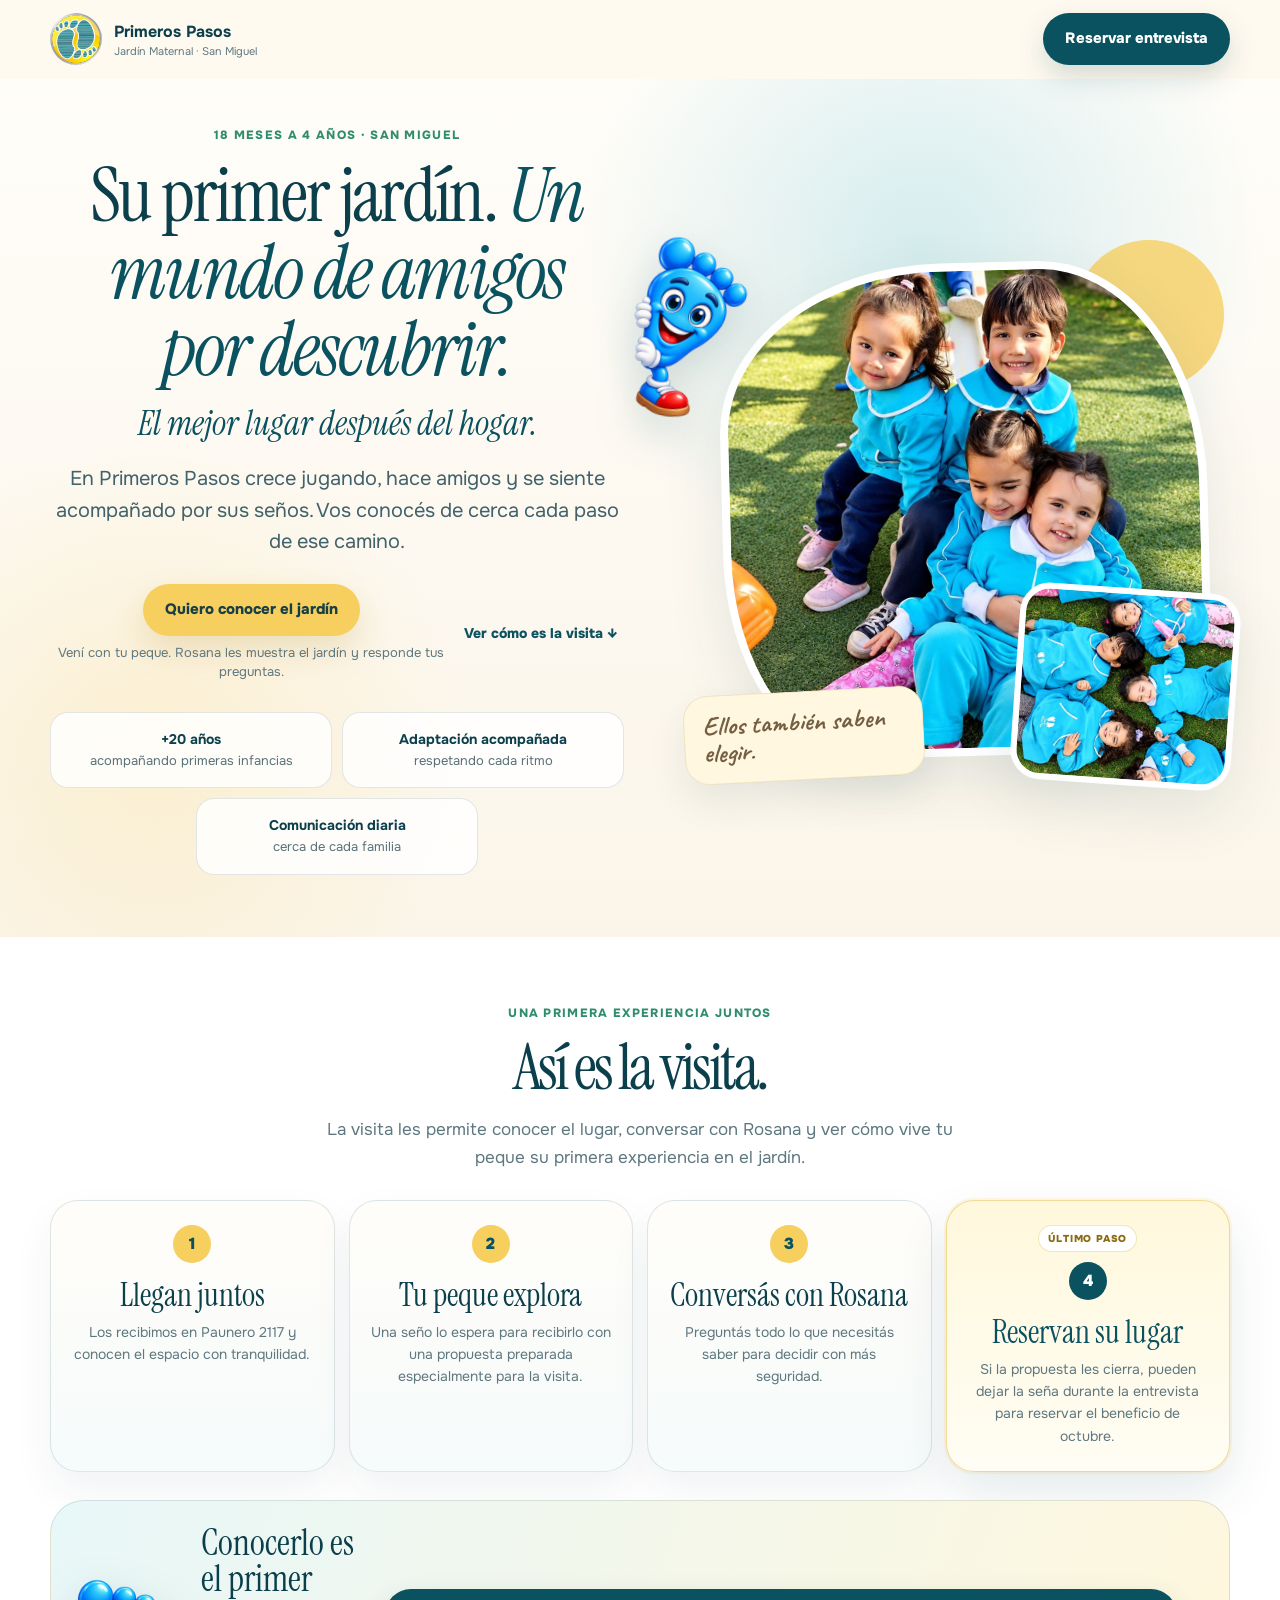
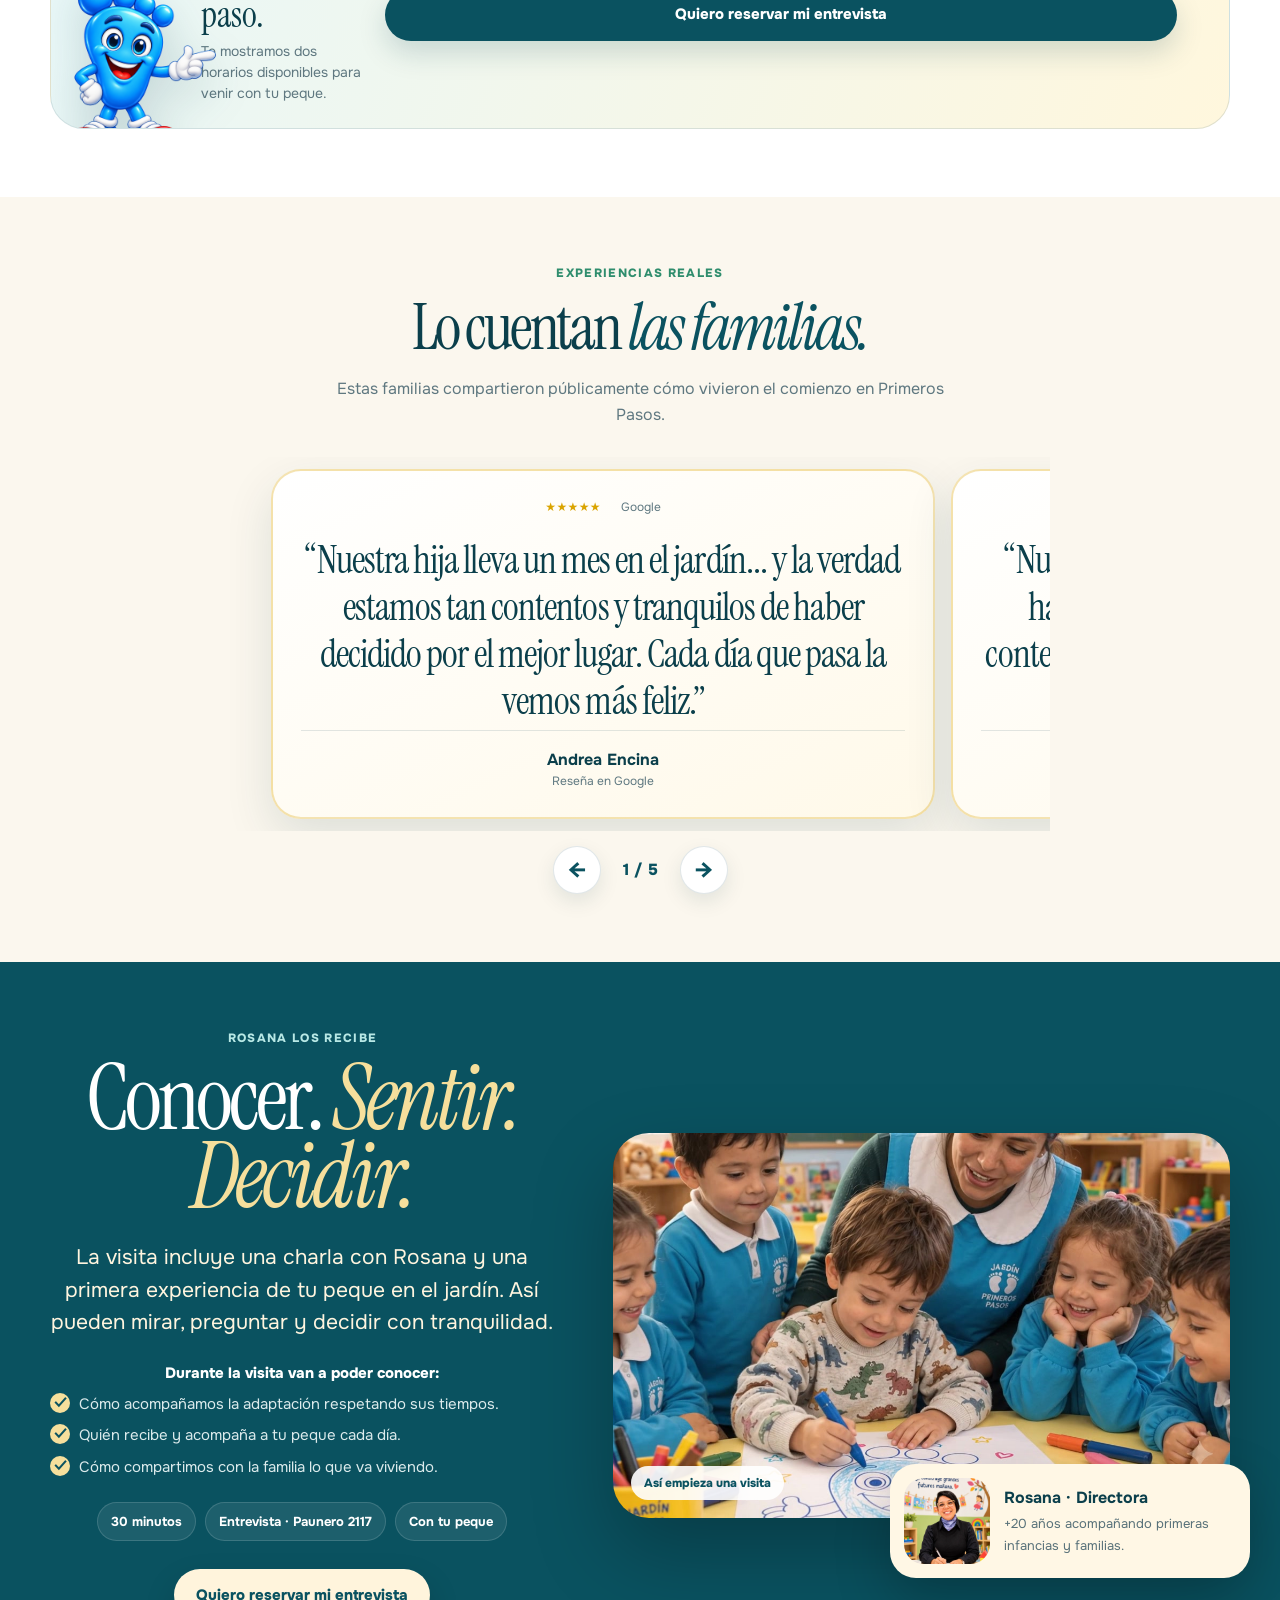
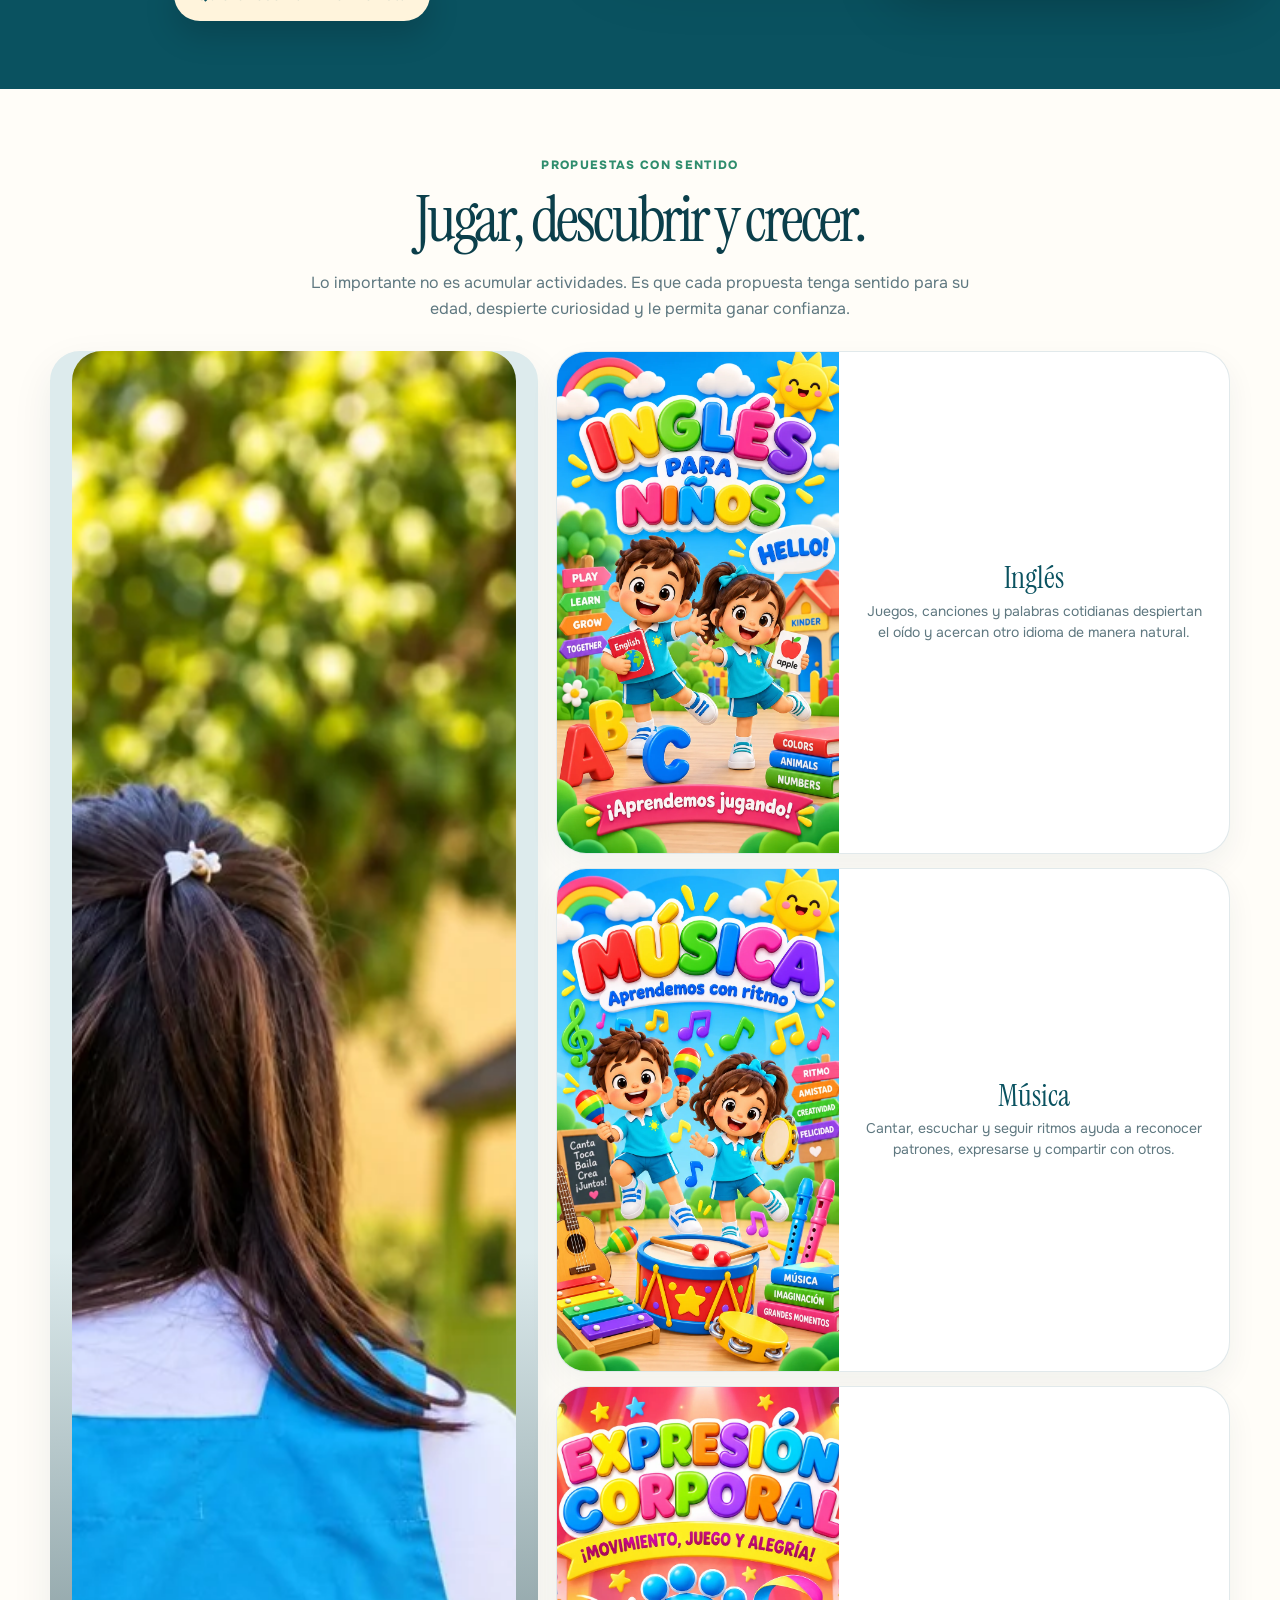
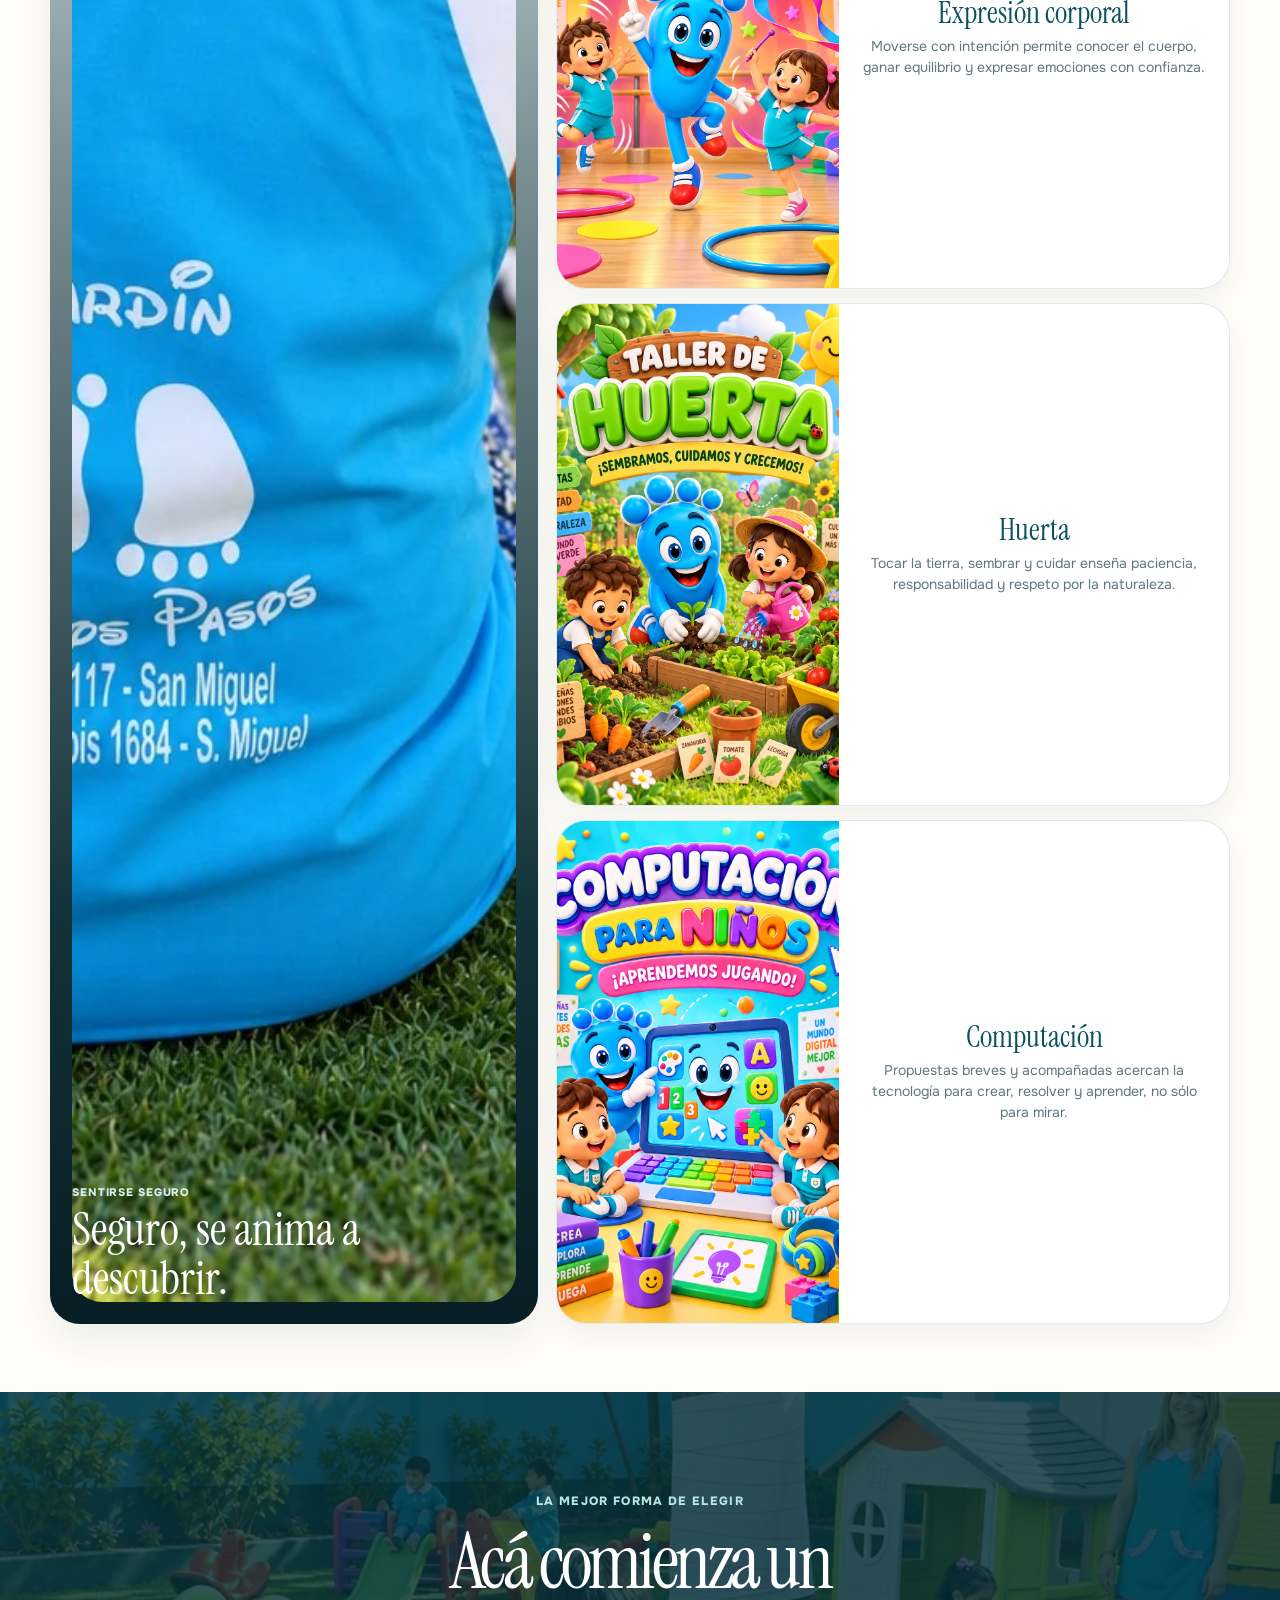
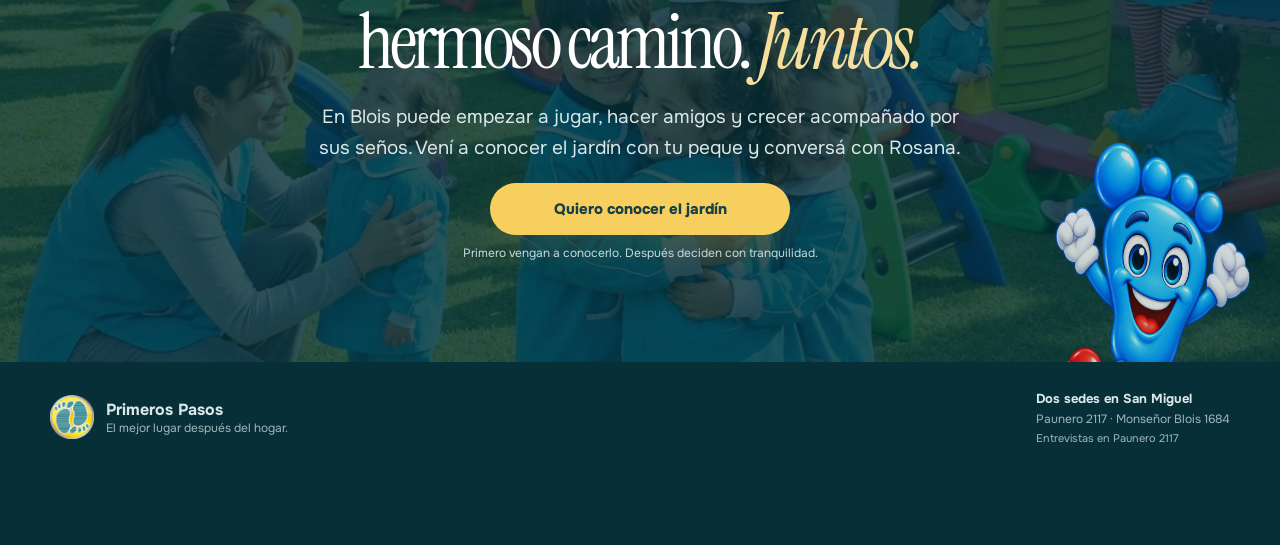
==== visita/index.html @ 49bf8053 "fix: medir WhatsApp real y preservar atribucion" ====
<!doctype html>
<html lang="es-AR">
  <head>
    <meta charset="utf-8" />
    <meta name="viewport" content="width=device-width, initial-scale=1, viewport-fit=cover" />
    <meta name="theme-color" content="#0a4e5c" />
    <meta name="description" content="Jardín Maternal Primeros Pasos en San Miguel. Vení con tu peque a conocer el jardín antes de decidir. Entrevistas presenciales con Rosana en Paunero 2117 para familias con chicos de 18 meses a 4 años." />
    <meta name="robots" content="index, follow" />
    <link rel="canonical" href="https://www.jardinprimerospasos.com/" />
    <meta property="og:type" content="website" />
    <meta property="og:locale" content="es_AR" />
    <meta property="og:title" content="Conocé Primeros Pasos · Jardín Maternal en San Miguel" />
    <meta property="og:description" content="Conozcan juntos su primer jardín. Entrevistas presenciales en Paunero 2117." />
    <meta property="og:url" content="https://www.jardinprimerospasos.com/" />
    <meta property="og:image" content="https://www.jardinprimerospasos.com/assets/grupo.jpg" />
    <meta name="twitter:card" content="summary_large_image" />

    <title>Conocé Primeros Pasos · Jardín Maternal en San Miguel</title>
    <link rel="icon" href="../images/favicon.ico" sizes="any" />
    <link rel="apple-touch-icon" href="../images/apple-touch-icon.png" />

    <!-- Preconnect & Preload -->
    <link rel="preconnect" href="https://fonts.googleapis.com" />
    <link rel="preconnect" href="https://fonts.gstatic.com" crossorigin />
    <link rel="preconnect" href="https://api.whatsapp.com" />
    <link rel="preconnect" href="https://www.googletagmanager.com" />
    <link rel="dns-prefetch" href="https://connect.facebook.net" />
    <link href="https://fonts.googleapis.com/css2?family=Caveat:wght@600;700&family=Instrument+Serif:ital@0;1&family=Onest:wght@400;500;600;700;800&display=swap" rel="stylesheet" />
    <link rel="preload" as="image" href="../assets/grupo.webp" type="image/webp" />

    <!-- Estilos V12 Visita -->
    <link rel="stylesheet" href="../css/v12-visita.css" />
    <link rel="stylesheet" href="../css/v12-octubre.css" />

    <!--
      TRACKING — Consent Mode v2 (simplificado)
      Container ID: GTM-NZ5WHRZ · Jardín Primeros Pasos
      Consentimiento por defecto = 'granted' (público Argentina)
    -->
    <script>
      window.dataLayer = window.dataLayer || [];
      function gtag(){dataLayer.push(arguments);}
      gtag('consent', 'default', {
        'analytics_storage':  'granted',
        'ad_storage':         'granted',
        'ad_user_data':       'granted',
        'ad_personalization': 'granted'
      });
    </script>
    <!-- Google Tag Manager -->
    <script>(function(w,d,s,l,i){w[l]=w[l]||[];w[l].push({'gtm.start':
      new Date().getTime(),event:'gtm.js'});var f=d.getElementsByTagName(s)[0],
      j=d.createElement(s),dl=l!='dataLayer'?'&l='+l:'';j.async=true;j.src=
      'https://www.googletagmanager.com/gtm.js?id='+i+dl;f.parentNode.insertBefore(j,f);
      })(window,document,'script','dataLayer','GTM-NZ5WHRZ');</script>
    <!-- End Google Tag Manager -->

    <!--
      Meta Pixel — PageView en head.
      El clic a WhatsApp se registra como WhatsAppClick; Lead queda reservado
      para el primer mensaje real confirmado server-side.
    -->
    <script>
      !function(f,b,e,v,n,t,s){if(f.fbq)return;n=f.fbq=function(){n.callMethod?
      n.callMethod.apply(n,arguments):n.queue.push(arguments)};if(!f._fbq)f._fbq=n;
      n.push=n;n.loaded=!0;n.version='2.0';n.queue=[];t=b.createElement(e);t.async=!0;
      t.src='https://connect.facebook.net/en_US/fbevents.js';s=b.getElementsByTagName(e)[0];
      s.parentNode.insertBefore(t,s)}(window,document,'script');
      fbq('init','2817614701920348');
      fbq('track','PageView');
    </script>
    <!-- End Meta Pixel Code -->

    <!-- Schema.org — Sede Paunero 2117 -->
    <script type="application/ld+json">
      {
        "@context": "https://schema.org",
        "@type": "ChildCare",
        "name": "Jardín Maternal Primeros Pasos",
        "url": "https://www.jardinprimerospasos.com/",
        "description": "Jardín maternal en San Miguel que acompaña con cercanía y confianza los primeros años de cada niño. Recibimos niños de 18 meses a 4 años. Entrevistas en Paunero 2117.",
        "telephone": "+5491130011050",
        "typicalAgeRange": "1.5-4",
        "address": {
          "@type": "PostalAddress",
          "streetAddress": "Paunero 2117",
          "addressLocality": "San Miguel",
          "addressRegion": "Buenos Aires",
          "addressCountry": "AR"
        },
        "sameAs": [
          "https://www.instagram.com/jardinprimerospasos_sm/",
          "https://www.facebook.com/jprimerospasos/"
        ]
      }
    </script>
  </head>
  <body data-version="v12-visita">
    <!-- Google Tag Manager (noscript) -->
    <noscript><iframe src="https://www.googletagmanager.com/ns.html?id=GTM-NZ5WHRZ" height="0" width="0" style="display:none;visibility:hidden"></iframe></noscript>
    <!-- End Google Tag Manager (noscript) -->
    <noscript><img height="1" width="1" style="display:none"
      src="https://www.facebook.com/tr?id=2817614701920348&ev=PageView&noscript=1" alt=""
    /></noscript>

    <div class="progress" aria-hidden="true"><span></span></div>

    <!-- Header -->
    <header class="header" id="inicio">
      <div class="wrap header__inner">
        <a class="brand" href="#inicio" aria-label="Primeros Pasos, inicio">
          <img src="../assets/logo-circular-primeros-pasos.png" alt="Logo de Jardín Maternal Primeros Pasos" width="52" height="52" />
          <span>
            <strong>Primeros Pasos</strong>
            <small>Jardín Maternal · San Miguel</small>
          </span>
        </a>
        <a class="button button--header" data-whatsapp data-track="header" href="https://wa.me/5491130011050?text=Hola%2C%20quiero%20conocer%20Primeros%20Pasos%20con%20mi%20peque%20y%20coordinar%20una%20visita.">Reservar entrevista</a>
      </div>
    </header>

    <main>
      <!-- Hero -->
      <section class="hero" aria-labelledby="hero-title">
        <div class="hero__wash" aria-hidden="true"></div>
        <div class="wrap hero__grid">
          <div class="hero__copy reveal">
            <p class="kicker">18 meses a 4 años · San Miguel</p>
            <h1 id="hero-title">Su primer jardín. <em>Un mundo de amigos por descubrir.</em></h1>
            <p class="hero__slogan">El mejor lugar después del hogar.</p>
            <div class="hero-urgency" aria-label="Beneficio especial de ingreso">
              <span class="hero-urgency__eyebrow">EMPEZAR EN OCTUBRE</span>
              <strong>Más tiempo para sentirse parte.</strong>
              <small class="hero-urgency__benefit">Puede conocer a sus seños, hacer amigos y descubrir las rutinas a su propio ritmo antes del próximo ciclo.</small>
            </div>
            <p class="hero__lead">En Primeros Pasos crece jugando, hace amigos y se siente acompañado por sus seños. Vos conocés de cerca cada paso de ese camino.</p>
            <div class="hero__actions">
              <div class="hero__primary-action">
                <a class="button button--sun" data-whatsapp data-track="hero" href="https://wa.me/5491130011050?text=Hola%2C%20quiero%20conocer%20Primeros%20Pasos%20con%20mi%20peque%20y%20coordinar%20una%20visita.">Quiero conocer el jardín</a>
                <span>Vení con tu peque. Rosana les muestra el jardín y responde tus preguntas.</span>
              </div>
              <a class="hero__plain" href="#como-funciona">Ver cómo es la visita <span>↓</span></a>
            </div>
            <div class="trust-row" aria-label="Por qué las familias nos eligen">
              <span><b>+20 años</b> acompañando primeras infancias</span>
              <span><b>Adaptación acompañada</b> respetando cada ritmo</span>
              <span><b>Comunicación diaria</b> cerca de cada familia</span>
            </div>
          </div>

          <div class="hero__art reveal" aria-label="Momentos reales de Primeros Pasos">
            <div class="hero__sun" aria-hidden="true"></div>
            <picture class="hero__photo hero__photo--main">
              <source srcset="../assets/grupo.webp" type="image/webp" />
              <img src="../assets/grupo.jpg" alt="Chicos de Primeros Pasos compartiendo un momento de juego" fetchpriority="high" width="800" height="600" />
            </picture>
            <picture class="hero__photo hero__photo--small">
              <source srcset="../assets/galeria-acompanamiento.webp" type="image/webp" />
              <img src="../assets/galeria-acompanamiento.jpg" alt="Docente acompañando de cerca a los chicos" width="400" height="300" />
            </picture>
            <img class="mascot mascot--peek" src="../assets/mascota-asoma.webp" alt="" aria-hidden="true" width="180" height="180" />
            <div class="hero__note">Ellos también saben elegir.</div>
          </div>
        </div>
      </section>

      <!-- Cómo funciona la visita -->

      <!-- Beneficio de empezar antes del ciclo 2027 -->
      <section class="entry-offer" aria-labelledby="entry-offer-title">
        <div class="wrap entry-offer__shell reveal">
          <div class="entry-offer__copy">
            <p class="kicker">Una oportunidad para empezar ahora</p>
            <h2 id="entry-offer-title">Más tiempo para <em>sentirse parte.</em></h2>
            <p>Empezar en octubre le permite conocer a sus seños, jugar con sus compañeros y familiarizarse de a poco con el espacio. Cada día compartido suma vínculos y confianza antes del próximo ciclo.</p>
            <div class="entry-offer__benefits">
              <span>Más tiempo de familiarización</span>
              <span>Experiencias y vínculos antes de marzo</span>
              <span>Un comienzo acompañado por sus seños y tu familia</span>
            </div>
            <a class="button button--dark" data-whatsapp data-track="oferta_empezar_ahora" href="https://wa.me/5491130011050?text=Hola%2C%20quiero%20la%20promoci%C3%B3n%20de%20octubre%20en%20Monse%C3%B1or%20Blois%20y%20coordinar%20una%20entrevista%20con%20Rosana.">Quiero la promoción de octubre</a>
            <small class="entry-offer__where">Reservá el beneficio con una seña durante la entrevista.</small>
          </div>
          <div class="entry-offer__deadline">
            <b>Últimas tres vacantes en Monseñor Blois</b>
            <span>Rosana les explica la cuota escalonada durante la entrevista. La reserva se realiza con seña si la propuesta les cierra.</span>
          </div>
        </div>
      </section>
      <section class="visit" id="como-funciona" aria-labelledby="visit-title">
        <div class="wrap visit__head reveal">
          <div>
            <p class="kicker">Una primera experiencia juntos</p>
            <h2 id="visit-title">Así es la visita.</h2>
          </div>
          <p>La visita les permite conocer el lugar, conversar con Rosana y ver cómo vive tu peque su primera experiencia en el jardín.</p>
        </div>

        <div class="wrap visit__grid">
          <article class="visit-step reveal">
            <span>1</span>
            <h3>Llegan juntos</h3>
            <p>Los recibimos en Paunero 2117 y conocen el espacio con tranquilidad.</p>
          </article>
          <article class="visit-step reveal">
            <span>2</span>
            <h3>Tu peque explora</h3>
            <p>Una seño lo espera para recibirlo con una propuesta preparada especialmente para la visita.</p>
          </article>
          <article class="visit-step reveal">
            <span>3</span>
            <h3>Conversás con Rosana</h3>
            <p>Preguntás todo lo que necesitás saber para decidir con más seguridad.</p>
          </article>
          <article class="visit-step visit-step--decision reveal">
            <div class="visit-step__badge">Último paso</div>
            <span>4</span>
            <h3>Reservan su lugar</h3>
            <p>Si la propuesta les cierra, pueden dejar la seña durante la entrevista para reservar el beneficio de octubre.</p>
          </article>
        </div>

        <div class="wrap visit__cta reveal">
          <img class="mascot mascot--point" src="../assets/mascota-senala.webp" alt="" aria-hidden="true" width="180" height="180" />
          <div>
            <strong>Conocerlo es el primer paso.</strong>
            <span>Te mostramos dos horarios disponibles para venir con tu peque.</span>
          </div>
          <a class="button button--dark" data-whatsapp data-track="como_funciona" href="https://wa.me/5491130011050?text=Hola%2C%20quiero%20conocer%20Primeros%20Pasos%20con%20mi%20peque%20y%20coordinar%20una%20visita.">Quiero reservar mi entrevista</a>
        </div>
      </section>

      <!-- Reseñas reales -->
      <section class="reviews" id="familias" aria-labelledby="reviews-title">
        <div class="wrap reviews__head reveal">
          <div>
            <p class="kicker">Experiencias reales</p>
            <h2 id="reviews-title">Lo cuentan <em>las familias.</em></h2>
          </div>
          <p>Estas familias compartieron públicamente cómo vivieron el comienzo en Primeros Pasos.</p>
        </div>

        <div class="wrap reviews__carousel reveal" aria-label="Reseñas de familias">
        <div class="review-grid" id="reviews-track">
          <article class="review-card reveal">
            <div class="review-card__top"><span class="stars" aria-label="5 estrellas">★★★★★</span><span>Google</span></div>
            <blockquote>“Nuestra hija lleva un mes en el jardín... y la verdad estamos tan contentos y tranquilos de haber decidido por el mejor lugar. Cada día que pasa la vemos más feliz.”</blockquote>
            <footer><strong>Andrea Encina</strong><span>Reseña en Google</span></footer>
          </article>
          <article class="review-card reveal">
            <div class="review-card__top"><span class="stars" aria-label="5 estrellas">★★★★★</span><span>Google</span></div>
            <blockquote>“Nuestra bebé de un año y nueve meses empezó hace 45 días, se adaptó rapidísimo, va súper contenta y lo más gratificante es verla salir con una sonrisa grande.”</blockquote>
            <footer><strong>María Laura Bidegain</strong><span>Reseña en Google</span></footer>
          </article>
          <article class="review-card reveal">
            <div class="review-card__top"><span class="stars" aria-label="5 estrellas">★★★★★</span><span>Google</span></div>
            <blockquote>“El tacto, la paciencia y el amor que manejan ese jardín desde la directora hasta los auxiliares es increíble. Súper recomiendo este jardín.”</blockquote>
            <footer><strong>Vale Contreras</strong><span>Reseña en Google</span></footer>
          </article>
          <article class="review-card reveal">
            <div class="review-card__top"><span class="stars" aria-label="5 estrellas">★★★★★</span><span>Google</span></div>
            <blockquote>“Desde que llegamos a este hermoso jardín que nos abrió los brazos y nos acompañó en cada progreso con mi bebé...”</blockquote>
            <footer><strong>Erica López</strong><span>Reseña compartida por la familia</span></footer>
          </article>
          <article class="review-card reveal">
            <div class="review-card__top"><span class="stars" aria-label="5 estrellas">★★★★★</span><span>Google</span></div>
            <blockquote>“El jardín Primeros Pasos, con sus excelentes docentes llenos de vocación y mucho amor, sacó un gran peso de encima...”</blockquote>
            <footer><strong>Marcelo Javier Fernandez</strong><span>Extracto de reseña compartida</span></footer>
          </article>
        </div>
        <div class="reviews__controls" aria-label="Controles de reseñas">
          <button type="button" data-review-prev aria-label="Reseña anterior">←</button>
          <span data-review-count>1 / 5</span>
          <button type="button" data-review-next aria-label="Reseña siguiente">→</button>
        </div>
        </div>
      </section>

      <!-- Entrevista con Rosana -->
      <section class="interview" id="entrevista" aria-labelledby="interview-title">
        <div class="wrap interview__grid">
          <div class="interview__copy reveal">
            <p class="kicker kicker--light">Rosana los recibe</p>
            <h2 id="interview-title">Conocer. <em>Sentir. Decidir.</em></h2>
            <p class="interview__lead">La visita incluye una charla con Rosana y una primera experiencia de tu peque en el jardín. Así pueden mirar, preguntar y decidir con tranquilidad.</p>
            <p class="interview__checks-title">Durante la visita van a poder conocer:</p>
            <ul class="interview__checks">
              <li>Cómo acompañamos la adaptación respetando sus tiempos.</li>
              <li>Quién recibe y acompaña a tu peque cada día.</li>
              <li>Cómo compartimos con la familia lo que va viviendo.</li>
            </ul>
            <div class="interview__facts">
              <span>30 minutos</span>
              <span>Entrevista · Paunero 2117</span>
              <span>Con tu peque</span>
            </div>
            <a class="button button--cream" data-whatsapp data-track="entrevista" href="https://wa.me/5491130011050?text=Hola%2C%20quiero%20conocer%20Primeros%20Pasos%20con%20mi%20peque%20y%20coordinar%20una%20visita.">Quiero reservar mi entrevista</a>
          </div>

          <div class="interview__visual reveal">
            <div class="video-shell">
              <video autoplay muted loop playsinline preload="metadata" poster="../assets/entrevista-poster.jpg" aria-label="Experiencia de entrevista en Primeros Pasos">
                <source src="../assets/entrevista-experiencia.mp4" type="video/mp4" />
              </video>
              <span class="video-shell__label">Así empieza una visita</span>
            </div>
            <div class="rosana-card">
              <picture>
                <source srcset="../assets/rosana.webp" type="image/webp" />
                <img src="../assets/rosana.jpg" alt="Rosana, directora de Primeros Pasos" loading="lazy" width="86" height="86" />
              </picture>
              <div>
                <strong>Rosana · Directora</strong>
                <span>+20 años acompañando primeras infancias y familias.</span>
              </div>
            </div>
          </div>
        </div>
      </section>

      <!-- Actividades condensadas -->
      <section class="experience" aria-labelledby="experience-title">
        <div class="wrap experience__head reveal">
          <p class="kicker">Propuestas con sentido</p>
          <h2 id="experience-title">Jugar, descubrir y crecer.</h2>
          <p>Lo importante no es acumular actividades. Es que cada propuesta tenga sentido para su edad, despierte curiosidad y le permita ganar confianza.</p>
        </div>
        <div class="wrap experience__grid">
          <article class="experience-card experience-card--large reveal">
            <div class="experience-card__media">
              <picture>
                <source srcset="../assets/hero-acompanamiento.webp" type="image/webp" />
                <img src="../assets/hero-acompanamiento.jpg" alt="Docente acompañando a chicos durante una actividad" loading="lazy" width="600" height="450" />
              </picture>
            </div>
            <div>
              <span>Sentirse seguro</span>
              <h3>Seguro, se anima a descubrir.</h3>
            </div>
          </article>
          <div class="experience__track reveal">
            <article class="experience-card experience-card--act">
              <img src="../assets/actividad-ingles.webp" alt="" loading="lazy" width="640" height="960" />
              <div class="experience-card__copy">
                <h3>Inglés</h3>
                <p>Juegos, canciones y palabras cotidianas despiertan el oído y acercan otro idioma de manera natural.</p>
              </div>
            </article>
            <article class="experience-card experience-card--act">
              <img src="../assets/actividad-musica.webp" alt="" loading="lazy" width="640" height="960" />
              <div class="experience-card__copy">
                <h3>Música</h3>
                <p>Cantar, escuchar y seguir ritmos ayuda a reconocer patrones, expresarse y compartir con otros.</p>
              </div>
            </article>
            <article class="experience-card experience-card--act">
              <img src="../assets/actividad-expresion.webp" alt="" loading="lazy" width="640" height="960" />
              <div class="experience-card__copy">
                <h3>Expresión corporal</h3>
                <p>Moverse con intención permite conocer el cuerpo, ganar equilibrio y expresar emociones con confianza.</p>
              </div>
            </article>
            <article class="experience-card experience-card--act">
              <img src="../assets/actividad-huerta.webp" alt="" loading="lazy" width="640" height="960" />
              <div class="experience-card__copy">
                <h3>Huerta</h3>
                <p>Tocar la tierra, sembrar y cuidar enseña paciencia, responsabilidad y respeto por la naturaleza.</p>
              </div>
            </article>
            <article class="experience-card experience-card--act">
              <img src="../assets/actividad-computacion.webp" alt="" loading="lazy" width="640" height="960" />
              <div class="experience-card__copy">
                <h3>Computación</h3>
                <p>Propuestas breves y acompañadas acercan la tecnología para crear, resolver y aprender, no sólo para mirar.</p>
              </div>
            </article>
          </div>
        </div>
      </section>

      <!-- Cierre -->
      <section class="closing" id="cierre" aria-labelledby="closing-title">
        <div class="closing__photo" aria-hidden="true">
          <picture>
            <source srcset="../assets/hero-patio.webp" type="image/webp" />
            <img src="../assets/hero-patio.jpg" alt="" loading="lazy" width="1200" height="800" />
          </picture>
        </div>
        <div class="wrap closing__content reveal">
          <div class="closing__copy">
            <p class="kicker kicker--light">La mejor forma de elegir</p>
            <h2 id="closing-title">Acá comienza un hermoso camino. <em>Juntos.</em></h2>
            <p>En Blois puede empezar a jugar, hacer amigos y crecer acompañado por sus seños. Vení a conocer el jardín con tu peque y conversá con Rosana.</p>
            <div class="closing__offer">
              <span>Una oportunidad especial para empezar en octubre</span>
              <strong>Desde $95.000</strong>
              <small>Cuota escalonada · Monseñor Blois · últimas tres vacantes. Reserva con seña durante la entrevista; Rosana explica las condiciones.</small>
            </div>
            <a class="button button--sun" data-whatsapp data-track="cierre" href="https://wa.me/5491130011050?text=Hola%2C%20quiero%20la%20promoci%C3%B3n%20de%20octubre%20en%20Monse%C3%B1or%20Blois%20y%20coordinar%20una%20entrevista%20con%20Rosana.">Quiero la promoción de octubre</a>
            <small class="closing__microcopy">Primero vengan a conocerlo. Después deciden con tranquilidad.</small>
          </div>
          <img class="mascot mascot--jump" src="../assets/mascota-salta.webp" alt="" aria-hidden="true" width="330" height="330" />
        </div>
      </section>
    </main>

    <!-- Footer -->
    <footer class="footer">
      <div class="wrap footer__inner">
        <div class="footer__brand">
          <img src="../assets/logo-circular-primeros-pasos.png" alt="Logo Jardín Primeros Pasos" width="44" height="44" />
          <div>
            <strong>Primeros Pasos</strong>
            <span>El mejor lugar después del hogar.</span>
          </div>
        </div>
        <div class="footer__location">
          <strong>Dos sedes en San Miguel</strong>
          <span>Paunero 2117 · Monseñor Blois 1684</span>
          <small>Entrevistas en Paunero 2117</small>
        </div>
      </div>
    </footer>

    <!-- Barra sticky inferior para mobile -->
    <a class="mobile-cta" data-whatsapp data-track="sticky_mobile" href="https://wa.me/5491130011050?text=Hola%2C%20quiero%20conocer%20Primeros%20Pasos%20con%20mi%20peque%20y%20coordinar%20una%20visita.">Quiero reservar mi entrevista</a>

    <!-- Promoción de octubre: aparece una vez por sesión, después de tiempo y recorrido -->
    <aside class="promo-banner" id="promo-banner" role="dialog" aria-modal="true" aria-labelledby="promo-title" aria-describedby="promo-copy" hidden>
      <button class="promo-banner__close" type="button" aria-label="Cerrar promoción">×</button>
      <div class="promo-banner__eyebrow">PARA FAMILIAS QUE EMPIEZAN EN OCTUBRE</div>
      <h2 id="promo-title">Un hermoso comienzo en octubre.</h2>
      <strong class="promo-banner__price">Desde $95.000 <small>cuota escalonada · Monseñor Blois</small></strong>
      <p id="promo-copy">Tu peque puede conocer a sus seños, hacer amigos y ganar confianza a su ritmo. Quedan tres vacantes para empezar este camino.</p>
      <div class="promo-banner__deadline">Beneficio vigente hasta el jueves a las 23:59</div>
      <div class="promo-countdown" role="timer" aria-label="Tiempo restante de la vigencia semanal" aria-live="off">
        <span><b data-count-days>--</b><small>días</small></span>
        <span><b data-count-hours>--</b><small>horas</small></span>
        <span><b data-count-minutes>--</b><small>min</small></span>
        <span><b data-count-seconds>--</b><small>seg</small></span>
      </div>
      <small class="promo-banner__renewal">La vigencia semanal se renueva cada viernes. Sujeta a vacantes.</small>
      <div class="promo-banner__assurance">Reservá con seña durante la entrevista. Rosana te explica las condiciones.</div>
      <a class="button button--sun promo-banner__cta" data-whatsapp data-track="promo_empezar_ahora" href="https://wa.me/5491130011050?text=Hola%2C%20quiero%20la%20promoci%C3%B3n%20de%20octubre%20en%20Monse%C3%B1or%20Blois%20y%20coordinar%20una%20entrevista%20con%20Rosana.">Quiero la promoción de octubre</a>
    </aside>
    <div class="promo-backdrop" id="promo-backdrop" hidden></div>

    <!-- Scripts de atribución y tracking -->
    <script src="../js/tracking.js" defer></script>
    <script src="../js/v12-visita.js" defer></script>
    <script src="../js/v12-promo.js" defer></script>
    <script src="../js/v12-reviews.js" defer></script>
  </body>
</html>
---- css/v12-visita.css ----
:root{
  --ink:#0b3f4b;
  --petrol:#0a5260;
  --petrol-2:#073c46;
  --aqua:#18a9cd;
  --sky:#dff5f7;
  --cream:#fffaf0;
  --paper:#fbf7ee;
  --sun:#f6cf5f;
  --green:#2f8d6d;
  --coral:#e98267;
  --muted:#5f7880;
  --line:rgba(11,63,75,.12);
  --shadow:0 22px 60px rgba(9,57,67,.10);
  --display:"Instrument Serif",Georgia,serif;
  --sans:"Onest",system-ui,-apple-system,BlinkMacSystemFont,"Segoe UI",sans-serif;
  --note:"Caveat",cursive;
}
*{box-sizing:border-box}
html{scroll-behavior:smooth;background:var(--cream);overflow-x:hidden}
body{margin:0;font-family:var(--sans);color:var(--ink);background:var(--cream);-webkit-font-smoothing:antialiased;overflow-x:hidden}
img,video{max-width:100%;display:block}
a{color:inherit;text-decoration:none}
button,a{-webkit-tap-highlight-color:transparent}
.wrap{width:min(1180px,calc(100% - 40px));margin-inline:auto}
.progress{position:fixed;inset:0 0 auto 0;height:3px;z-index:99;background:transparent}
.progress span{display:block;height:100%;width:0;background:linear-gradient(90deg,var(--sun),var(--aqua),var(--green))}
.kicker{margin:0 0 14px;font-size:12px;font-weight:800;letter-spacing:.11em;text-transform:uppercase;color:var(--green)}
.kicker--light{color:#b8e8e5}
.button{min-height:52px;display:inline-flex;align-items:center;justify-content:center;padding:14px 22px;border-radius:999px;border:0;font:800 15px/1.15 var(--sans);transition:transform .2s ease,box-shadow .2s ease,filter .2s ease;cursor:pointer;text-align:center}
.button:hover{transform:translateY(-2px)}
.button:active{transform:scale(.98)}
.button--header,.button--dark{background:var(--petrol);color:#fff;box-shadow:0 12px 28px rgba(6,64,75,.17)}
.button--sun{background:var(--sun);color:#183f46;box-shadow:0 14px 32px rgba(166,125,22,.18)}
.button--cream{background:#fff4dc;color:var(--petrol);box-shadow:0 14px 32px rgba(0,0,0,.16)}
.reveal{opacity:0;transform:translateY(18px);transition:opacity .55s ease,transform .55s ease}
.reveal.is-visible{opacity:1;transform:none}

.header{position:sticky;top:0;z-index:70;background:rgba(255,250,240,.92);backdrop-filter:blur(18px);border-bottom:1px solid transparent;transition:border-color .2s ease,box-shadow .2s ease}
.header.is-scrolled{border-color:var(--line);box-shadow:0 10px 30px rgba(9,57,67,.06)}
.header__inner{min-height:78px;display:flex;align-items:center;justify-content:space-between;gap:18px}
.brand{display:flex;align-items:center;gap:12px}
.brand img{width:52px;height:52px;border-radius:50%}
.brand strong,.brand small{display:block}
.brand strong{font-size:16px}
.brand small{font-size:11px;color:var(--muted);margin-top:2px}

.hero{position:relative;padding:70px 0 82px;overflow:hidden;isolation:isolate}
.hero__wash{position:absolute;inset:0;z-index:-2;background:radial-gradient(circle at 72% 20%,rgba(47,175,203,.20),transparent 30%),radial-gradient(circle at 12% 78%,rgba(246,207,95,.20),transparent 24%),linear-gradient(180deg,#fffdf9,#fbf5e9)}
.hero__grid{display:grid;grid-template-columns:1.02fr .98fr;gap:54px;align-items:center}
.hero__copy h1{font-family:var(--display);font-weight:400;font-size:clamp(60px,5.8vw,88px);line-height:.94;letter-spacing:-.03em;margin:0}
.hero__copy h1 em{color:var(--petrol);font-weight:400}
.hero__break{display:inline}
.hero__slogan{margin:16px 0 0;font-family:var(--display);font-style:italic;font-size:34px;line-height:1.15;color:var(--petrol)}
.hero__lead{max-width:640px;margin:20px 0 0;font-size:20px;line-height:1.58;color:#41626b}
.hero__actions{display:flex;align-items:center;gap:18px;flex-wrap:wrap;margin:26px 0 30px}
.hero__primary-action{display:flex;flex-direction:column;align-items:flex-start;gap:8px}
.hero__primary-action>span{max-width:390px;color:var(--muted);font-size:13px;line-height:1.45}
.hero__plain{min-height:44px;display:inline-flex;align-items:center;font-weight:800;color:var(--petrol);font-size:14px}
.hero__plain span{display:inline-block;margin-left:4px}
.trust-row{display:grid;grid-template-columns:repeat(2,minmax(0,1fr));gap:10px;max-width:620px}
.trust-row span{padding:17px;background:rgba(255,255,255,.82);border:1px solid var(--line);border-radius:18px;font-size:13px;line-height:1.5;color:#59727a;text-align:center}
.trust-row span:last-child{grid-column:1/-1;width:calc(50% - 5px);justify-self:center}
.trust-row b{display:block;color:var(--ink);font-size:14px;line-height:1.3;margin-bottom:3px}
.hero__art{position:relative;min-height:580px}
.hero__sun{position:absolute;right:1%;top:5%;width:150px;height:150px;border-radius:50%;background:var(--sun);opacity:.78;filter:blur(.2px)}
.hero__photo{position:absolute;overflow:hidden;box-shadow:var(--shadow);background:#fff}
.hero__photo img{width:100%;height:100%;object-fit:cover}
.hero__photo--main{inset:52px 4% 35px 8%;border-radius:46% 34% 38% 28%/34% 46% 28% 42%;border:8px solid rgba(255,255,255,.92);transform:rotate(-1.5deg)}
.hero__photo--small{width:40%;height:34%;right:-1%;bottom:1%;border-radius:30px;border:6px solid #fff;transform:rotate(4deg)}
.hero__note{position:absolute;left:1%;bottom:2%;max-width:240px;padding:16px 18px;background:#fff7df;border:1px solid rgba(164,128,43,.16);border-radius:24px;font:700 26px/1.05 var(--note);color:#755e42;transform:rotate(-3deg);box-shadow:0 16px 38px rgba(9,57,67,.09)}

/* Mascota azul como hilo conductor visual */
.mascot{position:absolute;pointer-events:none;user-select:none;filter:drop-shadow(0 16px 22px rgba(6,61,73,.18))}
.mascot--peek{width:180px;left:-58px;top:5%;transform:rotate(5deg)}

.visit{padding:96px 0;background:#fff}
.visit__head{display:grid;grid-template-columns:1.15fr .85fr;gap:60px;align-items:end;margin-bottom:38px}
.visit__head h2{font-family:var(--display);font-weight:400;font-size:clamp(52px,6vw,82px);line-height:.94;letter-spacing:-.05em;margin:0}
.visit__head>p{margin:0;color:var(--muted);font-size:17px;line-height:1.65}
.visit__grid{display:grid;grid-template-columns:repeat(4,1fr);gap:14px}
.visit-step{padding:28px 24px 26px;border-radius:28px;background:linear-gradient(180deg,#fffdf9,#f6fbfb);border:1px solid var(--line);box-shadow:0 18px 42px rgba(9,57,67,.06)}
.visit-step>span{display:grid;place-items:center;width:38px;height:38px;border-radius:50%;background:var(--sun);font-weight:900;color:var(--petrol);margin-bottom:24px}
.visit-step h3{font-family:var(--display);font-size:32px;line-height:1;margin:0 0 10px;font-weight:400}
.visit-step p{font-size:14px;line-height:1.6;color:var(--muted);margin:0}
.visit-step--decision{position:relative;background:linear-gradient(180deg,#fff8dc,#fffdf4);border-color:rgba(218,164,0,.38);box-shadow:0 22px 50px rgba(9,57,67,.10),0 0 0 2px rgba(246,207,95,.14)}
.visit-step--decision>span{background:var(--petrol);color:#fff}
.visit-step--decision h3{color:var(--petrol)}
.visit-step__badge{position:absolute;top:24px;right:22px;padding:6px 9px;border-radius:999px;background:#fff;color:#8a6a12;border:1px solid rgba(218,164,0,.28);font-size:10px;font-weight:900;letter-spacing:.08em;text-transform:uppercase}

.visit__cta{position:relative;margin-top:28px;min-height:170px;display:grid;grid-template-columns:160px 1fr auto;align-items:center;gap:24px;padding:24px 28px 24px 150px;border-radius:34px;background:linear-gradient(110deg,#e8f7f8,#fff7dd);border:1px solid var(--line);overflow:hidden}
.visit__cta strong,.visit__cta span{display:block}
.visit__cta strong{font-family:var(--display);font-weight:400;font-size:36px;line-height:1}
.visit__cta span{margin-top:8px;color:var(--muted);font-size:14px;line-height:1.5}
.mascot--point{width:180px;left:-8px;bottom:-30px}

.reviews{padding:100px 0;background:#fbf7ee}
.reviews__head{display:grid;grid-template-columns:1.1fr .9fr;gap:55px;align-items:end}
.reviews__head h2{font-family:var(--display);font-size:clamp(52px,6vw,82px);font-weight:400;line-height:.94;letter-spacing:-.05em;margin:0}
.reviews__head h2 em{font-weight:400;color:var(--petrol)}
.reviews__head>p{margin:0;color:var(--muted);line-height:1.65}
.review-grid{display:grid;grid-template-columns:repeat(3,1fr);gap:16px;margin-top:34px}
.review-card{padding:28px;border-radius:30px;background:#fff;border:1px solid var(--line);box-shadow:0 18px 50px rgba(9,57,67,.07);display:flex;flex-direction:column;min-height:360px}
.review-card__top{display:flex;justify-content:space-between;align-items:center;gap:10px;font-size:12px;color:var(--muted);margin-bottom:22px}
.stars{color:#daa400;letter-spacing:.03em}
.review-card blockquote{font-family:var(--display);font-size:29px;line-height:1.22;letter-spacing:-.025em;margin:0;color:var(--ink)}
.review-card footer{margin-top:auto;border-top:1px solid var(--line);padding-top:18px}
.review-card footer strong,.review-card footer span{display:block}
.review-card footer span{color:var(--muted);font-size:12px;margin-top:3px}

.interview{padding:104px 0;background:var(--petrol);color:#fff}
.interview__grid{display:grid;grid-template-columns:.9fr 1.1fr;gap:58px;align-items:center}
.interview__copy h2{font-family:var(--display);font-size:clamp(62px,7vw,92px);font-weight:400;line-height:.88;letter-spacing:-.045em;margin:0 0 24px}
.interview__copy h2 em{font-weight:400;color:#f6df9c}
.interview__lead{font-size:21px;line-height:1.55;color:#fff5df;max-width:580px}
.interview__checks-title{margin:24px 0 10px;font-size:15px;font-weight:800;color:#fff}
.interview__checks{list-style:none;margin:0;padding:0;display:grid;gap:9px;max-width:590px}
.interview__checks li{position:relative;padding-left:29px;color:#dcebec;font-size:15px;line-height:1.5}
.interview__checks li:before{content:"✓";position:absolute;left:0;top:0;width:20px;height:20px;display:grid;place-items:center;border-radius:50%;background:#f6df9c;color:var(--petrol);font-size:12px;font-weight:900}
.interview__facts{display:flex;flex-wrap:wrap;gap:9px;margin:24px 0 28px}
.interview__facts span{padding:10px 13px;border-radius:999px;background:rgba(255,255,255,.08);border:1px solid rgba(255,255,255,.14);font-size:13px;font-weight:700}
.interview__visual{position:relative}
.video-shell{position:relative;border-radius:36px;overflow:hidden;box-shadow:0 34px 80px rgba(0,0,0,.26);background:#092f38}
.video-shell video{width:100%;aspect-ratio:16/10;object-fit:cover}
.video-shell__label{position:absolute;left:18px;bottom:18px;padding:9px 13px;border-radius:999px;background:rgba(255,255,255,.9);color:var(--petrol);font-size:12px;font-weight:800}
.rosana-card{position:absolute;right:-20px;bottom:-60px;width:360px;padding:14px;display:grid;grid-template-columns:86px 1fr;gap:14px;align-items:center;background:#fff7e5;color:var(--ink);border-radius:26px;box-shadow:0 24px 55px rgba(0,0,0,.22)}
.rosana-card picture{width:86px;height:86px;border-radius:20px;overflow:hidden}
.rosana-card img{width:100%;height:100%;object-fit:cover}
.rosana-card strong{display:block;margin-bottom:4px}
.rosana-card span{font-size:13px;line-height:1.5;color:#587179}

.experience{padding:104px 0;background:#fffdf8;overflow:hidden}
.experience__head{max-width:820px;margin-bottom:38px}
.experience__head h2{font-family:var(--display);font-size:clamp(50px,6vw,78px);line-height:.95;letter-spacing:-.05em;font-weight:400;margin:0}
.experience__head>p:last-child{max-width:680px;color:var(--muted);font-size:16px;line-height:1.65}
.experience__grid{display:grid;grid-template-columns:1.05fr 1.45fr;gap:18px;align-items:stretch}
.experience-card{position:relative;border-radius:30px;overflow:hidden;background:#ddebed;box-shadow:0 16px 40px rgba(9,57,67,.08)}
.experience-card--large{min-height:760px;height:100%}
.experience__track{display:grid;grid-template-rows:repeat(5,1fr);gap:14px;height:100%}
.experience-card__media{position:absolute;inset:0;overflow:hidden;border-radius:inherit}
.experience-card__media img,.experience-card picture,.experience-card picture img{width:100%;height:100%;object-fit:cover;display:block}
.experience-card:after{content:"";position:absolute;inset:35% 0 0;z-index:1;background:linear-gradient(to bottom,transparent 0%,rgba(3,35,42,.45) 30%,rgba(3,35,42,.92) 75%,rgba(2,26,32,.98) 100%);pointer-events:none}
.experience-card>div{position:absolute;z-index:2;left:22px;right:22px;bottom:22px;color:#fff;pointer-events:none}
.experience-card span{display:block;font-size:11px;font-weight:800;letter-spacing:.08em;text-transform:uppercase;color:#d6f1ee;margin-bottom:6px}
.experience-card h3{font-family:var(--display);font-size:30px;line-height:1.05;margin:0;font-weight:400}
.experience-card--large h3{font-size:46px;max-width:480px}
.experience-card--act{display:grid;grid-template-columns:42% 1fr;align-items:stretch;min-height:0;background:#fff;border:1px solid rgba(9,77,88,.12);box-shadow:0 12px 30px rgba(9,57,67,.06)}
.experience-card--act:after{content:none}
.experience-card--act>img{width:100%;height:100%;min-height:0;object-fit:cover;object-position:center 35%}
.experience-card--act>.experience-card__copy{position:relative;left:auto;right:auto;bottom:auto;display:flex;flex-direction:column;justify-content:center;padding:20px 22px;color:var(--petrol);text-align:center;pointer-events:none}
.experience-card--act h3{font-size:30px;margin-bottom:7px}
.experience-card--act p{margin:0;color:var(--muted);font-size:14px;line-height:1.5}

.promo-backdrop{position:fixed;inset:0;z-index:109;background:rgba(3,31,37,.5);backdrop-filter:blur(5px);opacity:0;transition:opacity .25s ease}
.promo-backdrop.is-visible{opacity:1}
.promo-banner{position:fixed;left:50%;bottom:26px;z-index:110;width:min(560px,calc(100% - 32px));padding:30px 32px 28px;border:1px solid rgba(255,255,255,.45);border-radius:30px;background:linear-gradient(145deg,#fffdf6 0%,#fff5cf 100%);color:var(--ink);box-shadow:0 28px 90px rgba(3,31,37,.34);text-align:center;transform:translate(-50%,30px);opacity:0;transition:opacity .28s ease,transform .28s ease}
.promo-banner.is-visible{opacity:1;transform:translate(-50%,0)}
.promo-banner__close{position:absolute;right:14px;top:12px;width:38px;height:38px;border:0;border-radius:50%;background:rgba(10,82,96,.09);color:var(--petrol);font:400 28px/1 var(--sans);cursor:pointer}
.promo-banner__eyebrow{display:inline-flex;padding:7px 12px;border-radius:999px;background:var(--petrol);color:#fff;font-size:11px;font-weight:800;letter-spacing:.1em;text-transform:uppercase}
.promo-banner h2{max-width:470px;margin:14px auto 10px;font:400 42px/.98 var(--display);letter-spacing:-.035em}
.promo-banner p{max-width:470px;margin:0 auto;color:var(--muted);font-size:15px;line-height:1.55}
.promo-banner__deadline{margin-top:16px;font-size:13px;font-weight:800;color:var(--petrol)}
.promo-countdown{display:flex;justify-content:center;gap:8px;margin:12px 0 18px}
.promo-countdown span{width:67px;padding:9px 6px 8px;border-radius:15px;background:#fff;border:1px solid var(--line)}
.promo-countdown b,.promo-countdown small{display:block}
.promo-countdown b{font-size:21px;line-height:1;color:var(--petrol)}
.promo-countdown small{margin-top:4px;color:var(--muted);font-size:10px;text-transform:uppercase}
.promo-banner__cta{width:100%}

.closing{position:relative;min-height:690px;display:grid;align-items:center;overflow:hidden;background:var(--petrol-2);color:#fff}
.closing__photo{position:absolute;inset:0}
.closing__photo:after{content:"";position:absolute;inset:0;background:linear-gradient(90deg,rgba(4,47,56,.96) 0%,rgba(4,47,56,.84) 50%,rgba(4,47,56,.35) 100%)}
.closing__photo img{width:100%;height:100%;object-fit:cover}
.closing__content{position:relative;z-index:2;display:grid;grid-template-columns:1fr 320px;gap:20px;align-items:end}
.closing__copy h2{font-family:var(--display);font-size:clamp(62px,7vw,102px);font-weight:400;line-height:.87;letter-spacing:-.05em;margin:0;max-width:850px}
.closing__copy h2 em{font-weight:400;color:#f6df9c}
.closing__copy>p:not(.kicker){max-width:620px;font-size:19px;line-height:1.6;color:#d8e7e7;margin:24px 0 28px}
.closing__offer{display:grid;gap:4px;width:min(100%,570px);margin:0 0 22px;padding:15px 18px;border:1px solid rgba(246,207,95,.38);border-radius:18px;background:rgba(6,47,55,.72);backdrop-filter:blur(8px)}
.closing__offer strong{color:#f6df9c;font-size:15px}
.closing__offer span{color:#d8e7e7;font-size:13px;line-height:1.45}
.closing__microcopy{display:block;margin-top:10px;color:#c6d9db;font-size:12px}
.mascot--jump{position:relative;width:330px;justify-self:end;align-self:end;margin-bottom:-80px}

.footer{padding:28px 0 100px;background:#062f37;color:#dce8e8}
.footer__inner{display:flex;align-items:center;justify-content:space-between;gap:20px;flex-wrap:wrap}
.footer__brand{display:flex;align-items:center;gap:12px}
.footer__brand img{width:44px;height:44px}
.footer__brand strong,.footer__brand span,.footer__location strong,.footer__location span,.footer__location small{display:block}
.footer__brand span,.footer__location span,.footer__location small{color:#9fb7ba;font-size:12px}
.footer__location strong{color:#dce8e8;font-size:13px;margin-bottom:4px}
.footer__location small{margin-top:4px;font-size:11px}
.mobile-cta{display:none;position:fixed;left:14px;right:14px;bottom:14px;z-index:80;min-height:50px;align-items:center;justify-content:center;background:var(--petrol);color:#fff;text-align:center;padding:14px 18px;border-radius:999px;font-weight:800;box-shadow:0 16px 38px rgba(4,52,62,.28)}

/* Animaciones suaves y no intrusivas del personaje */
@keyframes mascot-sway {
  0% { transform: rotate(5deg) translateY(0); }
  50% { transform: rotate(3deg) translateY(-5px); }
  100% { transform: rotate(5deg) translateY(0); }
}
@keyframes mascot-float {
  0% { transform: translateY(0); }
  50% { transform: translateY(-6px); }
  100% { transform: translateY(0); }
}
@keyframes mascot-bounce-subtle {
  0% { transform: translateY(0); }
  50% { transform: translateY(-8px); }
  100% { transform: translateY(0); }
}

@media (prefers-reduced-motion: no-preference) {
  .mascot--peek {
    animation: mascot-sway 5.5s ease-in-out infinite;
  }
  .mascot--point {
    animation: mascot-float 4.5s ease-in-out infinite;
  }
  .mascot--think {
    animation: mascot-float 5s ease-in-out infinite 0.5s;
  }
  .mascot--jump {
    animation: mascot-bounce-subtle 4s ease-in-out infinite 0.2s;
  }
}

@media(max-width:980px){
  .hero__grid,.visit__head,.reviews__head,.interview__grid{grid-template-columns:1fr}
  .hero__art{min-height:520px}
  .visit__grid{grid-template-columns:repeat(2,1fr)}
  .visit__cta{grid-template-columns:120px 1fr;padding-left:120px}
  .visit__cta>.button{grid-column:1/-1;justify-self:start;margin-left:20px}
  .mascot--point{width:150px}
  .review-grid{grid-template-columns:1fr 1fr}
  .review-card:last-child{grid-column:1/-1}
  .interview__grid{gap:42px}
  .rosana-card{right:14px}
  .experience__grid{grid-template-columns:1fr;gap:16px}
  .experience-card--large{min-height:360px;aspect-ratio:16/10}
  .experience__track{grid-template-columns:repeat(2,1fr);grid-template-rows:none;gap:12px;height:auto}
  .experience-card--act{grid-template-columns:1fr;min-height:440px}
  .experience-card--act:last-child{grid-column:1/-1;width:calc(50% - 6px);justify-self:center}
  .experience-card--act>img{height:300px}
  .closing__content{grid-template-columns:1fr 260px}
  .mascot--jump{width:270px}
}

@media(max-width:720px){
  .wrap{width:min(100% - 24px,1180px)}
  .header__inner{min-height:70px}
  .brand img{width:44px;height:44px}
  .brand strong{font-size:15px}
  .brand small{font-size:10px}
  .button--header{font-size:0;width:46px;height:46px;padding:0}
  .button--header:after{content:"↗";font-size:20px}
  .hero{padding:36px 0 48px}
  .hero__grid{gap:20px}
  .hero__copy h1{font-size:clamp(42px,10.4vw,49px);line-height:.98;letter-spacing:-.025em}
  .hero__break{display:none}
  .hero__slogan{font-size:clamp(25px,6.8vw,27px);margin-top:12px;line-height:1.18}
  .hero__lead{font-size:16px;margin-top:16px}
  .hero__actions{margin:22px 0 26px}
  .hero__primary-action{width:100%;align-items:stretch}
  .hero__actions .button{width:100%}
  .hero__primary-action>span{max-width:none;text-align:center;font-size:13px;padding-inline:8px}
  .hero__plain{width:100%;justify-content:center;text-align:center}
  .trust-row{grid-template-columns:1fr 1fr}
  .trust-row span:last-child{grid-column:1/-1}
  .hero__art{min-height:410px}
  .hero__photo--main{inset:42px 0 22px 2%;border-width:6px}
  .hero__photo--small{display:none}
  .hero__sun{width:100px;height:100px}
  .mascot--peek{width:115px;left:-37px;top:2%}
  .hero__note{left:auto;right:0;bottom:2%;max-width:190px;font-size:21px}
  .visit{padding:64px 0}
  .visit__head{gap:12px;margin-bottom:24px}
  .visit__head h2{font-size:46px}
  .visit__head>p{font-size:15px}
  .visit__grid{grid-template-columns:1fr;gap:10px}
  .visit-step{padding:22px;border-radius:23px}
  .visit-step h3{font-size:30px}
  .visit__cta{display:block;min-height:0;padding:24px 20px 24px 112px;border-radius:26px}
  .visit__cta strong{font-size:30px}
  .visit__cta .button{width:calc(100% + 92px);margin:18px 0 0 -92px}
  .mascot--point{width:128px;left:-19px;bottom:auto;top:16px}
  .reviews{padding:64px 0}
  .reviews__head{gap:12px}
  .reviews__head h2{font-size:44px}
  .reviews__head>p{font-size:15px}
  .review-grid{grid-template-columns:1fr;gap:12px;margin-top:24px}
  .review-card,.review-card:last-child{grid-column:auto;min-height:0;padding:24px}
  .review-card blockquote{font-size:27px}
  .interview{padding:70px 0 92px}
  .interview__grid{gap:28px}
  .interview__copy h2{font-size:56px}
  .interview__lead{font-size:18px;line-height:1.6}
  .interview__checks-title{font-size:15px}
  .interview__checks li{font-size:15px}
  .interview__copy .button{width:100%}
  .rosana-card{position:relative;right:auto;bottom:auto;margin-top:12px;width:100%}
  .experience{padding:64px 0;overflow:hidden}
  .experience__head h2{font-size:44px}
  .experience__head>p:last-child{font-size:15px}
  .experience__grid{display:flex;flex-direction:column;gap:14px}
  .experience-card--large{width:100%;min-height:280px;aspect-ratio:4/3.1}
  .experience-card--large h3{font-size:32px}
  .experience__track{display:flex;gap:12px;overflow-x:auto;overflow-y:hidden;scroll-snap-type:x mandatory;-webkit-overflow-scrolling:touch;padding:4px 12px 14px;margin:0 -12px;scrollbar-width:none;-ms-overflow-style:none}
  .experience__track::-webkit-scrollbar{display:none}
  .experience-card--act:last-child{grid-column:auto;width:clamp(270px,80vw,310px);justify-self:auto}
  .experience-card--act{flex:0 0 clamp(280px,82vw,320px);width:clamp(280px,82vw,320px);scroll-snap-align:start;min-height:500px;display:flex;flex-direction:column}
  .experience-card--act>img{height:325px;flex:0 0 325px;object-position:center 30%}
  .experience-card--act>.experience-card__copy{flex:1;padding:18px}
  .experience-card--act h3{font-size:28px}
  .experience-card--act p{font-size:14px;line-height:1.5}
  .promo-banner{bottom:12px;width:calc(100% - 20px);padding:24px 18px 20px;border-radius:24px}
  .promo-banner h2{font-size:35px;padding:0 20px}
  .promo-banner p{font-size:14px}
  .promo-countdown span{width:60px}
  .closing{min-height:650px}
  .closing__photo:after{background:linear-gradient(180deg,rgba(4,47,56,.46),rgba(4,47,56,.95) 58%)}
  .closing__content{display:block;padding-top:160px;padding-bottom:84px}
  .closing__copy h2{font-size:clamp(48px,13vw,54px)}
  .closing__copy>p:not(.kicker){font-size:16px}
  .closing__offer{margin-bottom:18px;padding:14px 15px}
  .closing__offer strong{font-size:14px}
  .closing__offer span{font-size:12px}
  .closing__microcopy{text-align:center}
  .closing__copy .button{width:100%}
  .mascot--jump{position:absolute;right:8px;top:8px;width:145px;height:auto;margin:0;opacity:.98}
  .footer{padding:24px 0 calc(92px + env(safe-area-inset-bottom))}
  .footer__inner{display:block;text-align:center}
  .footer__brand{justify-content:center}
  .footer__location{margin-top:12px}
  .mobile-cta{display:flex;left:10px;right:10px;bottom:calc(10px + env(safe-area-inset-bottom));border-radius:18px;padding:14px 16px;font-size:14px}
}



/* Oferta de ingreso: ganar tiempo antes del ciclo 2027 */
.hero-urgency{margin:18px 0 0;padding:16px 18px;border-radius:20px;background:#fff7d8;border:1px solid rgba(164,128,43,.24);box-shadow:0 16px 36px rgba(9,57,67,.08);max-width:570px}
.hero-urgency__eyebrow{display:inline-flex;padding:6px 10px;border-radius:999px;background:#c84432;color:#fff;font-size:11px;font-weight:900;letter-spacing:.08em;margin-bottom:8px}
.hero-urgency strong{display:block;font-family:var(--display);font-weight:400;font-size:32px;line-height:1.02;color:var(--ink)}
.hero-urgency small{display:block;margin-top:8px;font-size:13px;line-height:1.42;color:var(--muted)}
.hero-offer-price{display:grid;grid-template-columns:auto auto;column-gap:16px;align-items:center;width:max-content;max-width:100%;margin:12px 0 6px;padding:11px 14px;border-radius:16px;background:#073f4a;color:#fff;box-shadow:0 12px 26px rgba(7,63,74,.16)}
.hero-offer-price>span{grid-column:1;font-size:11px;font-weight:900;letter-spacing:.1em;text-transform:uppercase;color:#f6df9c}
.hero-offer-price>b{grid-column:2;grid-row:1/3;font:400 43px/.9 var(--display);color:#fff;letter-spacing:-.03em}
.hero-offer-price>small{grid-column:1;margin:3px 0 0!important;color:#d6e7e9!important;font-size:10px!important}
.hero-urgency__benefit{margin-top:7px!important}
.offer-note{font-size:.82em;font-weight:700;opacity:.78;white-space:nowrap}
.entry-offer{padding:54px 0;background:#073f4a;color:#fff}
.entry-offer__shell{display:grid;grid-template-columns:minmax(0,820px);justify-content:center;gap:24px;align-items:center}
.entry-offer__copy .kicker{color:#f6df9c}
.entry-offer__copy h2{font-family:var(--display);font-size:clamp(46px,5vw,70px);font-weight:400;line-height:.94;letter-spacing:-.04em;margin:0}
.entry-offer__copy h2 em{font-weight:400;color:#f6df9c}
.entry-offer__copy>p{max-width:620px;font-size:17px;line-height:1.6;color:#d9eaeb;margin:18px 0}
.entry-offer__benefits{display:flex;flex-wrap:wrap;gap:8px;margin:0 0 22px}
.entry-offer__benefits span{padding:9px 12px;border:1px solid rgba(255,255,255,.18);border-radius:999px;background:rgba(255,255,255,.07);font-size:12px;font-weight:800;color:#f4f8f8}
.entry-offer__value{display:grid;grid-template-columns:1fr auto;align-items:center;gap:2px 18px;margin:2px 0 20px;padding:16px 18px;border-radius:20px;background:#fff6cf;color:#073f4a;border:1px solid rgba(246,207,95,.62);box-shadow:0 18px 38px rgba(0,0,0,.13)}
.entry-offer__value>span{grid-column:1;font-size:11px;font-weight:900;letter-spacing:.09em;color:#a33d2e}
.entry-offer__value>strong{grid-column:2;grid-row:1/3;font:400 48px/.92 var(--display);letter-spacing:-.035em}
.entry-offer__value>small{grid-column:1;font-size:11px;font-weight:800;color:#59727a}
.entry-offer__copy .button{background:#f6cf5f;color:#073f4a;box-shadow:0 15px 35px rgba(0,0,0,.18)}
.entry-offer__where{display:block;margin-top:10px;color:#b9d0d3;font-size:11px;line-height:1.45}
.entry-offer__deadline{margin-top:2px;padding:14px 16px;border-radius:16px;background:rgba(246,207,95,.15);border:1px solid rgba(246,207,95,.35);text-align:center}
.entry-offer__deadline b,.entry-offer__deadline span{display:block}
.entry-offer__deadline b{color:#f6df9c;font-size:15px}
.entry-offer__deadline span{margin-top:3px;color:#d9eaeb;font-size:12px}
.promo-banner{border:3px solid #f6cf5f;background:linear-gradient(145deg,#fffdf6 0%,#fff0b8 100%);box-shadow:0 30px 100px rgba(3,31,37,.45)}
.promo-banner:before{content:"";position:absolute;inset:-10px;border:1px solid rgba(246,207,95,.28);border-radius:38px;pointer-events:none}
.promo-banner__eyebrow{background:#c84432;font-size:12px;padding:8px 14px}
.promo-banner h2{font-size:46px;color:#073f4a}
.promo-banner__price{display:block;margin:4px auto 10px;font-family:var(--display);font-size:54px;line-height:.95;color:#073f4a}
.promo-banner__price small{display:block;margin-top:6px;font:800 12px/1.2 var(--sans);letter-spacing:.03em;text-transform:uppercase;color:#60767b}
.promo-banner__deadline{display:inline-block;padding:9px 13px;border-radius:999px;background:#c84432;color:#fff;font-size:12px;font-weight:900;letter-spacing:.035em}
.promo-banner__assurance{max-width:450px;margin:9px auto 0;color:#5a7076;font-size:11px;line-height:1.4;font-weight:700}
.promo-banner__cta{font-size:16px;min-height:56px;box-shadow:0 14px 30px rgba(9,77,88,.18)}

@media(max-width:720px){
  .hero-urgency{padding:14px;margin-top:14px}
  .hero-urgency strong{font-size:27px}
  .hero-urgency small{font-size:12px}
  .hero-offer-price{width:100%;grid-template-columns:1fr auto}
  .hero-offer-price>b{font-size:40px}
  .entry-offer{padding:38px 0}
  .entry-offer__shell{grid-template-columns:1fr;gap:20px}
  .entry-offer__copy h2{font-size:43px}
  .entry-offer__copy>p{font-size:15px}
  .entry-offer__copy .button{width:100%;min-height:54px}
  .entry-offer__value{grid-template-columns:1fr auto;padding:14px}
  .entry-offer__value>strong{font-size:42px}
  .promo-banner h2{font-size:38px;padding:0 20px}
  .promo-banner__price{font-size:49px}
}
@media(prefers-reduced-motion:reduce){
  html{scroll-behavior:auto}
  .reveal,.button,.mascot{transition:none!important;animation:none!important}
  .reveal{opacity:1;transform:none}
}
---- css/v12-octubre.css ----
/* Octubre 2026: recorrido centrado y compacto, conservando fotografía y profundidad. */
.hero{padding-block:48px 62px}
.hero__copy,.entry-offer__copy,.visit__head,.reviews__head,.interview__copy,.experience__head,.closing__copy{text-align:center}
.hero__copy h1{font-size:clamp(56px,5.9vw,82px);line-height:1.02;text-wrap:balance}
.hero__lead,.hero-urgency,.trust-row,.entry-offer__copy>p,.experience__head>p:last-child,.interview__lead,.closing__copy>p:not(.kicker){margin-left:auto;margin-right:auto}
.hero__actions,.entry-offer__benefits,.interview__facts{justify-content:center}
.hero__primary-action{align-items:center}
.hero-urgency{padding:18px 22px}
.hero-urgency strong{font-size:clamp(30px,3vw,39px)}
.hero-urgency__benefit{font-size:14px!important}
.entry-offer,.visit,.reviews,.interview,.experience{padding-block:68px}
.entry-offer__copy h2,.visit__head h2,.reviews__head h2,.experience__head h2{font-size:clamp(48px,5vw,68px);line-height:1.04}
.entry-offer__copy>p{max-width:720px}
.entry-offer__benefits{margin-bottom:28px}
.entry-offer__deadline{max-width:650px;margin-inline:auto}
.visit__head,.reviews__head{display:block;max-width:820px;margin:0 auto 28px}
.visit__head>p,.reviews__head>p{max-width:650px;margin:14px auto 0}
.visit-step{text-align:center;padding:24px 20px}
.visit-step>span{margin:0 auto 16px}
.visit-step__badge{position:static;display:inline-block;margin-bottom:10px}
.reviews__carousel{max-width:820px;margin-inline:auto}
.review-grid{display:flex;position:relative;gap:16px;overflow-x:auto;scroll-snap-type:x mandatory;scroll-padding-inline:5%;scrollbar-width:none;overscroll-behavior-inline:contain;margin-top:0;padding:12px 5%}
.review-grid::-webkit-scrollbar{display:none}
.review-card,.review-card:last-child{flex:0 0 90%;min-height:350px;scroll-snap-align:center;text-align:center;border:2px solid rgba(218,164,0,.3);background:linear-gradient(155deg,#fff,#fff9e9);box-shadow:0 18px 48px rgba(9,57,67,.12)}
@keyframes review-spring{0%{transform:scale(.985)}55%{transform:scale(1.012)}100%{transform:scale(1)}}
@media(prefers-reduced-motion:no-preference){.review-card.reveal.is-visible.review-card--spring{animation:review-spring .42s ease-out both}}
.review-card__top{justify-content:center;gap:20px}
.review-card blockquote{font-size:clamp(28px,3vw,38px);line-height:1.24;text-wrap:pretty}
.reviews__controls{display:flex;align-items:center;justify-content:center;gap:22px;margin-top:15px;font-weight:800;color:var(--petrol)}
.reviews__controls button{width:48px;height:48px;border:1px solid var(--line);border-radius:50%;background:#fff;color:var(--petrol);font:700 24px/1 var(--sans);cursor:pointer;box-shadow:0 8px 20px rgba(9,57,67,.1)}
.reviews__controls button:hover,.reviews__controls button:focus-visible{background:var(--sun)}
.interview__checks{max-width:520px;margin-inline:auto;text-align:left}
.interview__facts{justify-content:center}
.experience__head{margin-inline:auto;margin-bottom:28px}
.closing{min-height:570px}
.closing__photo:after{background:rgba(4,47,56,.82)}
.closing__content{display:block;padding-block:70px}
.closing__copy h2{max-width:850px;margin-inline:auto;font-size:clamp(56px,6vw,82px);line-height:1.04;text-wrap:balance}
.closing__copy>p:not(.kicker){max-width:650px;margin:20px auto}
.closing__offer{display:block;max-width:540px;margin:18px auto 24px;padding:20px 24px;background:rgba(255,250,240,.97);border:2px solid var(--sun);border-radius:26px;color:var(--ink);box-shadow:0 20px 50px rgba(0,0,0,.2)}
.closing__offer span,.closing__offer strong,.closing__offer small{display:block}
.closing__offer span{color:var(--ink);font-size:14px;font-weight:700}
.closing__offer strong{color:var(--ink);font:400 clamp(58px,6vw,80px)/1 var(--display);margin:4px 0}
.closing__offer small{color:var(--muted);font-size:12px;line-height:1.5}
.closing__copy .button{min-width:300px}
.mascot--jump{position:absolute;right:-35px;bottom:-60px;width:230px;opacity:.82}
.promo-banner{max-height:min(90vh,800px);overflow-x:hidden;overflow-y:auto}
.promo-banner:before{display:none}
.promo-banner h2{font-size:clamp(42px,5vw,54px);line-height:1.04}
.promo-banner__price{font-size:clamp(54px,6vw,68px);line-height:1.02}
.promo-banner__price small{font-size:12px}
.promo-banner__deadline{margin-top:15px}
.promo-countdown{margin:10px 0 6px}
.promo-banner__renewal{display:block;margin:0 auto;color:var(--muted);font-size:11px;line-height:1.35}
.promo-banner__assurance{margin:12px auto 16px;font-size:12px}
[data-review-prev]:focus-visible,[data-review-next]:focus-visible,.promo-banner__close:focus-visible{outline:3px solid var(--petrol);outline-offset:3px}
@media(max-width:980px){.mascot--jump{display:none}}
@media(max-width:720px){
  .hero{padding:28px 0 38px}
  .hero__copy h1{font-size:clamp(44px,11vw,54px)}
  .hero__art{min-height:360px}
  .hero-urgency{margin-top:15px}
  .hero-urgency strong{font-size:30px}
  .entry-offer,.visit,.reviews,.interview,.experience{padding-block:52px}
  .entry-offer__copy h2,.visit__head h2,.reviews__head h2,.experience__head h2{font-size:clamp(41px,9vw,48px)}
  .review-grid{padding:8px 5%;gap:12px}
  .review-card,.review-card:last-child{flex-basis:90%;min-height:380px;padding:23px 18px}
  .review-card blockquote{font-size:26px}
  .closing{min-height:0}
  .closing__content{padding:64px 0}
  .closing__copy h2{font-size:51px}
  .closing__copy .button{min-width:0;width:100%}
  .promo-banner{padding:28px 18px 22px}
  .promo-banner h2{font-size:42px}
  .promo-banner__price{font-size:55px}
  .promo-countdown{gap:5px}
  .promo-countdown span{width:55px;padding:7px 4px 6px}
  .promo-countdown b{font-size:19px}
}
@media(prefers-reduced-motion:reduce){.review-grid{scroll-behavior:auto}}
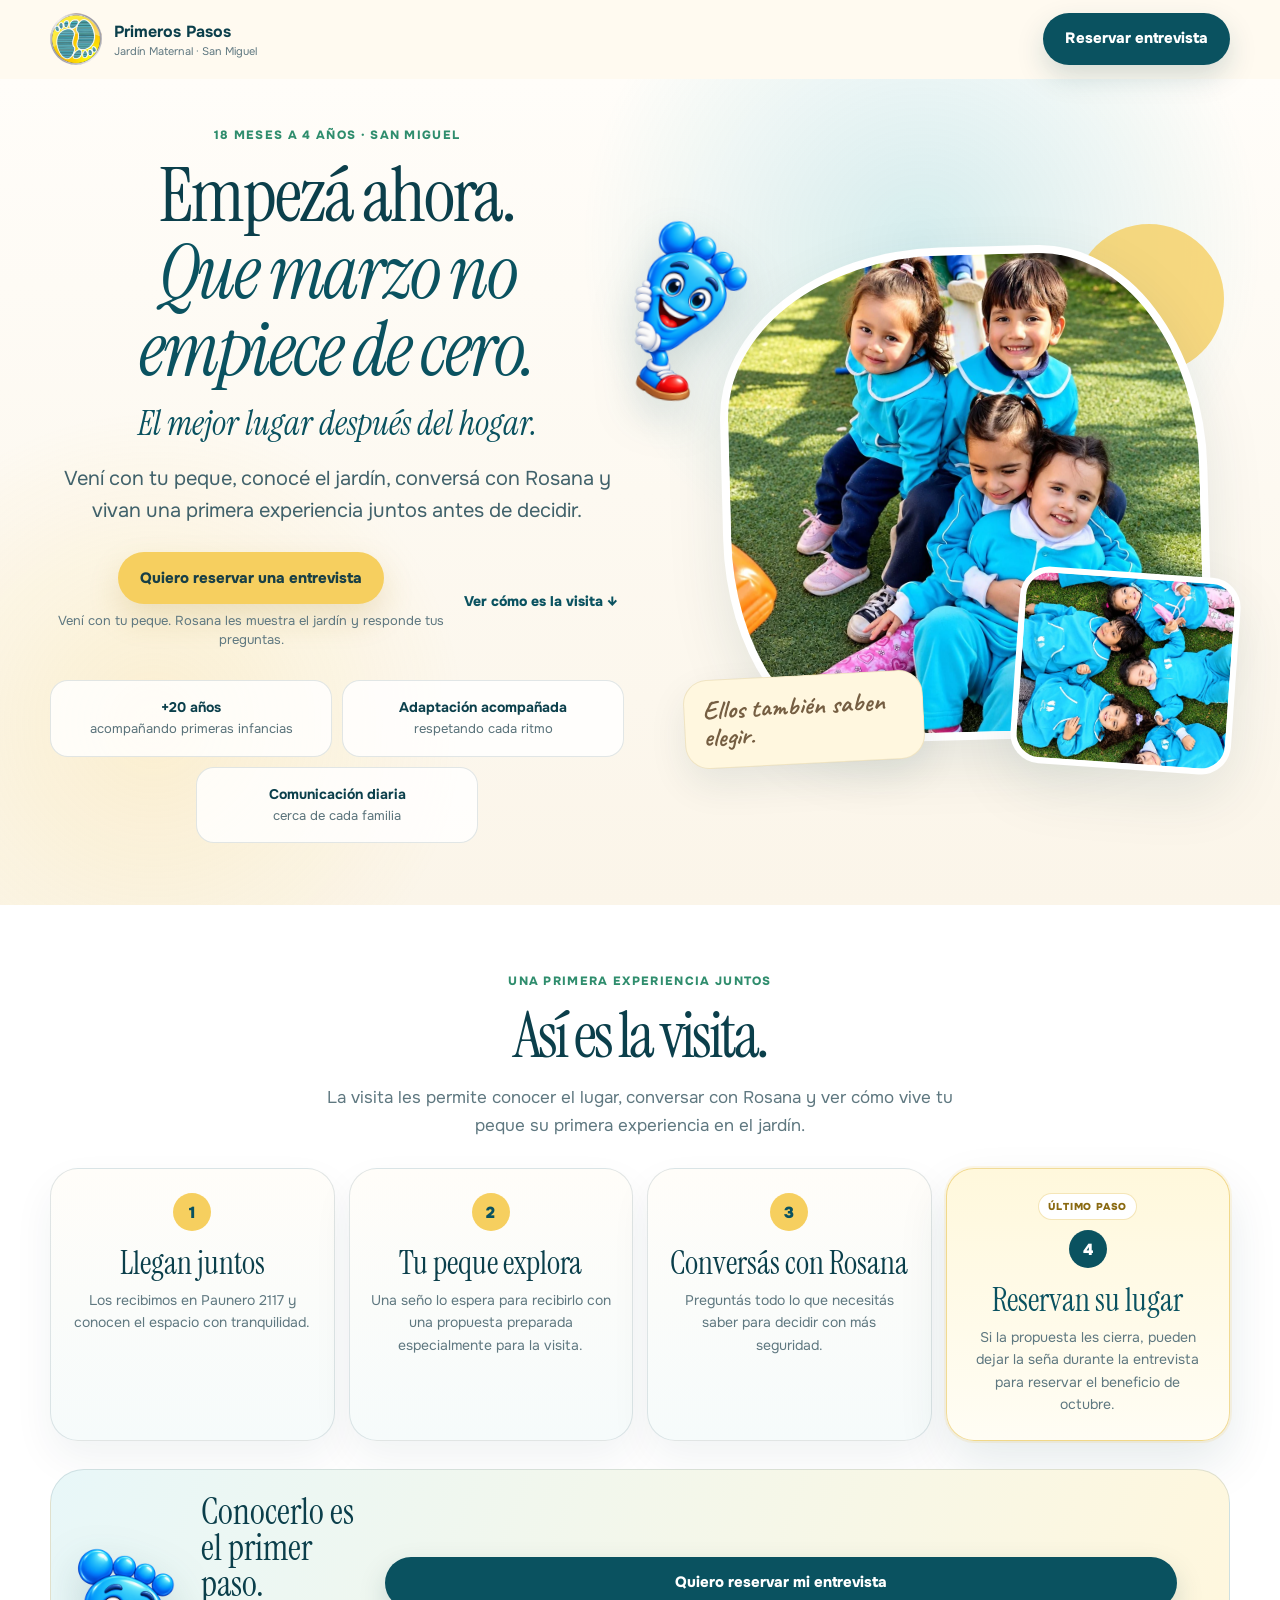
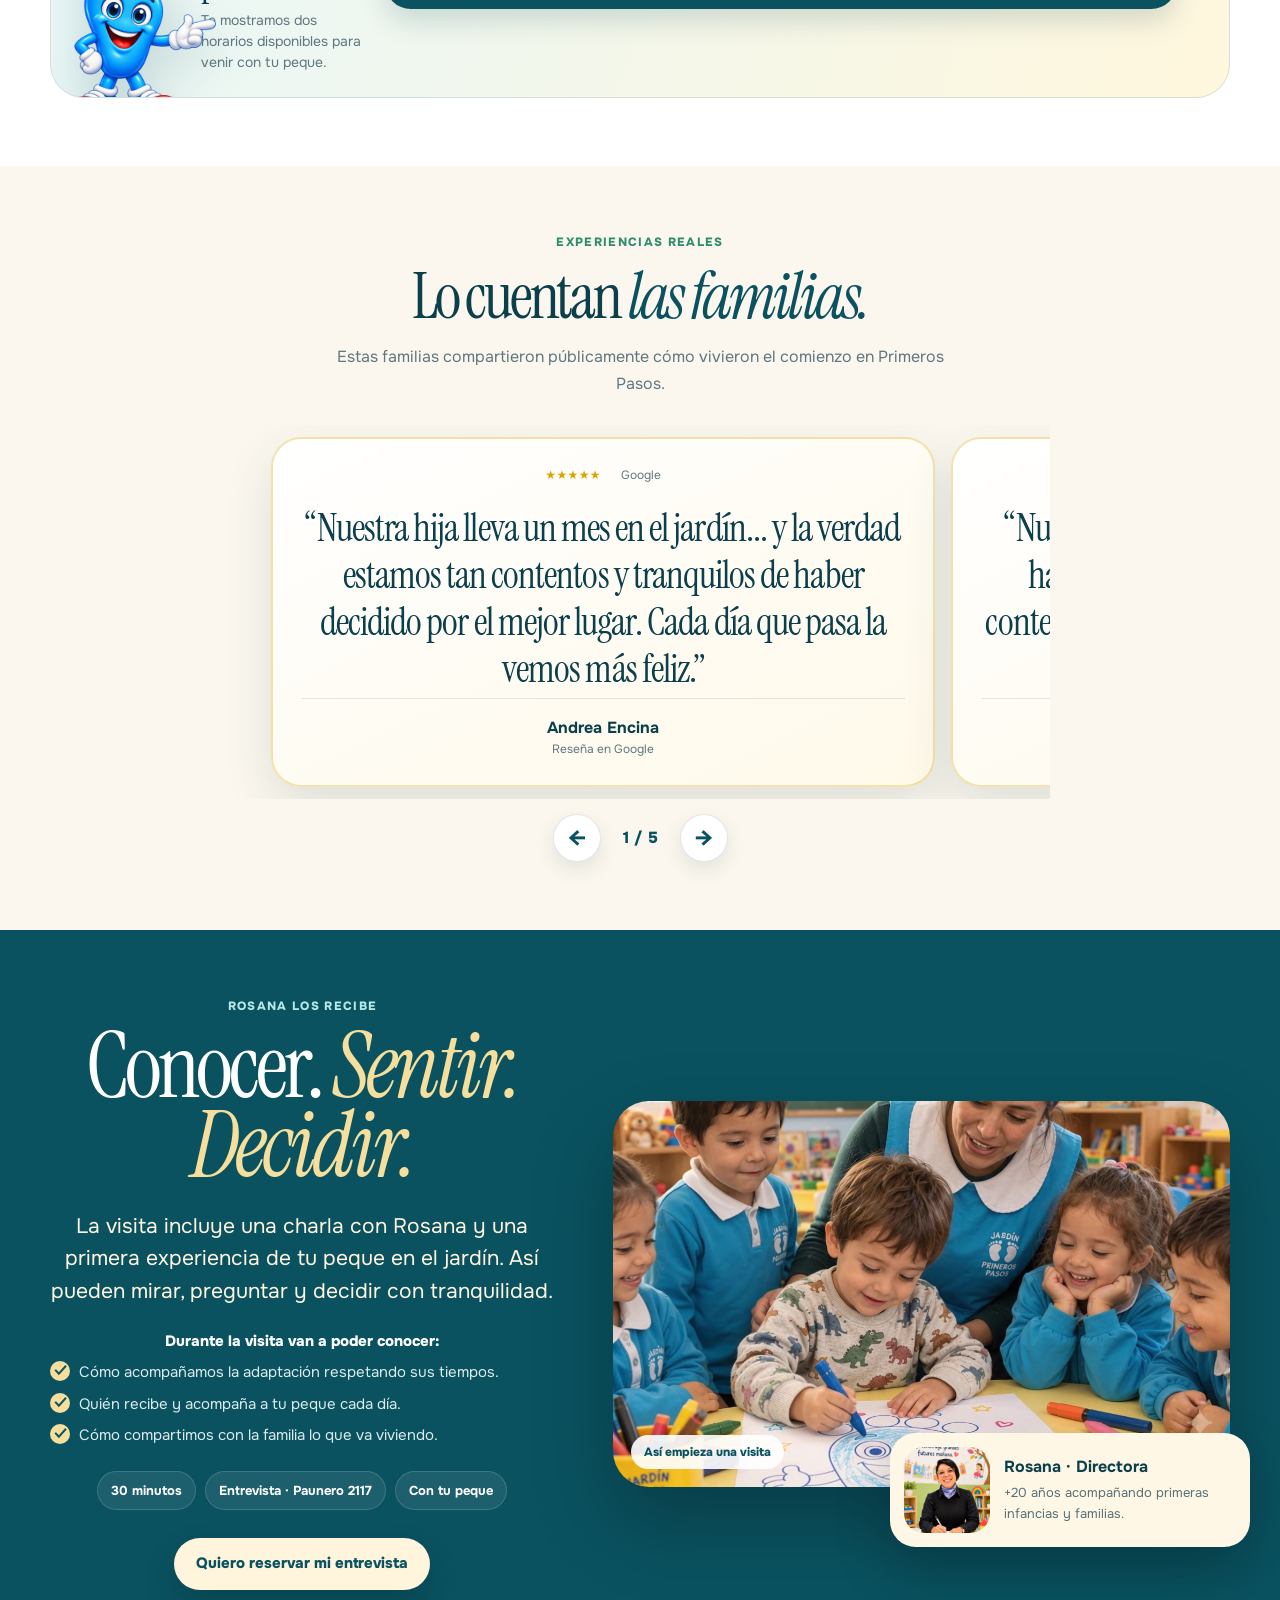
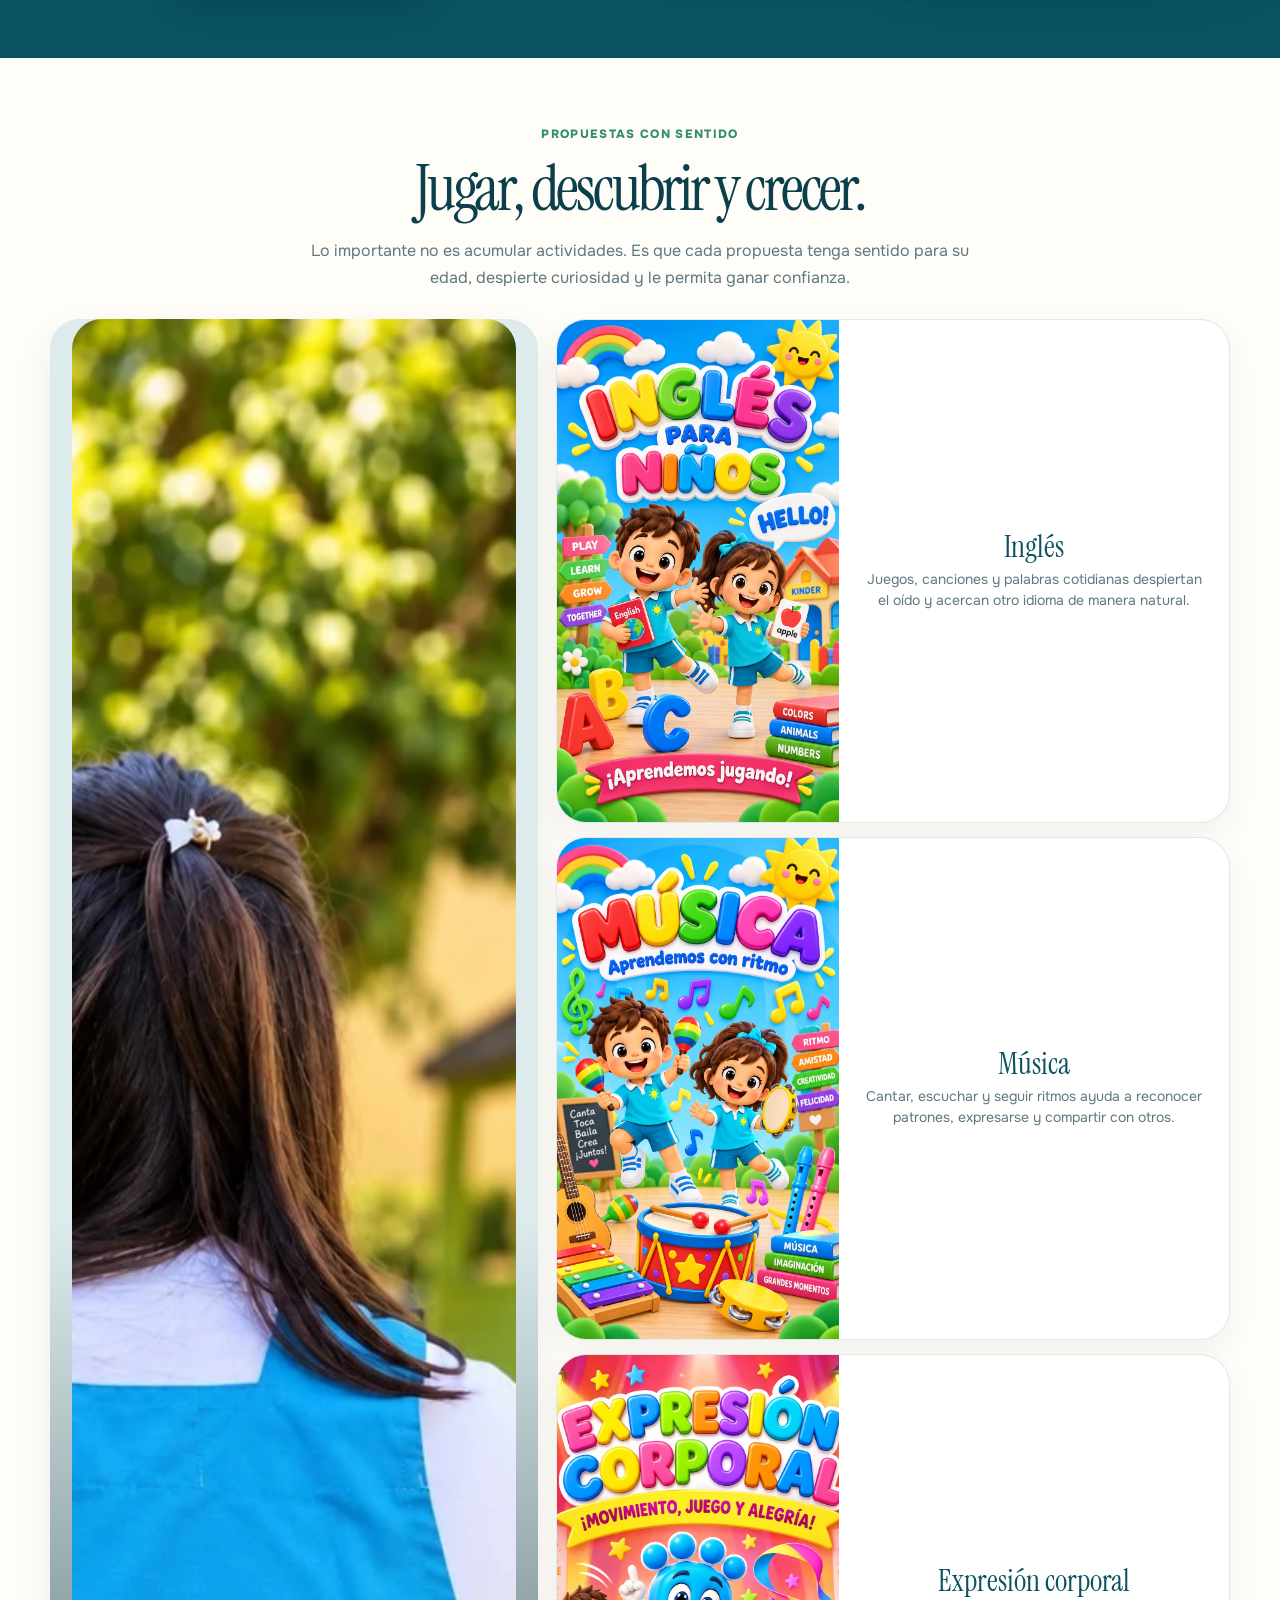
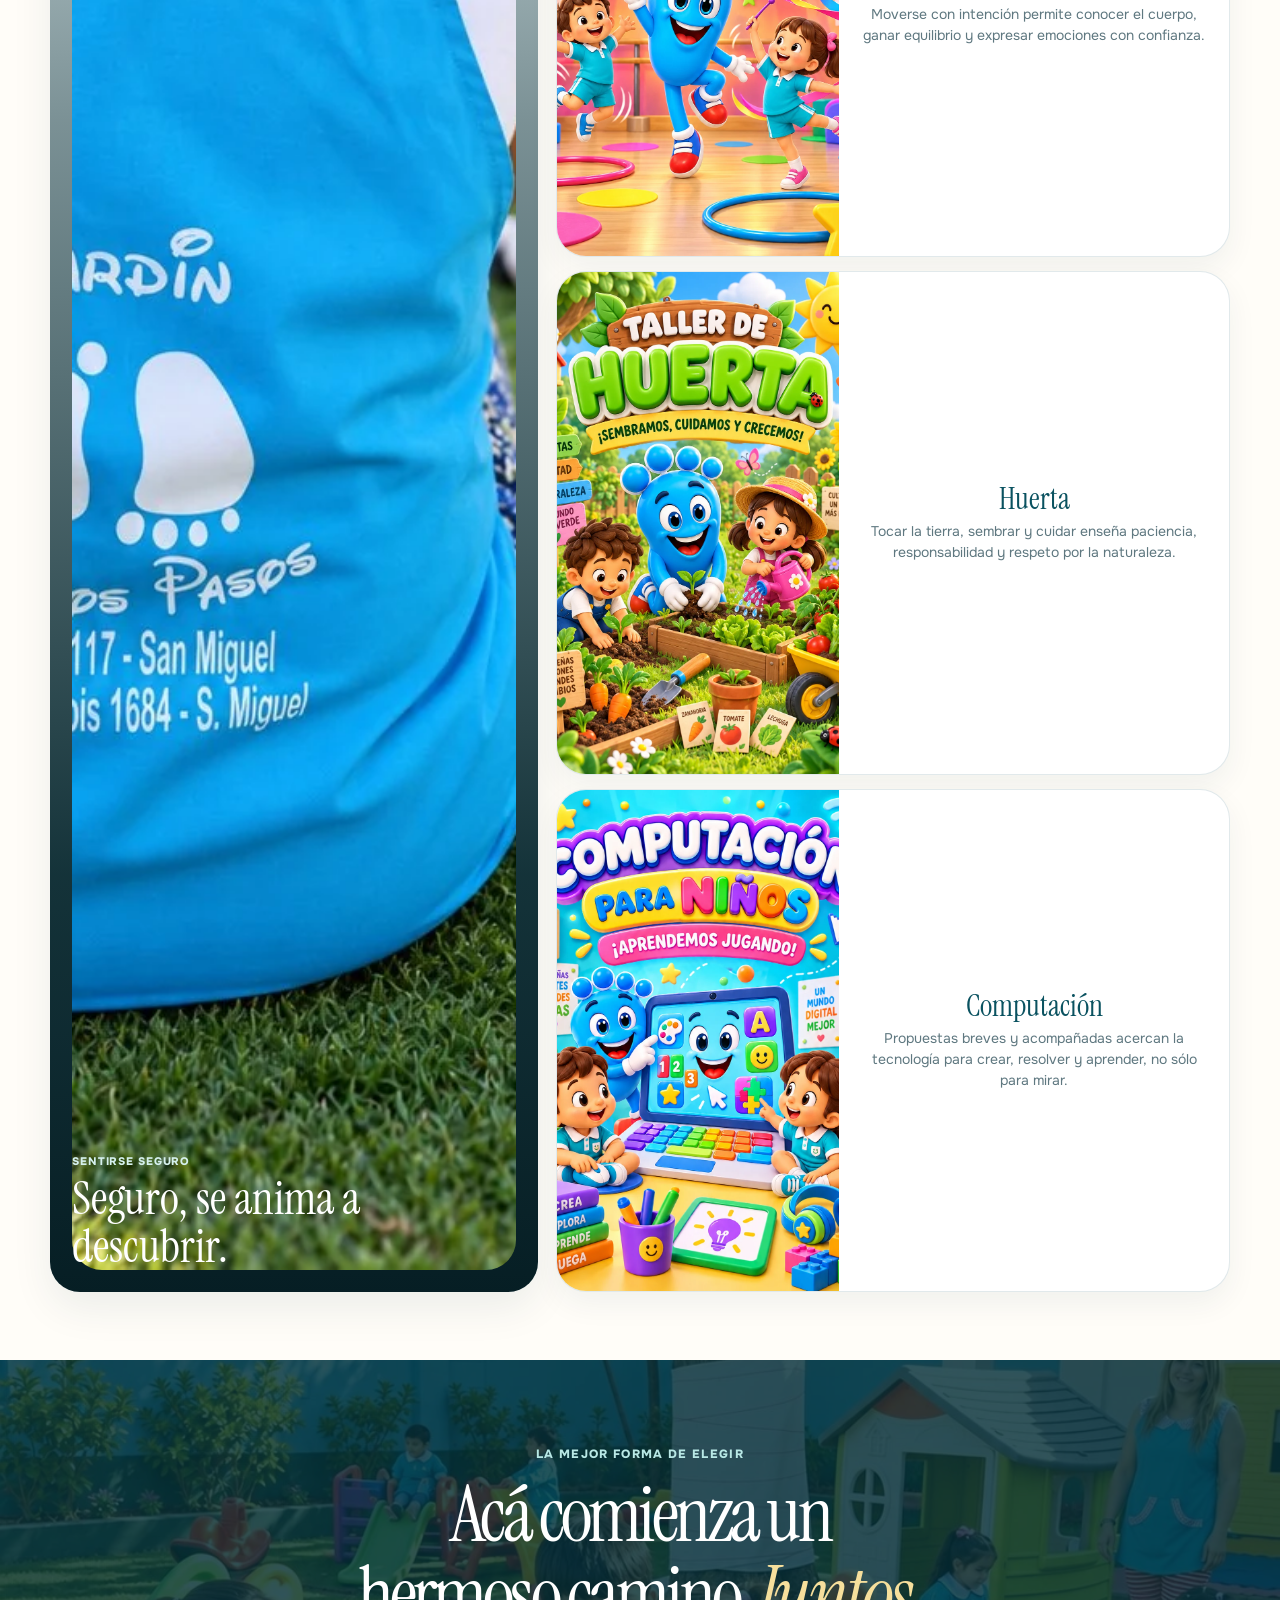
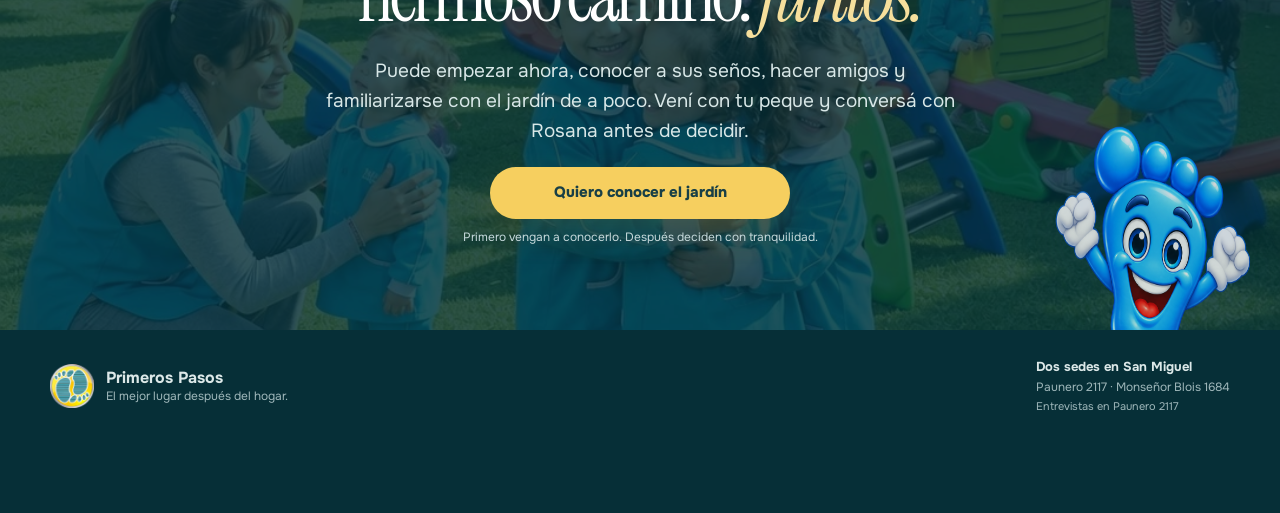
==== commit eb3b08c7: "feat: enfocar landing en entrevistas y bonificacion octubre" ====
--- a/visita/index.html
+++ b/visita/index.html
@@ -126,17 +126,17 @@
         <div class="wrap hero__grid">
           <div class="hero__copy reveal">
             <p class="kicker">18 meses a 4 años · San Miguel</p>
-            <h1 id="hero-title">Su primer jardín. <em>Un mundo de amigos por descubrir.</em></h1>
+            <h1 id="hero-title">Empezá ahora. <em>Que marzo no empiece de cero.</em></h1>
             <p class="hero__slogan">El mejor lugar después del hogar.</p>
             <div class="hero-urgency" aria-label="Beneficio especial de ingreso">
-              <span class="hero-urgency__eyebrow">EMPEZAR EN OCTUBRE</span>
-              <strong>Más tiempo para sentirse parte.</strong>
-              <small class="hero-urgency__benefit">Puede conocer a sus seños, hacer amigos y descubrir las rutinas a su propio ritmo antes del próximo ciclo.</small>
-            </div>
-            <p class="hero__lead">En Primeros Pasos crece jugando, hace amigos y se siente acompañado por sus seños. Vos conocés de cerca cada paso de ese camino.</p>
+              <span class="hero-urgency__eyebrow">OCTUBRE · 50% DE BONIFICACIÓN EN LA CUOTA</span>
+              <strong>Conocé el jardín con tu peque antes de decidir.</strong>
+              <small class="hero-urgency__benefit">Puede empezar ahora y conocer a sus seños, su salita y sus compañeros de a poco.</small>
+            </div>
+            <p class="hero__lead">Vení con tu peque, conocé el jardín, conversá con Rosana y vivan una primera experiencia juntos antes de decidir.</p>
             <div class="hero__actions">
               <div class="hero__primary-action">
-                <a class="button button--sun" data-whatsapp data-track="hero" href="https://wa.me/5491130011050?text=Hola%2C%20quiero%20conocer%20Primeros%20Pasos%20con%20mi%20peque%20y%20coordinar%20una%20visita.">Quiero conocer el jardín</a>
+                <a class="button button--sun" data-whatsapp data-track="hero" href="https://wa.me/5491130011050?text=Hola%2C%20quiero%20reservar%20una%20entrevista%20para%20conocer%20Primeros%20Pasos%20con%20mi%20peque.">Quiero reservar una entrevista</a>
                 <span>Vení con tu peque. Rosana les muestra el jardín y responde tus preguntas.</span>
               </div>
               <a class="hero__plain" href="#como-funciona">Ver cómo es la visita <span>↓</span></a>
@@ -170,20 +170,20 @@
       <section class="entry-offer" aria-labelledby="entry-offer-title">
         <div class="wrap entry-offer__shell reveal">
           <div class="entry-offer__copy">
-            <p class="kicker">Una oportunidad para empezar ahora</p>
-            <h2 id="entry-offer-title">Más tiempo para <em>sentirse parte.</em></h2>
-            <p>Empezar en octubre le permite conocer a sus seños, jugar con sus compañeros y familiarizarse de a poco con el espacio. Cada día compartido suma vínculos y confianza antes del próximo ciclo.</p>
+            <p class="kicker">50% de bonificación en octubre</p>
+            <h2 id="entry-offer-title">Empezá ahora. <em>Que marzo no empiece de cero.</em></h2>
+            <p>Empezar ahora le da tiempo para conocer a sus seños, su salita y sus compañeros de a poco. Así, cuando llegue marzo, el jardín ya no será completamente nuevo.</p>
             <div class="entry-offer__benefits">
-              <span>Más tiempo de familiarización</span>
-              <span>Experiencias y vínculos antes de marzo</span>
-              <span>Un comienzo acompañado por sus seños y tu familia</span>
-            </div>
-            <a class="button button--dark" data-whatsapp data-track="oferta_empezar_ahora" href="https://wa.me/5491130011050?text=Hola%2C%20quiero%20la%20promoci%C3%B3n%20de%20octubre%20en%20Monse%C3%B1or%20Blois%20y%20coordinar%20una%20entrevista%20con%20Rosana.">Quiero la promoción de octubre</a>
-            <small class="entry-offer__where">Reservá el beneficio con una seña durante la entrevista.</small>
+              <span>Conocer seños y compañeros desde ahora</span>
+              <span>Familiarizarse con el espacio y las rutinas</span>
+              <span>Llegar a marzo con vínculos ya construidos</span>
+            </div>
+            <a class="button button--dark" data-whatsapp data-track="oferta_empezar_ahora" href="https://wa.me/5491130011050?text=Hola%2C%20quiero%20reservar%20una%20entrevista%20y%20conocer%20la%20bonificaci%C3%B3n%20de%20octubre%20de%20Primeros%20Pasos.">Quiero reservar una entrevista</a>
+            <small class="entry-offer__where">Beneficio vigente hasta el jueves, sujeto a vacantes. Se reserva con seña durante la entrevista.</small>
           </div>
           <div class="entry-offer__deadline">
-            <b>Últimas tres vacantes en Monseñor Blois</b>
-            <span>Rosana les explica la cuota escalonada durante la entrevista. La reserva se realiza con seña si la propuesta les cierra.</span>
+            <b>Vacantes limitadas en San Miguel</b>
+            <span>Rosana les explica la propuesta durante la entrevista. Si les cierra, pueden reservar el beneficio con una seña.</span>
           </div>
         </div>
       </section>
@@ -226,7 +226,7 @@
             <strong>Conocerlo es el primer paso.</strong>
             <span>Te mostramos dos horarios disponibles para venir con tu peque.</span>
           </div>
-          <a class="button button--dark" data-whatsapp data-track="como_funciona" href="https://wa.me/5491130011050?text=Hola%2C%20quiero%20conocer%20Primeros%20Pasos%20con%20mi%20peque%20y%20coordinar%20una%20visita.">Quiero reservar mi entrevista</a>
+          <a class="button button--dark" data-whatsapp data-track="como_funciona" href="https://wa.me/5491130011050?text=Hola%2C%20quiero%20reservar%20una%20entrevista%20para%20conocer%20Primeros%20Pasos%20con%20mi%20peque.">Quiero reservar mi entrevista</a>
         </div>
       </section>
 
@@ -294,7 +294,7 @@
               <span>Entrevista · Paunero 2117</span>
               <span>Con tu peque</span>
             </div>
-            <a class="button button--cream" data-whatsapp data-track="entrevista" href="https://wa.me/5491130011050?text=Hola%2C%20quiero%20conocer%20Primeros%20Pasos%20con%20mi%20peque%20y%20coordinar%20una%20visita.">Quiero reservar mi entrevista</a>
+            <a class="button button--cream" data-whatsapp data-track="entrevista" href="https://wa.me/5491130011050?text=Hola%2C%20quiero%20reservar%20una%20entrevista%20para%20conocer%20Primeros%20Pasos%20con%20mi%20peque.">Quiero reservar mi entrevista</a>
           </div>
 
           <div class="interview__visual reveal">
@@ -390,13 +390,13 @@
           <div class="closing__copy">
             <p class="kicker kicker--light">La mejor forma de elegir</p>
             <h2 id="closing-title">Acá comienza un hermoso camino. <em>Juntos.</em></h2>
-            <p>En Blois puede empezar a jugar, hacer amigos y crecer acompañado por sus seños. Vení a conocer el jardín con tu peque y conversá con Rosana.</p>
+            <p>Puede empezar ahora, conocer a sus seños, hacer amigos y familiarizarse con el jardín de a poco. Vení con tu peque y conversá con Rosana antes de decidir.</p>
             <div class="closing__offer">
               <span>Una oportunidad especial para empezar en octubre</span>
-              <strong>Desde $95.000</strong>
-              <small>Cuota escalonada · Monseñor Blois · últimas tres vacantes. Reserva con seña durante la entrevista; Rosana explica las condiciones.</small>
-            </div>
-            <a class="button button--sun" data-whatsapp data-track="cierre" href="https://wa.me/5491130011050?text=Hola%2C%20quiero%20la%20promoci%C3%B3n%20de%20octubre%20en%20Monse%C3%B1or%20Blois%20y%20coordinar%20una%20entrevista%20con%20Rosana.">Quiero la promoción de octubre</a>
+              <strong>50% de bonificación en la cuota</strong>
+              <small>Beneficio vigente hasta el jueves, sujeto a vacantes. Se reserva con seña durante la entrevista.</small>
+            </div>
+            <a class="button button--sun" data-whatsapp data-track="cierre" href="https://wa.me/5491130011050?text=Hola%2C%20quiero%20reservar%20una%20entrevista%20y%20conocer%20la%20bonificaci%C3%B3n%20de%20octubre%20de%20Primeros%20Pasos.">Quiero reservar una entrevista</a>
             <small class="closing__microcopy">Primero vengan a conocerlo. Después deciden con tranquilidad.</small>
           </div>
           <img class="mascot mascot--jump" src="../assets/mascota-salta.webp" alt="" aria-hidden="true" width="330" height="330" />
@@ -423,15 +423,15 @@
     </footer>
 
     <!-- Barra sticky inferior para mobile -->
-    <a class="mobile-cta" data-whatsapp data-track="sticky_mobile" href="https://wa.me/5491130011050?text=Hola%2C%20quiero%20conocer%20Primeros%20Pasos%20con%20mi%20peque%20y%20coordinar%20una%20visita.">Quiero reservar mi entrevista</a>
+    <a class="mobile-cta" data-whatsapp data-track="sticky_mobile" href="https://wa.me/5491130011050?text=Hola%2C%20quiero%20reservar%20una%20entrevista%20para%20conocer%20Primeros%20Pasos%20con%20mi%20peque.">Quiero reservar mi entrevista</a>
 
     <!-- Promoción de octubre: aparece una vez por sesión, después de tiempo y recorrido -->
     <aside class="promo-banner" id="promo-banner" role="dialog" aria-modal="true" aria-labelledby="promo-title" aria-describedby="promo-copy" hidden>
       <button class="promo-banner__close" type="button" aria-label="Cerrar promoción">×</button>
-      <div class="promo-banner__eyebrow">PARA FAMILIAS QUE EMPIEZAN EN OCTUBRE</div>
-      <h2 id="promo-title">Un hermoso comienzo en octubre.</h2>
-      <strong class="promo-banner__price">Desde $95.000 <small>cuota escalonada · Monseñor Blois</small></strong>
-      <p id="promo-copy">Tu peque puede conocer a sus seños, hacer amigos y ganar confianza a su ritmo. Quedan tres vacantes para empezar este camino.</p>
+      <div class="promo-banner__eyebrow">50% DE BONIFICACIÓN EN OCTUBRE</div>
+      <h2 id="promo-title">Empezá ahora. Que marzo no empiece de cero.</h2>
+      <strong class="promo-banner__price">50% de bonificación <small>en la cuota de octubre</small></strong>
+      <p id="promo-copy">Vení con tu peque, conocé el jardín y conversá con Rosana antes de decidir. Empezar ahora le da tiempo para conocer seños, compañeros y rutinas de a poco.</p>
       <div class="promo-banner__deadline">Beneficio vigente hasta el jueves a las 23:59</div>
       <div class="promo-countdown" role="timer" aria-label="Tiempo restante de la vigencia semanal" aria-live="off">
         <span><b data-count-days>--</b><small>días</small></span>
@@ -441,7 +441,7 @@
       </div>
       <small class="promo-banner__renewal">La vigencia semanal se renueva cada viernes. Sujeta a vacantes.</small>
       <div class="promo-banner__assurance">Reservá con seña durante la entrevista. Rosana te explica las condiciones.</div>
-      <a class="button button--sun promo-banner__cta" data-whatsapp data-track="promo_empezar_ahora" href="https://wa.me/5491130011050?text=Hola%2C%20quiero%20la%20promoci%C3%B3n%20de%20octubre%20en%20Monse%C3%B1or%20Blois%20y%20coordinar%20una%20entrevista%20con%20Rosana.">Quiero la promoción de octubre</a>
+      <a class="button button--sun promo-banner__cta" data-whatsapp data-track="promo_empezar_ahora" href="https://wa.me/5491130011050?text=Hola%2C%20quiero%20reservar%20una%20entrevista%20y%20conocer%20la%20bonificaci%C3%B3n%20de%20octubre%20de%20Primeros%20Pasos.">Quiero reservar una entrevista</a>
     </aside>
     <div class="promo-backdrop" id="promo-backdrop" hidden></div>
 
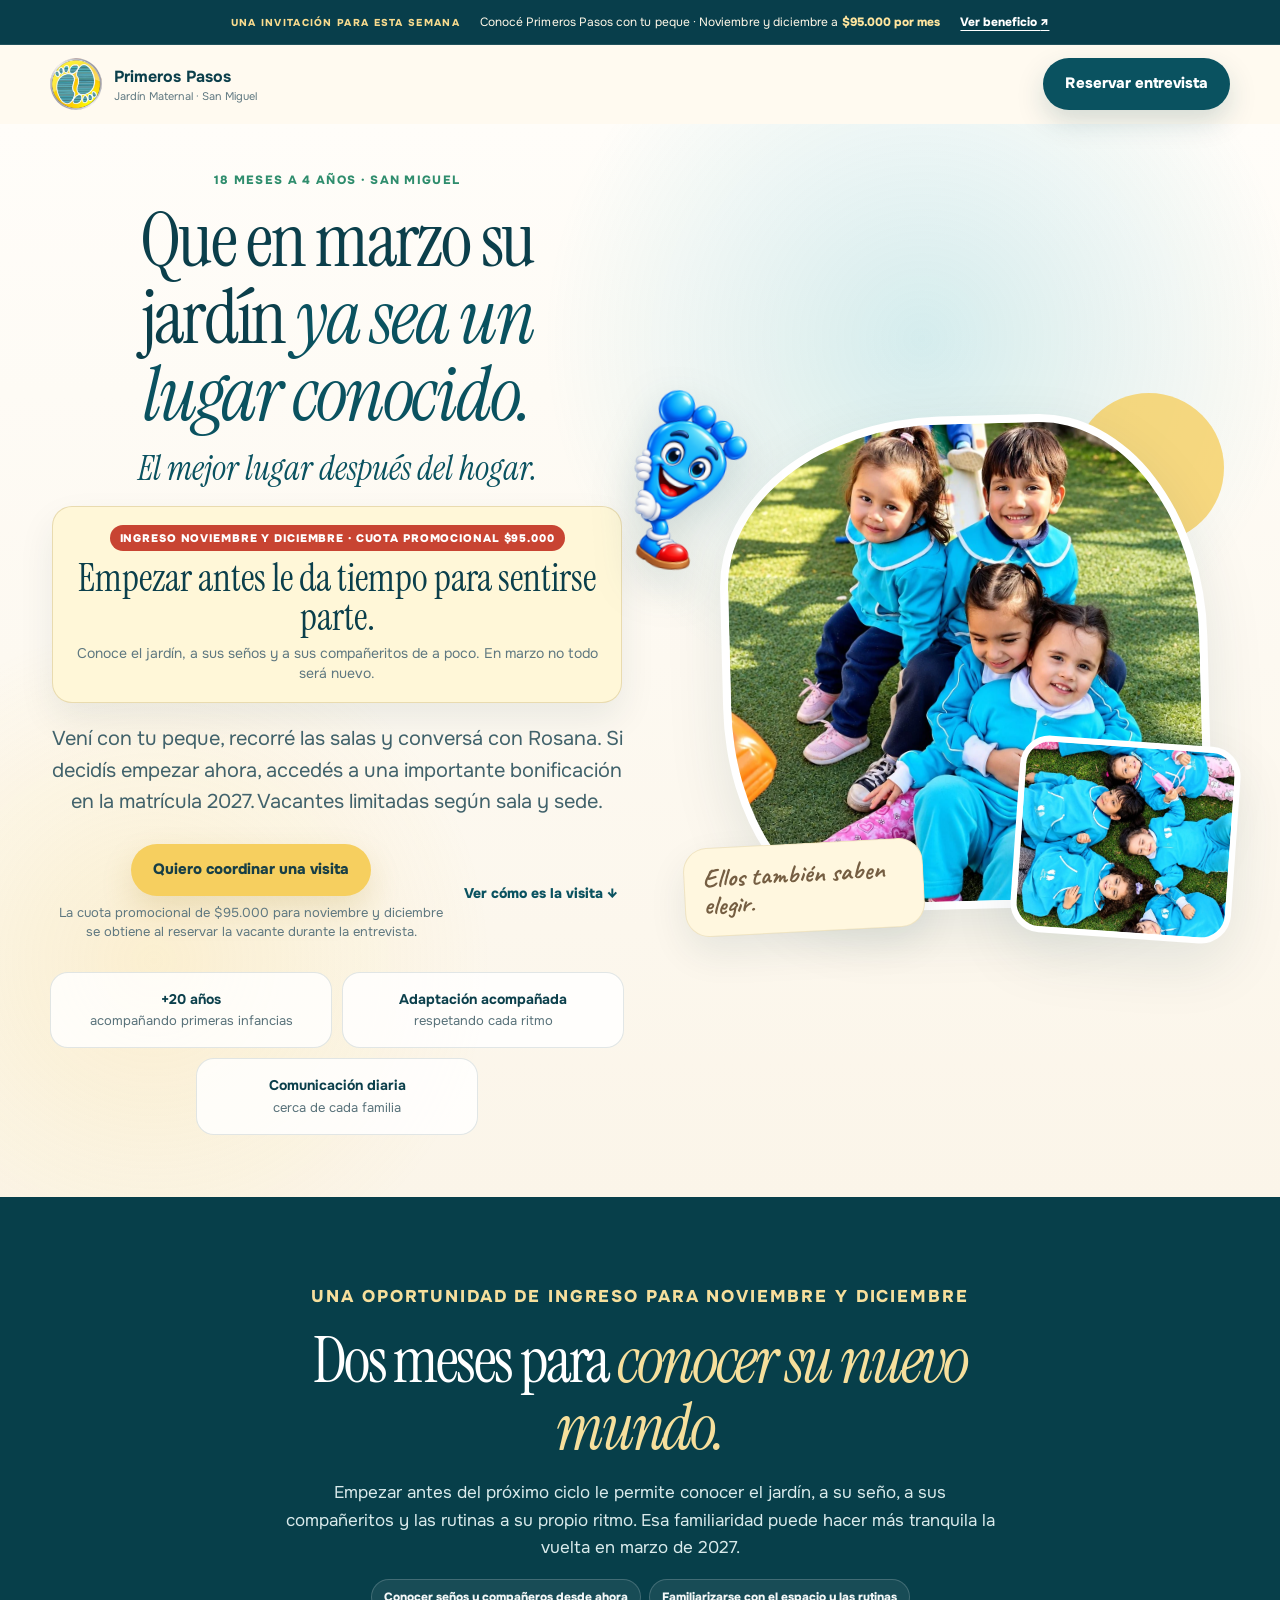
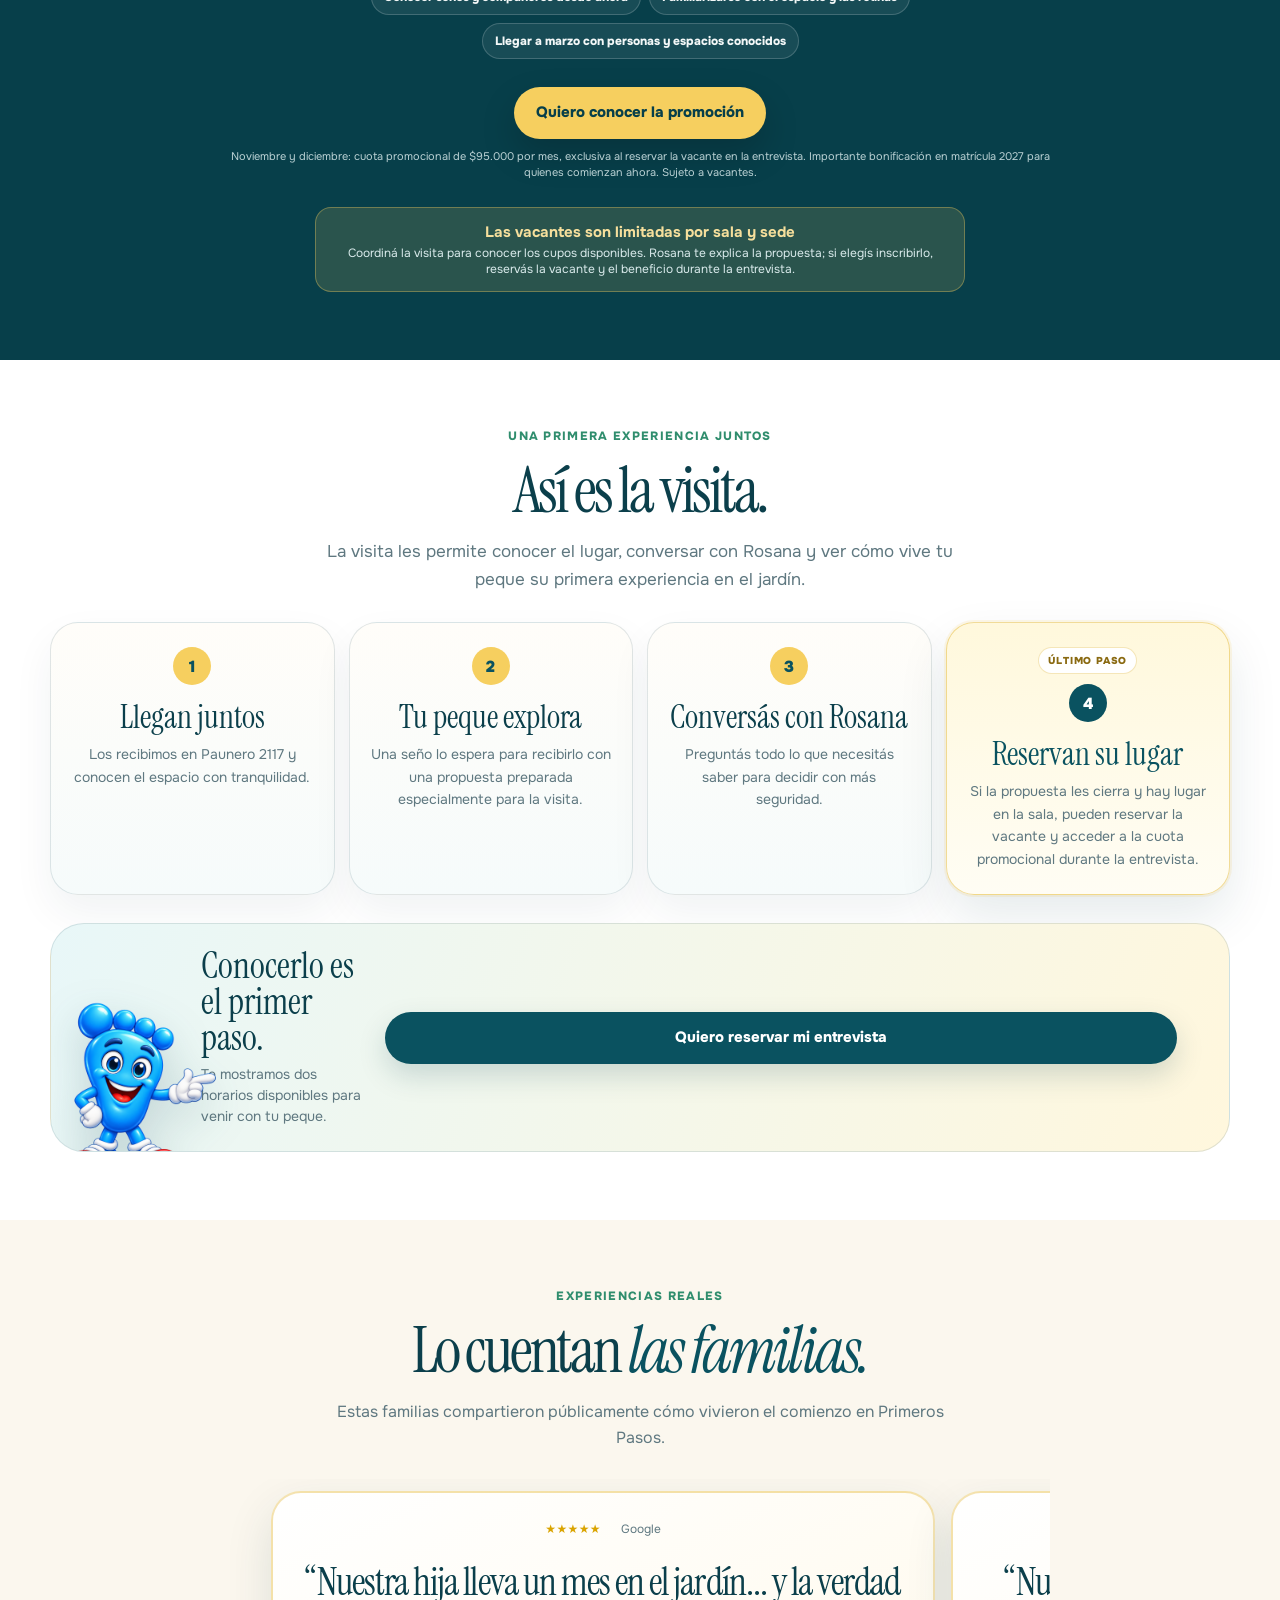
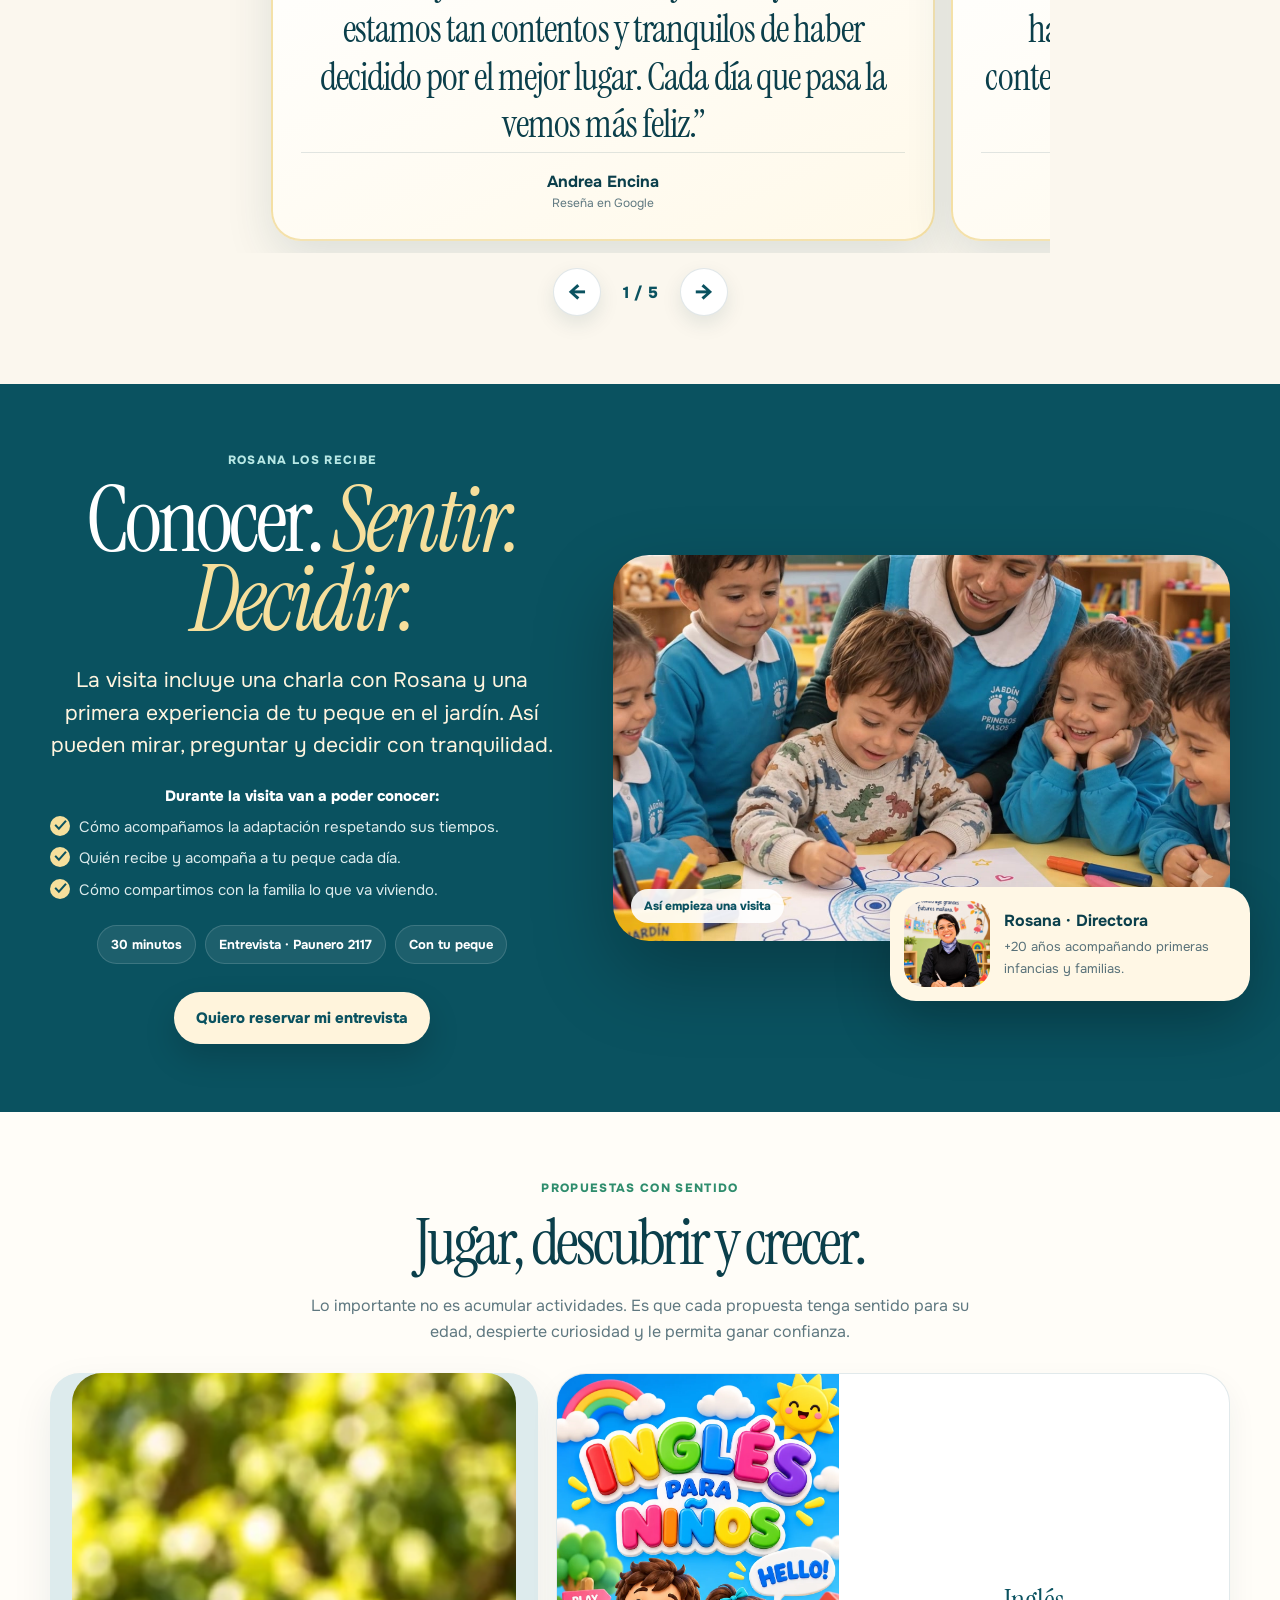
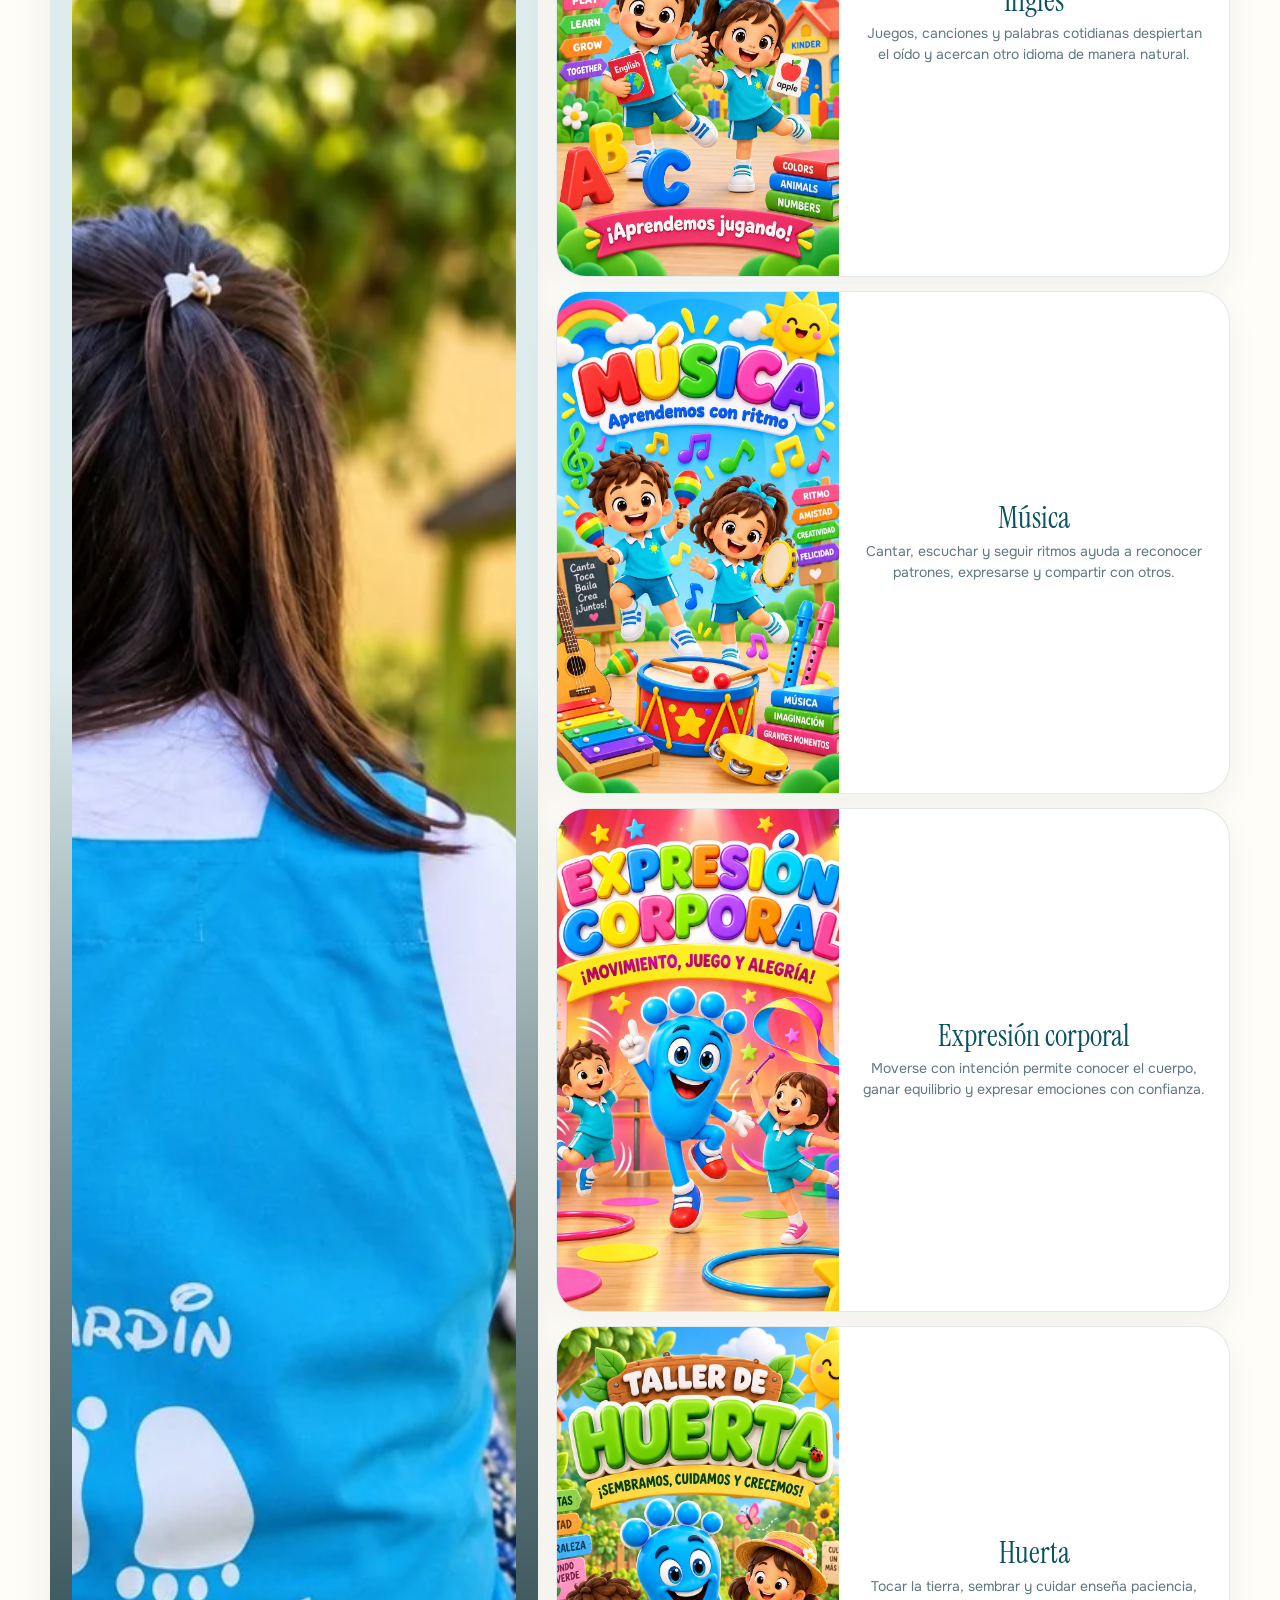
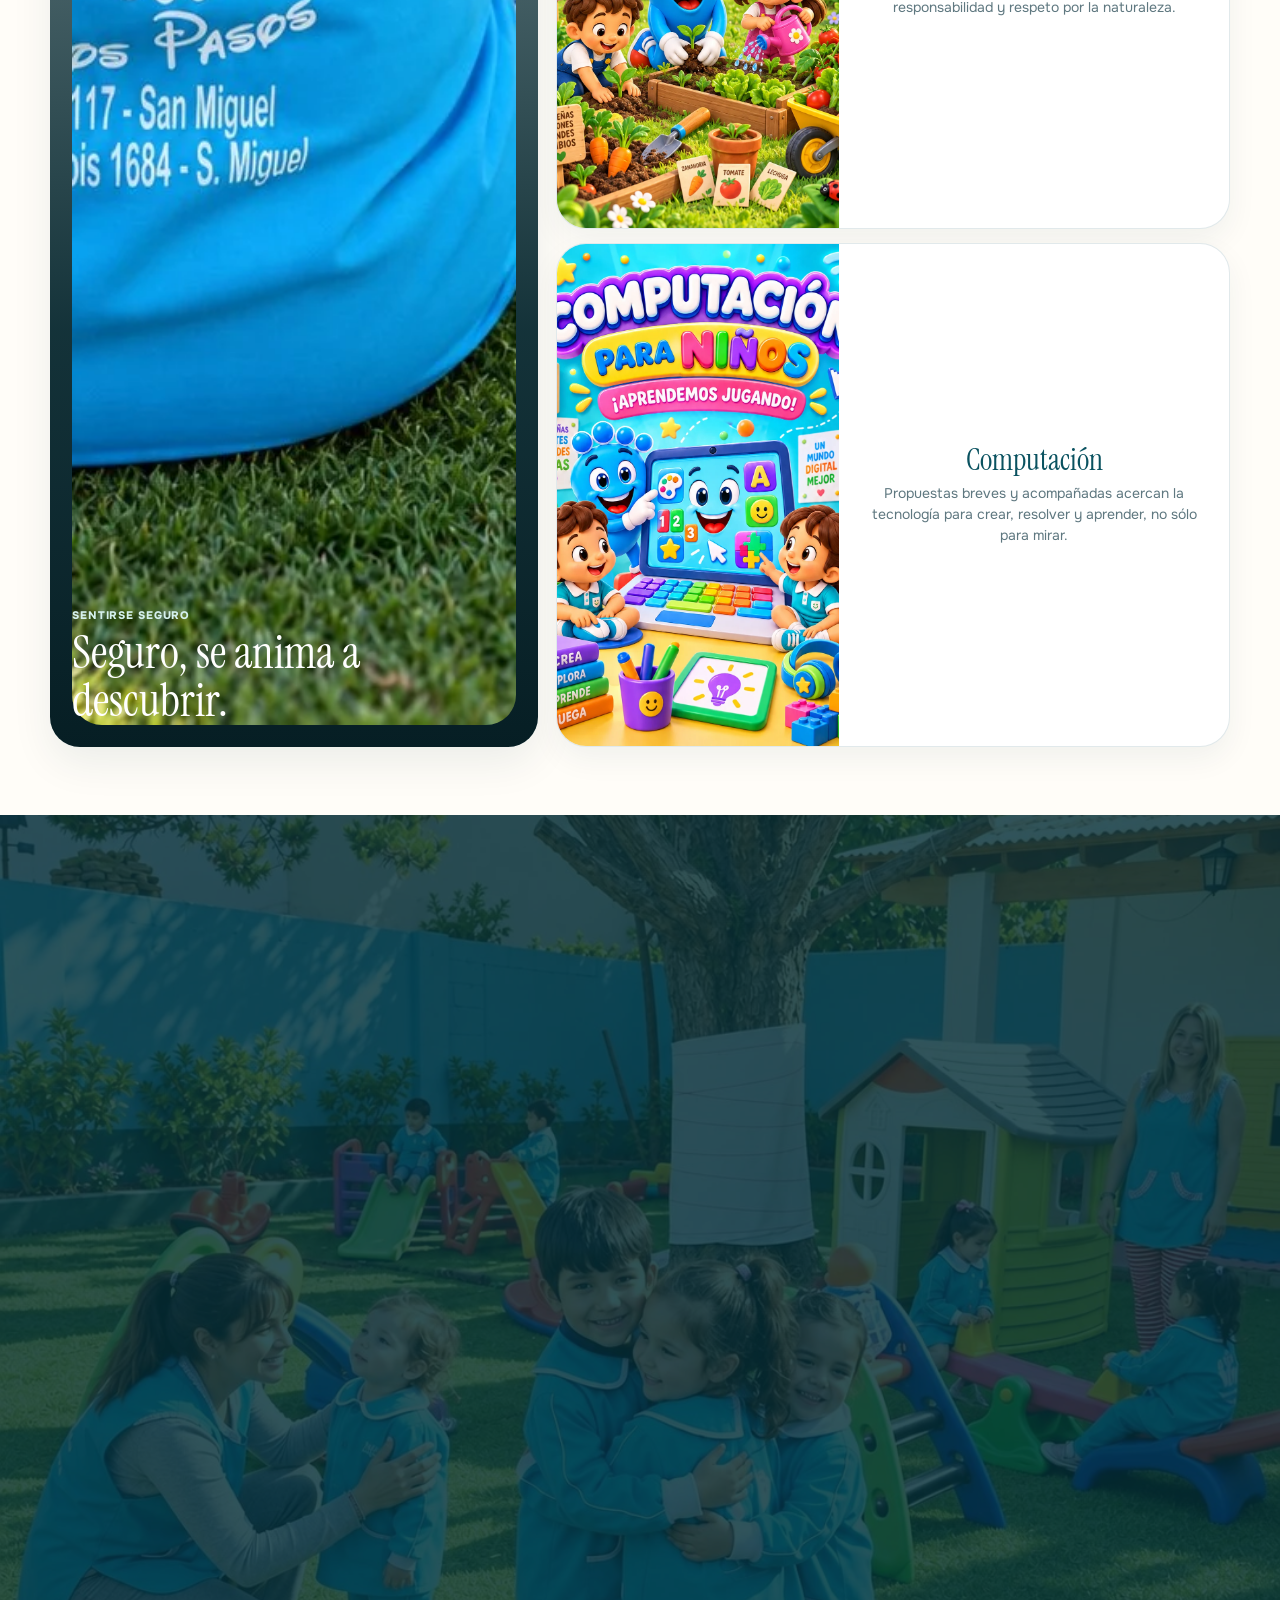
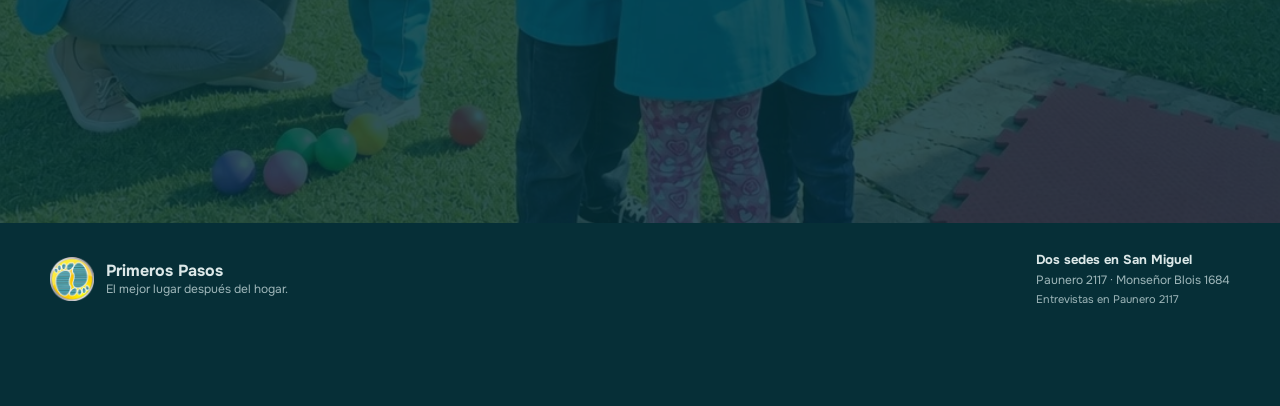
==== commit 5a750c1c: "feat: banner y popup premium de ingreso noviembre diciembre" ====
--- a/visita/index.html
+++ b/visita/index.html
@@ -4,13 +4,13 @@
     <meta charset="utf-8" />
     <meta name="viewport" content="width=device-width, initial-scale=1, viewport-fit=cover" />
     <meta name="theme-color" content="#0a4e5c" />
-    <meta name="description" content="Jardín Maternal Primeros Pasos en San Miguel. Vení con tu peque a conocer el jardín antes de decidir. Entrevistas presenciales con Rosana en Paunero 2117 para familias con chicos de 18 meses a 4 años." />
+    <meta name="description" content="Jardín Maternal Primeros Pasos en San Miguel, de 18 meses a 4 años. Ingreso noviembre y diciembre a cuota promocional de $95.000. Conocé el jardín con tu peque y coordiná una entrevista con Rosana." />
     <meta name="robots" content="index, follow" />
     <link rel="canonical" href="https://www.jardinprimerospasos.com/" />
     <meta property="og:type" content="website" />
     <meta property="og:locale" content="es_AR" />
     <meta property="og:title" content="Conocé Primeros Pasos · Jardín Maternal en San Miguel" />
-    <meta property="og:description" content="Conozcan juntos su primer jardín. Entrevistas presenciales en Paunero 2117." />
+    <meta property="og:description" content="Empezar antes de marzo ayuda a familiarizarse con la salita, las seños y los compañeros. Vení a conocer Primeros Pasos con tu peque." />
     <meta property="og:url" content="https://www.jardinprimerospasos.com/" />
     <meta property="og:image" content="https://www.jardinprimerospasos.com/assets/grupo.jpg" />
     <meta name="twitter:card" content="summary_large_image" />
@@ -31,6 +31,7 @@
     <!-- Estilos V12 Visita -->
     <link rel="stylesheet" href="../css/v12-visita.css" />
     <link rel="stylesheet" href="../css/v12-octubre.css" />
+    <link rel="stylesheet" href="../css/v12-oportunidad-semanal.css" />
 
     <!--
       TRACKING — Consent Mode v2 (simplificado)
@@ -105,6 +106,15 @@
 
     <div class="progress" aria-hidden="true"><span></span></div>
 
+    <!-- Franja editorial: invitación al beneficio, sin duplicar CTA a WhatsApp -->
+    <div class="weekly-ribbon" id="weekly-ribbon" hidden>
+      <div class="wrap weekly-ribbon__inner">
+        <span class="weekly-ribbon__label">Una invitación para esta semana</span>
+        <span class="weekly-ribbon__message">Conocé Primeros Pasos con tu peque <span aria-hidden="true">·</span> Noviembre y diciembre a <strong>$95.000 por mes</strong></span>
+        <button class="weekly-ribbon__link" type="button" data-open-promo aria-haspopup="dialog">Ver beneficio <span aria-hidden="true">↗</span></button>
+      </div>
+    </div>
+
     <!-- Header -->
     <header class="header" id="inicio">
       <div class="wrap header__inner">
@@ -126,18 +136,18 @@
         <div class="wrap hero__grid">
           <div class="hero__copy reveal">
             <p class="kicker">18 meses a 4 años · San Miguel</p>
-            <h1 id="hero-title">Empezá ahora. <em>Que marzo no empiece de cero.</em></h1>
+            <h1 id="hero-title">Que en marzo su jardín <em>ya sea un lugar conocido.</em></h1>
             <p class="hero__slogan">El mejor lugar después del hogar.</p>
             <div class="hero-urgency" aria-label="Beneficio especial de ingreso">
-              <span class="hero-urgency__eyebrow">OCTUBRE · 50% DE BONIFICACIÓN EN LA CUOTA</span>
-              <strong>Conocé el jardín con tu peque antes de decidir.</strong>
-              <small class="hero-urgency__benefit">Puede empezar ahora y conocer a sus seños, su salita y sus compañeros de a poco.</small>
-            </div>
-            <p class="hero__lead">Vení con tu peque, conocé el jardín, conversá con Rosana y vivan una primera experiencia juntos antes de decidir.</p>
+              <span class="hero-urgency__eyebrow">INGRESO NOVIEMBRE Y DICIEMBRE · CUOTA PROMOCIONAL $95.000</span>
+              <strong>Empezar antes le da tiempo para sentirse parte.</strong>
+              <small class="hero-urgency__benefit">Conoce el jardín, a sus seños y a sus compañeritos de a poco. En marzo no todo será nuevo.</small>
+            </div>
+            <p class="hero__lead">Vení con tu peque, recorré las salas y conversá con Rosana. Si decidís empezar ahora, accedés a una importante bonificación en la matrícula 2027. Vacantes limitadas según sala y sede.</p>
             <div class="hero__actions">
               <div class="hero__primary-action">
-                <a class="button button--sun" data-whatsapp data-track="hero" href="https://wa.me/5491130011050?text=Hola%2C%20quiero%20reservar%20una%20entrevista%20para%20conocer%20Primeros%20Pasos%20con%20mi%20peque.">Quiero reservar una entrevista</a>
-                <span>Vení con tu peque. Rosana les muestra el jardín y responde tus preguntas.</span>
+                <a class="button button--sun" data-whatsapp data-track="hero" href="https://wa.me/5491130011050?text=Hola%2C%20quiero%20coordinar%20una%20entrevista%20para%20ingreso%20en%20noviembre%20o%20diciembre%2C%20y%20conocer%20Primeros%20Pasos%20con%20mi%20peque.">Quiero coordinar una visita</a>
+                <span>La cuota promocional de $95.000 para noviembre y diciembre se obtiene al reservar la vacante durante la entrevista.</span>
               </div>
               <a class="hero__plain" href="#como-funciona">Ver cómo es la visita <span>↓</span></a>
             </div>
@@ -170,20 +180,20 @@
       <section class="entry-offer" aria-labelledby="entry-offer-title">
         <div class="wrap entry-offer__shell reveal">
           <div class="entry-offer__copy">
-            <p class="kicker">50% de bonificación en octubre</p>
-            <h2 id="entry-offer-title">Empezá ahora. <em>Que marzo no empiece de cero.</em></h2>
-            <p>Empezar ahora le da tiempo para conocer a sus seños, su salita y sus compañeros de a poco. Así, cuando llegue marzo, el jardín ya no será completamente nuevo.</p>
+            <p class="kicker">Una oportunidad de ingreso para noviembre y diciembre</p>
+            <h2 id="entry-offer-title">Dos meses para <em>conocer su nuevo mundo.</em></h2>
+            <p>Empezar antes del próximo ciclo le permite conocer el jardín, a su seño, a sus compañeritos y las rutinas a su propio ritmo. Esa familiaridad puede hacer más tranquila la vuelta en marzo de 2027.</p>
             <div class="entry-offer__benefits">
               <span>Conocer seños y compañeros desde ahora</span>
               <span>Familiarizarse con el espacio y las rutinas</span>
-              <span>Llegar a marzo con vínculos ya construidos</span>
-            </div>
-            <a class="button button--dark" data-whatsapp data-track="oferta_empezar_ahora" href="https://wa.me/5491130011050?text=Hola%2C%20quiero%20reservar%20una%20entrevista%20y%20conocer%20la%20bonificaci%C3%B3n%20de%20octubre%20de%20Primeros%20Pasos.">Quiero reservar una entrevista</a>
-            <small class="entry-offer__where">Beneficio vigente hasta el jueves, sujeto a vacantes. Se reserva con seña durante la entrevista.</small>
+              <span>Llegar a marzo con personas y espacios conocidos</span>
+            </div>
+            <a class="button button--dark" data-whatsapp data-track="oferta_empezar_ahora" href="https://wa.me/5491130011050?text=Hola%2C%20quiero%20conocer%20la%20cuota%20promocional%20de%20noviembre%20y%20diciembre%20y%20coordinar%20una%20entrevista.">Quiero conocer la promoción</a>
+            <small class="entry-offer__where">Noviembre y diciembre: cuota promocional de $95.000 por mes, exclusiva al reservar la vacante en la entrevista. Importante bonificación en matrícula 2027 para quienes comienzan ahora. Sujeto a vacantes.</small>
           </div>
           <div class="entry-offer__deadline">
-            <b>Vacantes limitadas en San Miguel</b>
-            <span>Rosana les explica la propuesta durante la entrevista. Si les cierra, pueden reservar el beneficio con una seña.</span>
+            <b>Las vacantes son limitadas por sala y sede</b>
+            <span>Coordiná la visita para conocer los cupos disponibles. Rosana te explica la propuesta; si elegís inscribirlo, reservás la vacante y el beneficio durante la entrevista.</span>
           </div>
         </div>
       </section>
@@ -216,7 +226,7 @@
             <div class="visit-step__badge">Último paso</div>
             <span>4</span>
             <h3>Reservan su lugar</h3>
-            <p>Si la propuesta les cierra, pueden dejar la seña durante la entrevista para reservar el beneficio de octubre.</p>
+            <p>Si la propuesta les cierra y hay lugar en la sala, pueden reservar la vacante y acceder a la cuota promocional durante la entrevista.</p>
           </article>
         </div>
 
@@ -390,13 +400,13 @@
           <div class="closing__copy">
             <p class="kicker kicker--light">La mejor forma de elegir</p>
             <h2 id="closing-title">Acá comienza un hermoso camino. <em>Juntos.</em></h2>
-            <p>Puede empezar ahora, conocer a sus seños, hacer amigos y familiarizarse con el jardín de a poco. Vení con tu peque y conversá con Rosana antes de decidir.</p>
+            <p>Puede empezar antes del próximo ciclo, conocer a sus seños, compartir con sus compañeros y familiarizarse con las rutinas. Así, en marzo no todo será nuevo. Vení con tu peque y conversá con Rosana antes de decidir.</p>
             <div class="closing__offer">
-              <span>Una oportunidad especial para empezar en octubre</span>
-              <strong>50% de bonificación en la cuota</strong>
-              <small>Beneficio vigente hasta el jueves, sujeto a vacantes. Se reserva con seña durante la entrevista.</small>
-            </div>
-            <a class="button button--sun" data-whatsapp data-track="cierre" href="https://wa.me/5491130011050?text=Hola%2C%20quiero%20reservar%20una%20entrevista%20y%20conocer%20la%20bonificaci%C3%B3n%20de%20octubre%20de%20Primeros%20Pasos.">Quiero reservar una entrevista</a>
+              <span>Ingreso promocional para noviembre y diciembre</span>
+              <strong>$95.000 por mes + importante bonificación de matrícula 2027</strong>
+              <small>Promoción exclusiva al reservar la vacante durante la entrevista. Matrícula bonificada para quienes comienzan ahora. Cupos sujetos a disponibilidad real.</small>
+            </div>
+            <a class="button button--sun" data-whatsapp data-track="cierre" href="https://wa.me/5491130011050?text=Hola%2C%20quiero%20reservar%20una%20entrevista%20y%20conocer%20la%20promocion%20de%20noviembre%20y%20diciembre%20de%20Primeros%20Pasos.">Quiero coordinar una visita</a>
             <small class="closing__microcopy">Primero vengan a conocerlo. Después deciden con tranquilidad.</small>
           </div>
           <img class="mascot mascot--jump" src="../assets/mascota-salta.webp" alt="" aria-hidden="true" width="330" height="330" />
@@ -425,23 +435,33 @@
     <!-- Barra sticky inferior para mobile -->
     <a class="mobile-cta" data-whatsapp data-track="sticky_mobile" href="https://wa.me/5491130011050?text=Hola%2C%20quiero%20reservar%20una%20entrevista%20para%20conocer%20Primeros%20Pasos%20con%20mi%20peque.">Quiero reservar mi entrevista</a>
 
-    <!-- Promoción de octubre: aparece una vez por sesión, después de tiempo y recorrido -->
+    <!-- Beneficio semanal noviembre/diciembre: una vez por sesión, después de interés real -->
     <aside class="promo-banner" id="promo-banner" role="dialog" aria-modal="true" aria-labelledby="promo-title" aria-describedby="promo-copy" hidden>
       <button class="promo-banner__close" type="button" aria-label="Cerrar promoción">×</button>
-      <div class="promo-banner__eyebrow">50% DE BONIFICACIÓN EN OCTUBRE</div>
-      <h2 id="promo-title">Empezá ahora. Que marzo no empiece de cero.</h2>
-      <strong class="promo-banner__price">50% de bonificación <small>en la cuota de octubre</small></strong>
-      <p id="promo-copy">Vení con tu peque, conocé el jardín y conversá con Rosana antes de decidir. Empezar ahora le da tiempo para conocer seños, compañeros y rutinas de a poco.</p>
-      <div class="promo-banner__deadline">Beneficio vigente hasta el jueves a las 23:59</div>
-      <div class="promo-countdown" role="timer" aria-label="Tiempo restante de la vigencia semanal" aria-live="off">
-        <span><b data-count-days>--</b><small>días</small></span>
-        <span><b data-count-hours>--</b><small>horas</small></span>
-        <span><b data-count-minutes>--</b><small>min</small></span>
-        <span><b data-count-seconds>--</b><small>seg</small></span>
+      <div class="promo-banner__visual">
+        <img src="../assets/hero-acompanamiento.webp" alt="Docente de Primeros Pasos acompañando a los chicos en una actividad" loading="lazy" width="600" height="450" />
+        <span class="promo-banner__photo-note">El mejor lugar después del hogar.</span>
       </div>
-      <small class="promo-banner__renewal">La vigencia semanal se renueva cada viernes. Sujeta a vacantes.</small>
-      <div class="promo-banner__assurance">Reservá con seña durante la entrevista. Rosana te explica las condiciones.</div>
-      <a class="button button--sun promo-banner__cta" data-whatsapp data-track="promo_empezar_ahora" href="https://wa.me/5491130011050?text=Hola%2C%20quiero%20reservar%20una%20entrevista%20y%20conocer%20la%20bonificaci%C3%B3n%20de%20octubre%20de%20Primeros%20Pasos.">Quiero reservar una entrevista</a>
+      <div class="promo-banner__body">
+        <div class="promo-banner__eyebrow">Una oportunidad especial de esta semana</div>
+        <h2 id="promo-title">Que marzo los encuentre <em>sintiéndose parte.</em></h2>
+        <p id="promo-copy">Vení con tu peque, conocé su salita, sus seños y sus compañeritos. Empezar antes puede hacer que en marzo todo resulte más familiar.</p>
+        <div class="promo-banner__offer">
+          <span>Ingreso noviembre y diciembre</span>
+          <strong>$95.000 <small>por mes</small></strong>
+          <span>+ importante bonificación en matrícula 2027 para quienes comienzan ahora.</span>
+        </div>
+        <div class="promo-banner__deadline">Esta vigencia semanal cierra el jueves a las 23:59 (hora argentina)</div>
+        <div class="promo-countdown" role="timer" aria-label="Tiempo restante de la vigencia semanal">
+          <span><b data-count-days>--</b><small>días</small></span>
+          <span><b data-count-hours>--</b><small>horas</small></span>
+          <span><b data-count-minutes>--</b><small>min</small></span>
+          <span><b data-count-seconds>--</b><small>seg</small></span>
+        </div>
+        <a class="button button--sun promo-banner__cta" data-whatsapp data-track="promo_empezar_ahora" href="https://wa.me/5491130011050?text=Hola%2C%20quiero%20coordinar%20una%20entrevista%20para%20conocer%20Primeros%20Pasos%20y%20reservar%20el%20beneficio%20de%20noviembre%20y%20diciembre.">Quiero conocer el jardín</a>
+        <small class="promo-banner__assurance">Beneficio exclusivo al reservar la vacante durante la entrevista con Rosana, sujeto a cupos por sala y sede.</small>
+        <small class="promo-banner__renewal">Las condiciones semanales se renuevan los viernes según disponibilidad real.</small>
+      </div>
     </aside>
     <div class="promo-backdrop" id="promo-backdrop" hidden></div>
 
--- a/css/v12-oportunidad-semanal.css
+++ b/css/v12-oportunidad-semanal.css
@@ -0,0 +1,242 @@
+/* Oportunidad semanal Nov–Dic: extensión del diseño Jardín Vivo Premium.
+   Solo presentación; no modifica el flujo de WhatsApp/Ref ID. */
+[hidden]{display:none!important}
+
+.weekly-ribbon{
+  position:relative;
+  z-index:72;
+  background:#083e4b;
+  color:#fff8e8;
+  box-shadow:inset 0 -1px 0 rgba(255,255,255,.1)
+}
+.weekly-ribbon__inner{
+  min-height:45px;
+  display:flex;
+  align-items:center;
+  justify-content:center;
+  flex-wrap:wrap;
+  gap:12px 20px;
+  padding-block:8px
+}
+.weekly-ribbon__label{
+  color:#f9db8e;
+  font-size:10px;
+  font-weight:800;
+  letter-spacing:.13em;
+  text-transform:uppercase
+}
+.weekly-ribbon__message{
+  font-size:12px;
+  line-height:1.4;
+  letter-spacing:.005em
+}
+.weekly-ribbon__message strong{color:#ffe59e;font-weight:800}
+.weekly-ribbon__link{
+  border:0;
+  padding:3px 0;
+  color:#fff;
+  background:transparent;
+  cursor:pointer;
+  font:800 12px/1.25 var(--sans);
+  text-decoration:underline;
+  text-underline-offset:4px
+}
+.weekly-ribbon__link:hover{color:#ffe59e}
+.weekly-ribbon__link:focus-visible{outline:2px solid var(--sun);outline-offset:3px}
+
+.promo-backdrop{background:rgba(4,36,43,.68);backdrop-filter:blur(7px)}
+.promo-banner{
+  left:50%;
+  top:50%;
+  bottom:auto;
+  width:min(810px,calc(100% - 32px));
+  max-height:calc(100dvh - 32px);
+  padding:0;
+  display:grid;
+  grid-template-columns:minmax(0,.78fr) minmax(0,1fr);
+  gap:0;
+  border:1px solid rgba(255,255,255,.7);
+  border-radius:30px;
+  overflow:auto;
+  background:#fffcf3;
+  color:var(--ink);
+  box-shadow:0 36px 110px rgba(3,31,37,.38);
+  transform:translate(-50%,-46%) scale(.985);
+  transition:opacity .26s ease,transform .26s ease;
+  text-align:left
+}
+.promo-banner.is-visible{transform:translate(-50%,-50%) scale(1)}
+.promo-banner__visual{
+  min-height:100%;
+  position:relative;
+  overflow:hidden;
+  background:#d5e8df
+}
+.promo-banner__visual:after{
+  content:"";
+  position:absolute;
+  inset:48% 0 0;
+  background:linear-gradient(0deg,rgba(4,43,47,.76),transparent)
+}
+.promo-banner__visual img{
+  width:100%;
+  height:100%;
+  min-height:515px;
+  object-fit:cover;
+  object-position:46% center
+}
+.promo-banner__photo-note{
+  position:absolute;
+  z-index:1;
+  bottom:28px;
+  left:24px;
+  right:24px;
+  color:#fff;
+  font:italic 32px/1.08 var(--display);
+  text-shadow:0 2px 16px rgba(0,0,0,.35)
+}
+.promo-banner__body{padding:27px 29px 24px;text-align:center}
+.promo-banner__close{
+  z-index:4;
+  right:13px;
+  top:13px;
+  width:42px;
+  height:42px;
+  background:rgba(255,255,255,.96);
+  box-shadow:0 3px 15px rgba(1,42,48,.12);
+  color:#0b4654;
+  font-size:27px
+}
+.promo-banner__eyebrow{
+  display:inline-block;
+  max-width:calc(100% - 25px);
+  padding:8px 12px;
+  background:#e4f2ee;
+  color:#0c5754;
+  font-size:9px;
+  letter-spacing:.12em;
+  line-height:1.45
+}
+.promo-banner h2{
+  max-width:100%;
+  margin:13px auto 10px;
+  font:400 clamp(34px,3.25vw,44px)/1.02 var(--display);
+  letter-spacing:-.035em
+}
+.promo-banner h2 em{font-weight:400;color:#267c77}
+.promo-banner p{
+  max-width:350px;
+  margin:0 auto;
+  font-size:13px;
+  line-height:1.5;
+  color:#46666b
+}
+.promo-banner__offer{
+  margin:17px 0 12px;
+  border:1px solid #d6e9df;
+  border-radius:20px;
+  padding:12px 14px;
+  background:linear-gradient(135deg,#edf7ef,#fffaf0)
+}
+.promo-banner__offer>span{display:block;color:#446564;font-size:11px;line-height:1.4;font-weight:600}
+.promo-banner__offer>span:first-child{letter-spacing:.085em;text-transform:uppercase;font-weight:800;font-size:10px}
+.promo-banner__offer strong{
+  display:block;
+  color:#104b53;
+  font:400 clamp(44px,4.1vw,55px)/1.04 var(--display);
+  letter-spacing:-.035em;
+  margin:2px 0
+}
+.promo-banner__offer strong small{
+  font:700 14px/1.2 var(--sans);
+  letter-spacing:0;
+  color:#376b67
+}
+.promo-banner__deadline{
+  margin-top:7px;
+  color:#245a58;
+  font-size:11px;
+  line-height:1.4;
+  font-weight:800
+}
+.promo-countdown{
+  display:flex;
+  justify-content:center;
+  gap:8px;
+  margin:9px 0 14px
+}
+.promo-countdown span{
+  width:60px;
+  padding:8px 4px 7px;
+  border:1px solid rgba(30,105,98,.18);
+  border-radius:13px;
+  background:#fff;
+  text-align:center;
+  box-shadow:0 2px 10px rgba(5,55,55,.04)
+}
+.promo-countdown b,.promo-countdown small{display:block}
+.promo-countdown b{font:700 22px/1.1 var(--sans);font-variant-numeric:tabular-nums;color:#0b4a52}
+.promo-countdown small{margin-top:3px;font-size:9px;letter-spacing:.055em;color:#5f7b80}
+.promo-banner__cta{
+  min-height:52px;
+  width:100%;
+  background:#25845b;
+  color:#fff;
+  font-size:15px;
+  box-shadow:0 12px 28px rgba(22,111,72,.24)
+}
+.promo-banner__cta:hover{filter:brightness(1.06)}
+.promo-banner__assurance,.promo-banner__renewal{
+  display:block;
+  max-width:355px;
+  margin:10px auto 0;
+  color:#4a686e;
+  font-size:10px;
+  line-height:1.45;
+  font-weight:500
+}
+.promo-banner__renewal{margin-top:4px;color:#6a7d7c;font-size:9px}
+.promo-banner__cta:focus-visible{outline:3px solid #155e63;outline-offset:3px}
+
+@media(max-width:720px){
+  .weekly-ribbon__inner{padding:9px 2px;gap:2px 11px}
+  .weekly-ribbon__label{font-size:9px}
+  .weekly-ribbon__message{flex-basis:100%;order:3;text-align:center;font-size:10px}
+  .weekly-ribbon__link{font-size:10px}
+  .promo-banner{
+    top:50%;
+    bottom:auto;
+    width:calc(100% - 22px);
+    max-width:430px;
+    max-height:calc(100dvh - 22px);
+    grid-template-columns:1fr;
+    border-radius:23px;
+    padding:0
+  }
+  .promo-banner__visual{min-height:0;height:112px}
+  .promo-banner__visual img{min-height:0;height:100%;object-position:50% 38%}
+  .promo-banner__visual:after{inset:20% 0 0}
+  .promo-banner__photo-note{bottom:11px;left:15px;right:44px;font-size:23px}
+  .promo-banner__body{padding:15px 18px 16px}
+  .promo-banner__eyebrow{font-size:8px;padding:6px 10px}
+  .promo-banner h2{font-size:clamp(32px,9vw,39px);margin:8px auto 7px}
+  .promo-banner p{font-size:12px;line-height:1.38}
+  .promo-banner__offer{margin:10px 0 8px;padding:9px 12px;border-radius:15px}
+  .promo-banner__offer strong{font-size:42px}
+  .promo-banner__offer>span{font-size:10px}
+  .promo-banner__deadline{font-size:10px;margin-top:4px}
+  .promo-countdown{gap:6px;margin:7px 0 10px}
+  .promo-countdown span{width:55px;padding:7px 4px}
+  .promo-countdown b{font-size:20px}
+  .promo-banner__cta{min-height:46px;font-size:13px;padding:10px}
+  .promo-banner__assurance{font-size:9px;margin-top:7px}
+  .promo-banner__renewal{font-size:8px;margin-top:3px}
+}
+@media(max-height:690px) and (max-width:720px){
+  .promo-banner__visual{height:75px}
+  .promo-banner__body{padding-block:10px}
+  .promo-banner h2{font-size:31px}
+}
+@media(prefers-reduced-motion:reduce){
+  .promo-banner,.promo-backdrop{transition:none}
+}
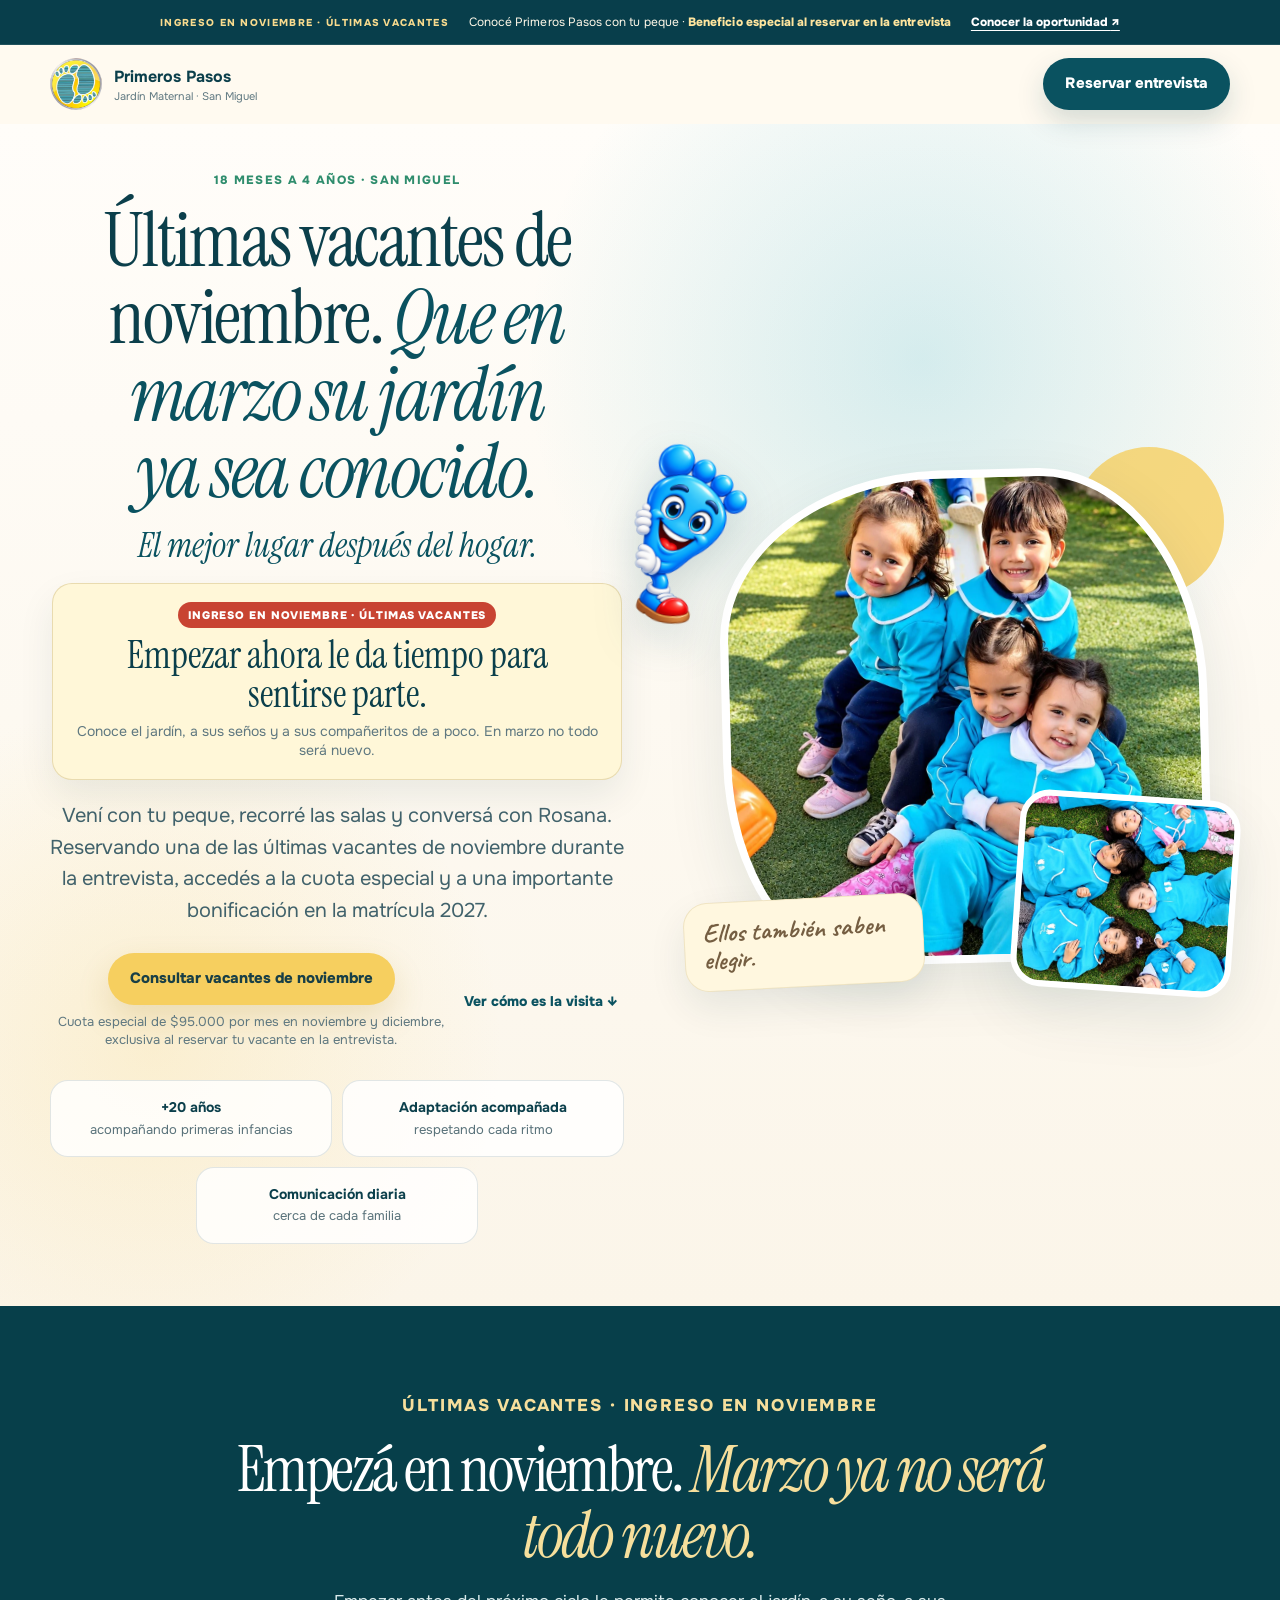
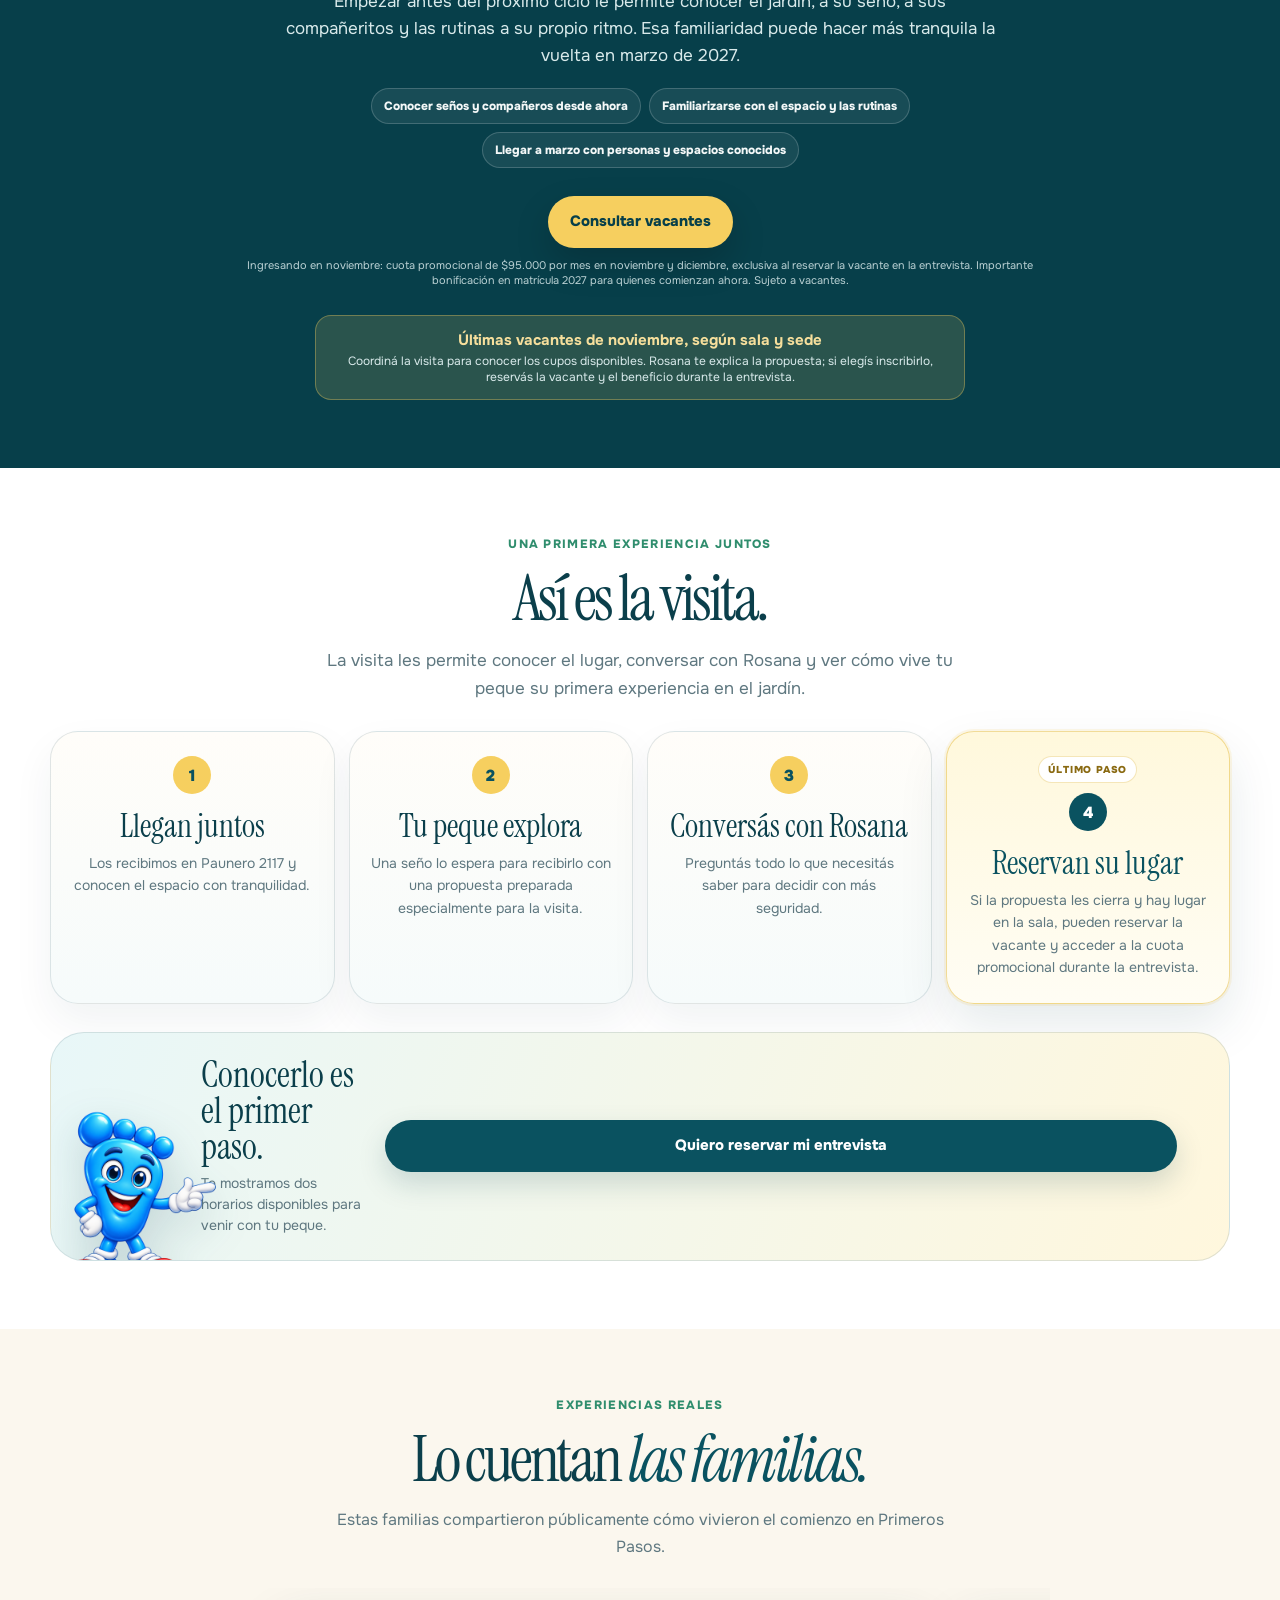
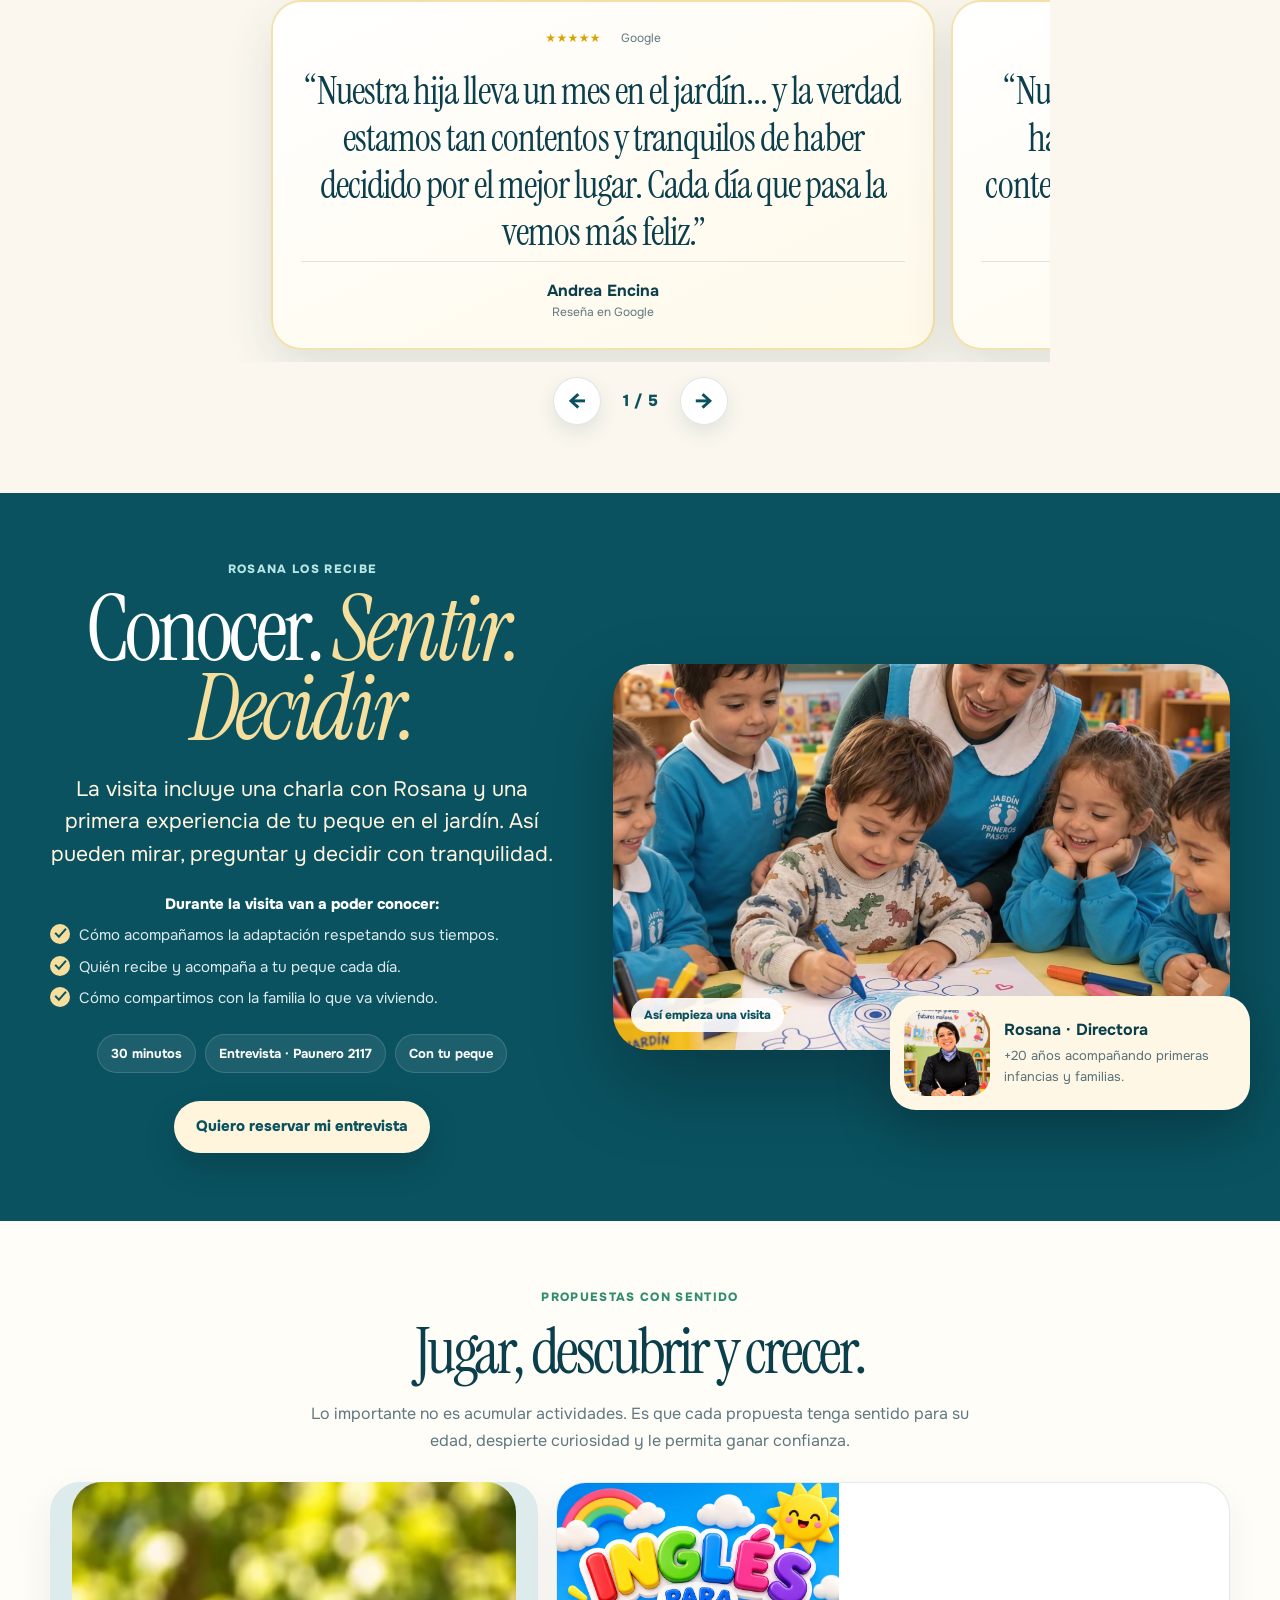
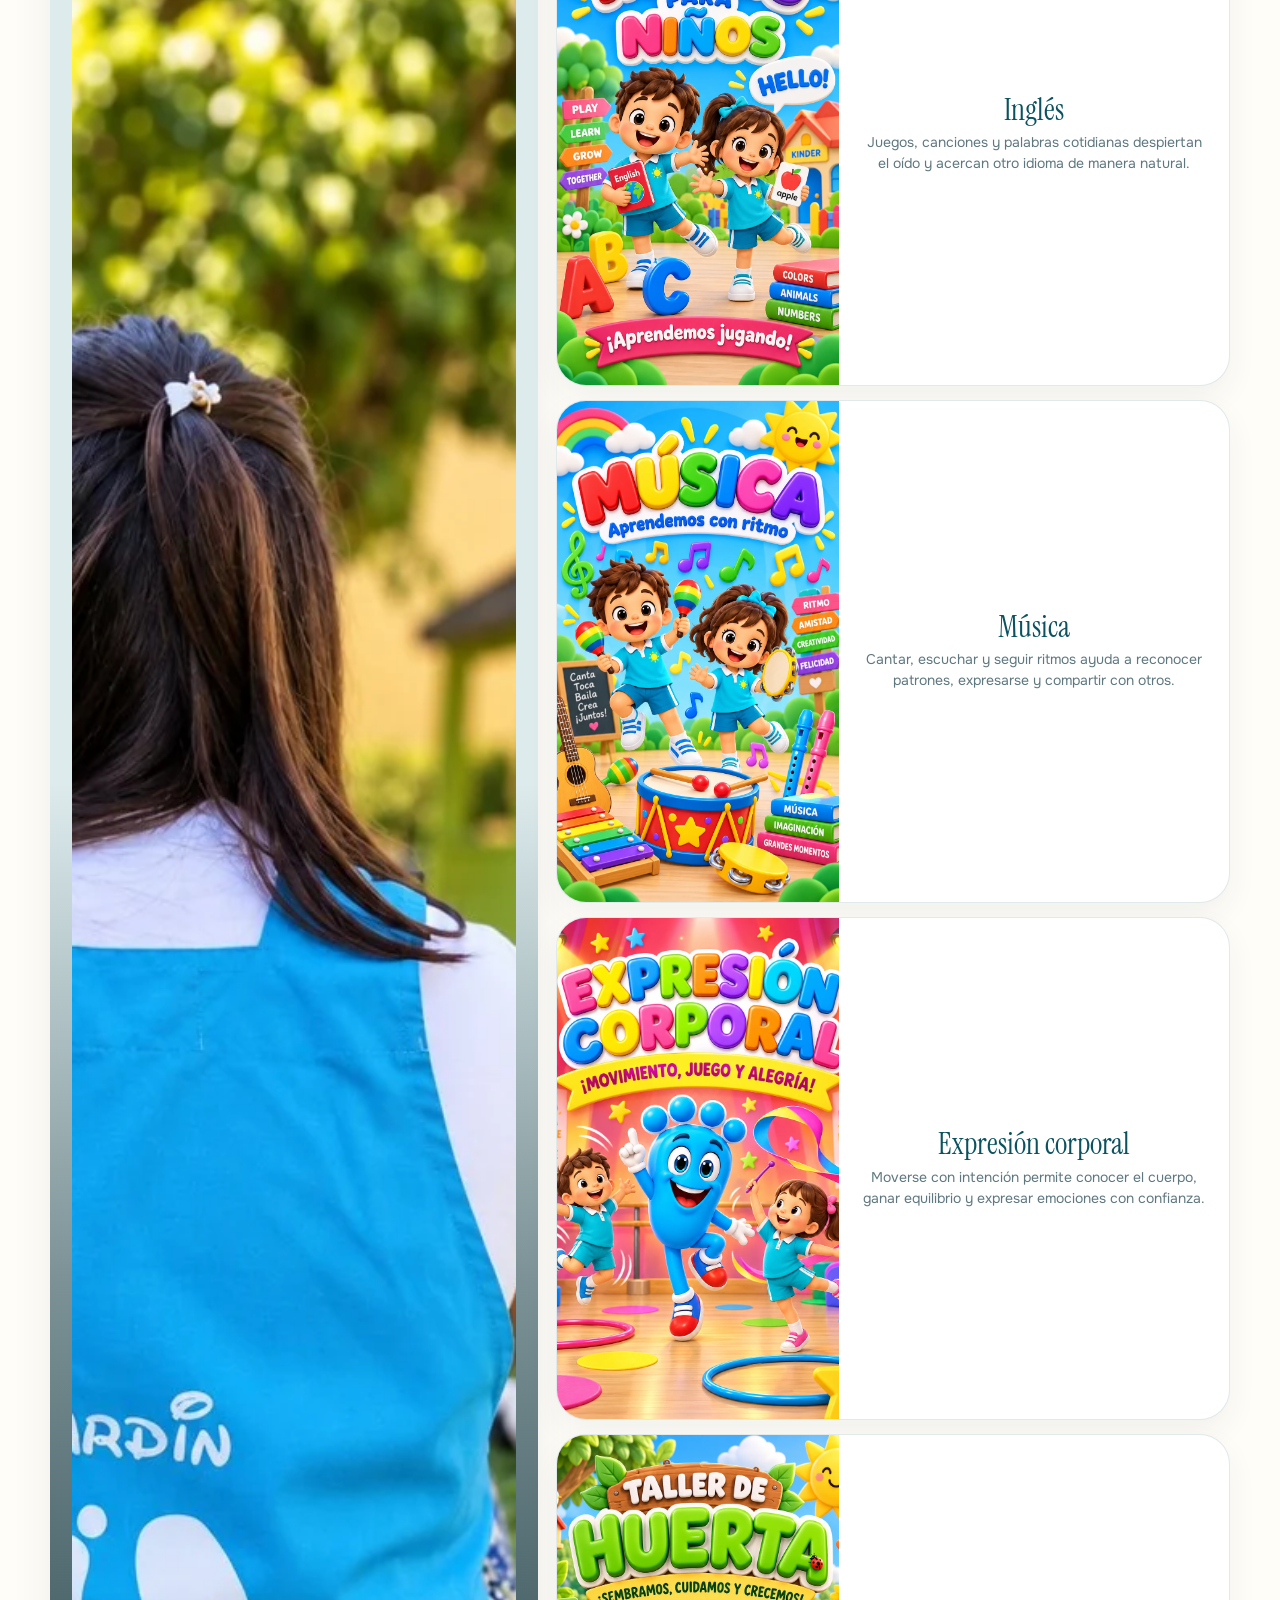
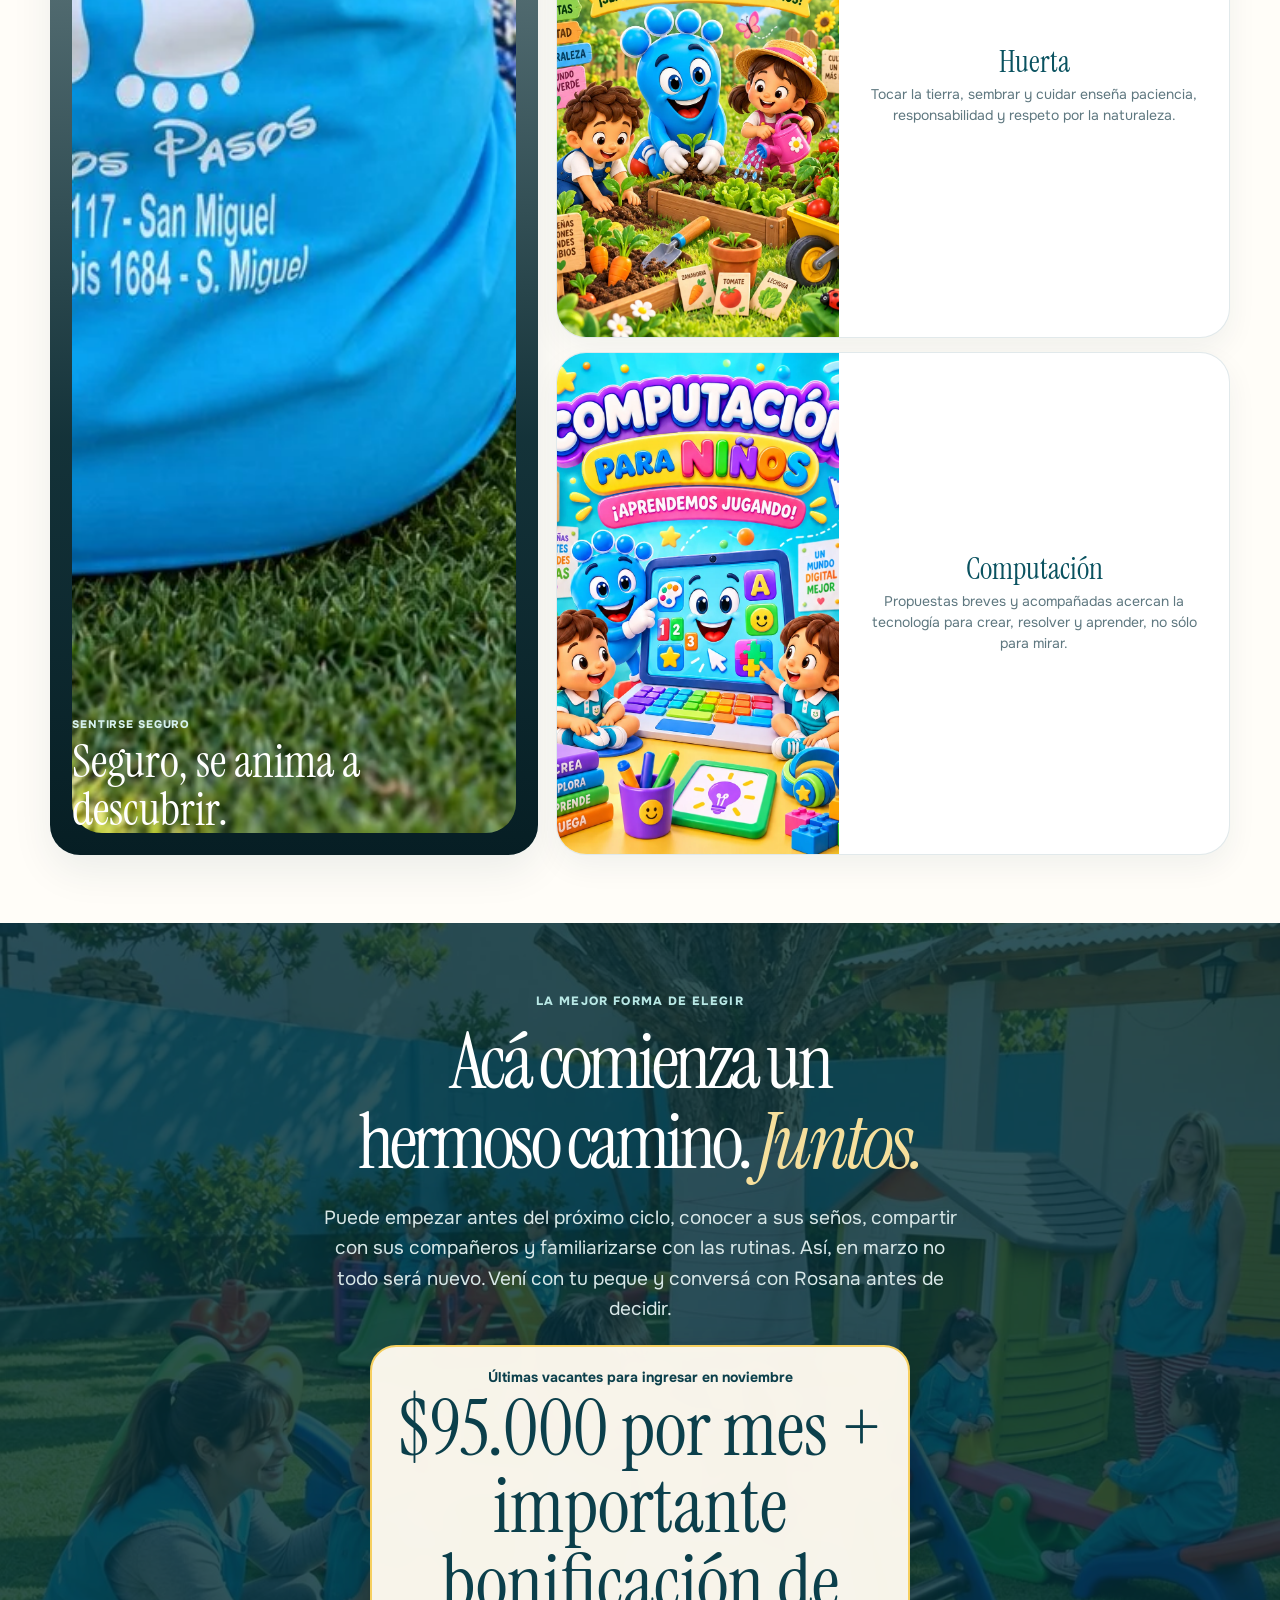
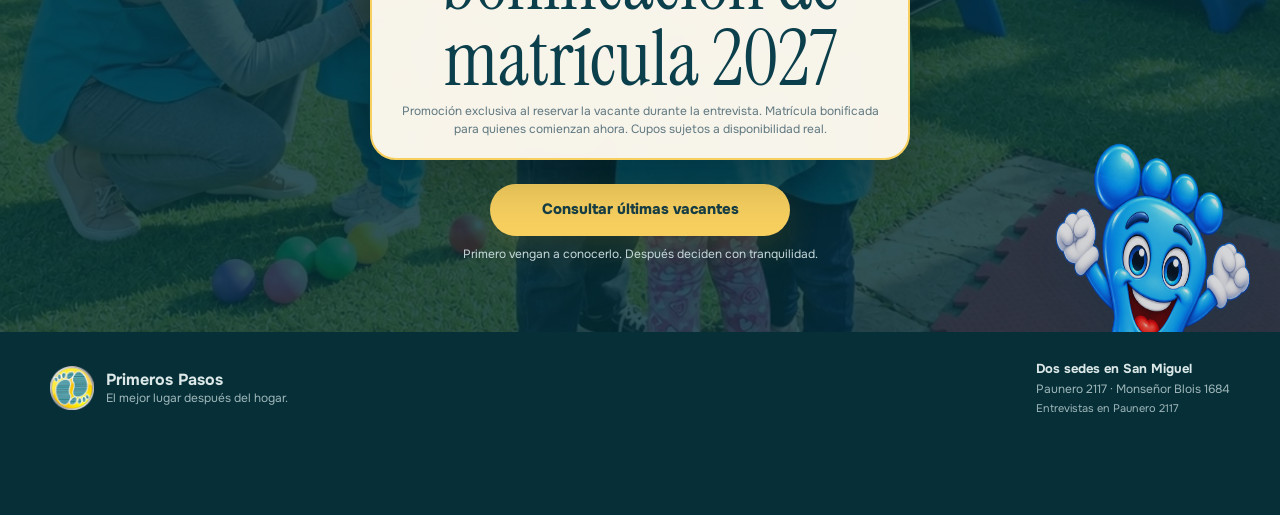
==== commit 470075bf: "copy: enfocar ingreso noviembre y ultimas vacantes" ====
--- a/visita/index.html
+++ b/visita/index.html
@@ -4,13 +4,13 @@
     <meta charset="utf-8" />
     <meta name="viewport" content="width=device-width, initial-scale=1, viewport-fit=cover" />
     <meta name="theme-color" content="#0a4e5c" />
-    <meta name="description" content="Jardín Maternal Primeros Pasos en San Miguel, de 18 meses a 4 años. Ingreso noviembre y diciembre a cuota promocional de $95.000. Conocé el jardín con tu peque y coordiná una entrevista con Rosana." />
+    <meta name="description" content="Últimas vacantes para ingresar en noviembre a Jardín Maternal Primeros Pasos, San Miguel. De 18 meses a 4 años. Cuota especial de $95.000 en noviembre y diciembre reservando en la entrevista." />
     <meta name="robots" content="index, follow" />
     <link rel="canonical" href="https://www.jardinprimerospasos.com/" />
     <meta property="og:type" content="website" />
     <meta property="og:locale" content="es_AR" />
     <meta property="og:title" content="Conocé Primeros Pasos · Jardín Maternal en San Miguel" />
-    <meta property="og:description" content="Empezar antes de marzo ayuda a familiarizarse con la salita, las seños y los compañeros. Vení a conocer Primeros Pasos con tu peque." />
+    <meta property="og:description" content="Últimas vacantes de noviembre. Empezar ahora permite conocer su salita, las seños y sus compañeros antes de marzo. Coordiná tu entrevista." />
     <meta property="og:url" content="https://www.jardinprimerospasos.com/" />
     <meta property="og:image" content="https://www.jardinprimerospasos.com/assets/grupo.jpg" />
     <meta name="twitter:card" content="summary_large_image" />
@@ -109,9 +109,9 @@
     <!-- Franja editorial: invitación al beneficio, sin duplicar CTA a WhatsApp -->
     <div class="weekly-ribbon" id="weekly-ribbon" hidden>
       <div class="wrap weekly-ribbon__inner">
-        <span class="weekly-ribbon__label">Una invitación para esta semana</span>
-        <span class="weekly-ribbon__message">Conocé Primeros Pasos con tu peque <span aria-hidden="true">·</span> Noviembre y diciembre a <strong>$95.000 por mes</strong></span>
-        <button class="weekly-ribbon__link" type="button" data-open-promo aria-haspopup="dialog">Ver beneficio <span aria-hidden="true">↗</span></button>
+        <span class="weekly-ribbon__label">Ingreso en noviembre · Últimas vacantes</span>
+        <span class="weekly-ribbon__message">Conocé Primeros Pasos con tu peque <span aria-hidden="true">·</span> <strong>Beneficio especial al reservar en la entrevista</strong></span>
+        <button class="weekly-ribbon__link" type="button" data-open-promo aria-haspopup="dialog">Conocer la oportunidad <span aria-hidden="true">↗</span></button>
       </div>
     </div>
 
@@ -136,18 +136,18 @@
         <div class="wrap hero__grid">
           <div class="hero__copy reveal">
             <p class="kicker">18 meses a 4 años · San Miguel</p>
-            <h1 id="hero-title">Que en marzo su jardín <em>ya sea un lugar conocido.</em></h1>
+            <h1 id="hero-title">Últimas vacantes de noviembre. <em>Que en marzo su jardín ya sea conocido.</em></h1>
             <p class="hero__slogan">El mejor lugar después del hogar.</p>
             <div class="hero-urgency" aria-label="Beneficio especial de ingreso">
-              <span class="hero-urgency__eyebrow">INGRESO NOVIEMBRE Y DICIEMBRE · CUOTA PROMOCIONAL $95.000</span>
-              <strong>Empezar antes le da tiempo para sentirse parte.</strong>
+              <span class="hero-urgency__eyebrow">INGRESO EN NOVIEMBRE · ÚLTIMAS VACANTES</span>
+              <strong>Empezar ahora le da tiempo para sentirse parte.</strong>
               <small class="hero-urgency__benefit">Conoce el jardín, a sus seños y a sus compañeritos de a poco. En marzo no todo será nuevo.</small>
             </div>
-            <p class="hero__lead">Vení con tu peque, recorré las salas y conversá con Rosana. Si decidís empezar ahora, accedés a una importante bonificación en la matrícula 2027. Vacantes limitadas según sala y sede.</p>
+            <p class="hero__lead">Vení con tu peque, recorré las salas y conversá con Rosana. Reservando una de las últimas vacantes de noviembre durante la entrevista, accedés a la cuota especial y a una importante bonificación en la matrícula 2027.</p>
             <div class="hero__actions">
               <div class="hero__primary-action">
-                <a class="button button--sun" data-whatsapp data-track="hero" href="https://wa.me/5491130011050?text=Hola%2C%20quiero%20coordinar%20una%20entrevista%20para%20ingreso%20en%20noviembre%20o%20diciembre%2C%20y%20conocer%20Primeros%20Pasos%20con%20mi%20peque.">Quiero coordinar una visita</a>
-                <span>La cuota promocional de $95.000 para noviembre y diciembre se obtiene al reservar la vacante durante la entrevista.</span>
+                <a class="button button--sun" data-whatsapp data-track="hero" href="https://wa.me/5491130011050?text=Hola%2C%20quiero%20coordinar%20una%20entrevista%20por%20una%20de%20las%20ultimas%20vacantes%20de%20noviembre%20en%20Primeros%20Pasos.">Consultar vacantes de noviembre</a>
+                <span>Cuota especial de $95.000 por mes en noviembre y diciembre, exclusiva al reservar tu vacante en la entrevista.</span>
               </div>
               <a class="hero__plain" href="#como-funciona">Ver cómo es la visita <span>↓</span></a>
             </div>
@@ -180,19 +180,19 @@
       <section class="entry-offer" aria-labelledby="entry-offer-title">
         <div class="wrap entry-offer__shell reveal">
           <div class="entry-offer__copy">
-            <p class="kicker">Una oportunidad de ingreso para noviembre y diciembre</p>
-            <h2 id="entry-offer-title">Dos meses para <em>conocer su nuevo mundo.</em></h2>
+            <p class="kicker">Últimas vacantes · Ingreso en noviembre</p>
+            <h2 id="entry-offer-title">Empezá en noviembre. <em>Marzo ya no será todo nuevo.</em></h2>
             <p>Empezar antes del próximo ciclo le permite conocer el jardín, a su seño, a sus compañeritos y las rutinas a su propio ritmo. Esa familiaridad puede hacer más tranquila la vuelta en marzo de 2027.</p>
             <div class="entry-offer__benefits">
               <span>Conocer seños y compañeros desde ahora</span>
               <span>Familiarizarse con el espacio y las rutinas</span>
               <span>Llegar a marzo con personas y espacios conocidos</span>
             </div>
-            <a class="button button--dark" data-whatsapp data-track="oferta_empezar_ahora" href="https://wa.me/5491130011050?text=Hola%2C%20quiero%20conocer%20la%20cuota%20promocional%20de%20noviembre%20y%20diciembre%20y%20coordinar%20una%20entrevista.">Quiero conocer la promoción</a>
-            <small class="entry-offer__where">Noviembre y diciembre: cuota promocional de $95.000 por mes, exclusiva al reservar la vacante en la entrevista. Importante bonificación en matrícula 2027 para quienes comienzan ahora. Sujeto a vacantes.</small>
+            <a class="button button--dark" data-whatsapp data-track="oferta_empezar_ahora" href="https://wa.me/5491130011050?text=Hola%2C%20quiero%20conocer%20las%20ultimas%20vacantes%20para%20ingresar%20en%20noviembre%20y%20coordinar%20una%20entrevista.">Consultar vacantes</a>
+            <small class="entry-offer__where">Ingresando en noviembre: cuota promocional de $95.000 por mes en noviembre y diciembre, exclusiva al reservar la vacante en la entrevista. Importante bonificación en matrícula 2027 para quienes comienzan ahora. Sujeto a vacantes.</small>
           </div>
           <div class="entry-offer__deadline">
-            <b>Las vacantes son limitadas por sala y sede</b>
+            <b>Últimas vacantes de noviembre, según sala y sede</b>
             <span>Coordiná la visita para conocer los cupos disponibles. Rosana te explica la propuesta; si elegís inscribirlo, reservás la vacante y el beneficio durante la entrevista.</span>
           </div>
         </div>
@@ -402,11 +402,11 @@
             <h2 id="closing-title">Acá comienza un hermoso camino. <em>Juntos.</em></h2>
             <p>Puede empezar antes del próximo ciclo, conocer a sus seños, compartir con sus compañeros y familiarizarse con las rutinas. Así, en marzo no todo será nuevo. Vení con tu peque y conversá con Rosana antes de decidir.</p>
             <div class="closing__offer">
-              <span>Ingreso promocional para noviembre y diciembre</span>
+              <span>Últimas vacantes para ingresar en noviembre</span>
               <strong>$95.000 por mes + importante bonificación de matrícula 2027</strong>
               <small>Promoción exclusiva al reservar la vacante durante la entrevista. Matrícula bonificada para quienes comienzan ahora. Cupos sujetos a disponibilidad real.</small>
             </div>
-            <a class="button button--sun" data-whatsapp data-track="cierre" href="https://wa.me/5491130011050?text=Hola%2C%20quiero%20reservar%20una%20entrevista%20y%20conocer%20la%20promocion%20de%20noviembre%20y%20diciembre%20de%20Primeros%20Pasos.">Quiero coordinar una visita</a>
+            <a class="button button--sun" data-whatsapp data-track="cierre" href="https://wa.me/5491130011050?text=Hola%2C%20quiero%20una%20entrevista%20para%20ingresar%20en%20noviembre%20a%20Primeros%20Pasos.">Consultar últimas vacantes</a>
             <small class="closing__microcopy">Primero vengan a conocerlo. Después deciden con tranquilidad.</small>
           </div>
           <img class="mascot mascot--jump" src="../assets/mascota-salta.webp" alt="" aria-hidden="true" width="330" height="330" />
@@ -443,13 +443,13 @@
         <span class="promo-banner__photo-note">El mejor lugar después del hogar.</span>
       </div>
       <div class="promo-banner__body">
-        <div class="promo-banner__eyebrow">Una oportunidad especial de esta semana</div>
-        <h2 id="promo-title">Que marzo los encuentre <em>sintiéndose parte.</em></h2>
+        <div class="promo-banner__eyebrow">Ingreso en noviembre · Últimas vacantes</div>
+        <h2 id="promo-title">Empezá en noviembre. <em>Que marzo ya le resulte familiar.</em></h2>
         <p id="promo-copy">Vení con tu peque, conocé su salita, sus seños y sus compañeritos. Empezar antes puede hacer que en marzo todo resulte más familiar.</p>
         <div class="promo-banner__offer">
-          <span>Ingreso noviembre y diciembre</span>
+          <span>Beneficio exclusivo para ingresar en noviembre</span>
           <strong>$95.000 <small>por mes</small></strong>
-          <span>+ importante bonificación en matrícula 2027 para quienes comienzan ahora.</span>
+          <span>Cuota especial en noviembre y diciembre, más importante bonificación en matrícula 2027.</span>
         </div>
         <div class="promo-banner__deadline">Esta vigencia semanal cierra el jueves a las 23:59 (hora argentina)</div>
         <div class="promo-countdown" role="timer" aria-label="Tiempo restante de la vigencia semanal">
@@ -458,7 +458,7 @@
           <span><b data-count-minutes>--</b><small>min</small></span>
           <span><b data-count-seconds>--</b><small>seg</small></span>
         </div>
-        <a class="button button--sun promo-banner__cta" data-whatsapp data-track="promo_empezar_ahora" href="https://wa.me/5491130011050?text=Hola%2C%20quiero%20coordinar%20una%20entrevista%20para%20conocer%20Primeros%20Pasos%20y%20reservar%20el%20beneficio%20de%20noviembre%20y%20diciembre.">Quiero conocer el jardín</a>
+        <a class="button button--sun promo-banner__cta" data-whatsapp data-track="promo_empezar_ahora" href="https://wa.me/5491130011050?text=Hola%2C%20quiero%20una%20entrevista%20para%20conocer%20las%20ultimas%20vacantes%20de%20ingreso%20en%20noviembre%20de%20Primeros%20Pasos.">Consultar últimas vacantes</a>
         <small class="promo-banner__assurance">Beneficio exclusivo al reservar la vacante durante la entrevista con Rosana, sujeto a cupos por sala y sede.</small>
         <small class="promo-banner__renewal">Las condiciones semanales se renuevan los viernes según disponibilidad real.</small>
       </div>
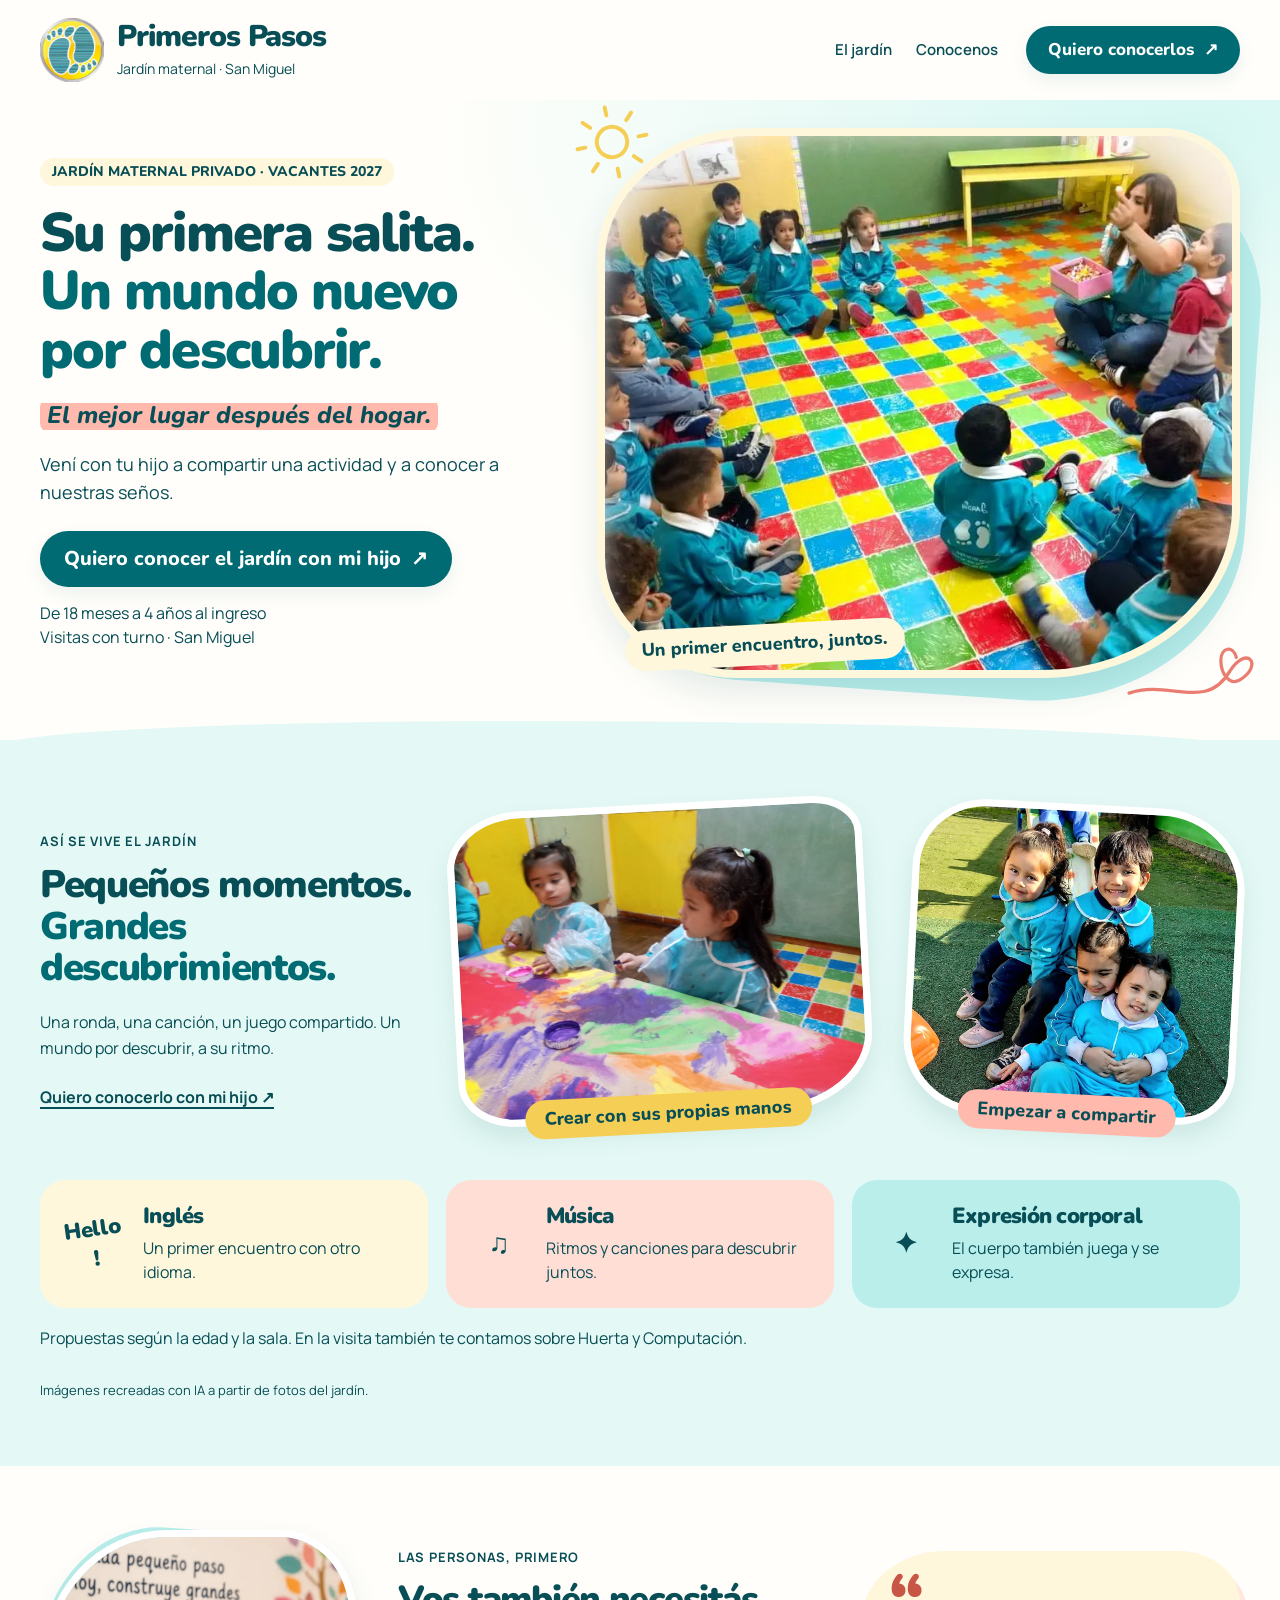
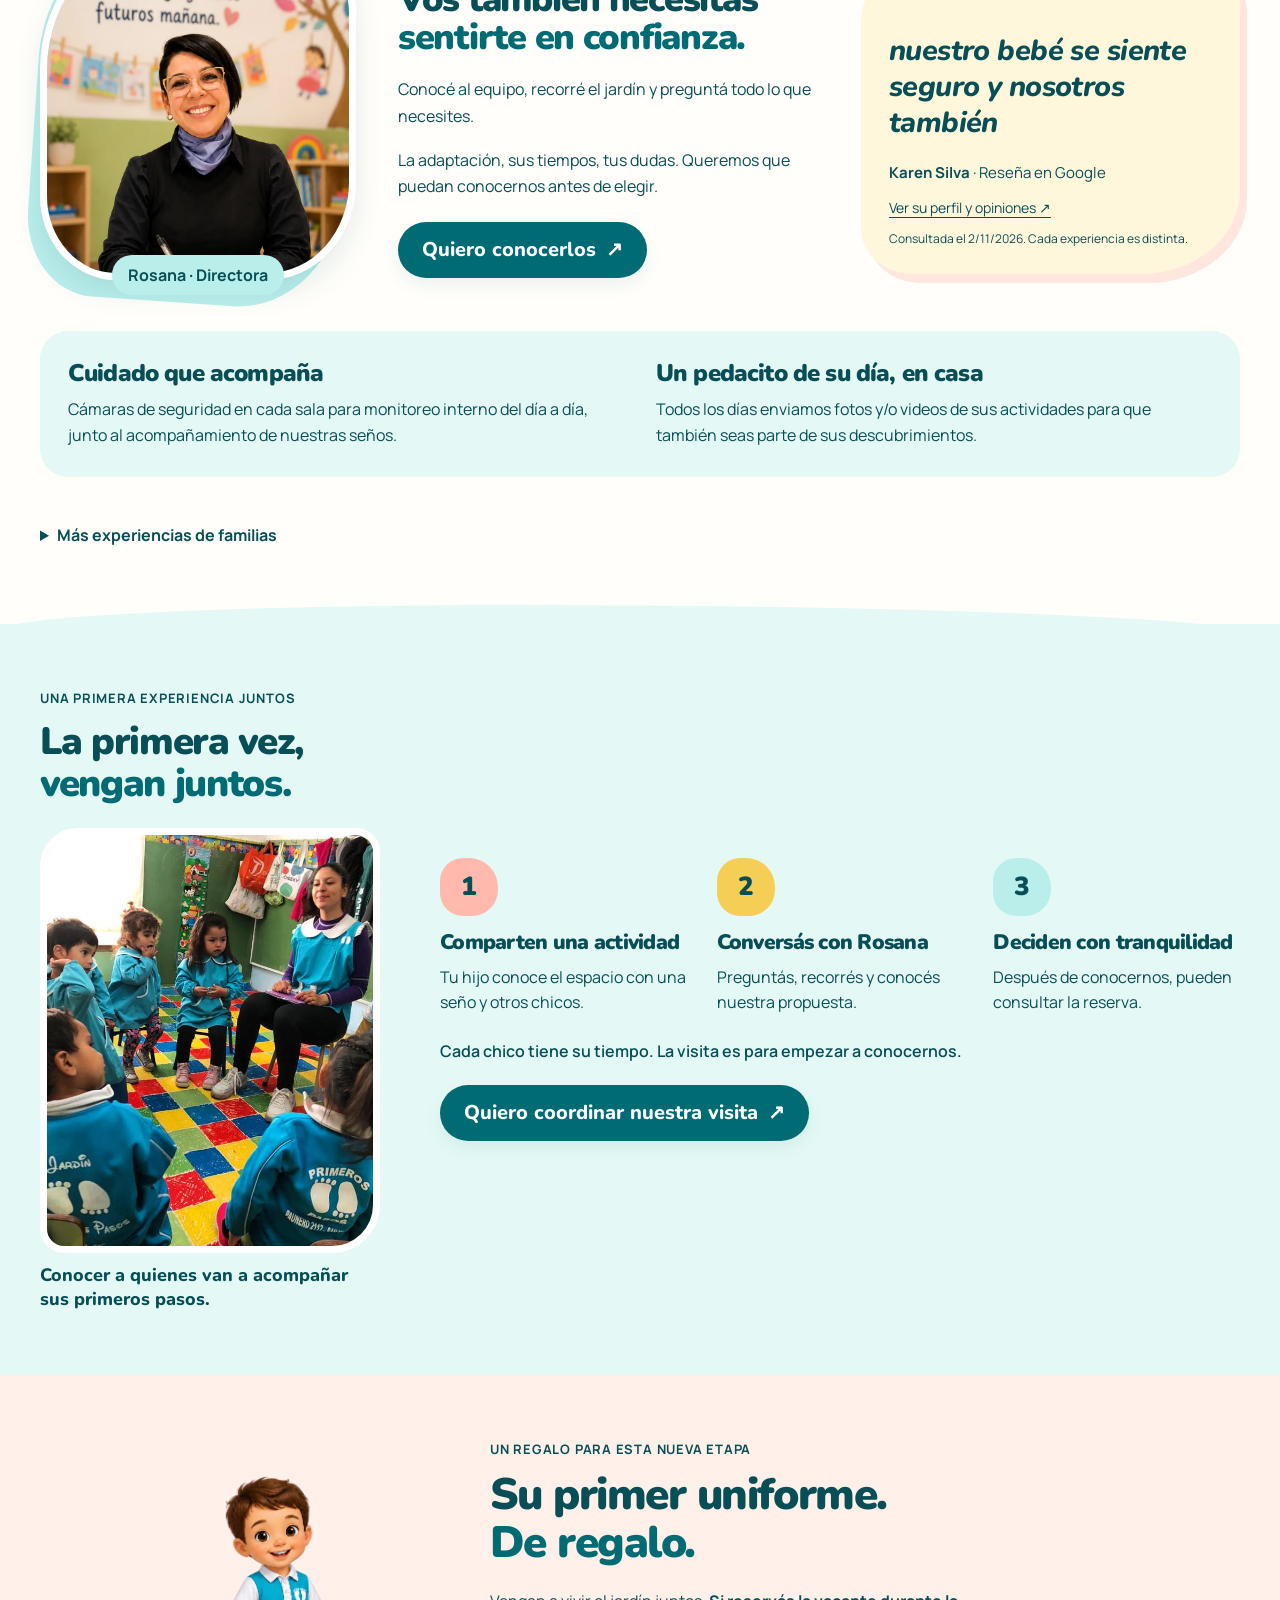
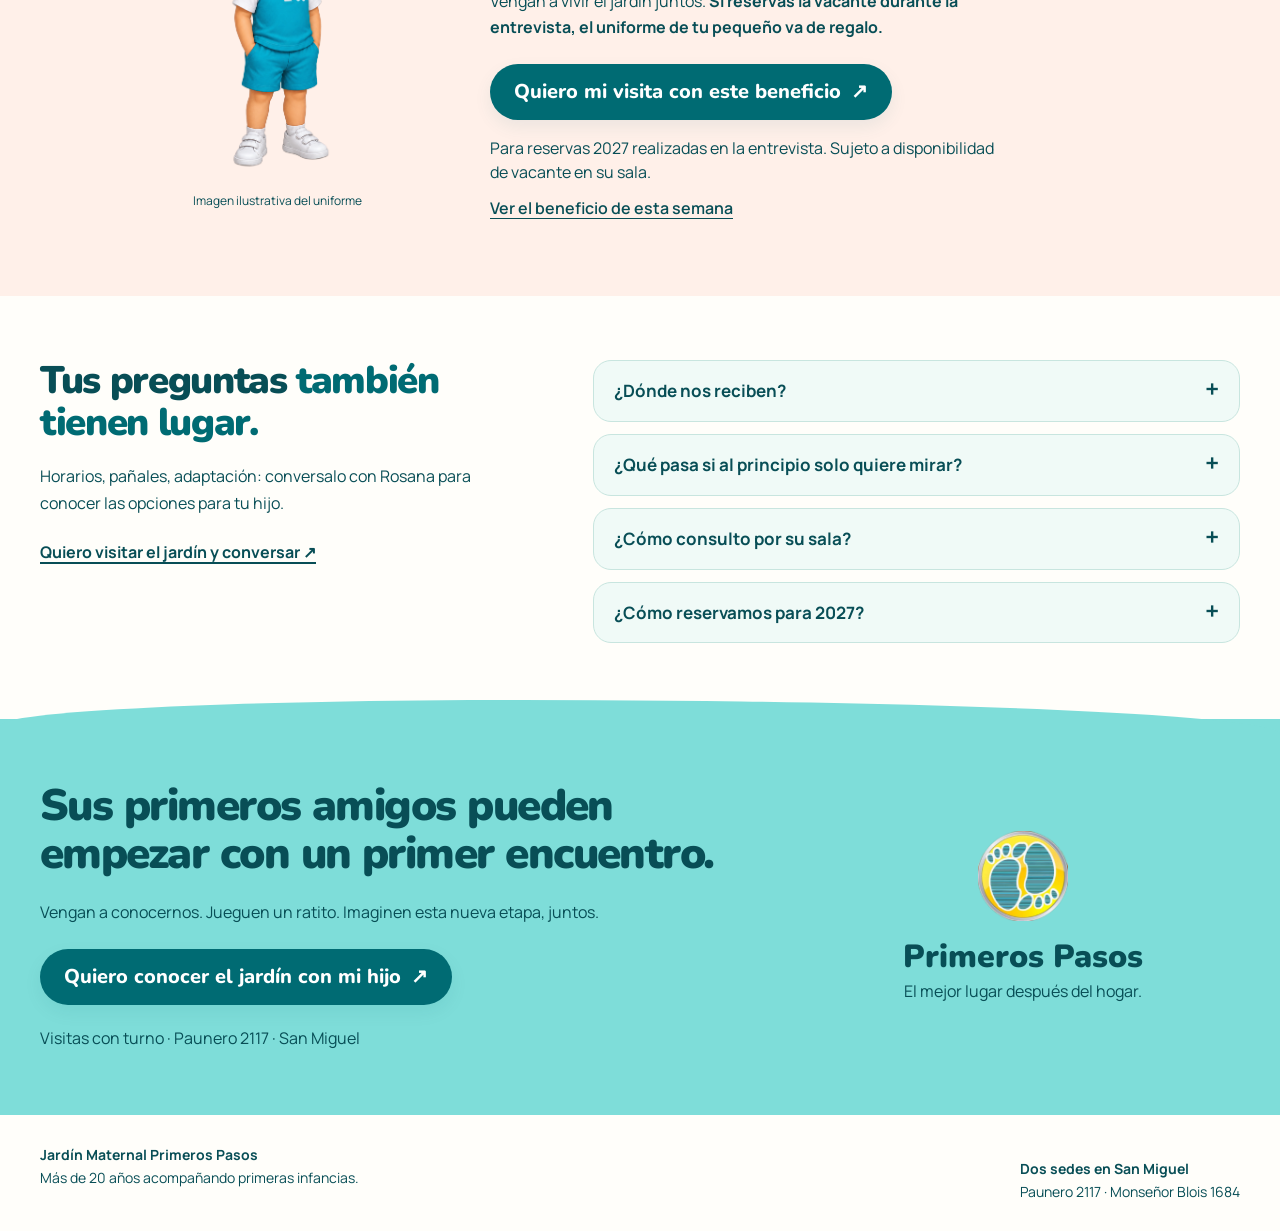
==== commit 4f737e63: "Publicar landing 2027 V15 con confianza y beneficio del uniforme" ====
--- a/visita/index.html
+++ b/visita/index.html
@@ -3,19 +3,19 @@
   <head>
     <meta charset="utf-8" />
     <meta name="viewport" content="width=device-width, initial-scale=1, viewport-fit=cover" />
-    <meta name="theme-color" content="#0a4e5c" />
-    <meta name="description" content="Últimas vacantes para ingresar en noviembre a Jardín Maternal Primeros Pasos, San Miguel. De 18 meses a 4 años. Cuota especial de $95.000 en noviembre y diciembre reservando en la entrevista." />
+    <meta name="theme-color" content="#073e47" />
+    <meta name="description" content="Vení con tu hijo a vivir Primeros Pasos: una actividad con una seño, otros chicos y una charla con Rosana. Jardín maternal privado en San Miguel. Vacantes 2027." />
     <meta name="robots" content="index, follow" />
     <link rel="canonical" href="https://www.jardinprimerospasos.com/" />
     <meta property="og:type" content="website" />
     <meta property="og:locale" content="es_AR" />
-    <meta property="og:title" content="Conocé Primeros Pasos · Jardín Maternal en San Miguel" />
-    <meta property="og:description" content="Últimas vacantes de noviembre. Empezar ahora permite conocer su salita, las seños y sus compañeros antes de marzo. Coordiná tu entrevista." />
+    <meta property="og:title" content="Vení a vivir Primeros Pasos con tu hijo · Vacantes 2027" />
+    <meta property="og:description" content="Antes de elegir su jardín, vení a vivirlo con tu hijo. Coordiná una visita con actividad y conocé a nuestro equipo en San Miguel." />
     <meta property="og:url" content="https://www.jardinprimerospasos.com/" />
-    <meta property="og:image" content="https://www.jardinprimerospasos.com/assets/grupo.jpg" />
+    <meta property="og:image" content="https://www.jardinprimerospasos.com/images/hero-acompanamiento-primeros-pasos.jpg" />
     <meta name="twitter:card" content="summary_large_image" />
 
-    <title>Conocé Primeros Pasos · Jardín Maternal en San Miguel</title>
+    <title>Primeros Pasos · Viví el jardín con tu hijo · Vacantes 2027</title>
     <link rel="icon" href="../images/favicon.ico" sizes="any" />
     <link rel="apple-touch-icon" href="../images/apple-touch-icon.png" />
 
@@ -25,13 +25,12 @@
     <link rel="preconnect" href="https://api.whatsapp.com" />
     <link rel="preconnect" href="https://www.googletagmanager.com" />
     <link rel="dns-prefetch" href="https://connect.facebook.net" />
-    <link href="https://fonts.googleapis.com/css2?family=Caveat:wght@600;700&family=Instrument+Serif:ital@0;1&family=Onest:wght@400;500;600;700;800&display=swap" rel="stylesheet" />
-    <link rel="preload" as="image" href="../assets/grupo.webp" type="image/webp" />
+    <link href="https://fonts.googleapis.com/css2?family=Nunito:wght@600;700;800;900&family=Manrope:wght@400;500;600;700&display=swap" rel="stylesheet" />
+    <link rel="preload" as="image" href="../images/galeria-ronda-primeros-pasos.webp" type="image/webp" />
 
-    <!-- Estilos V12 Visita -->
-    <link rel="stylesheet" href="../css/v12-visita.css" />
-    <link rel="stylesheet" href="../css/v12-octubre.css" />
-    <link rel="stylesheet" href="../css/v12-oportunidad-semanal.css" />
+    <!-- Diseño V15 publicado -->
+    <link rel="stylesheet" href="../css/v14-calidez.css" />
+    <link rel="stylesheet" href="../css/v15-confianza.css" />
 
     <!--
       TRACKING — Consent Mode v2 (simplificado)
@@ -96,379 +95,97 @@
       }
     </script>
   </head>
-  <body data-version="v12-visita">
-    <!-- Google Tag Manager (noscript) -->
-    <noscript><iframe src="https://www.googletagmanager.com/ns.html?id=GTM-NZ5WHRZ" height="0" width="0" style="display:none;visibility:hidden"></iframe></noscript>
-    <!-- End Google Tag Manager (noscript) -->
-    <noscript><img height="1" width="1" style="display:none"
-      src="https://www.facebook.com/tr?id=2817614701920348&ev=PageView&noscript=1" alt=""
-    /></noscript>
+  <body data-version="v15-confianza-uniforme-2027">
 
-    <div class="progress" aria-hidden="true"><span></span></div>
+<a class="skip-link" href="#contenido">Ir al contenido</a>
+<div class="progress" aria-hidden="true"><span></span></div>
+<header class="header" id="inicio"><div class="wrap header__inner">
+<a class="brand" href="#inicio" aria-label="Primeros Pasos, inicio"><img src="../assets/logo-circular-primeros-pasos.png" alt="" width="64" height="64"/><span><strong>Primeros Pasos</strong><small>Jardín maternal · San Miguel</small></span></a>
+<nav aria-label="Navegación principal"><a href="#momentos">El jardín</a><a href="#entrevista">Conocenos</a></nav>
+<a class="button button--small" data-whatsapp data-track="header" href="https://wa.me/5491130011050?text=Hola%2C%20quiero%20coordinar%20una%20visita%20con%20mi%20hijo%20para%20compartir%20una%20actividad%20y%20conocer%20Primeros%20Pasos.%20Buscamos%20jard%C3%ADn%20para%202027.">Quiero conocerlos<span aria-hidden="true"> ↗</span></a>
+</div></header>
+<main id="contenido">
+<section class="hero" aria-labelledby="hero-title"><div class="wrap hero__grid">
+<div class="hero__copy"><p class="eyebrow">Jardín maternal privado · Vacantes 2027</p>
+<h1 id="hero-title">Su primera salita.<br/><em>Un mundo nuevo por descubrir.</em></h1>
+<p class="slogan"><span>El mejor lugar después del hogar.</span></p>
+<p class="hero__lead">Vení con tu hijo a compartir una actividad y a conocer a nuestras seños.</p></div>
+<figure class="hero__art photo-frame"><img src="../images/galeria-ronda-primeros-pasos.webp" width="760" height="759" fetchpriority="high" alt="Recreación visual de una seño compartiendo una ronda con chicos del jardín"/><span class="photo-tag">Un primer encuentro, juntos.</span><svg class="sun doodle" viewBox="0 0 100 100" aria-hidden="true"><g fill="none" stroke="currentColor" stroke-width="5" stroke-linecap="round"><circle cx="50" cy="50" r="19"/><path d="M50 6v10m0 68v10M6 50h10m68 0h10M19 19l8 8m46 46 8 8M19 81l8-8m46-46 8-8"/></g></svg><svg class="heart doodle" viewBox="0 0 160 90" aria-hidden="true"><path d="M5 74c50-17 95 23 124-27 22-33 40-8 15 9-16 12-26-8-26-22 0-17 15-19 19-4" fill="none" stroke="currentColor" stroke-width="4" stroke-linecap="round"/></svg></figure>
+<div class="hero__action"><a class="button" data-whatsapp data-track="hero" href="https://wa.me/5491130011050?text=Hola%2C%20quiero%20coordinar%20una%20visita%20con%20mi%20hijo%20para%20compartir%20una%20actividad%20y%20conocer%20Primeros%20Pasos.%20Buscamos%20jard%C3%ADn%20para%202027.">Quiero conocer el jardín con mi hijo<span aria-hidden="true"> ↗</span></a>
+<p class="hero__facts">De 18 meses a 4 años al ingreso<br/>Visitas con turno · San Miguel</p></div>
+</div></section>
 
-    <!-- Franja editorial: invitación al beneficio, sin duplicar CTA a WhatsApp -->
-    <div class="weekly-ribbon" id="weekly-ribbon" hidden>
-      <div class="wrap weekly-ribbon__inner">
-        <span class="weekly-ribbon__label">Ingreso en noviembre · Últimas vacantes</span>
-        <span class="weekly-ribbon__message">Conocé Primeros Pasos con tu peque <span aria-hidden="true">·</span> <strong>Beneficio especial al reservar en la entrevista</strong></span>
-        <button class="weekly-ribbon__link" type="button" data-open-promo aria-haspopup="dialog">Conocer la oportunidad <span aria-hidden="true">↗</span></button>
-      </div>
-    </div>
+<section class="moments section wave" id="momentos" aria-labelledby="moments-title"><div class="wrap moments__grid">
+<div class="moments__copy"><p class="kicker">Así se vive el jardín</p><h2 id="moments-title">Pequeños momentos.<br/><em>Grandes descubrimientos.</em></h2><p>Una ronda, una canción, un juego compartido. Un mundo por descubrir, a su ritmo.</p><a class="text-cta" data-whatsapp data-track="oferta_empezar_ahora" href="https://wa.me/5491130011050?text=Hola%2C%20quiero%20coordinar%20una%20visita%20con%20mi%20hijo%20para%20compartir%20una%20actividad%20y%20conocer%20Primeros%20Pasos.%20Buscamos%20jard%C3%ADn%20para%202027.">Quiero conocerlo con mi hijo<span aria-hidden="true"> ↗</span></a></div>
+<figure class="moment moment--round"><img src="../images/web3-candidates/WhatsApp%20Image%202021-11-24%20at%209.09.08%20PM%20(3).jpeg" loading="lazy" alt="Recreación visual de dos niñas pintando en una mesa del jardín"/><figcaption>Crear con sus propias manos</figcaption></figure>
+<figure class="moment moment--patio"><img src="../images/galeria-patio-primeros-pasos.webp" loading="lazy" alt="Recreación visual de chicos compartiendo un momento en el patio"/><figcaption>Empezar a compartir</figcaption></figure>
+</div><div class="wrap activities" aria-label="Propuestas del jardín">
+<article class="activity activity--english"><span aria-hidden="true">Hello!</span><div><h3>Inglés</h3><p>Un primer encuentro con otro idioma.</p></div></article>
+<article class="activity activity--music"><span aria-hidden="true">♫</span><div><h3>Música</h3><p>Ritmos y canciones para descubrir juntos.</p></div></article>
+<article class="activity activity--movement"><span aria-hidden="true">✦</span><div><h3>Expresión corporal</h3><p>El cuerpo también juega y se expresa.</p></div></article>
+<p class="activities__note">Propuestas según la edad y la sala. En la visita también te contamos sobre Huerta y Computación.</p>
+<p class="ai-disclosure">Imágenes recreadas con IA a partir de fotos del jardín.</p></div></section>
 
-    <!-- Header -->
-    <header class="header" id="inicio">
-      <div class="wrap header__inner">
-        <a class="brand" href="#inicio" aria-label="Primeros Pasos, inicio">
-          <img src="../assets/logo-circular-primeros-pasos.png" alt="Logo de Jardín Maternal Primeros Pasos" width="52" height="52" />
-          <span>
-            <strong>Primeros Pasos</strong>
-            <small>Jardín Maternal · San Miguel</small>
-          </span>
-        </a>
-        <a class="button button--header" data-whatsapp data-track="header" href="https://wa.me/5491130011050?text=Hola%2C%20quiero%20conocer%20Primeros%20Pasos%20con%20mi%20peque%20y%20coordinar%20una%20visita.">Reservar entrevista</a>
-      </div>
-    </header>
+<section class="people section" id="entrevista" aria-labelledby="people-title"><div class="wrap people__grid">
+<figure class="portrait photo-frame"><img src="../images/rosana-primeros-pasos.webp" width="900" height="1350" loading="lazy" alt="Rosana, directora de Primeros Pasos"/><figcaption>Rosana · Directora</figcaption></figure>
+<div class="people__copy"><p class="kicker">Las personas, primero</p><h2 id="people-title">Vos también necesitás <em>sentirte en confianza.</em></h2><p>Conocé al equipo, recorré el jardín y preguntá todo lo que necesites.</p><p>La adaptación, sus tiempos, tus dudas. Queremos que puedan conocernos antes de elegir.</p><a class="button" data-whatsapp data-track="entrevista" href="https://wa.me/5491130011050?text=Hola%2C%20quiero%20coordinar%20una%20visita%20con%20mi%20hijo%20para%20compartir%20una%20actividad%20y%20conocer%20Primeros%20Pasos.%20Buscamos%20jard%C3%ADn%20para%202027.">Quiero conocerlos<span aria-hidden="true"> ↗</span></a></div>
+<aside class="family-note" id="familias" aria-label="Experiencia de una familia"><span class="quote-mark" aria-hidden="true">“</span><blockquote>nuestro bebé se siente seguro y nosotros también</blockquote><p><strong>Karen Silva</strong> · Reseña en Google</p><a href="https://www.google.com/maps/contrib/109087066113329341975/reviews?hl=es-419" target="_blank" rel="noopener noreferrer">Ver su perfil y opiniones ↗</a><p class="review-date">Consultada el 2/11/2026. Cada experiencia es distinta.</p></aside>
+</div>
+<div class="wrap care-band" aria-label="Cuidado y comunicación con las familias">
+<div><h3>Cuidado que acompaña</h3><p>Cámaras de seguridad en cada sala para monitoreo interno del día a día, junto al acompañamiento de nuestras seños.</p></div>
+<div><h3>Un pedacito de su día, en casa</h3><p>Todos los días enviamos fotos y/o videos de sus actividades para que también seas parte de sus descubrimientos.</p></div>
+</div>
+<div class="wrap extra-reviews"><details><summary>Más experiencias de familias</summary><div class="extra-reviews__grid">
+<blockquote>“siempre nos acompañaron con paciencia y contención”<cite>Lara Sánchez · <a href="https://www.google.com/maps/reviews/data=!4m5!14m4!1m3!1m2!1s103976602092960316131!2s0x95bcbd6ba66e868f:0x7316e223228a6453?ved=1t:31295&amp;ictx=111" target="_blank" rel="noopener noreferrer">Leer reseña</a></cite></blockquote>
+<blockquote>“la adaptación respetuosa, vínculo afectivo”<cite>Denise Ayelen Cirulli · <a href="https://www.google.com/maps/contrib/114768681983388831486/reviews?hl=es-419" target="_blank" rel="noopener noreferrer">Ver perfil y opiniones</a></cite></blockquote>
+</div></details></div></section>
 
-    <main>
-      <!-- Hero -->
-      <section class="hero" aria-labelledby="hero-title">
-        <div class="hero__wash" aria-hidden="true"></div>
-        <div class="wrap hero__grid">
-          <div class="hero__copy reveal">
-            <p class="kicker">18 meses a 4 años · San Miguel</p>
-            <h1 id="hero-title">Últimas vacantes de noviembre. <em>Que en marzo su jardín ya sea conocido.</em></h1>
-            <p class="hero__slogan">El mejor lugar después del hogar.</p>
-            <div class="hero-urgency" aria-label="Beneficio especial de ingreso">
-              <span class="hero-urgency__eyebrow">INGRESO EN NOVIEMBRE · ÚLTIMAS VACANTES</span>
-              <strong>Empezar ahora le da tiempo para sentirse parte.</strong>
-              <small class="hero-urgency__benefit">Conoce el jardín, a sus seños y a sus compañeritos de a poco. En marzo no todo será nuevo.</small>
-            </div>
-            <p class="hero__lead">Vení con tu peque, recorré las salas y conversá con Rosana. Reservando una de las últimas vacantes de noviembre durante la entrevista, accedés a la cuota especial y a una importante bonificación en la matrícula 2027.</p>
-            <div class="hero__actions">
-              <div class="hero__primary-action">
-                <a class="button button--sun" data-whatsapp data-track="hero" href="https://wa.me/5491130011050?text=Hola%2C%20quiero%20coordinar%20una%20entrevista%20por%20una%20de%20las%20ultimas%20vacantes%20de%20noviembre%20en%20Primeros%20Pasos.">Consultar vacantes de noviembre</a>
-                <span>Cuota especial de $95.000 por mes en noviembre y diciembre, exclusiva al reservar tu vacante en la entrevista.</span>
-              </div>
-              <a class="hero__plain" href="#como-funciona">Ver cómo es la visita <span>↓</span></a>
-            </div>
-            <div class="trust-row" aria-label="Por qué las familias nos eligen">
-              <span><b>+20 años</b> acompañando primeras infancias</span>
-              <span><b>Adaptación acompañada</b> respetando cada ritmo</span>
-              <span><b>Comunicación diaria</b> cerca de cada familia</span>
-            </div>
-          </div>
+<section class="visit section wave" id="como-funciona" aria-labelledby="visit-title"><div class="wrap visit__grid">
+<div class="visit__intro"><p class="kicker">Una primera experiencia juntos</p><h2 id="visit-title">La primera vez,<br/><em>vengan juntos.</em></h2><svg class="heart doodle" viewBox="0 0 160 90" aria-hidden="true"><path d="M5 74c50-17 95 23 124-27 22-33 40-8 15 9-16 12-26-8-26-22 0-17 15-19 19-4" fill="none" stroke="currentColor" stroke-width="4" stroke-linecap="round"/></svg><figure class="visit-photo"><img src="../images/web3-candidates/IMG_20231023_222550_568.jpg" loading="lazy" alt="Recreación visual de una seño compartiendo una ronda con chicos en la salita"/><figcaption>Conocer a quienes van a acompañar sus primeros pasos.</figcaption></figure></div>
+<div class="visit__content"><ol class="steps">
+<li><span class="step-icon" aria-hidden="true">1</span><h3>Comparten una actividad</h3><p>Tu hijo conoce el espacio con una seño y otros chicos.</p></li>
+<li><span class="step-icon" aria-hidden="true">2</span><h3>Conversás con Rosana</h3><p>Preguntás, recorrés y conocés nuestra propuesta.</p></li>
+<li><span class="step-icon" aria-hidden="true">3</span><h3>Deciden con tranquilidad</h3><p>Después de conocernos, pueden consultar la reserva.</p></li>
+</ol><p class="visit__reassurance">Cada chico tiene su tiempo. La visita es para empezar a conocernos.</p>
+<a class="button" data-whatsapp data-track="como_funciona" href="https://wa.me/5491130011050?text=Hola%2C%20quiero%20coordinar%20una%20visita%20con%20mi%20hijo%20para%20compartir%20una%20actividad%20y%20conocer%20Primeros%20Pasos.%20Buscamos%20jard%C3%ADn%20para%202027.">Quiero coordinar nuestra visita<span aria-hidden="true"> ↗</span></a></div></div></section>
 
-          <div class="hero__art reveal" aria-label="Momentos reales de Primeros Pasos">
-            <div class="hero__sun" aria-hidden="true"></div>
-            <picture class="hero__photo hero__photo--main">
-              <source srcset="../assets/grupo.webp" type="image/webp" />
-              <img src="../assets/grupo.jpg" alt="Chicos de Primeros Pasos compartiendo un momento de juego" fetchpriority="high" width="800" height="600" />
-            </picture>
-            <picture class="hero__photo hero__photo--small">
-              <source srcset="../assets/galeria-acompanamiento.webp" type="image/webp" />
-              <img src="../assets/galeria-acompanamiento.jpg" alt="Docente acompañando de cerca a los chicos" width="400" height="300" />
-            </picture>
-            <img class="mascot mascot--peek" src="../assets/mascota-asoma.webp" alt="" aria-hidden="true" width="180" height="180" />
-            <div class="hero__note">Ellos también saben elegir.</div>
-          </div>
-        </div>
-      </section>
+<section class="uniform section" id="uniforme" aria-labelledby="uniform-title"><div class="wrap uniform__grid">
+<figure class="uniform__art"><img src="../images/Ni%C3%B1o%20sonriente%20con%20uniforme%20turquesa.png" width="1126" height="1397" loading="lazy" alt="Ilustración de un niño con el uniforme turquesa de Primeros Pasos"/><figcaption>Imagen ilustrativa del uniforme</figcaption></figure>
+<div><p class="kicker">Un regalo para esta nueva etapa</p><h2 id="uniform-title">Su primer uniforme.<br/><em>De regalo.</em></h2><p>Vengan a vivir el jardín juntos. <strong>Si reservás la vacante durante la entrevista, el uniforme de tu pequeño va de regalo.</strong></p>
+<a class="button" data-whatsapp data-track="uniforme_inline" href="https://wa.me/5491130011050?text=Hola%2C%20quiero%20coordinar%20una%20visita%20con%20mi%20hijo%20para%20conocer%20Primeros%20Pasos%20y%20aprovechar%20el%20uniforme%20de%20regalo%20si%20reservamos%20durante%20la%20entrevista%20para%202027.">Quiero mi visita con este beneficio <span aria-hidden="true">↗</span></a>
+<p class="uniform__terms">Para reservas 2027 realizadas en la entrevista. Sujeto a disponibilidad de vacante en su sala.</p>
+<button class="promo-details" type="button" data-open-uniform hidden>Ver el beneficio de esta semana</button></div></div></section>
 
-      <!-- Cómo funciona la visita -->
+<section class="questions section" id="preguntas" aria-labelledby="questions-title"><div class="wrap questions__grid">
+<div><h2 id="questions-title">Tus preguntas <em>también tienen lugar.</em></h2><p>Horarios, pañales, adaptación: conversalo con Rosana para conocer las opciones para tu hijo.</p><a class="text-cta" data-whatsapp data-track="promo_empezar_ahora" href="https://wa.me/5491130011050?text=Hola%2C%20quiero%20coordinar%20una%20visita%20con%20mi%20hijo%20para%20compartir%20una%20actividad%20y%20conocer%20Primeros%20Pasos.%20Buscamos%20jard%C3%ADn%20para%202027.">Quiero visitar el jardín y conversar<span aria-hidden="true"> ↗</span></a></div>
+<div class="faq-list">
+<details><summary>¿Dónde nos reciben?</summary><p>Las visitas se coordinan en Paunero 2117, San Miguel. Si buscás vacante en Monseñor Blois 1684, consultá también las características y disponibilidad de esa sede.</p></details>
+<details><summary>¿Qué pasa si al principio solo quiere mirar?</summary><p>Está bien. Es un primer encuentro: puede mirar, acercarse y descubrir a su ritmo. No tiene que adaptarse en una visita.</p></details>
+<details><summary>¿Cómo consulto por su sala?</summary><p>Escribinos para coordinar una visita y conversar sobre su edad al ingreso, horarios y disponibilidad. Recibimos chicos de 18 meses a 4 años al ingreso.</p></details>
+<details><summary>¿Cómo reservamos para 2027?</summary><p>Primero conocen el jardín. Si eligen la propuesta y hay lugar en su sala, el equipo les explica las condiciones de reserva. Si necesitás comenzar antes, consultá disponibilidad.</p></details>
+</div></div></section>
 
-      <!-- Beneficio de empezar antes del ciclo 2027 -->
-      <section class="entry-offer" aria-labelledby="entry-offer-title">
-        <div class="wrap entry-offer__shell reveal">
-          <div class="entry-offer__copy">
-            <p class="kicker">Últimas vacantes · Ingreso en noviembre</p>
-            <h2 id="entry-offer-title">Empezá en noviembre. <em>Marzo ya no será todo nuevo.</em></h2>
-            <p>Empezar antes del próximo ciclo le permite conocer el jardín, a su seño, a sus compañeritos y las rutinas a su propio ritmo. Esa familiaridad puede hacer más tranquila la vuelta en marzo de 2027.</p>
-            <div class="entry-offer__benefits">
-              <span>Conocer seños y compañeros desde ahora</span>
-              <span>Familiarizarse con el espacio y las rutinas</span>
-              <span>Llegar a marzo con personas y espacios conocidos</span>
-            </div>
-            <a class="button button--dark" data-whatsapp data-track="oferta_empezar_ahora" href="https://wa.me/5491130011050?text=Hola%2C%20quiero%20conocer%20las%20ultimas%20vacantes%20para%20ingresar%20en%20noviembre%20y%20coordinar%20una%20entrevista.">Consultar vacantes</a>
-            <small class="entry-offer__where">Ingresando en noviembre: cuota promocional de $95.000 por mes en noviembre y diciembre, exclusiva al reservar la vacante en la entrevista. Importante bonificación en matrícula 2027 para quienes comienzan ahora. Sujeto a vacantes.</small>
-          </div>
-          <div class="entry-offer__deadline">
-            <b>Últimas vacantes de noviembre, según sala y sede</b>
-            <span>Coordiná la visita para conocer los cupos disponibles. Rosana te explica la propuesta; si elegís inscribirlo, reservás la vacante y el beneficio durante la entrevista.</span>
-          </div>
-        </div>
-      </section>
-      <section class="visit" id="como-funciona" aria-labelledby="visit-title">
-        <div class="wrap visit__head reveal">
-          <div>
-            <p class="kicker">Una primera experiencia juntos</p>
-            <h2 id="visit-title">Así es la visita.</h2>
-          </div>
-          <p>La visita les permite conocer el lugar, conversar con Rosana y ver cómo vive tu peque su primera experiencia en el jardín.</p>
-        </div>
-
-        <div class="wrap visit__grid">
-          <article class="visit-step reveal">
-            <span>1</span>
-            <h3>Llegan juntos</h3>
-            <p>Los recibimos en Paunero 2117 y conocen el espacio con tranquilidad.</p>
-          </article>
-          <article class="visit-step reveal">
-            <span>2</span>
-            <h3>Tu peque explora</h3>
-            <p>Una seño lo espera para recibirlo con una propuesta preparada especialmente para la visita.</p>
-          </article>
-          <article class="visit-step reveal">
-            <span>3</span>
-            <h3>Conversás con Rosana</h3>
-            <p>Preguntás todo lo que necesitás saber para decidir con más seguridad.</p>
-          </article>
-          <article class="visit-step visit-step--decision reveal">
-            <div class="visit-step__badge">Último paso</div>
-            <span>4</span>
-            <h3>Reservan su lugar</h3>
-            <p>Si la propuesta les cierra y hay lugar en la sala, pueden reservar la vacante y acceder a la cuota promocional durante la entrevista.</p>
-          </article>
-        </div>
-
-        <div class="wrap visit__cta reveal">
-          <img class="mascot mascot--point" src="../assets/mascota-senala.webp" alt="" aria-hidden="true" width="180" height="180" />
-          <div>
-            <strong>Conocerlo es el primer paso.</strong>
-            <span>Te mostramos dos horarios disponibles para venir con tu peque.</span>
-          </div>
-          <a class="button button--dark" data-whatsapp data-track="como_funciona" href="https://wa.me/5491130011050?text=Hola%2C%20quiero%20reservar%20una%20entrevista%20para%20conocer%20Primeros%20Pasos%20con%20mi%20peque.">Quiero reservar mi entrevista</a>
-        </div>
-      </section>
-
-      <!-- Reseñas reales -->
-      <section class="reviews" id="familias" aria-labelledby="reviews-title">
-        <div class="wrap reviews__head reveal">
-          <div>
-            <p class="kicker">Experiencias reales</p>
-            <h2 id="reviews-title">Lo cuentan <em>las familias.</em></h2>
-          </div>
-          <p>Estas familias compartieron públicamente cómo vivieron el comienzo en Primeros Pasos.</p>
-        </div>
-
-        <div class="wrap reviews__carousel reveal" aria-label="Reseñas de familias">
-        <div class="review-grid" id="reviews-track">
-          <article class="review-card reveal">
-            <div class="review-card__top"><span class="stars" aria-label="5 estrellas">★★★★★</span><span>Google</span></div>
-            <blockquote>“Nuestra hija lleva un mes en el jardín... y la verdad estamos tan contentos y tranquilos de haber decidido por el mejor lugar. Cada día que pasa la vemos más feliz.”</blockquote>
-            <footer><strong>Andrea Encina</strong><span>Reseña en Google</span></footer>
-          </article>
-          <article class="review-card reveal">
-            <div class="review-card__top"><span class="stars" aria-label="5 estrellas">★★★★★</span><span>Google</span></div>
-            <blockquote>“Nuestra bebé de un año y nueve meses empezó hace 45 días, se adaptó rapidísimo, va súper contenta y lo más gratificante es verla salir con una sonrisa grande.”</blockquote>
-            <footer><strong>María Laura Bidegain</strong><span>Reseña en Google</span></footer>
-          </article>
-          <article class="review-card reveal">
-            <div class="review-card__top"><span class="stars" aria-label="5 estrellas">★★★★★</span><span>Google</span></div>
-            <blockquote>“El tacto, la paciencia y el amor que manejan ese jardín desde la directora hasta los auxiliares es increíble. Súper recomiendo este jardín.”</blockquote>
-            <footer><strong>Vale Contreras</strong><span>Reseña en Google</span></footer>
-          </article>
-          <article class="review-card reveal">
-            <div class="review-card__top"><span class="stars" aria-label="5 estrellas">★★★★★</span><span>Google</span></div>
-            <blockquote>“Desde que llegamos a este hermoso jardín que nos abrió los brazos y nos acompañó en cada progreso con mi bebé...”</blockquote>
-            <footer><strong>Erica López</strong><span>Reseña compartida por la familia</span></footer>
-          </article>
-          <article class="review-card reveal">
-            <div class="review-card__top"><span class="stars" aria-label="5 estrellas">★★★★★</span><span>Google</span></div>
-            <blockquote>“El jardín Primeros Pasos, con sus excelentes docentes llenos de vocación y mucho amor, sacó un gran peso de encima...”</blockquote>
-            <footer><strong>Marcelo Javier Fernandez</strong><span>Extracto de reseña compartida</span></footer>
-          </article>
-        </div>
-        <div class="reviews__controls" aria-label="Controles de reseñas">
-          <button type="button" data-review-prev aria-label="Reseña anterior">←</button>
-          <span data-review-count>1 / 5</span>
-          <button type="button" data-review-next aria-label="Reseña siguiente">→</button>
-        </div>
-        </div>
-      </section>
-
-      <!-- Entrevista con Rosana -->
-      <section class="interview" id="entrevista" aria-labelledby="interview-title">
-        <div class="wrap interview__grid">
-          <div class="interview__copy reveal">
-            <p class="kicker kicker--light">Rosana los recibe</p>
-            <h2 id="interview-title">Conocer. <em>Sentir. Decidir.</em></h2>
-            <p class="interview__lead">La visita incluye una charla con Rosana y una primera experiencia de tu peque en el jardín. Así pueden mirar, preguntar y decidir con tranquilidad.</p>
-            <p class="interview__checks-title">Durante la visita van a poder conocer:</p>
-            <ul class="interview__checks">
-              <li>Cómo acompañamos la adaptación respetando sus tiempos.</li>
-              <li>Quién recibe y acompaña a tu peque cada día.</li>
-              <li>Cómo compartimos con la familia lo que va viviendo.</li>
-            </ul>
-            <div class="interview__facts">
-              <span>30 minutos</span>
-              <span>Entrevista · Paunero 2117</span>
-              <span>Con tu peque</span>
-            </div>
-            <a class="button button--cream" data-whatsapp data-track="entrevista" href="https://wa.me/5491130011050?text=Hola%2C%20quiero%20reservar%20una%20entrevista%20para%20conocer%20Primeros%20Pasos%20con%20mi%20peque.">Quiero reservar mi entrevista</a>
-          </div>
-
-          <div class="interview__visual reveal">
-            <div class="video-shell">
-              <video autoplay muted loop playsinline preload="metadata" poster="../assets/entrevista-poster.jpg" aria-label="Experiencia de entrevista en Primeros Pasos">
-                <source src="../assets/entrevista-experiencia.mp4" type="video/mp4" />
-              </video>
-              <span class="video-shell__label">Así empieza una visita</span>
-            </div>
-            <div class="rosana-card">
-              <picture>
-                <source srcset="../assets/rosana.webp" type="image/webp" />
-                <img src="../assets/rosana.jpg" alt="Rosana, directora de Primeros Pasos" loading="lazy" width="86" height="86" />
-              </picture>
-              <div>
-                <strong>Rosana · Directora</strong>
-                <span>+20 años acompañando primeras infancias y familias.</span>
-              </div>
-            </div>
-          </div>
-        </div>
-      </section>
-
-      <!-- Actividades condensadas -->
-      <section class="experience" aria-labelledby="experience-title">
-        <div class="wrap experience__head reveal">
-          <p class="kicker">Propuestas con sentido</p>
-          <h2 id="experience-title">Jugar, descubrir y crecer.</h2>
-          <p>Lo importante no es acumular actividades. Es que cada propuesta tenga sentido para su edad, despierte curiosidad y le permita ganar confianza.</p>
-        </div>
-        <div class="wrap experience__grid">
-          <article class="experience-card experience-card--large reveal">
-            <div class="experience-card__media">
-              <picture>
-                <source srcset="../assets/hero-acompanamiento.webp" type="image/webp" />
-                <img src="../assets/hero-acompanamiento.jpg" alt="Docente acompañando a chicos durante una actividad" loading="lazy" width="600" height="450" />
-              </picture>
-            </div>
-            <div>
-              <span>Sentirse seguro</span>
-              <h3>Seguro, se anima a descubrir.</h3>
-            </div>
-          </article>
-          <div class="experience__track reveal">
-            <article class="experience-card experience-card--act">
-              <img src="../assets/actividad-ingles.webp" alt="" loading="lazy" width="640" height="960" />
-              <div class="experience-card__copy">
-                <h3>Inglés</h3>
-                <p>Juegos, canciones y palabras cotidianas despiertan el oído y acercan otro idioma de manera natural.</p>
-              </div>
-            </article>
-            <article class="experience-card experience-card--act">
-              <img src="../assets/actividad-musica.webp" alt="" loading="lazy" width="640" height="960" />
-              <div class="experience-card__copy">
-                <h3>Música</h3>
-                <p>Cantar, escuchar y seguir ritmos ayuda a reconocer patrones, expresarse y compartir con otros.</p>
-              </div>
-            </article>
-            <article class="experience-card experience-card--act">
-              <img src="../assets/actividad-expresion.webp" alt="" loading="lazy" width="640" height="960" />
-              <div class="experience-card__copy">
-                <h3>Expresión corporal</h3>
-                <p>Moverse con intención permite conocer el cuerpo, ganar equilibrio y expresar emociones con confianza.</p>
-              </div>
-            </article>
-            <article class="experience-card experience-card--act">
-              <img src="../assets/actividad-huerta.webp" alt="" loading="lazy" width="640" height="960" />
-              <div class="experience-card__copy">
-                <h3>Huerta</h3>
-                <p>Tocar la tierra, sembrar y cuidar enseña paciencia, responsabilidad y respeto por la naturaleza.</p>
-              </div>
-            </article>
-            <article class="experience-card experience-card--act">
-              <img src="../assets/actividad-computacion.webp" alt="" loading="lazy" width="640" height="960" />
-              <div class="experience-card__copy">
-                <h3>Computación</h3>
-                <p>Propuestas breves y acompañadas acercan la tecnología para crear, resolver y aprender, no sólo para mirar.</p>
-              </div>
-            </article>
-          </div>
-        </div>
-      </section>
-
-      <!-- Cierre -->
-      <section class="closing" id="cierre" aria-labelledby="closing-title">
-        <div class="closing__photo" aria-hidden="true">
-          <picture>
-            <source srcset="../assets/hero-patio.webp" type="image/webp" />
-            <img src="../assets/hero-patio.jpg" alt="" loading="lazy" width="1200" height="800" />
-          </picture>
-        </div>
-        <div class="wrap closing__content reveal">
-          <div class="closing__copy">
-            <p class="kicker kicker--light">La mejor forma de elegir</p>
-            <h2 id="closing-title">Acá comienza un hermoso camino. <em>Juntos.</em></h2>
-            <p>Puede empezar antes del próximo ciclo, conocer a sus seños, compartir con sus compañeros y familiarizarse con las rutinas. Así, en marzo no todo será nuevo. Vení con tu peque y conversá con Rosana antes de decidir.</p>
-            <div class="closing__offer">
-              <span>Últimas vacantes para ingresar en noviembre</span>
-              <strong>$95.000 por mes + importante bonificación de matrícula 2027</strong>
-              <small>Promoción exclusiva al reservar la vacante durante la entrevista. Matrícula bonificada para quienes comienzan ahora. Cupos sujetos a disponibilidad real.</small>
-            </div>
-            <a class="button button--sun" data-whatsapp data-track="cierre" href="https://wa.me/5491130011050?text=Hola%2C%20quiero%20una%20entrevista%20para%20ingresar%20en%20noviembre%20a%20Primeros%20Pasos.">Consultar últimas vacantes</a>
-            <small class="closing__microcopy">Primero vengan a conocerlo. Después deciden con tranquilidad.</small>
-          </div>
-          <img class="mascot mascot--jump" src="../assets/mascota-salta.webp" alt="" aria-hidden="true" width="330" height="330" />
-        </div>
-      </section>
-    </main>
-
-    <!-- Footer -->
-    <footer class="footer">
-      <div class="wrap footer__inner">
-        <div class="footer__brand">
-          <img src="../assets/logo-circular-primeros-pasos.png" alt="Logo Jardín Primeros Pasos" width="44" height="44" />
-          <div>
-            <strong>Primeros Pasos</strong>
-            <span>El mejor lugar después del hogar.</span>
-          </div>
-        </div>
-        <div class="footer__location">
-          <strong>Dos sedes en San Miguel</strong>
-          <span>Paunero 2117 · Monseñor Blois 1684</span>
-          <small>Entrevistas en Paunero 2117</small>
-        </div>
-      </div>
-    </footer>
-
-    <!-- Barra sticky inferior para mobile -->
-    <a class="mobile-cta" data-whatsapp data-track="sticky_mobile" href="https://wa.me/5491130011050?text=Hola%2C%20quiero%20reservar%20una%20entrevista%20para%20conocer%20Primeros%20Pasos%20con%20mi%20peque.">Quiero reservar mi entrevista</a>
-
-    <!-- Beneficio semanal noviembre/diciembre: una vez por sesión, después de interés real -->
-    <aside class="promo-banner" id="promo-banner" role="dialog" aria-modal="true" aria-labelledby="promo-title" aria-describedby="promo-copy" hidden>
-      <button class="promo-banner__close" type="button" aria-label="Cerrar promoción">×</button>
-      <div class="promo-banner__visual">
-        <img src="../assets/hero-acompanamiento.webp" alt="Docente de Primeros Pasos acompañando a los chicos en una actividad" loading="lazy" width="600" height="450" />
-        <span class="promo-banner__photo-note">El mejor lugar después del hogar.</span>
-      </div>
-      <div class="promo-banner__body">
-        <div class="promo-banner__eyebrow">Ingreso en noviembre · Últimas vacantes</div>
-        <h2 id="promo-title">Empezá en noviembre. <em>Que marzo ya le resulte familiar.</em></h2>
-        <p id="promo-copy">Vení con tu peque, conocé su salita, sus seños y sus compañeritos. Empezar antes puede hacer que en marzo todo resulte más familiar.</p>
-        <div class="promo-banner__offer">
-          <span>Beneficio exclusivo para ingresar en noviembre</span>
-          <strong>$95.000 <small>por mes</small></strong>
-          <span>Cuota especial en noviembre y diciembre, más importante bonificación en matrícula 2027.</span>
-        </div>
-        <div class="promo-banner__deadline">Esta vigencia semanal cierra el jueves a las 23:59 (hora argentina)</div>
-        <div class="promo-countdown" role="timer" aria-label="Tiempo restante de la vigencia semanal">
-          <span><b data-count-days>--</b><small>días</small></span>
-          <span><b data-count-hours>--</b><small>horas</small></span>
-          <span><b data-count-minutes>--</b><small>min</small></span>
-          <span><b data-count-seconds>--</b><small>seg</small></span>
-        </div>
-        <a class="button button--sun promo-banner__cta" data-whatsapp data-track="promo_empezar_ahora" href="https://wa.me/5491130011050?text=Hola%2C%20quiero%20una%20entrevista%20para%20conocer%20las%20ultimas%20vacantes%20de%20ingreso%20en%20noviembre%20de%20Primeros%20Pasos.">Consultar últimas vacantes</a>
-        <small class="promo-banner__assurance">Beneficio exclusivo al reservar la vacante durante la entrevista con Rosana, sujeto a cupos por sala y sede.</small>
-        <small class="promo-banner__renewal">Las condiciones semanales se renuevan los viernes según disponibilidad real.</small>
-      </div>
-    </aside>
-    <div class="promo-backdrop" id="promo-backdrop" hidden></div>
-
-    <!-- Scripts de atribución y tracking -->
-    <script src="../js/tracking.js" defer></script>
-    <script src="../js/v12-visita.js" defer></script>
-    <script src="../js/v12-promo.js" defer></script>
-    <script src="../js/v12-reviews.js" defer></script>
-  </body>
-</html>
+<section class="closing section wave" id="cierre" aria-labelledby="closing-title"><div class="wrap closing__grid"><div>
+<h2 id="closing-title">Sus primeros amigos pueden empezar <em>con un primer encuentro.</em></h2>
+<p>Vengan a conocernos. Jueguen un ratito. Imaginen esta nueva etapa, juntos.</p>
+<a class="button" data-whatsapp data-track="cierre" href="https://wa.me/5491130011050?text=Hola%2C%20quiero%20coordinar%20una%20visita%20con%20mi%20hijo%20para%20compartir%20una%20actividad%20y%20conocer%20Primeros%20Pasos.%20Buscamos%20jard%C3%ADn%20para%202027.">Quiero conocer el jardín con mi hijo<span aria-hidden="true"> ↗</span></a>
+<p class="closing__address">Visitas con turno · Paunero 2117 · San Miguel</p></div>
+<div class="closing__brand"><img src="../assets/logo-circular-primeros-pasos.png" width="90" height="90" alt=""/><p>Primeros Pasos</p><span>El mejor lugar después del hogar.</span></div></div></section>
+</main>
+<footer class="footer"><div class="wrap footer__inner"><p><strong>Jardín Maternal Primeros Pasos</strong><br/>Más de 20 años acompañando primeras infancias.</p><p><strong>Dos sedes en San Miguel</strong><br/>Paunero 2117 · Monseñor Blois 1684</p></div></footer>
+<a class="mobile-cta" data-whatsapp data-track="sticky_mobile" href="https://wa.me/5491130011050?text=Hola%2C%20quiero%20coordinar%20una%20visita%20con%20mi%20hijo%20para%20compartir%20una%20actividad%20y%20conocer%20Primeros%20Pasos.%20Buscamos%20jard%C3%ADn%20para%202027.">Conocer el jardín con mi hijo<span aria-hidden="true"> ↗</span></a>
+<dialog class="uniform-dialog" id="uniform-dialog" aria-labelledby="promo-title" aria-describedby="promo-condition">
+<button class="promo-close" type="button" aria-label="Cerrar promoción" autofocus>×</button>
+<div class="promo-grid"><figure class="promo-art"><img src="../images/Ni%C3%B1o%20sonriente%20con%20uniforme%20turquesa.png" width="1126" height="1397" loading="lazy" alt="Ilustración del uniforme turquesa de Primeros Pasos"/><figcaption>Imagen ilustrativa</figcaption></figure>
+<div class="promo-copy"><p class="kicker">Su nueva etapa empieza juntos</p><h2 id="promo-title">La visita es con vos.<br/><em>El uniforme va de regalo.</em></h2>
+<p id="promo-condition"><strong>Si reservás la vacante durante la entrevista</strong>, te llevás el uniforme de tu pequeño de regalo.</p>
+<p class="promo-deadline" data-week-deadline>Cierre de la tanda: jueves.</p>
+<p class="promo-countdown" data-week-countdown aria-label="Tiempo restante de esta tanda"></p>
+<p class="promo-renewal">Beneficio semanal: cierra cada jueves y se renueva los viernes.</p>
+<a class="button" data-whatsapp data-track="uniforme_popup" href="https://wa.me/5491130011050?text=Hola%2C%20quiero%20coordinar%20una%20visita%20con%20mi%20hijo%20para%20conocer%20Primeros%20Pasos%20y%20aprovechar%20el%20uniforme%20de%20regalo%20si%20reservamos%20durante%20la%20entrevista%20para%202027.">Coordinar visita por WhatsApp <span aria-hidden="true">↗</span></a>
+<p class="promo-fine">Reservas 2027 · Sujeto a vacante en su sala.</p>
+<button class="promo-later" type="button">Seguir conociendo el jardín</button></div></div></dialog>
+<script src="../js/tracking.js" defer></script>
+<script src="../js/v13-visita.js" defer></script>
+<script src="../js/v15-uniforme.js" defer></script>
+</body></html>
--- a/css/v14-calidez.css
+++ b/css/v14-calidez.css
@@ -0,0 +1,139 @@
+/* V14: dirección cálida aprobada 03/11/2026. Solo vista previa. */
+:root {
+  --ink:#084e56; --teal:#006b73; --aqua:#b9eeeb; --mint:#e4f9f5;
+  --cream:#fff7dc; --coral:#ffb9ad; --sun:#f5ce55; --paper:#fffefa;
+  --body:"Manrope",Arial,sans-serif; --display:"Nunito",Arial,sans-serif;
+}
+*{box-sizing:border-box}
+html{scroll-behavior:smooth;scroll-padding-top:24px}
+body{margin:0;background:var(--paper);color:var(--ink);font:16px/1.65 var(--body);overflow-wrap:break-word}
+h1,h2,h3,p,figure,blockquote{margin:0}
+h1,h2,h3,.brand strong,.button,.mobile-cta{font-family:var(--display)}
+h1,h2,h3{font-weight:900;letter-spacing:-.035em;line-height:1.08}
+h1{font-size:clamp(42px,4.25vw,62px)}h2{font-size:clamp(32px,3vw,44px)}h3{font-size:21px;line-height:1.18}
+em{font-style:normal;color:var(--teal)}
+p+p{margin-top:14px}img{display:block;max-width:100%;height:auto}
+a{color:inherit;text-underline-offset:4px}a:focus-visible,summary:focus-visible{outline:3px solid var(--ink);outline-offset:5px}
+a,summary{-webkit-tap-highlight-color:transparent}
+.wrap{width:min(1280px,calc(100% - 80px));margin-inline:auto}
+.section{padding-block:64px}.kicker{font-weight:700;font-size:13px;letter-spacing:.06em;text-transform:uppercase;margin-bottom:12px}
+.preview-note{background:var(--mint);text-align:center;padding:4px 16px;font-size:12px}
+.skip-link{position:fixed;z-index:40;top:4px;left:12px;background:white;padding:14px;transform:translateY(-150%)}
+.skip-link:focus{transform:none}.progress{position:fixed;inset:0 0 auto;height:3px;z-index:50;pointer-events:none}
+.progress span{display:block;width:0;height:100%;background:var(--teal)}
+.header__inner{display:flex;align-items:center;gap:28px;min-height:100px}
+.brand{display:flex;align-items:center;gap:13px;text-decoration:none;flex-shrink:0}
+.brand strong{display:block;font-size:30px;font-weight:900;line-height:1.1;letter-spacing:-.035em}
+.brand small{font-size:14px;display:block;margin-top:4px}.header nav{display:flex;gap:24px;margin-left:auto}
+.header nav a{text-decoration:none;font-size:15px;font-weight:600}
+.button,.mobile-cta{display:inline-flex;align-items:center;justify-content:center;gap:10px;background:var(--teal);color:white;min-height:56px;padding:14px 24px;border-radius:99px;text-decoration:none;font-size:20px;font-weight:800;line-height:1.2;text-align:center;box-shadow:0 7px 17px #006b7314;transition:transform .18s ease,box-shadow .18s ease}
+.button:hover,.mobile-cta:hover{transform:translateY(-2px);box-shadow:0 9px 23px #006b7326}
+.button--small{font-size:17px;padding:12px 22px;min-height:48px}
+.text-cta{display:inline-block;font-weight:700;min-height:48px;align-content:center;margin-top:12px;text-decoration-thickness:2px}
+.hero{padding:28px 0 62px;background:radial-gradient(ellipse at 93% 5%,#d6f7f3 0,transparent 45%)}
+.hero__grid{display:grid;grid-template-columns:.88fr 1.12fr;grid-template-areas:"copy art" "action art";column-gap:52px;align-items:center}
+.hero__copy{grid-area:copy;align-self:end}.hero__action{grid-area:action;align-self:start;margin-top:24px}
+.eyebrow{display:inline-block;background:var(--cream);padding:4px 12px;border-radius:99px;font:800 14px/1.4 var(--display);text-transform:uppercase;margin-bottom:18px}
+.slogan{font:800 24px/1.3 var(--display);font-style:italic;margin-top:20px}
+.slogan span{background:linear-gradient(transparent 18%,var(--coral) 18%,var(--coral) 92%,transparent 92%);box-decoration-break:clone;-webkit-box-decoration-break:clone;padding:2px 7px;border-radius:10px}
+.hero__lead{font-size:18px;line-height:1.55;margin-top:20px;max-width:43ch}
+.hero__facts{font-size:16px;line-height:1.5;margin-top:14px}
+.photo-frame{position:relative;isolation:isolate}
+.photo-frame:before{content:"";position:absolute;inset:15px -12px -15px 15px;background:var(--aqua);z-index:-1;border-radius:37% 26% 33% 22%;transform:rotate(4deg)}
+.hero__art{grid-area:art;align-self:center}
+.hero__art>img{width:100%;height:550px;object-fit:cover;object-position:center top;border:8px solid var(--cream);border-radius:24% 12% 31% 22%;box-shadow:0 16px 32px #084e561a}
+.photo-tag{position:absolute;bottom:14px;left:28px;max-width:calc(100% - 56px);background:var(--cream);padding:9px 17px;border-radius:99px;font:800 18px/1.25 var(--display);transform:rotate(-3deg)}
+.doodle{pointer-events:none;position:absolute}.sun{width:80px;height:80px;color:var(--sun);left:-25px;top:-26px;transform:rotate(-12deg)}
+.heart{width:130px;color:#e97d70;right:-15px;bottom:-28px}
+.wave{position:relative;isolation:isolate}
+.wave:before{content:"";position:absolute;inset:-19px 0 auto;height:40px;background:inherit;border-radius:48% 70% 0 0/75% 100% 0 0;z-index:-1}
+.moments{background:var(--mint)}
+.moments__grid{display:grid;grid-template-columns:.9fr 1fr .8fr;gap:38px;align-items:center}
+.moments__copy>p:not(.kicker){margin-top:20px;max-width:40ch}
+.moment{position:relative;padding-bottom:15px}
+.moment img{width:100%;height:315px;object-fit:cover;border:7px solid white;border-radius:28% 15% 25% 14%;box-shadow:0 13px 24px #084e561a}
+.moment--round{transform:rotate(-3deg)}.moment--round img{object-position:center top;border-radius:18% 12% 25% 14%}.moment--patio{transform:rotate(3deg)}
+.moment--patio img{object-position:center 25%;border-radius:22% 26% 17% 24%}
+.moment figcaption{position:relative;width:fit-content;max-width:90%;margin:-25px auto 0;background:var(--sun);border-radius:99px;padding:8px 20px;font:800 18px/1.3 var(--display)}
+.moment--patio figcaption{background:var(--coral)}
+.moments__more{margin-top:30px}summary{cursor:pointer;min-height:48px;align-content:center;font-weight:700}
+.moments__more p{margin-top:10px;max-width:85ch}
+.people__grid{display:grid;grid-template-columns:.75fr 1fr .9fr;gap:42px;align-items:center}
+.portrait img{height:350px;width:100%;object-fit:cover;object-position:center 27%;border:7px solid white;border-radius:40% 24% 28% 24%;box-shadow:0 12px 28px #084e561a}
+.portrait:before{background:var(--aqua);inset:0 6px -8px -5px}
+.portrait figcaption{position:relative;width:fit-content;margin:-25px auto 0;background:var(--aqua);padding:7px 16px;border-radius:99px;font-weight:700}
+.people__copy h2{font-size:36px}.people__copy>p:not(.kicker){margin-top:18px}.people__copy .button{margin-top:22px}
+.family-note{background:var(--cream);border-radius:22% 16% 26% 14%;padding:25px 28px;position:relative;box-shadow:7px 9px 0 #ffb9ad55}
+.quote-mark{display:block;font:900 70px/.7 var(--display);color:#c75647}
+.family-note blockquote{font:800 italic 29px/1.24 var(--display);margin:8px 0 20px;letter-spacing:-.02em}
+.family-note p{font-size:15px}.family-note a{display:inline-block;font-size:14px;min-height:44px;align-content:center}.family-note .review-date{font-size:12px;margin-top:0}
+.extra-reviews{margin-top:35px}.extra-reviews__grid{display:grid;grid-template-columns:1fr 1fr;gap:25px;padding-top:16px}
+.extra-reviews blockquote{background:var(--mint);padding:22px;border-radius:24px;font-size:18px}
+.extra-reviews cite{font-style:normal;display:block;font-size:14px;margin-top:12px}
+.visit{background:var(--mint)}.visit__grid{display:grid;grid-template-columns:.85fr 2fr;gap:60px}
+.visit__intro{position:relative}.visit__intro .heart{position:relative;bottom:auto;right:auto;width:150px;margin-top:5px}
+.steps{list-style:none;padding:0;margin:0;display:grid;grid-template-columns:repeat(3,1fr);gap:30px}
+.step-icon{display:grid;place-items:center;width:58px;height:58px;border-radius:40% 50% 45% 40%;background:var(--coral);font:900 26px var(--display);margin-bottom:14px}
+.steps li:nth-child(2) .step-icon{background:var(--sun)}.steps li:nth-child(3) .step-icon{background:var(--aqua)}
+.steps p{margin-top:10px;font-size:16px;line-height:1.55}.visit__reassurance{margin:24px 0 20px;font-weight:600}
+.questions__grid{display:grid;grid-template-columns:.85fr 1.15fr;gap:75px}.questions h2+p{margin-top:20px}
+.faq-list details{background:#f0faf7;border:1px solid #c8e5df;border-radius:18px;margin-bottom:12px;padding-inline:20px}
+.faq-list summary{position:relative;list-style:none;padding:18px 28px 18px 0;font-size:17px;line-height:1.4}
+.faq-list summary::-webkit-details-marker{display:none}
+.faq-list summary:after{content:"+";position:absolute;right:0;top:15px;font-size:25px;line-height:1}
+.faq-list details[open] summary:after{content:"−"}.faq-list details p{padding-bottom:20px}
+.closing{background:#7eddd9}.closing__grid{display:grid;grid-template-columns:1.6fr 1fr;gap:70px;align-items:center}
+.closing h2{font-size:44px;max-width:28ch}.closing h2 em{color:var(--ink)}
+.closing p{margin-top:20px;max-width:60ch}.closing .button{margin-top:24px}
+.closing__address{font-size:16px}.closing__brand{text-align:center}
+.closing__brand img{margin:auto}.closing__brand p{font:900 32px var(--display);margin:14px 0 0}.closing__brand span{font-size:16px}
+.footer{padding:28px 0}.footer__inner{display:flex;justify-content:space-between;gap:30px;font-size:14px}
+.mobile-cta{display:none}
+@media(max-width:1100px){
+  .header nav{display:none}.header__inner>.button{margin-left:auto}
+  .hero__grid{gap:24px}.hero__art>img{height:480px}.hero__action .button{font-size:18px}
+  .moments__grid{gap:24px;grid-template-columns:1fr 1fr}.moments__copy{grid-column:1/-1;max-width:650px}
+  .people__grid{grid-template-columns:.8fr 1.2fr;gap:32px}.family-note{grid-column:1/-1;max-width:640px;margin:16px auto 0}
+  .visit__grid{grid-template-columns:1fr;gap:28px}.visit__intro .heart{display:none}
+  .questions__grid{gap:36px}.closing__grid{gap:35px}
+}
+@media(max-width:767px){
+  body{padding-bottom:88px}.wrap{width:calc(100% - 40px)}.section{padding-block:43px}
+  .preview-note{font-size:11px;padding-block:3px}.header__inner{min-height:68px;gap:10px}
+  .brand{gap:10px}.brand img{width:44px;height:44px}.brand strong{font-size:24px}.brand small{font-size:12px;margin-top:0}
+  .header__inner>.button{display:none}
+  .hero{padding:14px 0 38px}.hero__grid{grid-template-columns:1fr;grid-template-areas:"copy" "art" "action";gap:16px}
+  .eyebrow{font-size:11px;padding:4px 8px;margin-bottom:10px}
+  h1{font-size:35px;line-height:1.06;letter-spacing:-.035em}h2{font-size:32px}
+  .slogan{font-size:18px;line-height:1.35;margin-top:12px}
+  .hero__lead{font-size:16px;line-height:1.5;margin-top:12px}
+  .hero__art{margin:0 2px}.hero__art>img{height:240px;object-position:center top;border-width:5px;border-radius:18% 10% 24% 16%}
+  .hero__art:before{inset:8px -7px -8px 8px}.photo-tag{left:15px;bottom:9px;font-size:14px;padding:6px 12px;max-width:calc(100% - 30px)}
+  .sun{width:43px;height:43px;left:-12px;top:-13px}.hero__art .heart{width:75px;bottom:-13px;right:-9px}
+  .hero__action{margin-top:4px}.button{font-size:18px;min-height:54px;padding:13px 18px}
+  .hero__action .button{width:100%;font-size:18px}.hero__facts{font-size:16px;margin-top:10px;line-height:1.5}
+  .moments__grid{gap:22px 16px}.moments__copy{max-width:none}.moments__copy>p:not(.kicker){margin-top:14px}
+  .moment img{height:auto;aspect-ratio:1/1;object-fit:cover;border-width:5px}.moment figcaption{font-size:15px;padding:7px 10px;text-align:center;max-width:100%;line-height:1.2}
+  .moment--patio img{object-position:center 25%}.moments__more{margin-top:18px}
+  .people__grid{grid-template-columns:1fr;gap:27px}.portrait{width:75%;max-width:310px;justify-self:center}
+  .portrait img{height:310px;object-position:center 27%}.people__copy h2{font-size:32px}.people__copy .button{width:100%}
+  .family-note{grid-column:auto;margin:0;padding:28px;border-radius:32px 22px 40px 24px}
+  .family-note blockquote{font-size:27px}.family-note p{font-size:16px}.family-note a{font-size:15px}
+  .extra-reviews{margin-top:24px}.extra-reviews__grid{grid-template-columns:1fr}
+  .visit__grid{gap:24px}.steps{grid-template-columns:1fr;gap:22px}
+  .steps li{position:relative;padding-left:65px;min-height:55px}.step-icon{position:absolute;left:0;top:0;width:48px;height:48px;font-size:22px}
+  .steps h3{font-size:21px}.steps p{margin-top:6px}.visit__content .button{width:100%}
+  .visit__reassurance{font-size:16px;margin:24px 0 18px}
+  .questions__grid{grid-template-columns:1fr;gap:22px}.faq-list details{padding-inline:16px}.faq-list summary{font-size:16px;padding-block:18px}
+  .closing__grid{grid-template-columns:1fr;gap:25px}.closing h2{font-size:34px}.closing .button{width:100%}
+  .closing__brand{display:flex;align-items:center;gap:12px;text-align:left;flex-wrap:wrap;padding-top:16px}
+  .closing__brand img{width:55px;height:55px;margin:0}.closing__brand p{font-size:25px;margin:0}.closing__brand span{width:100%;font-size:16px}
+  .footer__inner{display:block;font-size:14px}.footer__inner p+p{margin-top:16px}
+  .mobile-cta{display:flex;position:fixed;bottom:max(12px,env(safe-area-inset-bottom));left:14px;right:14px;z-index:30;border:3px solid white;min-height:58px;padding:13px 12px;font-size:18px;box-shadow:0 5px 25px #084e5630}
+}
+@media(max-width:359px){h1{font-size:31px}.hero__art>img{height:185px}.brand strong{font-size:22px}.hero__action .button,.mobile-cta{font-size:16px}}
+@media(prefers-reduced-motion:no-preference){
+  .hero__art{animation:welcome .65s ease-out both}
+  @keyframes welcome{from{opacity:.65;transform:translateY(10px)}to{opacity:1;transform:translateY(0)}}
+}
+@media(prefers-reduced-motion:reduce){html{scroll-behavior:auto}*,*:before,*:after{animation:none!important;transition:none!important;scroll-behavior:auto!important}}
--- a/css/v15-confianza.css
+++ b/css/v15-confianza.css
@@ -0,0 +1,47 @@
+/* V15: confianza y uniforme. */
+.activities{display:grid;grid-template-columns:repeat(3,1fr);gap:18px;margin-top:32px}
+.activity{display:flex;align-items:center;gap:18px;border-radius:25px;padding:24px;background:var(--cream)}
+.activity--music{background:#ffded5}.activity--movement{background:#b9eeeb}
+.activity>span{font:900 28px var(--display);min-width:58px;text-align:center}
+.activity--english>span{font-size:22px;transform:rotate(-8deg)}
+.activity p{font-size:16px;line-height:1.5;margin-top:6px}.activity h3{font-size:22px}
+.activities__note{grid-column:1/-1;font-size:16px;line-height:1.5}
+.moment--round img{object-position:center center}.moment--patio img{object-position:center 30%}
+.care-band{display:grid;grid-template-columns:1fr 1fr;gap:32px;background:var(--mint);border-radius:28px;padding:28px;margin-top:36px}
+.care-band h3{font-size:24px}.care-band p{margin-top:10px;font-size:16px;line-height:1.6}
+.visit__grid{align-items:center}.visit__intro .heart{display:none}.visit-photo{margin-top:24px}.visit-photo img{width:100%;height:auto;aspect-ratio:4/5;object-fit:cover;object-position:center top;border:7px solid white;border-radius:38px 24px 48px 24px}
+.visit-photo figcaption{font:800 18px var(--display);margin-top:10px}
+.uniform{background:#fff0e9}.uniform__grid{display:grid;grid-template-columns:.65fr 1.35fr;gap:50px;align-items:center;max-width:1050px}
+.uniform__art{position:relative}.uniform__art img{height:330px;width:100%;object-fit:contain}
+.uniform__art figcaption,.promo-art figcaption{font-size:12px;text-align:center}
+.uniform h2{font-size:44px}.uniform h2+p{margin-top:20px;max-width:52ch}
+.uniform .button{margin-top:24px}.uniform__terms{font-size:16px;line-height:1.5;margin-top:16px;max-width:52ch}
+.promo-details,.promo-later{font:600 16px var(--body);color:var(--ink);background:none;border:0;min-height:48px;text-decoration:underline;text-underline-offset:4px;cursor:pointer;padding:10px 0}
+button:focus-visible{outline:3px solid var(--teal);outline-offset:4px}
+.uniform-dialog{border:0;border-radius:32px;padding:44px 32px 26px;background:#fff6e7;color:var(--ink);width:min(790px,calc(100% - 28px));max-height:calc(100dvh - 28px);overflow-y:auto;overscroll-behavior:contain;box-shadow:0 24px 90px #003c4966}
+.uniform-dialog::backdrop{background:#003c498f}
+.promo-close{position:absolute;right:10px;top:8px;width:44px;height:44px;border:0;border-radius:50%;background:white;color:var(--ink);font:32px/1 Arial;cursor:pointer;z-index:2}
+.promo-grid{display:grid;grid-template-columns:.65fr 1.35fr;gap:26px;align-items:center}
+.promo-art img{width:100%;height:330px;object-fit:contain}
+.promo-copy h2{font-size:34px}.promo-copy .kicker{font-size:12px}.promo-copy>p{line-height:1.5}
+#promo-condition{margin-top:16px;font-size:17px}.promo-deadline{font-weight:700;font-size:16px;margin-top:18px}
+.promo-countdown{font:900 25px var(--display);font-variant-numeric:tabular-nums;background:var(--aqua);border-radius:12px;padding:8px 14px;width:fit-content;margin-top:8px}
+.promo-renewal,.promo-fine{font-size:14px}.promo-copy .button{font-size:18px;width:100%;margin-top:18px}
+.promo-copy .promo-fine{margin-top:12px}.promo-later{display:block;margin:auto}
+@media(max-width:767px){
+.activities{grid-template-columns:1fr;gap:12px;margin-top:24px}.activity{padding:18px;gap:16px}.activity p{margin-top:4px}
+.care-band{grid-template-columns:1fr;gap:24px;padding:24px;margin-top:28px}.care-band h3{font-size:22px}
+.visit-photo{max-width:310px;margin:24px auto 0}.visit-photo img{height:auto;object-position:center top}.visit-photo figcaption{font-size:16px}
+.uniform__grid{grid-template-columns:1fr;gap:20px}.uniform__art img{height:210px}.uniform h2{font-size:34px}
+.uniform .button{width:100%;font-size:18px}.uniform__art{order:1}.uniform__grid>div{order:0}
+.uniform-dialog{padding:46px 20px 18px;border-radius:24px}.promo-grid{grid-template-columns:86px 1fr;gap:12px;align-items:start}
+.promo-art img{height:180px;width:144px;max-width:none;margin-left:-29px}.promo-art figcaption{font-size:10px}.promo-copy{display:contents}.promo-copy .kicker{grid-column:2;margin:0;font-size:11px;align-self:end}
+.promo-copy h2{grid-column:2;font-size:25px;grid-row:2}.promo-art{grid-row:1/3;align-self:center}
+.promo-copy>p,.promo-copy>a,.promo-copy>button{grid-column:1/-1;margin:0}
+#promo-condition{font-size:16px;margin-top:2px}.promo-copy .promo-deadline{margin-top:4px}
+.promo-copy .promo-countdown{font-size:23px;margin:0}.promo-copy .promo-renewal{font-size:14px}
+.promo-copy .button{font-size:17px;margin-top:2px}.promo-copy .promo-fine{font-size:13px;margin:0}
+.promo-later{font-size:15px;padding:6px 0;min-height:44px}
+}
+.ai-disclosure{grid-column:1/-1;font-size:13px;margin-top:12px;color:var(--ink)}
+
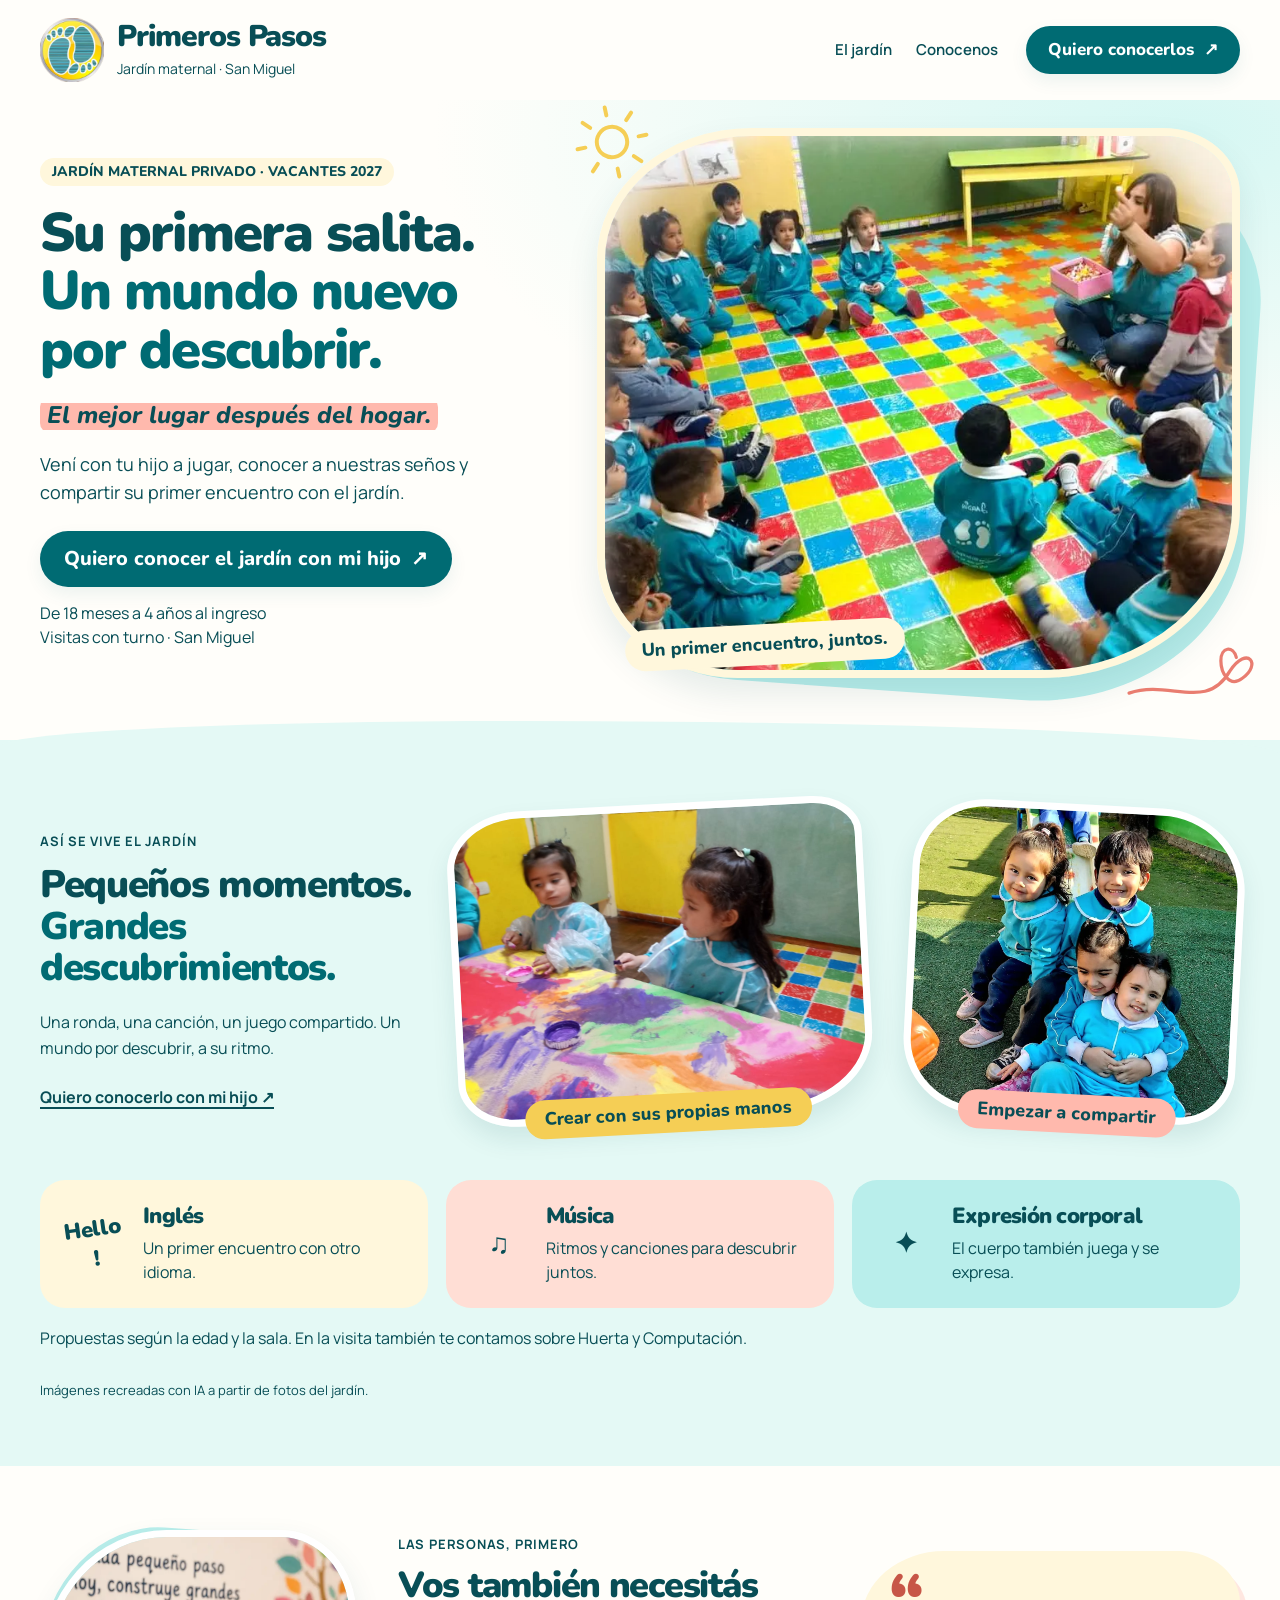
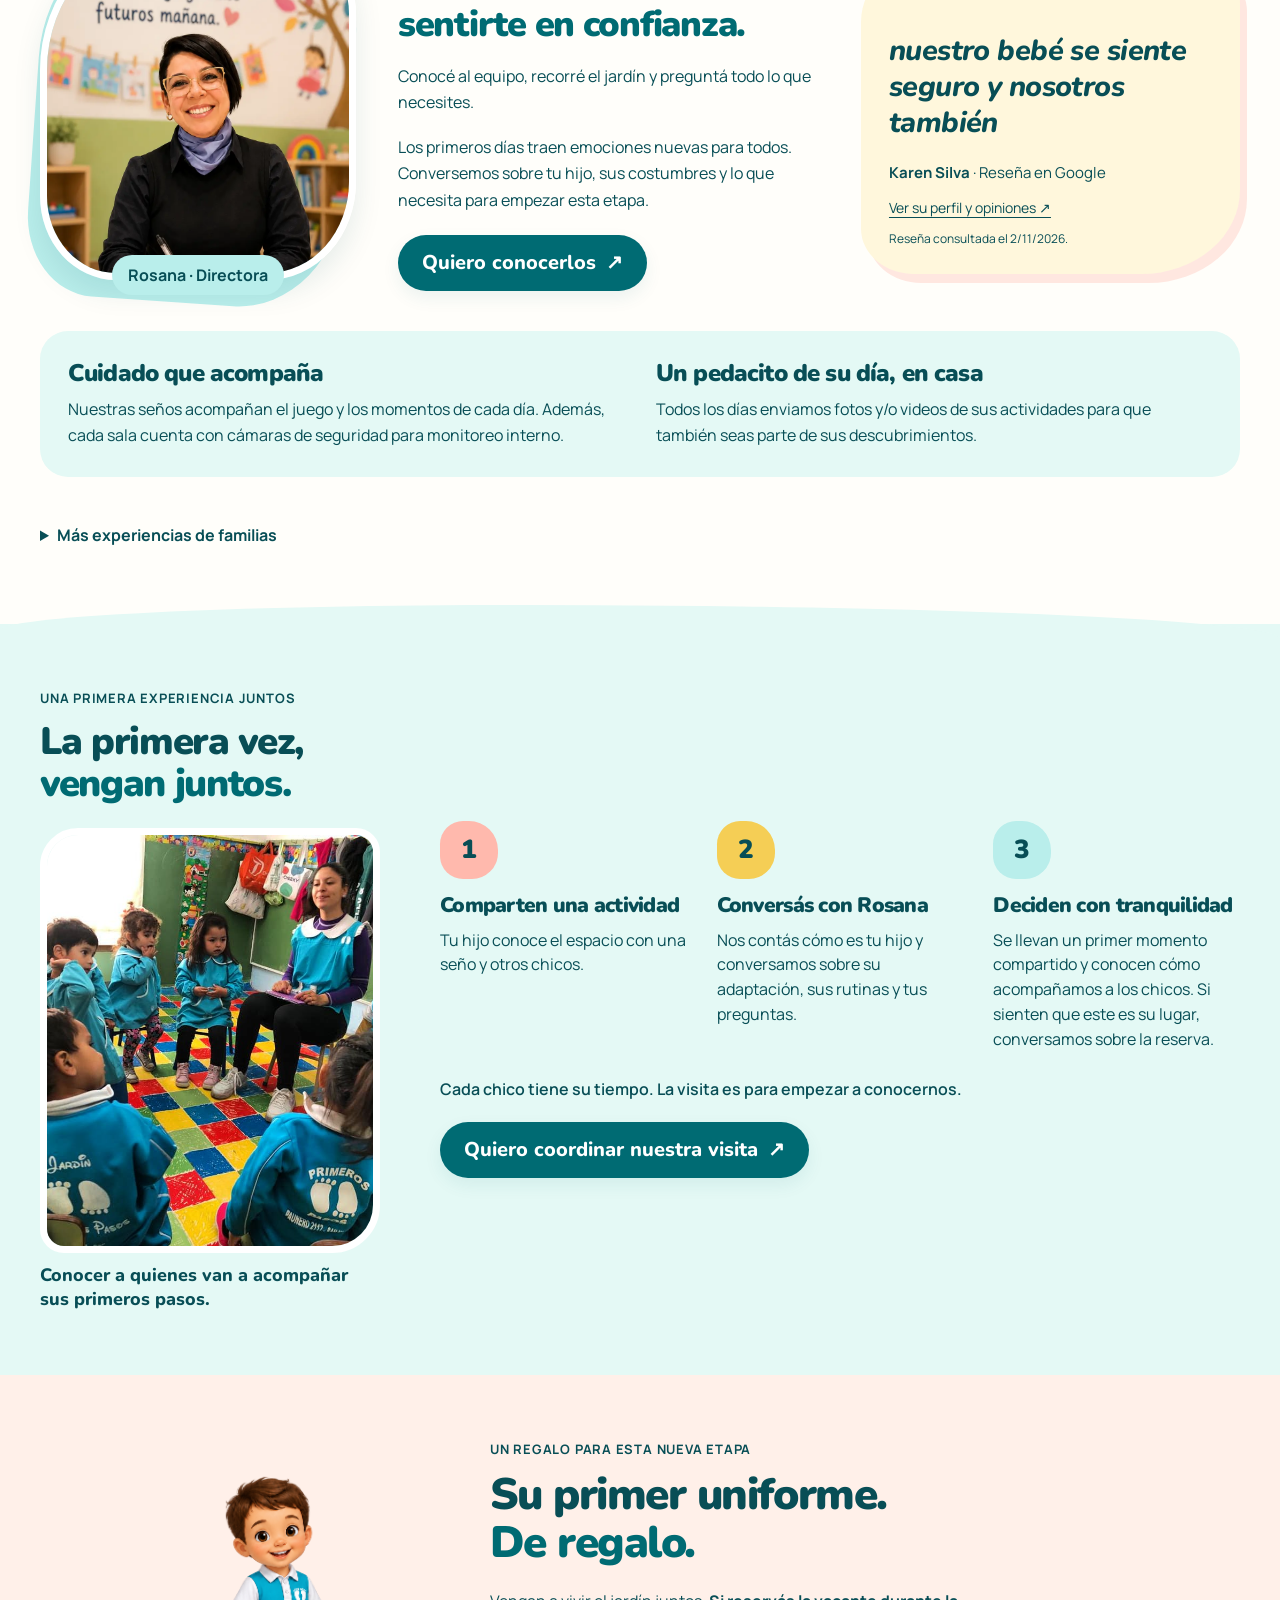
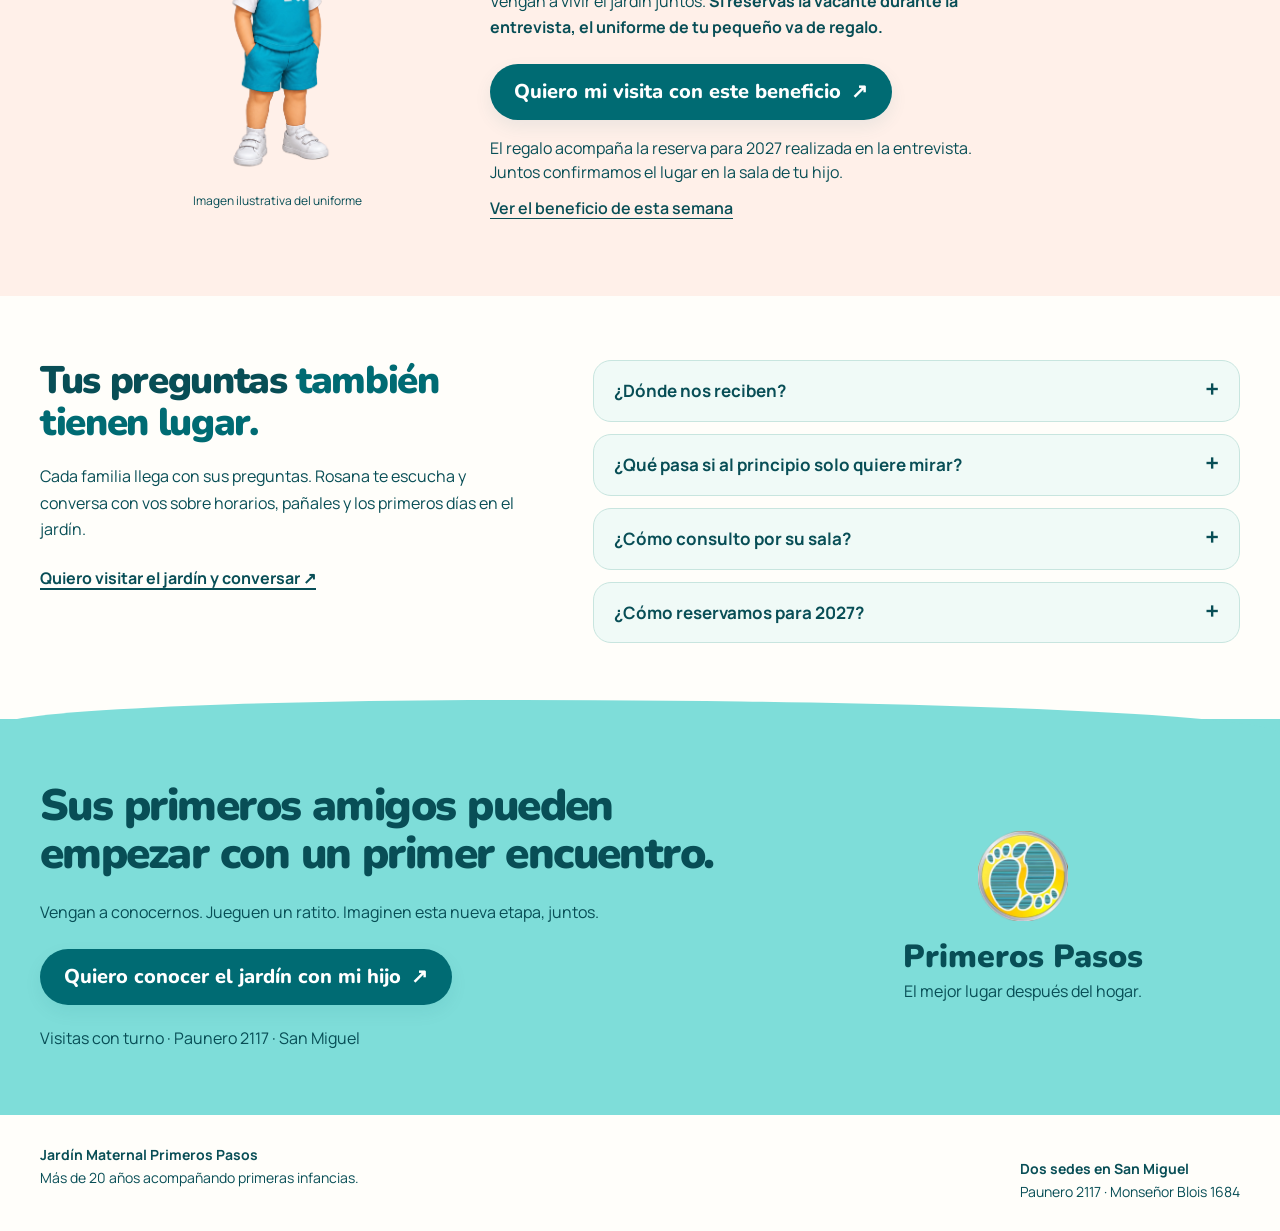
==== commit 30779dbb: "Mejorar voz pedagogica y claridad para las familias" ====
--- a/visita/index.html
+++ b/visita/index.html
@@ -109,7 +109,7 @@
 <div class="hero__copy"><p class="eyebrow">Jardín maternal privado · Vacantes 2027</p>
 <h1 id="hero-title">Su primera salita.<br/><em>Un mundo nuevo por descubrir.</em></h1>
 <p class="slogan"><span>El mejor lugar después del hogar.</span></p>
-<p class="hero__lead">Vení con tu hijo a compartir una actividad y a conocer a nuestras seños.</p></div>
+<p class="hero__lead">Vení con tu hijo a jugar, conocer a nuestras seños y compartir su primer encuentro con el jardín.</p></div>
 <figure class="hero__art photo-frame"><img src="../images/galeria-ronda-primeros-pasos.webp" width="760" height="759" fetchpriority="high" alt="Recreación visual de una seño compartiendo una ronda con chicos del jardín"/><span class="photo-tag">Un primer encuentro, juntos.</span><svg class="sun doodle" viewBox="0 0 100 100" aria-hidden="true"><g fill="none" stroke="currentColor" stroke-width="5" stroke-linecap="round"><circle cx="50" cy="50" r="19"/><path d="M50 6v10m0 68v10M6 50h10m68 0h10M19 19l8 8m46 46 8 8M19 81l8-8m46-46 8-8"/></g></svg><svg class="heart doodle" viewBox="0 0 160 90" aria-hidden="true"><path d="M5 74c50-17 95 23 124-27 22-33 40-8 15 9-16 12-26-8-26-22 0-17 15-19 19-4" fill="none" stroke="currentColor" stroke-width="4" stroke-linecap="round"/></svg></figure>
 <div class="hero__action"><a class="button" data-whatsapp data-track="hero" href="https://wa.me/5491130011050?text=Hola%2C%20quiero%20coordinar%20una%20visita%20con%20mi%20hijo%20para%20compartir%20una%20actividad%20y%20conocer%20Primeros%20Pasos.%20Buscamos%20jard%C3%ADn%20para%202027.">Quiero conocer el jardín con mi hijo<span aria-hidden="true"> ↗</span></a>
 <p class="hero__facts">De 18 meses a 4 años al ingreso<br/>Visitas con turno · San Miguel</p></div>
@@ -128,11 +128,11 @@
 
 <section class="people section" id="entrevista" aria-labelledby="people-title"><div class="wrap people__grid">
 <figure class="portrait photo-frame"><img src="../images/rosana-primeros-pasos.webp" width="900" height="1350" loading="lazy" alt="Rosana, directora de Primeros Pasos"/><figcaption>Rosana · Directora</figcaption></figure>
-<div class="people__copy"><p class="kicker">Las personas, primero</p><h2 id="people-title">Vos también necesitás <em>sentirte en confianza.</em></h2><p>Conocé al equipo, recorré el jardín y preguntá todo lo que necesites.</p><p>La adaptación, sus tiempos, tus dudas. Queremos que puedan conocernos antes de elegir.</p><a class="button" data-whatsapp data-track="entrevista" href="https://wa.me/5491130011050?text=Hola%2C%20quiero%20coordinar%20una%20visita%20con%20mi%20hijo%20para%20compartir%20una%20actividad%20y%20conocer%20Primeros%20Pasos.%20Buscamos%20jard%C3%ADn%20para%202027.">Quiero conocerlos<span aria-hidden="true"> ↗</span></a></div>
-<aside class="family-note" id="familias" aria-label="Experiencia de una familia"><span class="quote-mark" aria-hidden="true">“</span><blockquote>nuestro bebé se siente seguro y nosotros también</blockquote><p><strong>Karen Silva</strong> · Reseña en Google</p><a href="https://www.google.com/maps/contrib/109087066113329341975/reviews?hl=es-419" target="_blank" rel="noopener noreferrer">Ver su perfil y opiniones ↗</a><p class="review-date">Consultada el 2/11/2026. Cada experiencia es distinta.</p></aside>
+<div class="people__copy"><p class="kicker">Las personas, primero</p><h2 id="people-title">Vos también necesitás <em>sentirte en confianza.</em></h2><p>Conocé al equipo, recorré el jardín y preguntá todo lo que necesites.</p><p>Los primeros días traen emociones nuevas para todos. Conversemos sobre tu hijo, sus costumbres y lo que necesita para empezar esta etapa.</p><a class="button" data-whatsapp data-track="entrevista" href="https://wa.me/5491130011050?text=Hola%2C%20quiero%20coordinar%20una%20visita%20con%20mi%20hijo%20para%20compartir%20una%20actividad%20y%20conocer%20Primeros%20Pasos.%20Buscamos%20jard%C3%ADn%20para%202027.">Quiero conocerlos<span aria-hidden="true"> ↗</span></a></div>
+<aside class="family-note" id="familias" aria-label="Experiencia de una familia"><span class="quote-mark" aria-hidden="true">“</span><blockquote>nuestro bebé se siente seguro y nosotros también</blockquote><p><strong>Karen Silva</strong> · Reseña en Google</p><a href="https://www.google.com/maps/contrib/109087066113329341975/reviews?hl=es-419" target="_blank" rel="noopener noreferrer">Ver su perfil y opiniones ↗</a><p class="review-date">Reseña consultada el 2/11/2026.</p></aside>
 </div>
 <div class="wrap care-band" aria-label="Cuidado y comunicación con las familias">
-<div><h3>Cuidado que acompaña</h3><p>Cámaras de seguridad en cada sala para monitoreo interno del día a día, junto al acompañamiento de nuestras seños.</p></div>
+<div><h3>Cuidado que acompaña</h3><p>Nuestras seños acompañan el juego y los momentos de cada día. Además, cada sala cuenta con cámaras de seguridad para monitoreo interno.</p></div>
 <div><h3>Un pedacito de su día, en casa</h3><p>Todos los días enviamos fotos y/o videos de sus actividades para que también seas parte de sus descubrimientos.</p></div>
 </div>
 <div class="wrap extra-reviews"><details><summary>Más experiencias de familias</summary><div class="extra-reviews__grid">
@@ -144,8 +144,8 @@
 <div class="visit__intro"><p class="kicker">Una primera experiencia juntos</p><h2 id="visit-title">La primera vez,<br/><em>vengan juntos.</em></h2><svg class="heart doodle" viewBox="0 0 160 90" aria-hidden="true"><path d="M5 74c50-17 95 23 124-27 22-33 40-8 15 9-16 12-26-8-26-22 0-17 15-19 19-4" fill="none" stroke="currentColor" stroke-width="4" stroke-linecap="round"/></svg><figure class="visit-photo"><img src="../images/web3-candidates/IMG_20231023_222550_568.jpg" loading="lazy" alt="Recreación visual de una seño compartiendo una ronda con chicos en la salita"/><figcaption>Conocer a quienes van a acompañar sus primeros pasos.</figcaption></figure></div>
 <div class="visit__content"><ol class="steps">
 <li><span class="step-icon" aria-hidden="true">1</span><h3>Comparten una actividad</h3><p>Tu hijo conoce el espacio con una seño y otros chicos.</p></li>
-<li><span class="step-icon" aria-hidden="true">2</span><h3>Conversás con Rosana</h3><p>Preguntás, recorrés y conocés nuestra propuesta.</p></li>
-<li><span class="step-icon" aria-hidden="true">3</span><h3>Deciden con tranquilidad</h3><p>Después de conocernos, pueden consultar la reserva.</p></li>
+<li><span class="step-icon" aria-hidden="true">2</span><h3>Conversás con Rosana</h3><p>Nos contás cómo es tu hijo y conversamos sobre su adaptación, sus rutinas y tus preguntas.</p></li>
+<li><span class="step-icon" aria-hidden="true">3</span><h3>Deciden con tranquilidad</h3><p>Se llevan un primer momento compartido y conocen cómo acompañamos a los chicos. Si sienten que este es su lugar, conversamos sobre la reserva.</p></li>
 </ol><p class="visit__reassurance">Cada chico tiene su tiempo. La visita es para empezar a conocernos.</p>
 <a class="button" data-whatsapp data-track="como_funciona" href="https://wa.me/5491130011050?text=Hola%2C%20quiero%20coordinar%20una%20visita%20con%20mi%20hijo%20para%20compartir%20una%20actividad%20y%20conocer%20Primeros%20Pasos.%20Buscamos%20jard%C3%ADn%20para%202027.">Quiero coordinar nuestra visita<span aria-hidden="true"> ↗</span></a></div></div></section>
 
@@ -153,14 +153,14 @@
 <figure class="uniform__art"><img src="../images/Ni%C3%B1o%20sonriente%20con%20uniforme%20turquesa.png" width="1126" height="1397" loading="lazy" alt="Ilustración de un niño con el uniforme turquesa de Primeros Pasos"/><figcaption>Imagen ilustrativa del uniforme</figcaption></figure>
 <div><p class="kicker">Un regalo para esta nueva etapa</p><h2 id="uniform-title">Su primer uniforme.<br/><em>De regalo.</em></h2><p>Vengan a vivir el jardín juntos. <strong>Si reservás la vacante durante la entrevista, el uniforme de tu pequeño va de regalo.</strong></p>
 <a class="button" data-whatsapp data-track="uniforme_inline" href="https://wa.me/5491130011050?text=Hola%2C%20quiero%20coordinar%20una%20visita%20con%20mi%20hijo%20para%20conocer%20Primeros%20Pasos%20y%20aprovechar%20el%20uniforme%20de%20regalo%20si%20reservamos%20durante%20la%20entrevista%20para%202027.">Quiero mi visita con este beneficio <span aria-hidden="true">↗</span></a>
-<p class="uniform__terms">Para reservas 2027 realizadas en la entrevista. Sujeto a disponibilidad de vacante en su sala.</p>
+<p class="uniform__terms">El regalo acompaña la reserva para 2027 realizada en la entrevista. Juntos confirmamos el lugar en la sala de tu hijo.</p>
 <button class="promo-details" type="button" data-open-uniform hidden>Ver el beneficio de esta semana</button></div></div></section>
 
 <section class="questions section" id="preguntas" aria-labelledby="questions-title"><div class="wrap questions__grid">
-<div><h2 id="questions-title">Tus preguntas <em>también tienen lugar.</em></h2><p>Horarios, pañales, adaptación: conversalo con Rosana para conocer las opciones para tu hijo.</p><a class="text-cta" data-whatsapp data-track="promo_empezar_ahora" href="https://wa.me/5491130011050?text=Hola%2C%20quiero%20coordinar%20una%20visita%20con%20mi%20hijo%20para%20compartir%20una%20actividad%20y%20conocer%20Primeros%20Pasos.%20Buscamos%20jard%C3%ADn%20para%202027.">Quiero visitar el jardín y conversar<span aria-hidden="true"> ↗</span></a></div>
+<div><h2 id="questions-title">Tus preguntas <em>también tienen lugar.</em></h2><p>Cada familia llega con sus preguntas. Rosana te escucha y conversa con vos sobre horarios, pañales y los primeros días en el jardín.</p><a class="text-cta" data-whatsapp data-track="promo_empezar_ahora" href="https://wa.me/5491130011050?text=Hola%2C%20quiero%20coordinar%20una%20visita%20con%20mi%20hijo%20para%20compartir%20una%20actividad%20y%20conocer%20Primeros%20Pasos.%20Buscamos%20jard%C3%ADn%20para%202027.">Quiero visitar el jardín y conversar<span aria-hidden="true"> ↗</span></a></div>
 <div class="faq-list">
 <details><summary>¿Dónde nos reciben?</summary><p>Las visitas se coordinan en Paunero 2117, San Miguel. Si buscás vacante en Monseñor Blois 1684, consultá también las características y disponibilidad de esa sede.</p></details>
-<details><summary>¿Qué pasa si al principio solo quiere mirar?</summary><p>Está bien. Es un primer encuentro: puede mirar, acercarse y descubrir a su ritmo. No tiene que adaptarse en una visita.</p></details>
+<details><summary>¿Qué pasa si al principio solo quiere mirar?</summary><p>Mirar también es una manera de descubrir. Puede quedarse cerquita tuyo y acercarse al juego a su ritmo: este encuentro es para empezar a conocernos.</p></details>
 <details><summary>¿Cómo consulto por su sala?</summary><p>Escribinos para coordinar una visita y conversar sobre su edad al ingreso, horarios y disponibilidad. Recibimos chicos de 18 meses a 4 años al ingreso.</p></details>
 <details><summary>¿Cómo reservamos para 2027?</summary><p>Primero conocen el jardín. Si eligen la propuesta y hay lugar en su sala, el equipo les explica las condiciones de reserva. Si necesitás comenzar antes, consultá disponibilidad.</p></details>
 </div></div></section>
@@ -183,7 +183,7 @@
 <p class="promo-countdown" data-week-countdown aria-label="Tiempo restante de esta tanda"></p>
 <p class="promo-renewal">Beneficio semanal: cierra cada jueves y se renueva los viernes.</p>
 <a class="button" data-whatsapp data-track="uniforme_popup" href="https://wa.me/5491130011050?text=Hola%2C%20quiero%20coordinar%20una%20visita%20con%20mi%20hijo%20para%20conocer%20Primeros%20Pasos%20y%20aprovechar%20el%20uniforme%20de%20regalo%20si%20reservamos%20durante%20la%20entrevista%20para%202027.">Coordinar visita por WhatsApp <span aria-hidden="true">↗</span></a>
-<p class="promo-fine">Reservas 2027 · Sujeto a vacante en su sala.</p>
+<p class="promo-fine">Para reservar en la entrevista, primero confirmamos el lugar en su sala para 2027.</p>
 <button class="promo-later" type="button">Seguir conociendo el jardín</button></div></div></dialog>
 <script src="../js/tracking.js" defer></script>
 <script src="../js/v13-visita.js" defer></script>
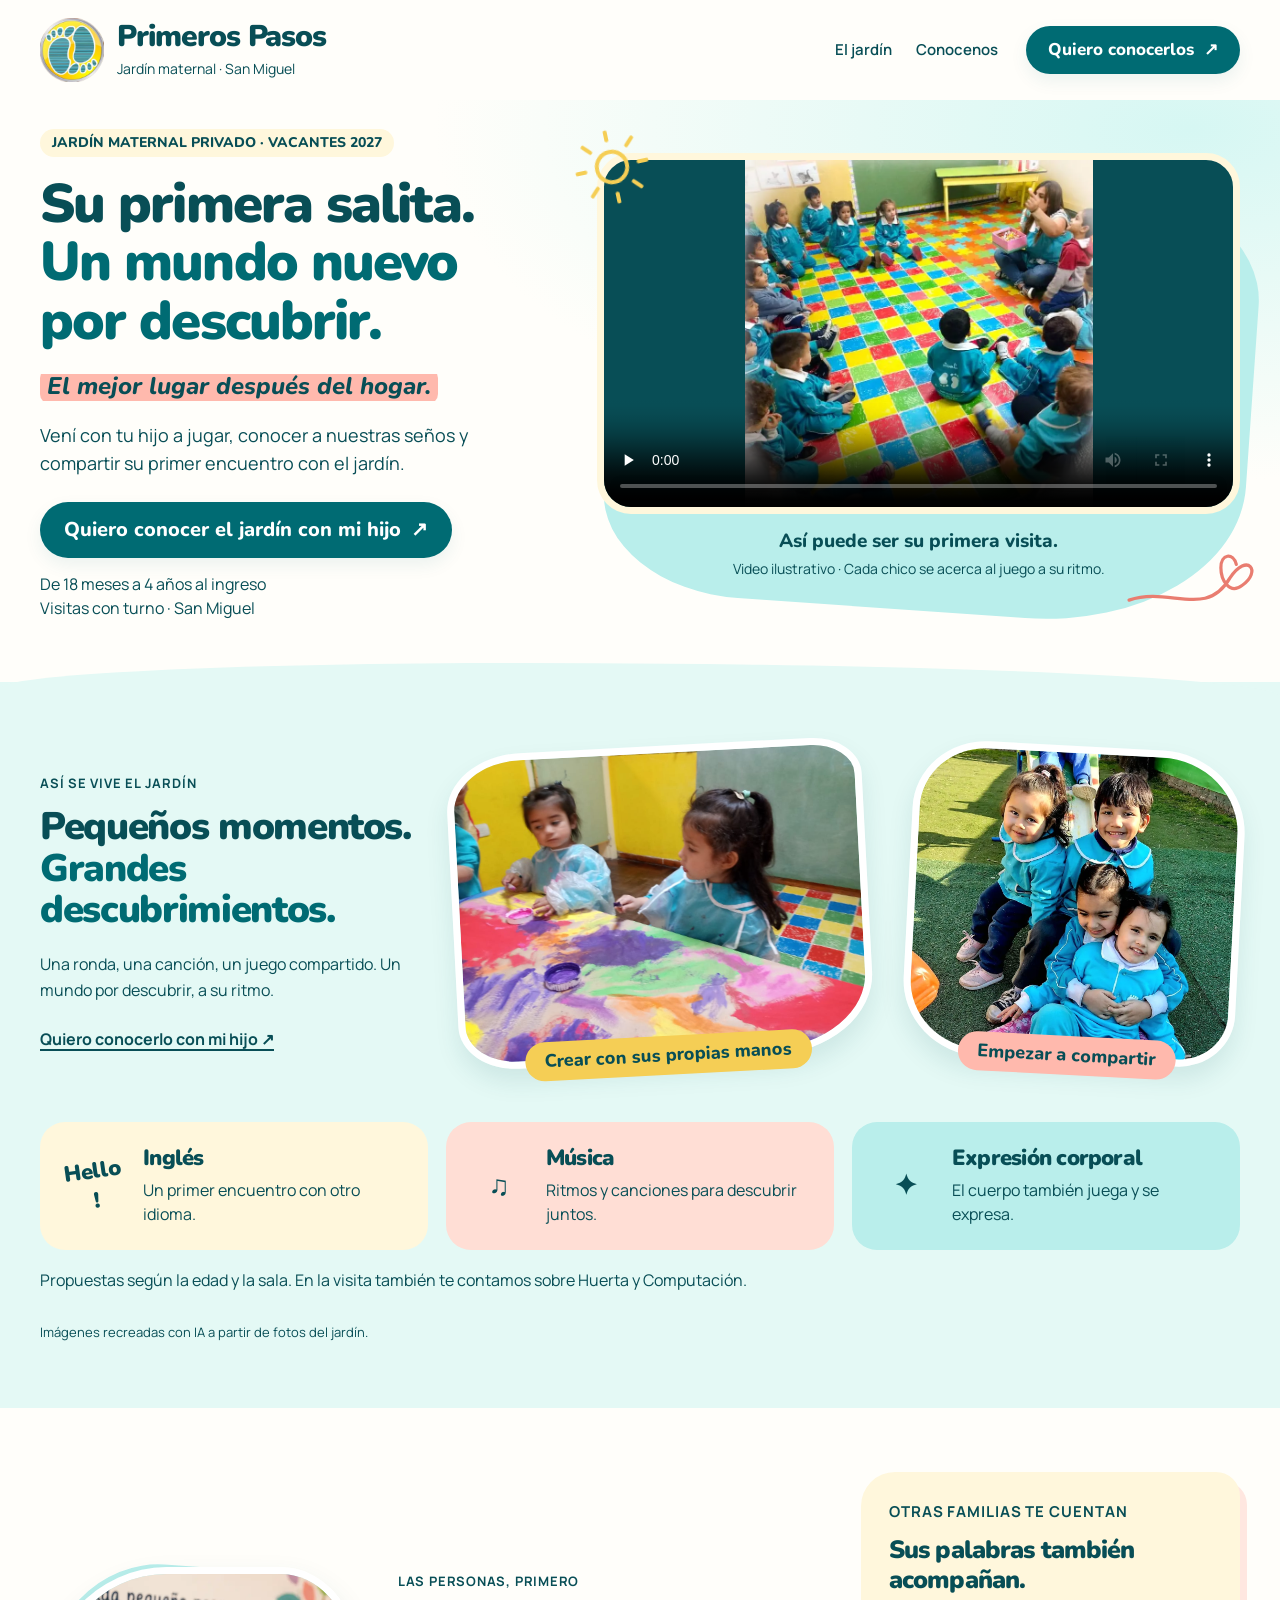
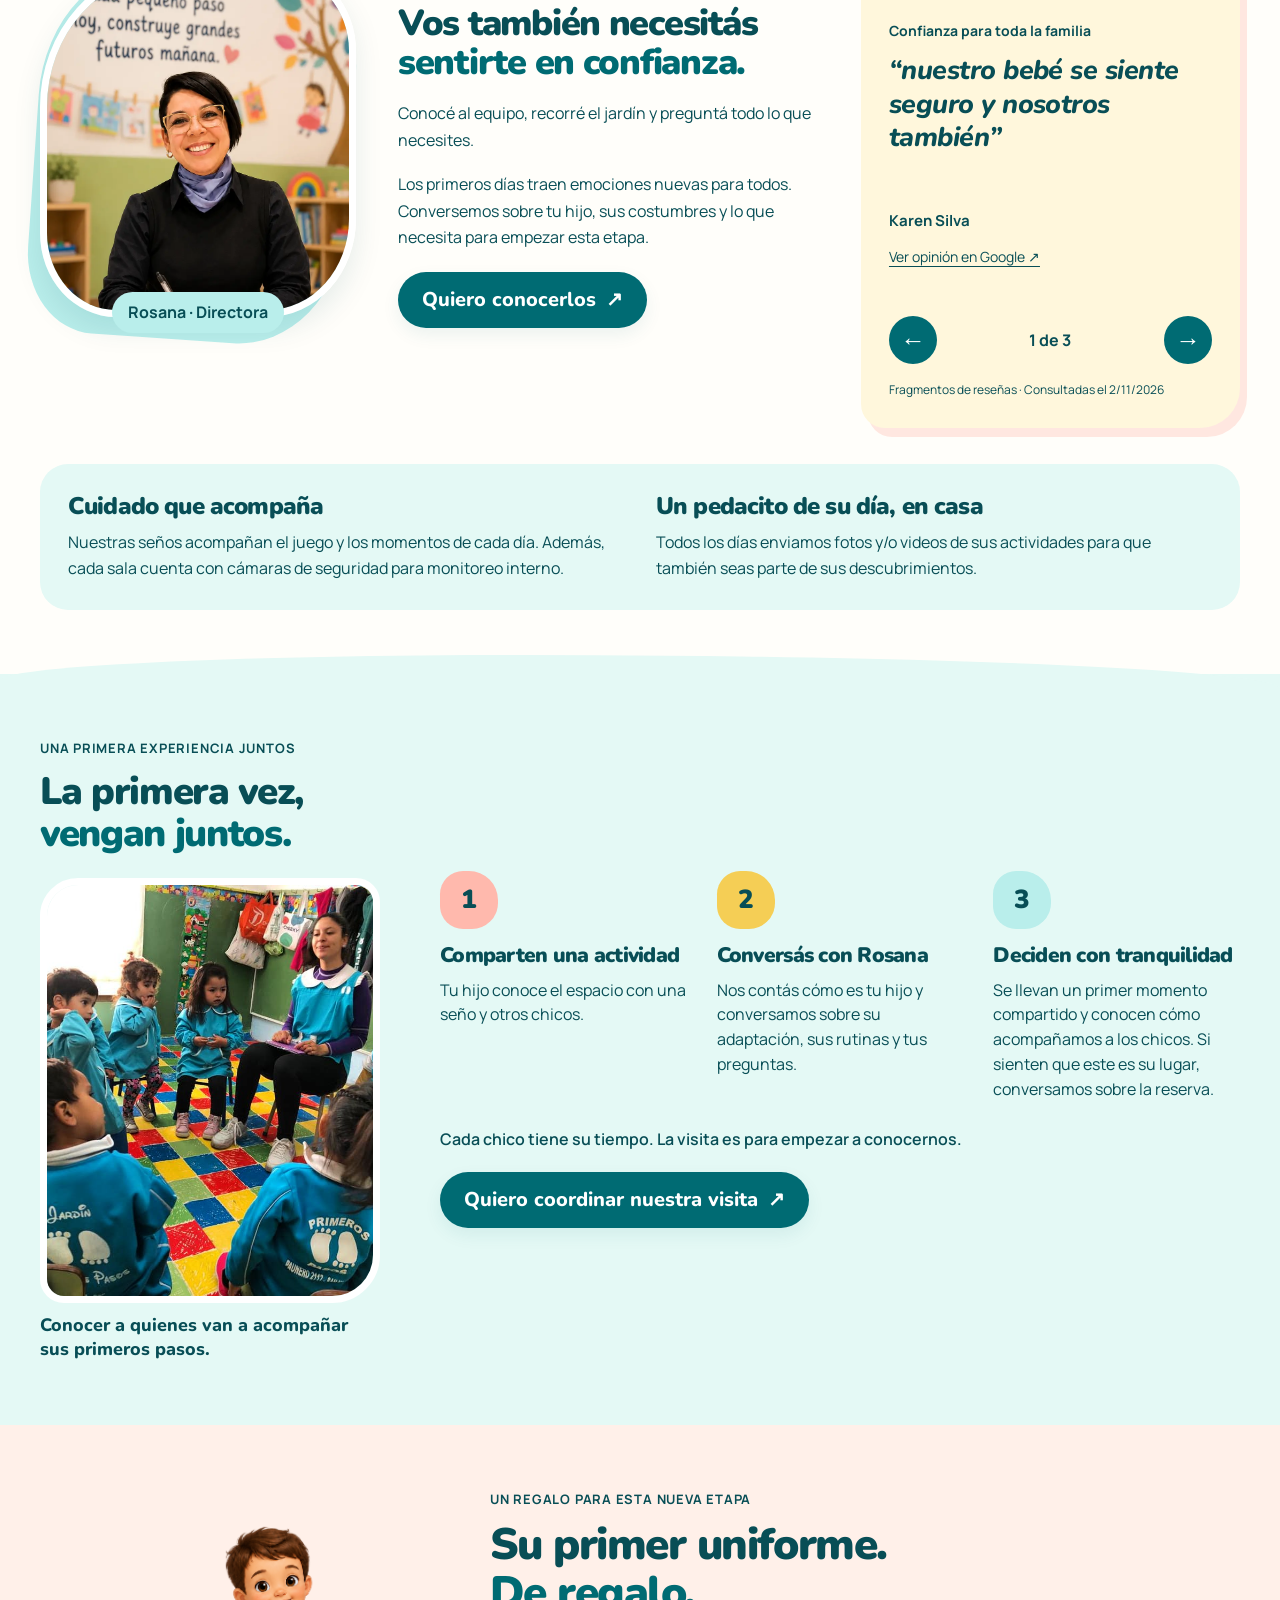
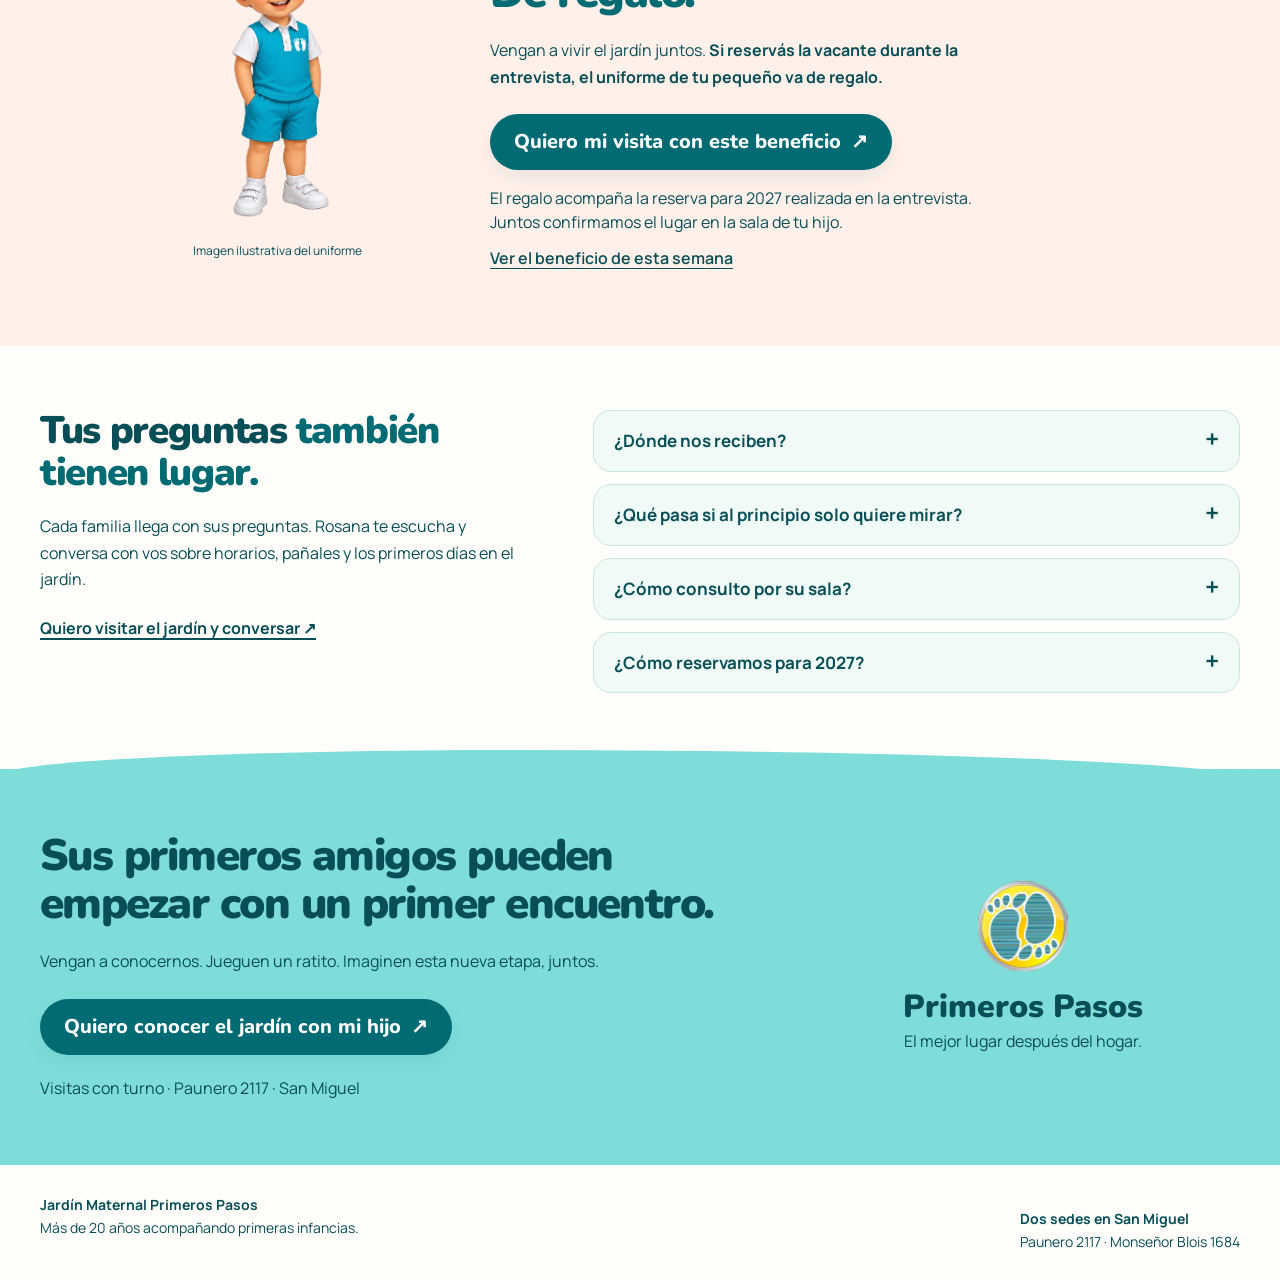
==== commit a0fb51de: "Publicar landing V16: experiencia de visita, reseñas y CTA mobile" ====
--- a/visita/index.html
+++ b/visita/index.html
@@ -31,6 +31,7 @@
     <!-- Diseño V15 publicado -->
     <link rel="stylesheet" href="../css/v14-calidez.css" />
     <link rel="stylesheet" href="../css/v15-confianza.css" />
+<link rel="stylesheet" href="../css/v16-experiencia.css" />
 
     <!--
       TRACKING — Consent Mode v2 (simplificado)
@@ -110,7 +111,7 @@
 <h1 id="hero-title">Su primera salita.<br/><em>Un mundo nuevo por descubrir.</em></h1>
 <p class="slogan"><span>El mejor lugar después del hogar.</span></p>
 <p class="hero__lead">Vení con tu hijo a jugar, conocer a nuestras seños y compartir su primer encuentro con el jardín.</p></div>
-<figure class="hero__art photo-frame"><img src="../images/galeria-ronda-primeros-pasos.webp" width="760" height="759" fetchpriority="high" alt="Recreación visual de una seño compartiendo una ronda con chicos del jardín"/><span class="photo-tag">Un primer encuentro, juntos.</span><svg class="sun doodle" viewBox="0 0 100 100" aria-hidden="true"><g fill="none" stroke="currentColor" stroke-width="5" stroke-linecap="round"><circle cx="50" cy="50" r="19"/><path d="M50 6v10m0 68v10M6 50h10m68 0h10M19 19l8 8m46 46 8 8M19 81l8-8m46-46 8-8"/></g></svg><svg class="heart doodle" viewBox="0 0 160 90" aria-hidden="true"><path d="M5 74c50-17 95 23 124-27 22-33 40-8 15 9-16 12-26-8-26-22 0-17 15-19 19-4" fill="none" stroke="currentColor" stroke-width="4" stroke-linecap="round"/></svg></figure>
+<figure class="hero__art photo-frame"><video id="entrevista-video" controls playsinline preload="none" poster="../images/galeria-ronda-primeros-pasos.webp" aria-label="Escena ilustrativa de una actividad compartida durante la visita"><source src="../assets/entrevista-experiencia.mp4" type="video/mp4"/>Tu navegador no puede reproducir este video. <a href="../assets/entrevista-experiencia.mp4">Ver video de la actividad</a>.</video><figcaption class="video-caption">Así puede ser su primera visita.<br/><small>Video ilustrativo · Cada chico se acerca al juego a su ritmo.</small></figcaption><svg class="sun doodle" viewBox="0 0 100 100" aria-hidden="true"><g fill="none" stroke="currentColor" stroke-width="5" stroke-linecap="round"><circle cx="50" cy="50" r="19"/><path d="M50 6v10m0 68v10M6 50h10m68 0h10M19 19l8 8m46 46 8 8M19 81l8-8m46-46 8-8"/></g></svg><svg class="heart doodle" viewBox="0 0 160 90" aria-hidden="true"><path d="M5 74c50-17 95 23 124-27 22-33 40-8 15 9-16 12-26-8-26-22 0-17 15-19 19-4" fill="none" stroke="currentColor" stroke-width="4" stroke-linecap="round"/></svg></figure>
 <div class="hero__action"><a class="button" data-whatsapp data-track="hero" href="https://wa.me/5491130011050?text=Hola%2C%20quiero%20coordinar%20una%20visita%20con%20mi%20hijo%20para%20compartir%20una%20actividad%20y%20conocer%20Primeros%20Pasos.%20Buscamos%20jard%C3%ADn%20para%202027.">Quiero conocer el jardín con mi hijo<span aria-hidden="true"> ↗</span></a>
 <p class="hero__facts">De 18 meses a 4 años al ingreso<br/>Visitas con turno · San Miguel</p></div>
 </div></section>
@@ -129,16 +130,13 @@
 <section class="people section" id="entrevista" aria-labelledby="people-title"><div class="wrap people__grid">
 <figure class="portrait photo-frame"><img src="../images/rosana-primeros-pasos.webp" width="900" height="1350" loading="lazy" alt="Rosana, directora de Primeros Pasos"/><figcaption>Rosana · Directora</figcaption></figure>
 <div class="people__copy"><p class="kicker">Las personas, primero</p><h2 id="people-title">Vos también necesitás <em>sentirte en confianza.</em></h2><p>Conocé al equipo, recorré el jardín y preguntá todo lo que necesites.</p><p>Los primeros días traen emociones nuevas para todos. Conversemos sobre tu hijo, sus costumbres y lo que necesita para empezar esta etapa.</p><a class="button" data-whatsapp data-track="entrevista" href="https://wa.me/5491130011050?text=Hola%2C%20quiero%20coordinar%20una%20visita%20con%20mi%20hijo%20para%20compartir%20una%20actividad%20y%20conocer%20Primeros%20Pasos.%20Buscamos%20jard%C3%ADn%20para%202027.">Quiero conocerlos<span aria-hidden="true"> ↗</span></a></div>
-<aside class="family-note" id="familias" aria-label="Experiencia de una familia"><span class="quote-mark" aria-hidden="true">“</span><blockquote>nuestro bebé se siente seguro y nosotros también</blockquote><p><strong>Karen Silva</strong> · Reseña en Google</p><a href="https://www.google.com/maps/contrib/109087066113329341975/reviews?hl=es-419" target="_blank" rel="noopener noreferrer">Ver su perfil y opiniones ↗</a><p class="review-date">Reseña consultada el 2/11/2026.</p></aside>
+<aside class="family-note review-carousel" id="familias" aria-label="Experiencias de familias" aria-roledescription="carrusel" tabindex="0"><p class="kicker">Otras familias te cuentan</p><h3>Sus palabras también acompañan.</h3><div class="review-slides"><article class="review-slide" aria-label="1 de 3"><p class="review-theme">Confianza para toda la familia</p><blockquote>“nuestro bebé se siente seguro y nosotros también”</blockquote><p><strong>Karen Silva</strong></p><a href="https://www.google.com/maps/contrib/109087066113329341975/reviews?hl=es-419" target="_blank" rel="noopener noreferrer">Ver opinión en Google ↗</a></article><article class="review-slide" aria-label="2 de 3"><p class="review-theme">Paciencia y contención</p><blockquote>“siempre nos acompañaron con paciencia y contención”</blockquote><p><strong>Lara Sánchez</strong></p><a href="https://www.google.com/maps/reviews/data=!4m5!14m4!1m3!1m2!1s103976602092960316131!2s0x95bcbd6ba66e868f:0x7316e223228a6453?ved=1t:31295&amp;ictx=111" target="_blank" rel="noopener noreferrer">Ver opinión en Google ↗</a></article><article class="review-slide" aria-label="3 de 3"><p class="review-theme">Acompañar la adaptación</p><blockquote>“la adaptación respetuosa, vínculo afectivo”</blockquote><p><strong>Denise Ayelen Cirulli</strong></p><a href="https://www.google.com/maps/contrib/114768681983388831486/reviews?hl=es-419" target="_blank" rel="noopener noreferrer">Ver opinión en Google ↗</a></article></div><div class="review-controls" hidden><button type="button" data-review-prev aria-label="Reseña anterior">←</button><span data-review-status aria-live="polite" aria-atomic="true">1 de 3</span><button type="button" data-review-next aria-label="Reseña siguiente">→</button></div><p class="review-date">Fragmentos de reseñas · Consultadas el 2/11/2026</p></aside>
 </div>
 <div class="wrap care-band" aria-label="Cuidado y comunicación con las familias">
 <div><h3>Cuidado que acompaña</h3><p>Nuestras seños acompañan el juego y los momentos de cada día. Además, cada sala cuenta con cámaras de seguridad para monitoreo interno.</p></div>
 <div><h3>Un pedacito de su día, en casa</h3><p>Todos los días enviamos fotos y/o videos de sus actividades para que también seas parte de sus descubrimientos.</p></div>
 </div>
-<div class="wrap extra-reviews"><details><summary>Más experiencias de familias</summary><div class="extra-reviews__grid">
-<blockquote>“siempre nos acompañaron con paciencia y contención”<cite>Lara Sánchez · <a href="https://www.google.com/maps/reviews/data=!4m5!14m4!1m3!1m2!1s103976602092960316131!2s0x95bcbd6ba66e868f:0x7316e223228a6453?ved=1t:31295&amp;ictx=111" target="_blank" rel="noopener noreferrer">Leer reseña</a></cite></blockquote>
-<blockquote>“la adaptación respetuosa, vínculo afectivo”<cite>Denise Ayelen Cirulli · <a href="https://www.google.com/maps/contrib/114768681983388831486/reviews?hl=es-419" target="_blank" rel="noopener noreferrer">Ver perfil y opiniones</a></cite></blockquote>
-</div></details></div></section>
+</section>
 
 <section class="visit section wave" id="como-funciona" aria-labelledby="visit-title"><div class="wrap visit__grid">
 <div class="visit__intro"><p class="kicker">Una primera experiencia juntos</p><h2 id="visit-title">La primera vez,<br/><em>vengan juntos.</em></h2><svg class="heart doodle" viewBox="0 0 160 90" aria-hidden="true"><path d="M5 74c50-17 95 23 124-27 22-33 40-8 15 9-16 12-26-8-26-22 0-17 15-19 19-4" fill="none" stroke="currentColor" stroke-width="4" stroke-linecap="round"/></svg><figure class="visit-photo"><img src="../images/web3-candidates/IMG_20231023_222550_568.jpg" loading="lazy" alt="Recreación visual de una seño compartiendo una ronda con chicos en la salita"/><figcaption>Conocer a quienes van a acompañar sus primeros pasos.</figcaption></figure></div>
@@ -177,15 +175,15 @@
 <dialog class="uniform-dialog" id="uniform-dialog" aria-labelledby="promo-title" aria-describedby="promo-condition">
 <button class="promo-close" type="button" aria-label="Cerrar promoción" autofocus>×</button>
 <div class="promo-grid"><figure class="promo-art"><img src="../images/Ni%C3%B1o%20sonriente%20con%20uniforme%20turquesa.png" width="1126" height="1397" loading="lazy" alt="Ilustración del uniforme turquesa de Primeros Pasos"/><figcaption>Imagen ilustrativa</figcaption></figure>
-<div class="promo-copy"><p class="kicker">Su nueva etapa empieza juntos</p><h2 id="promo-title">La visita es con vos.<br/><em>El uniforme va de regalo.</em></h2>
+<div class="promo-copy"><p class="kicker">Un comienzo para compartir</p><h2 id="promo-title">La visita es con vos.<br/><em>El uniforme va de regalo.</em></h2>
 <p id="promo-condition"><strong>Si reservás la vacante durante la entrevista</strong>, te llevás el uniforme de tu pequeño de regalo.</p>
-<p class="promo-deadline" data-week-deadline>Cierre de la tanda: jueves.</p>
-<p class="promo-countdown" data-week-countdown aria-label="Tiempo restante de esta tanda"></p>
-<p class="promo-renewal">Beneficio semanal: cierra cada jueves y se renueva los viernes.</p>
+<p class="promo-deadline" data-week-deadline>Beneficio disponible hasta el jueves.</p>
+<p class="promo-countdown" data-week-countdown aria-label="Tiempo restante para aprovechar el beneficio"></p>
 <a class="button" data-whatsapp data-track="uniforme_popup" href="https://wa.me/5491130011050?text=Hola%2C%20quiero%20coordinar%20una%20visita%20con%20mi%20hijo%20para%20conocer%20Primeros%20Pasos%20y%20aprovechar%20el%20uniforme%20de%20regalo%20si%20reservamos%20durante%20la%20entrevista%20para%202027.">Coordinar visita por WhatsApp <span aria-hidden="true">↗</span></a>
 <p class="promo-fine">Para reservar en la entrevista, primero confirmamos el lugar en su sala para 2027.</p>
 <button class="promo-later" type="button">Seguir conociendo el jardín</button></div></div></dialog>
 <script src="../js/tracking.js" defer></script>
 <script src="../js/v13-visita.js" defer></script>
 <script src="../js/v15-uniforme.js" defer></script>
+<script src="../js/v16-experiencia.js" defer></script>
 </body></html>
--- a/css/v15-confianza.css
+++ b/css/v15-confianza.css
@@ -26,7 +26,7 @@
 .promo-copy h2{font-size:34px}.promo-copy .kicker{font-size:12px}.promo-copy>p{line-height:1.5}
 #promo-condition{margin-top:16px;font-size:17px}.promo-deadline{font-weight:700;font-size:16px;margin-top:18px}
 .promo-countdown{font:900 25px var(--display);font-variant-numeric:tabular-nums;background:var(--aqua);border-radius:12px;padding:8px 14px;width:fit-content;margin-top:8px}
-.promo-renewal,.promo-fine{font-size:14px}.promo-copy .button{font-size:18px;width:100%;margin-top:18px}
+.promo-fine{font-size:14px}.promo-copy .button{font-size:18px;width:100%;margin-top:18px}
 .promo-copy .promo-fine{margin-top:12px}.promo-later{display:block;margin:auto}
 @media(max-width:767px){
 .activities{grid-template-columns:1fr;gap:12px;margin-top:24px}.activity{padding:18px;gap:16px}.activity p{margin-top:4px}
@@ -39,7 +39,7 @@
 .promo-copy h2{grid-column:2;font-size:25px;grid-row:2}.promo-art{grid-row:1/3;align-self:center}
 .promo-copy>p,.promo-copy>a,.promo-copy>button{grid-column:1/-1;margin:0}
 #promo-condition{font-size:16px;margin-top:2px}.promo-copy .promo-deadline{margin-top:4px}
-.promo-copy .promo-countdown{font-size:23px;margin:0}.promo-copy .promo-renewal{font-size:14px}
+.promo-copy .promo-countdown{font-size:23px;margin:0}
 .promo-copy .button{font-size:17px;margin-top:2px}.promo-copy .promo-fine{font-size:13px;margin:0}
 .promo-later{font-size:15px;padding:6px 0;min-height:44px}
 }
--- a/css/v16-experiencia.css
+++ b/css/v16-experiencia.css
@@ -0,0 +1,4 @@
+.hero__art>video{display:block;width:100%;height:auto;aspect-ratio:16/9;border:7px solid var(--cream);border-radius:34px;background:#084e56;object-fit:contain}.video-caption{position:relative;padding:14px 18px;font:800 19px/1.4 var(--display);text-align:center}.video-caption small{font:400 14px/1.4 var(--body)}.hero__art .heart{bottom:-18px}
+.review-carousel{border-radius:34px 24px 40px 24px;padding:28px;touch-action:pan-y}.review-carousel h3{font-size:25px}.review-carousel .review-theme{font-size:14px;font-weight:700;margin-top:24px}.review-carousel blockquote{font-size:27px;min-height:135px;margin:12px 0 20px}.review-slide[hidden]{display:none}.review-slides{min-height:285px}.review-controls:not([hidden]){display:flex;align-items:center;justify-content:space-between;gap:15px;margin:12px 0}.review-controls button{width:48px;height:48px;border:0;border-radius:50%;background:var(--teal);color:white;font-size:25px;cursor:pointer}.review-controls span{font:700 16px var(--body)}.review-carousel .review-date{font-size:12px;margin-top:16px}.review-carousel:focus-visible{outline:3px solid var(--teal);outline-offset:5px}
+@media(max-width:767px){.hero__art>video{border-width:5px;border-radius:26px}.video-caption{font-size:16px;padding:10px 4px}.video-caption small{font-size:12px}.review-carousel{padding:26px}.review-slides{min-height:270px}.review-carousel blockquote{font-size:26px}}
+@media(max-width:767px){.mobile-cta.is-hidden{display:none}}
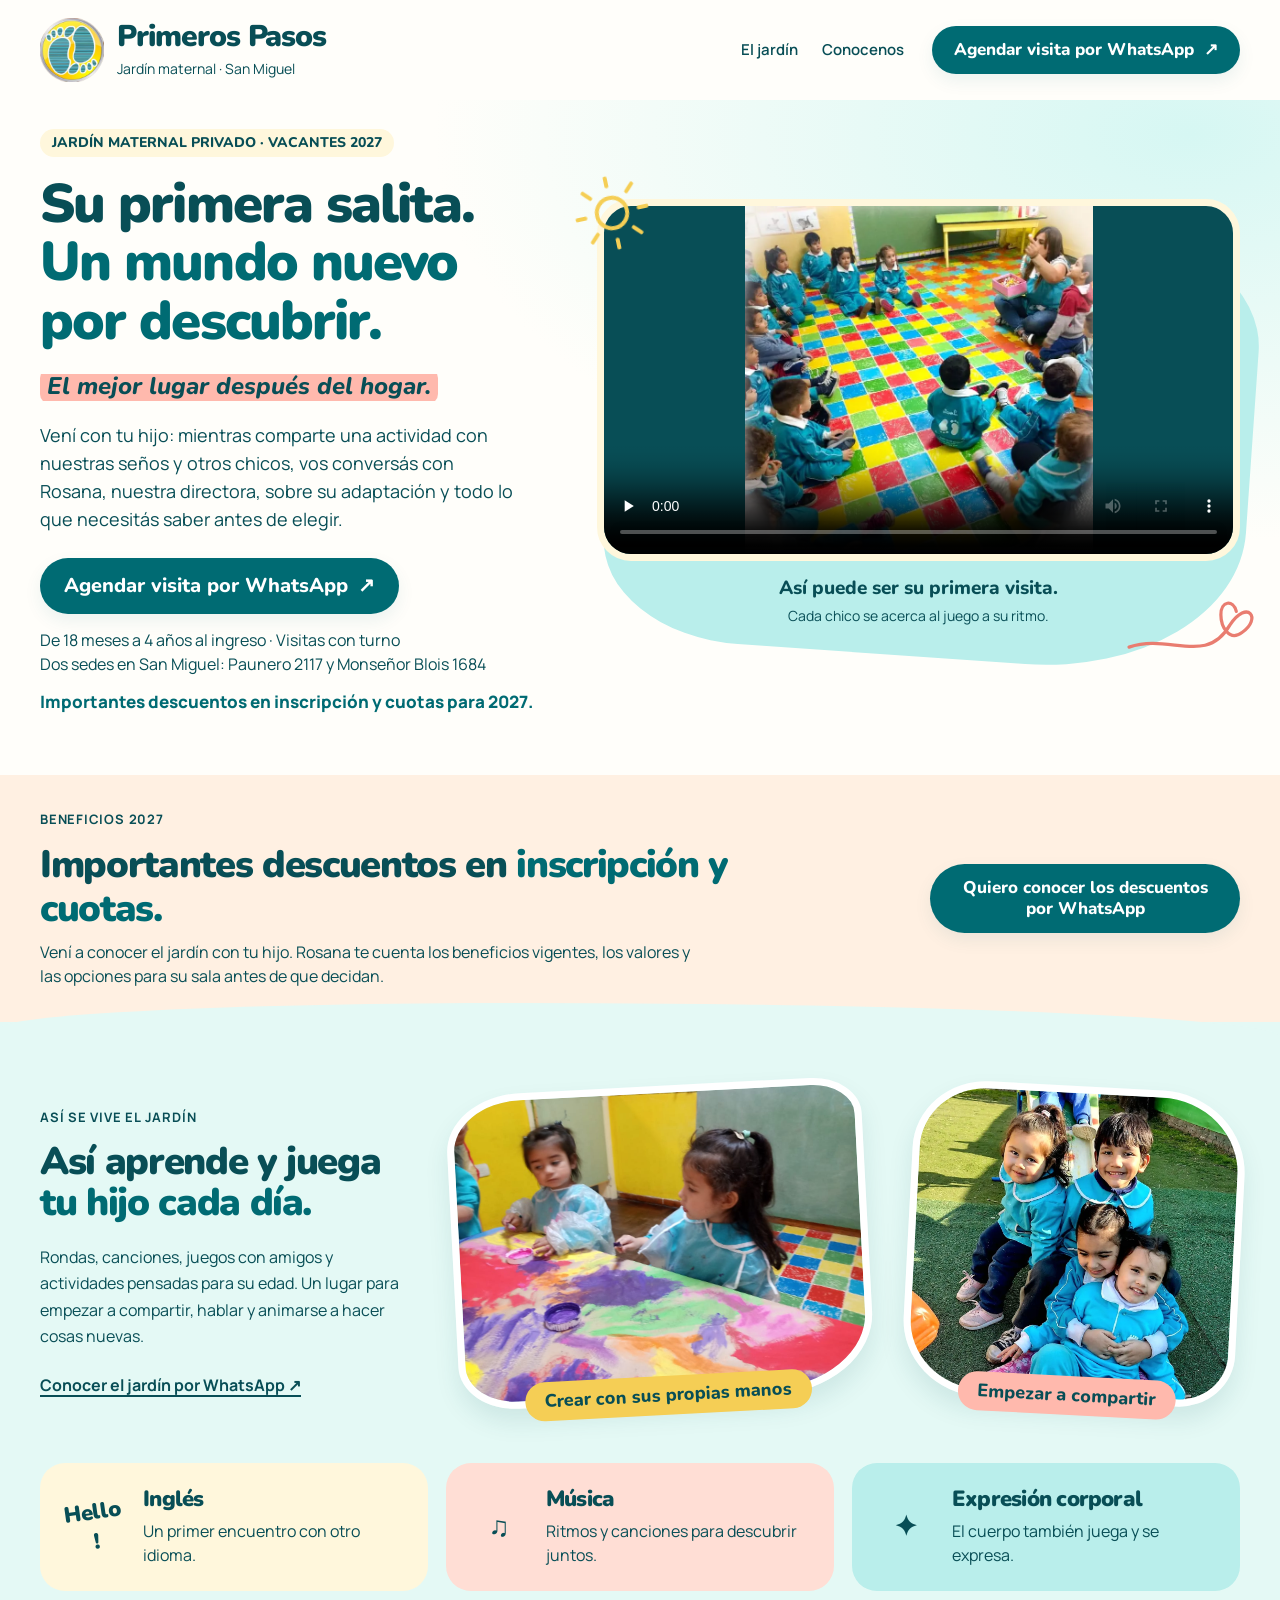
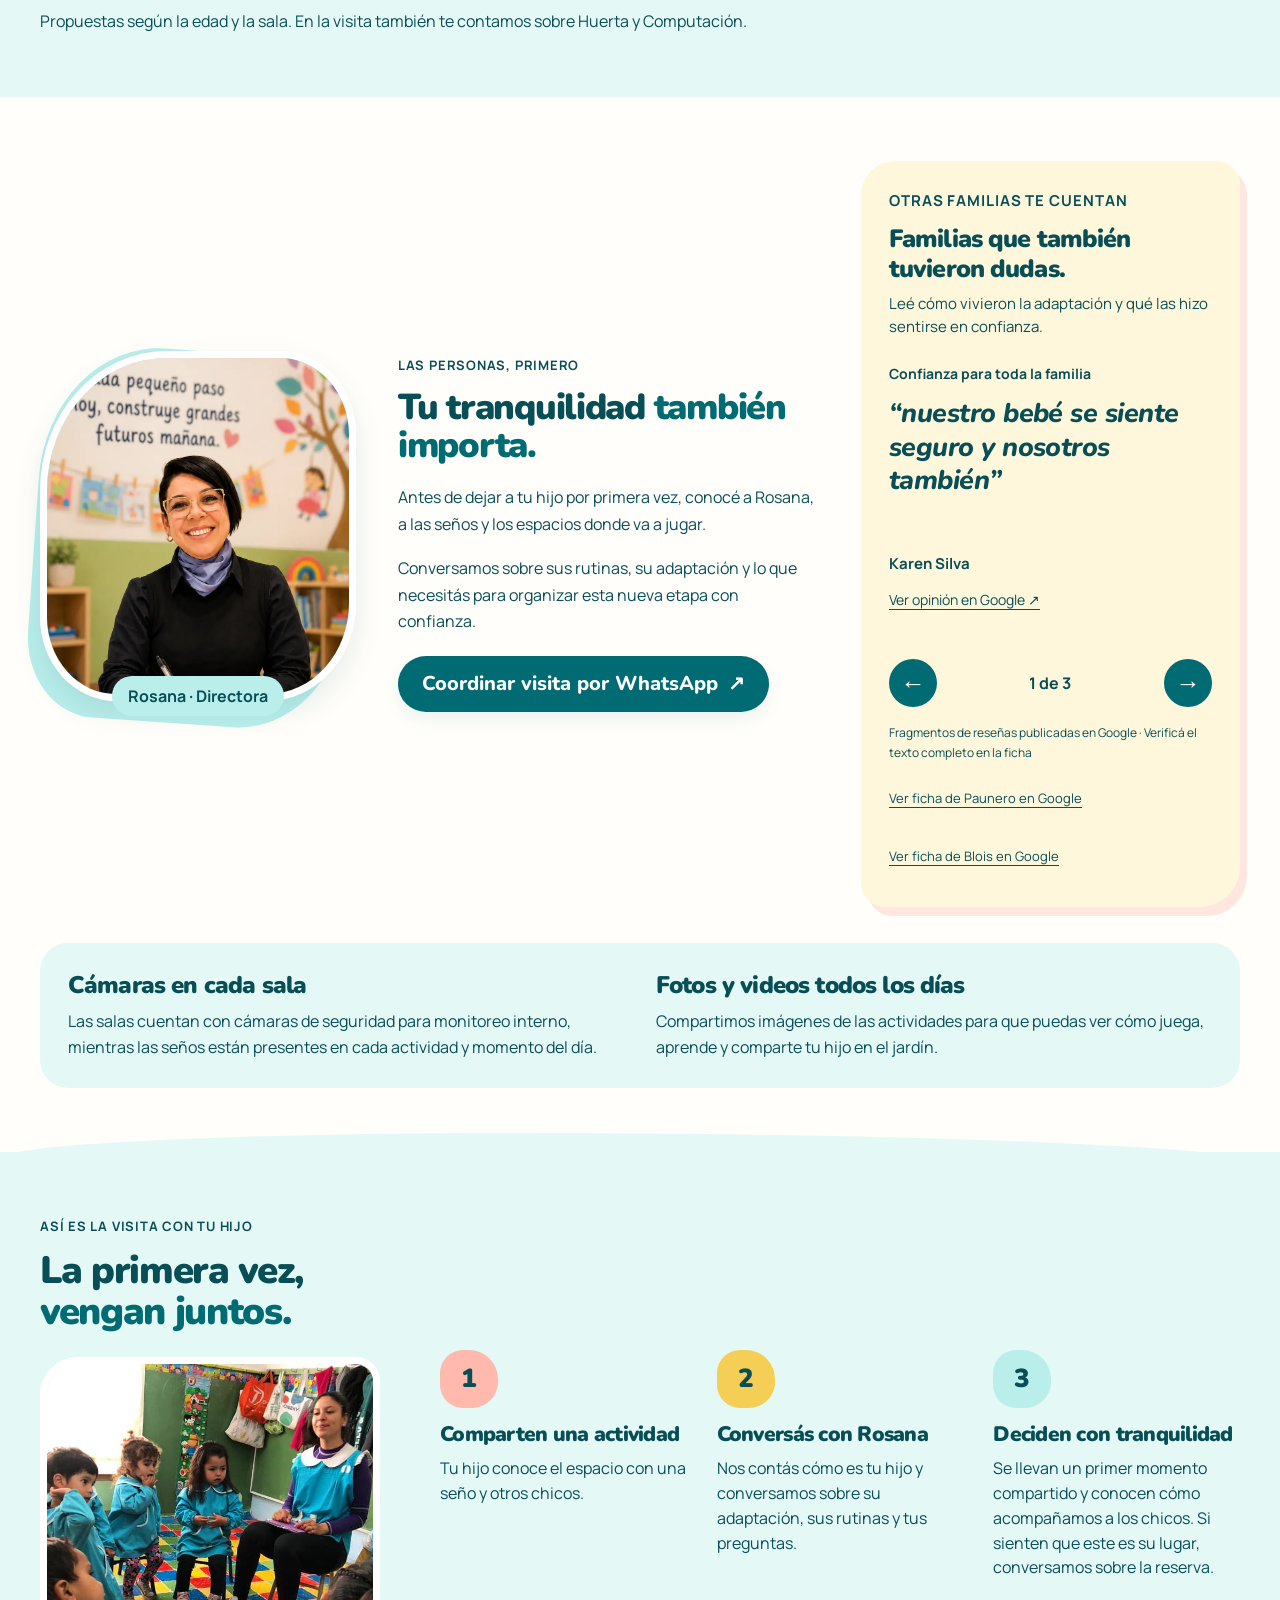
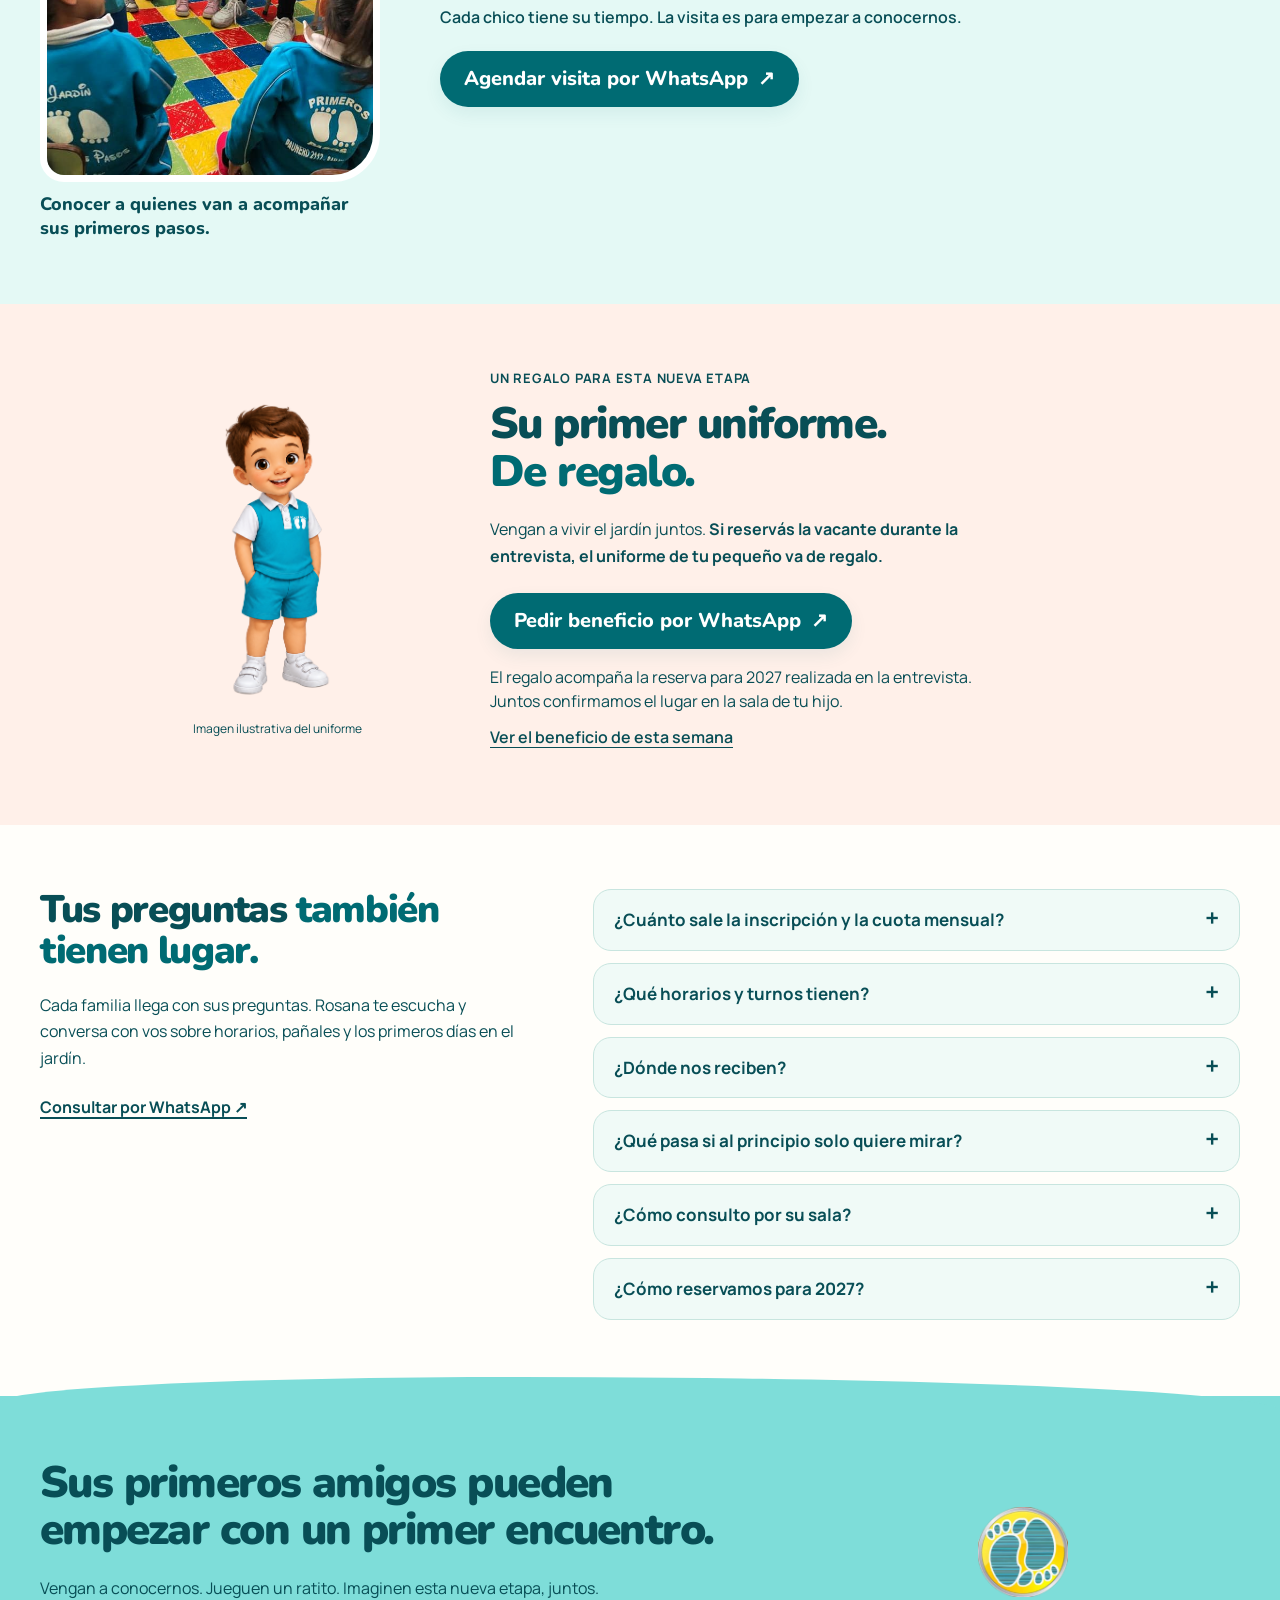
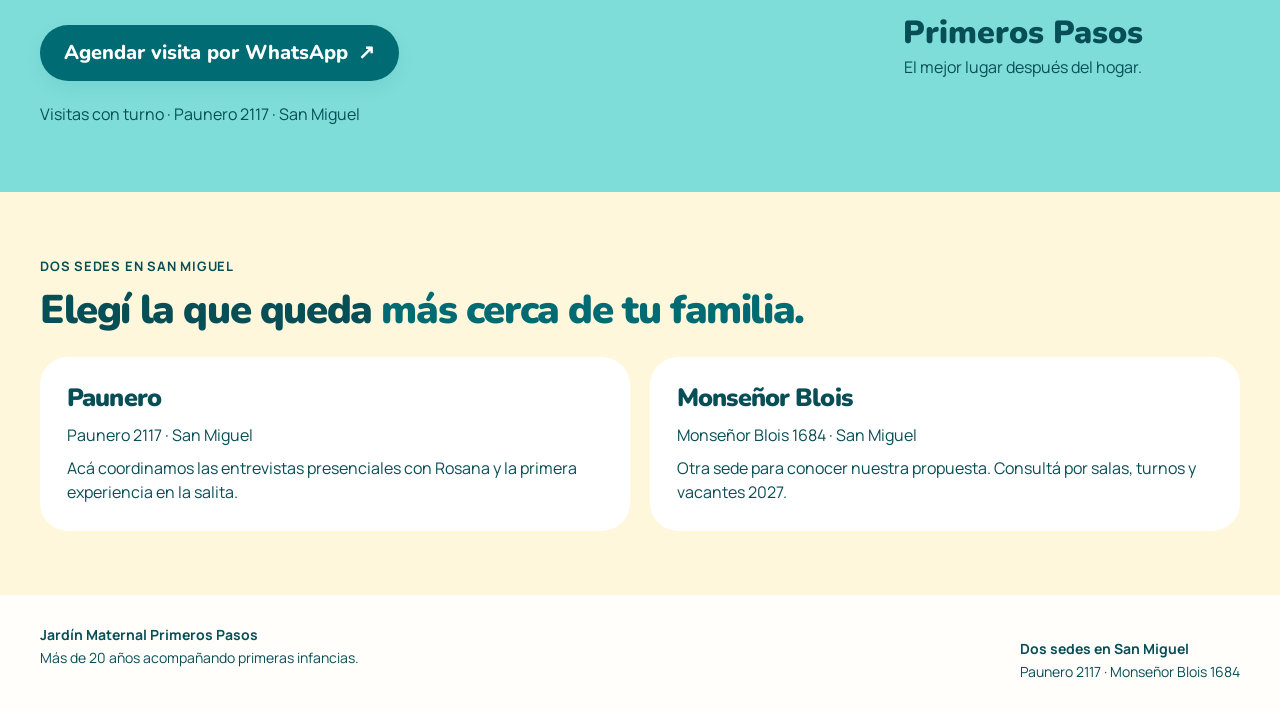
==== commit 21e88c38: "Publicar landing 2027: oferta, sedes y claridad de visitas" ====
--- a/visita/index.html
+++ b/visita/index.html
@@ -103,60 +103,64 @@
 <header class="header" id="inicio"><div class="wrap header__inner">
 <a class="brand" href="#inicio" aria-label="Primeros Pasos, inicio"><img src="../assets/logo-circular-primeros-pasos.png" alt="" width="64" height="64"/><span><strong>Primeros Pasos</strong><small>Jardín maternal · San Miguel</small></span></a>
 <nav aria-label="Navegación principal"><a href="#momentos">El jardín</a><a href="#entrevista">Conocenos</a></nav>
-<a class="button button--small" data-whatsapp data-track="header" href="https://wa.me/5491130011050?text=Hola%2C%20quiero%20coordinar%20una%20visita%20con%20mi%20hijo%20para%20compartir%20una%20actividad%20y%20conocer%20Primeros%20Pasos.%20Buscamos%20jard%C3%ADn%20para%202027.">Quiero conocerlos<span aria-hidden="true"> ↗</span></a>
+<a class="button button--small" data-whatsapp data-track="header" href="https://wa.me/5491130011050?text=Hola%2C%20quiero%20coordinar%20una%20visita%20con%20mi%20hijo%20para%20compartir%20una%20actividad%20y%20conocer%20Primeros%20Pasos.%20Buscamos%20jard%C3%ADn%20para%202027.">Agendar visita por WhatsApp<span aria-hidden="true"> ↗</span></a>
 </div></header>
 <main id="contenido">
 <section class="hero" aria-labelledby="hero-title"><div class="wrap hero__grid">
 <div class="hero__copy"><p class="eyebrow">Jardín maternal privado · Vacantes 2027</p>
 <h1 id="hero-title">Su primera salita.<br/><em>Un mundo nuevo por descubrir.</em></h1>
 <p class="slogan"><span>El mejor lugar después del hogar.</span></p>
-<p class="hero__lead">Vení con tu hijo a jugar, conocer a nuestras seños y compartir su primer encuentro con el jardín.</p></div>
-<figure class="hero__art photo-frame"><video id="entrevista-video" controls playsinline preload="none" poster="../images/galeria-ronda-primeros-pasos.webp" aria-label="Escena ilustrativa de una actividad compartida durante la visita"><source src="../assets/entrevista-experiencia.mp4" type="video/mp4"/>Tu navegador no puede reproducir este video. <a href="../assets/entrevista-experiencia.mp4">Ver video de la actividad</a>.</video><figcaption class="video-caption">Así puede ser su primera visita.<br/><small>Video ilustrativo · Cada chico se acerca al juego a su ritmo.</small></figcaption><svg class="sun doodle" viewBox="0 0 100 100" aria-hidden="true"><g fill="none" stroke="currentColor" stroke-width="5" stroke-linecap="round"><circle cx="50" cy="50" r="19"/><path d="M50 6v10m0 68v10M6 50h10m68 0h10M19 19l8 8m46 46 8 8M19 81l8-8m46-46 8-8"/></g></svg><svg class="heart doodle" viewBox="0 0 160 90" aria-hidden="true"><path d="M5 74c50-17 95 23 124-27 22-33 40-8 15 9-16 12-26-8-26-22 0-17 15-19 19-4" fill="none" stroke="currentColor" stroke-width="4" stroke-linecap="round"/></svg></figure>
-<div class="hero__action"><a class="button" data-whatsapp data-track="hero" href="https://wa.me/5491130011050?text=Hola%2C%20quiero%20coordinar%20una%20visita%20con%20mi%20hijo%20para%20compartir%20una%20actividad%20y%20conocer%20Primeros%20Pasos.%20Buscamos%20jard%C3%ADn%20para%202027.">Quiero conocer el jardín con mi hijo<span aria-hidden="true"> ↗</span></a>
-<p class="hero__facts">De 18 meses a 4 años al ingreso<br/>Visitas con turno · San Miguel</p></div>
+<p class="hero__lead">Vení con tu hijo: mientras comparte una actividad con nuestras seños y otros chicos, vos conversás con Rosana, nuestra directora, sobre su adaptación y todo lo que necesitás saber antes de elegir.</p></div>
+<figure class="hero__art photo-frame"><video id="entrevista-video" controls playsinline preload="none" poster="../images/galeria-ronda-primeros-pasos.webp" aria-label="Video de una actividad compartida en el jardín"><source src="../assets/entrevista-experiencia.mp4" type="video/mp4"/>Tu navegador no puede reproducir este video. <a href="../assets/entrevista-experiencia.mp4">Ver video de la actividad</a>.</video><figcaption class="video-caption">Así puede ser su primera visita.<br/><small>Cada chico se acerca al juego a su ritmo.</small></figcaption><svg class="sun doodle" viewBox="0 0 100 100" aria-hidden="true"><g fill="none" stroke="currentColor" stroke-width="5" stroke-linecap="round"><circle cx="50" cy="50" r="19"/><path d="M50 6v10m0 68v10M6 50h10m68 0h10M19 19l8 8m46 46 8 8M19 81l8-8m46-46 8-8"/></g></svg><svg class="heart doodle" viewBox="0 0 160 90" aria-hidden="true"><path d="M5 74c50-17 95 23 124-27 22-33 40-8 15 9-16 12-26-8-26-22 0-17 15-19 19-4" fill="none" stroke="currentColor" stroke-width="4" stroke-linecap="round"/></svg></figure>
+<div class="hero__action"><a class="button" data-whatsapp data-track="hero" href="https://wa.me/5491130011050?text=Hola%2C%20quiero%20coordinar%20una%20visita%20con%20mi%20hijo%20para%20compartir%20una%20actividad%20y%20conocer%20Primeros%20Pasos.%20Buscamos%20jard%C3%ADn%20para%202027.">Agendar visita por WhatsApp<span aria-hidden="true"> ↗</span></a>
+<p class="hero__facts">De 18 meses a 4 años al ingreso · Visitas con turno<br/>Dos sedes en San Miguel: Paunero 2117 y Monseñor Blois 1684</p><p class="hero__benefit">Importantes descuentos en inscripción y cuotas para 2027.</p></div>
 </div></section>
 
+<section class="offer-2027" aria-labelledby="offer-2027-title"><div class="wrap offer-2027__inner"><div><p class="kicker">Beneficios 2027</p><h2 id="offer-2027-title">Importantes descuentos en <em>inscripción y cuotas.</em></h2><p>Vení a conocer el jardín con tu hijo. Rosana te cuenta los beneficios vigentes, los valores y las opciones para su sala antes de que decidan.</p></div><a class="button offer-2027__cta" data-whatsapp data-track="descuentos_2027" href="https://wa.me/5491130011050?text=Hola%2C%20quiero%20coordinar%20una%20visita%20para%202027%20y%20conocer%20los%20descuentos%20en%20inscripci%C3%B3n%20y%20cuotas.">Quiero conocer los descuentos por WhatsApp</a></div></section>
+
 <section class="moments section wave" id="momentos" aria-labelledby="moments-title"><div class="wrap moments__grid">
-<div class="moments__copy"><p class="kicker">Así se vive el jardín</p><h2 id="moments-title">Pequeños momentos.<br/><em>Grandes descubrimientos.</em></h2><p>Una ronda, una canción, un juego compartido. Un mundo por descubrir, a su ritmo.</p><a class="text-cta" data-whatsapp data-track="oferta_empezar_ahora" href="https://wa.me/5491130011050?text=Hola%2C%20quiero%20coordinar%20una%20visita%20con%20mi%20hijo%20para%20compartir%20una%20actividad%20y%20conocer%20Primeros%20Pasos.%20Buscamos%20jard%C3%ADn%20para%202027.">Quiero conocerlo con mi hijo<span aria-hidden="true"> ↗</span></a></div>
-<figure class="moment moment--round"><img src="../images/web3-candidates/WhatsApp%20Image%202021-11-24%20at%209.09.08%20PM%20(3).jpeg" loading="lazy" alt="Recreación visual de dos niñas pintando en una mesa del jardín"/><figcaption>Crear con sus propias manos</figcaption></figure>
-<figure class="moment moment--patio"><img src="../images/galeria-patio-primeros-pasos.webp" loading="lazy" alt="Recreación visual de chicos compartiendo un momento en el patio"/><figcaption>Empezar a compartir</figcaption></figure>
+<div class="moments__copy"><p class="kicker">Así se vive el jardín</p><h2 id="moments-title">Así aprende y juega<br/><em>tu hijo cada día.</em></h2><p>Rondas, canciones, juegos con amigos y actividades pensadas para su edad. Un lugar para empezar a compartir, hablar y animarse a hacer cosas nuevas.</p><a class="text-cta" data-whatsapp data-track="oferta_empezar_ahora" href="https://wa.me/5491130011050?text=Hola%2C%20quiero%20coordinar%20una%20visita%20con%20mi%20hijo%20para%20compartir%20una%20actividad%20y%20conocer%20Primeros%20Pasos.%20Buscamos%20jard%C3%ADn%20para%202027.">Conocer el jardín por WhatsApp<span aria-hidden="true"> ↗</span></a></div>
+<figure class="moment moment--round"><img src="../images/web3-candidates/WhatsApp%20Image%202021-11-24%20at%209.09.08%20PM%20(3).jpeg" loading="lazy" alt="Fotografía de dos niñas pintando en una mesa del jardín"/><figcaption>Crear con sus propias manos</figcaption></figure>
+<figure class="moment moment--patio"><img src="../images/galeria-patio-primeros-pasos.webp" loading="lazy" alt="Fotografía de chicos compartiendo un momento en el patio"/><figcaption>Empezar a compartir</figcaption></figure>
 </div><div class="wrap activities" aria-label="Propuestas del jardín">
 <article class="activity activity--english"><span aria-hidden="true">Hello!</span><div><h3>Inglés</h3><p>Un primer encuentro con otro idioma.</p></div></article>
 <article class="activity activity--music"><span aria-hidden="true">♫</span><div><h3>Música</h3><p>Ritmos y canciones para descubrir juntos.</p></div></article>
 <article class="activity activity--movement"><span aria-hidden="true">✦</span><div><h3>Expresión corporal</h3><p>El cuerpo también juega y se expresa.</p></div></article>
 <p class="activities__note">Propuestas según la edad y la sala. En la visita también te contamos sobre Huerta y Computación.</p>
-<p class="ai-disclosure">Imágenes recreadas con IA a partir de fotos del jardín.</p></div></section>
+</div></section>
 
 <section class="people section" id="entrevista" aria-labelledby="people-title"><div class="wrap people__grid">
 <figure class="portrait photo-frame"><img src="../images/rosana-primeros-pasos.webp" width="900" height="1350" loading="lazy" alt="Rosana, directora de Primeros Pasos"/><figcaption>Rosana · Directora</figcaption></figure>
-<div class="people__copy"><p class="kicker">Las personas, primero</p><h2 id="people-title">Vos también necesitás <em>sentirte en confianza.</em></h2><p>Conocé al equipo, recorré el jardín y preguntá todo lo que necesites.</p><p>Los primeros días traen emociones nuevas para todos. Conversemos sobre tu hijo, sus costumbres y lo que necesita para empezar esta etapa.</p><a class="button" data-whatsapp data-track="entrevista" href="https://wa.me/5491130011050?text=Hola%2C%20quiero%20coordinar%20una%20visita%20con%20mi%20hijo%20para%20compartir%20una%20actividad%20y%20conocer%20Primeros%20Pasos.%20Buscamos%20jard%C3%ADn%20para%202027.">Quiero conocerlos<span aria-hidden="true"> ↗</span></a></div>
-<aside class="family-note review-carousel" id="familias" aria-label="Experiencias de familias" aria-roledescription="carrusel" tabindex="0"><p class="kicker">Otras familias te cuentan</p><h3>Sus palabras también acompañan.</h3><div class="review-slides"><article class="review-slide" aria-label="1 de 3"><p class="review-theme">Confianza para toda la familia</p><blockquote>“nuestro bebé se siente seguro y nosotros también”</blockquote><p><strong>Karen Silva</strong></p><a href="https://www.google.com/maps/contrib/109087066113329341975/reviews?hl=es-419" target="_blank" rel="noopener noreferrer">Ver opinión en Google ↗</a></article><article class="review-slide" aria-label="2 de 3"><p class="review-theme">Paciencia y contención</p><blockquote>“siempre nos acompañaron con paciencia y contención”</blockquote><p><strong>Lara Sánchez</strong></p><a href="https://www.google.com/maps/reviews/data=!4m5!14m4!1m3!1m2!1s103976602092960316131!2s0x95bcbd6ba66e868f:0x7316e223228a6453?ved=1t:31295&amp;ictx=111" target="_blank" rel="noopener noreferrer">Ver opinión en Google ↗</a></article><article class="review-slide" aria-label="3 de 3"><p class="review-theme">Acompañar la adaptación</p><blockquote>“la adaptación respetuosa, vínculo afectivo”</blockquote><p><strong>Denise Ayelen Cirulli</strong></p><a href="https://www.google.com/maps/contrib/114768681983388831486/reviews?hl=es-419" target="_blank" rel="noopener noreferrer">Ver opinión en Google ↗</a></article></div><div class="review-controls" hidden><button type="button" data-review-prev aria-label="Reseña anterior">←</button><span data-review-status aria-live="polite" aria-atomic="true">1 de 3</span><button type="button" data-review-next aria-label="Reseña siguiente">→</button></div><p class="review-date">Fragmentos de reseñas · Consultadas el 2/11/2026</p></aside>
+<div class="people__copy"><p class="kicker">Las personas, primero</p><h2 id="people-title">Tu tranquilidad <em>también importa.</em></h2><p>Antes de dejar a tu hijo por primera vez, conocé a Rosana, a las seños y los espacios donde va a jugar.</p><p>Conversamos sobre sus rutinas, su adaptación y lo que necesitás para organizar esta nueva etapa con confianza.</p><a class="button" data-whatsapp data-track="entrevista" href="https://wa.me/5491130011050?text=Hola%2C%20quiero%20coordinar%20una%20visita%20con%20mi%20hijo%20para%20compartir%20una%20actividad%20y%20conocer%20Primeros%20Pasos.%20Buscamos%20jard%C3%ADn%20para%202027.">Coordinar visita por WhatsApp<span aria-hidden="true"> ↗</span></a></div>
+<aside class="family-note review-carousel" id="familias" aria-label="Experiencias de familias" aria-roledescription="carrusel" tabindex="0"><p class="kicker">Otras familias te cuentan</p><h3>Familias que también tuvieron dudas.</h3><p class="review-intro">Leé cómo vivieron la adaptación y qué las hizo sentirse en confianza.</p><div class="review-slides"><article class="review-slide" aria-label="1 de 3"><p class="review-theme">Confianza para toda la familia</p><blockquote>“nuestro bebé se siente seguro y nosotros también”</blockquote><p><strong>Karen Silva</strong></p><a href="https://www.google.com/maps/contrib/109087066113329341975/reviews?hl=es-419" target="_blank" rel="noopener noreferrer">Ver opinión en Google ↗</a></article><article class="review-slide" aria-label="2 de 3"><p class="review-theme">Paciencia y contención</p><blockquote>“siempre nos acompañaron con paciencia y contención”</blockquote><p><strong>Lara Sánchez</strong></p><a href="https://www.google.com/maps/reviews/data=!4m5!14m4!1m3!1m2!1s103976602092960316131!2s0x95bcbd6ba66e868f:0x7316e223228a6453?ved=1t:31295&amp;ictx=111" target="_blank" rel="noopener noreferrer">Ver opinión en Google ↗</a></article><article class="review-slide" aria-label="3 de 3"><p class="review-theme">Acompañar la adaptación</p><blockquote>“la adaptación respetuosa, vínculo afectivo”</blockquote><p><strong>Denise Ayelen Cirulli</strong></p><a href="https://www.google.com/maps/contrib/114768681983388831486/reviews?hl=es-419" target="_blank" rel="noopener noreferrer">Ver opinión en Google ↗</a></article></div><div class="review-controls" hidden><button type="button" data-review-prev aria-label="Reseña anterior">←</button><span data-review-status aria-live="polite" aria-atomic="true">1 de 3</span><button type="button" data-review-next aria-label="Reseña siguiente">→</button></div><p class="review-date">Fragmentos de reseñas publicadas en Google · Verificá el texto completo en la ficha</p><p class="review-links"><a href="https://www.google.com/maps/search/?api=1&amp;query=Jardin+Maternal+Primeros+Pasos+Paunero+2117+San+Miguel" target="_blank" rel="noopener noreferrer">Ver ficha de Paunero en Google</a><a href="https://www.google.com/maps/search/?api=1&amp;query=Jardin+Maternal+Primeros+Pasos+Monse%C3%B1or+Blois+1684+San+Miguel" target="_blank" rel="noopener noreferrer">Ver ficha de Blois en Google</a></p></aside>
 </div>
 <div class="wrap care-band" aria-label="Cuidado y comunicación con las familias">
-<div><h3>Cuidado que acompaña</h3><p>Nuestras seños acompañan el juego y los momentos de cada día. Además, cada sala cuenta con cámaras de seguridad para monitoreo interno.</p></div>
-<div><h3>Un pedacito de su día, en casa</h3><p>Todos los días enviamos fotos y/o videos de sus actividades para que también seas parte de sus descubrimientos.</p></div>
+<div><h3>Cámaras en cada sala</h3><p>Las salas cuentan con cámaras de seguridad para monitoreo interno, mientras las seños están presentes en cada actividad y momento del día.</p></div>
+<div><h3>Fotos y videos todos los días</h3><p>Compartimos imágenes de las actividades para que puedas ver cómo juega, aprende y comparte tu hijo en el jardín.</p></div>
 </div>
 </section>
 
 <section class="visit section wave" id="como-funciona" aria-labelledby="visit-title"><div class="wrap visit__grid">
-<div class="visit__intro"><p class="kicker">Una primera experiencia juntos</p><h2 id="visit-title">La primera vez,<br/><em>vengan juntos.</em></h2><svg class="heart doodle" viewBox="0 0 160 90" aria-hidden="true"><path d="M5 74c50-17 95 23 124-27 22-33 40-8 15 9-16 12-26-8-26-22 0-17 15-19 19-4" fill="none" stroke="currentColor" stroke-width="4" stroke-linecap="round"/></svg><figure class="visit-photo"><img src="../images/web3-candidates/IMG_20231023_222550_568.jpg" loading="lazy" alt="Recreación visual de una seño compartiendo una ronda con chicos en la salita"/><figcaption>Conocer a quienes van a acompañar sus primeros pasos.</figcaption></figure></div>
+<div class="visit__intro"><p class="kicker">Así es la visita con tu hijo</p><h2 id="visit-title">La primera vez,<br/><em>vengan juntos.</em></h2><svg class="heart doodle" viewBox="0 0 160 90" aria-hidden="true"><path d="M5 74c50-17 95 23 124-27 22-33 40-8 15 9-16 12-26-8-26-22 0-17 15-19 19-4" fill="none" stroke="currentColor" stroke-width="4" stroke-linecap="round"/></svg><figure class="visit-photo"><img src="../images/web3-candidates/IMG_20231023_222550_568.jpg" loading="lazy" alt="Fotografía de una seño compartiendo una ronda con chicos en la salita"/><figcaption>Conocer a quienes van a acompañar sus primeros pasos.</figcaption></figure></div>
 <div class="visit__content"><ol class="steps">
 <li><span class="step-icon" aria-hidden="true">1</span><h3>Comparten una actividad</h3><p>Tu hijo conoce el espacio con una seño y otros chicos.</p></li>
 <li><span class="step-icon" aria-hidden="true">2</span><h3>Conversás con Rosana</h3><p>Nos contás cómo es tu hijo y conversamos sobre su adaptación, sus rutinas y tus preguntas.</p></li>
 <li><span class="step-icon" aria-hidden="true">3</span><h3>Deciden con tranquilidad</h3><p>Se llevan un primer momento compartido y conocen cómo acompañamos a los chicos. Si sienten que este es su lugar, conversamos sobre la reserva.</p></li>
 </ol><p class="visit__reassurance">Cada chico tiene su tiempo. La visita es para empezar a conocernos.</p>
-<a class="button" data-whatsapp data-track="como_funciona" href="https://wa.me/5491130011050?text=Hola%2C%20quiero%20coordinar%20una%20visita%20con%20mi%20hijo%20para%20compartir%20una%20actividad%20y%20conocer%20Primeros%20Pasos.%20Buscamos%20jard%C3%ADn%20para%202027.">Quiero coordinar nuestra visita<span aria-hidden="true"> ↗</span></a></div></div></section>
+<a class="button" data-whatsapp data-track="como_funciona" href="https://wa.me/5491130011050?text=Hola%2C%20quiero%20coordinar%20una%20visita%20con%20mi%20hijo%20para%20compartir%20una%20actividad%20y%20conocer%20Primeros%20Pasos.%20Buscamos%20jard%C3%ADn%20para%202027.">Agendar visita por WhatsApp<span aria-hidden="true"> ↗</span></a></div></div></section>
 
 <section class="uniform section" id="uniforme" aria-labelledby="uniform-title"><div class="wrap uniform__grid">
 <figure class="uniform__art"><img src="../images/Ni%C3%B1o%20sonriente%20con%20uniforme%20turquesa.png" width="1126" height="1397" loading="lazy" alt="Ilustración de un niño con el uniforme turquesa de Primeros Pasos"/><figcaption>Imagen ilustrativa del uniforme</figcaption></figure>
 <div><p class="kicker">Un regalo para esta nueva etapa</p><h2 id="uniform-title">Su primer uniforme.<br/><em>De regalo.</em></h2><p>Vengan a vivir el jardín juntos. <strong>Si reservás la vacante durante la entrevista, el uniforme de tu pequeño va de regalo.</strong></p>
-<a class="button" data-whatsapp data-track="uniforme_inline" href="https://wa.me/5491130011050?text=Hola%2C%20quiero%20coordinar%20una%20visita%20con%20mi%20hijo%20para%20conocer%20Primeros%20Pasos%20y%20aprovechar%20el%20uniforme%20de%20regalo%20si%20reservamos%20durante%20la%20entrevista%20para%202027.">Quiero mi visita con este beneficio <span aria-hidden="true">↗</span></a>
+<a class="button" data-whatsapp data-track="uniforme_inline" href="https://wa.me/5491130011050?text=Hola%2C%20quiero%20coordinar%20una%20visita%20con%20mi%20hijo%20para%20conocer%20Primeros%20Pasos%20y%20aprovechar%20el%20uniforme%20de%20regalo%20si%20reservamos%20durante%20la%20entrevista%20para%202027.">Pedir beneficio por WhatsApp <span aria-hidden="true">↗</span></a>
 <p class="uniform__terms">El regalo acompaña la reserva para 2027 realizada en la entrevista. Juntos confirmamos el lugar en la sala de tu hijo.</p>
 <button class="promo-details" type="button" data-open-uniform hidden>Ver el beneficio de esta semana</button></div></div></section>
 
 <section class="questions section" id="preguntas" aria-labelledby="questions-title"><div class="wrap questions__grid">
-<div><h2 id="questions-title">Tus preguntas <em>también tienen lugar.</em></h2><p>Cada familia llega con sus preguntas. Rosana te escucha y conversa con vos sobre horarios, pañales y los primeros días en el jardín.</p><a class="text-cta" data-whatsapp data-track="promo_empezar_ahora" href="https://wa.me/5491130011050?text=Hola%2C%20quiero%20coordinar%20una%20visita%20con%20mi%20hijo%20para%20compartir%20una%20actividad%20y%20conocer%20Primeros%20Pasos.%20Buscamos%20jard%C3%ADn%20para%202027.">Quiero visitar el jardín y conversar<span aria-hidden="true"> ↗</span></a></div>
+<div><h2 id="questions-title">Tus preguntas <em>también tienen lugar.</em></h2><p>Cada familia llega con sus preguntas. Rosana te escucha y conversa con vos sobre horarios, pañales y los primeros días en el jardín.</p><a class="text-cta" data-whatsapp data-track="promo_empezar_ahora" href="https://wa.me/5491130011050?text=Hola%2C%20quiero%20coordinar%20una%20visita%20con%20mi%20hijo%20para%20compartir%20una%20actividad%20y%20conocer%20Primeros%20Pasos.%20Buscamos%20jard%C3%ADn%20para%202027.">Consultar por WhatsApp<span aria-hidden="true"> ↗</span></a></div>
 <div class="faq-list">
+  <details><summary>¿Cuánto sale la inscripción y la cuota mensual?</summary><p>Para 2027 tenemos importantes descuentos en inscripción y cuotas. Durante la entrevista presencial Rosana te explica los valores, los beneficios vigentes y las condiciones de reserva según la sala de tu hijo.</p></details>
+  <details><summary>¿Qué horarios y turnos tienen?</summary><p>Tenemos turnos de mañana y de tarde. Durante la visita te contamos los horarios disponibles para la edad de tu hijo en cada sede y cómo organizamos su adaptación.</p></details>
 <details><summary>¿Dónde nos reciben?</summary><p>Las visitas se coordinan en Paunero 2117, San Miguel. Si buscás vacante en Monseñor Blois 1684, consultá también las características y disponibilidad de esa sede.</p></details>
 <details><summary>¿Qué pasa si al principio solo quiere mirar?</summary><p>Mirar también es una manera de descubrir. Puede quedarse cerquita tuyo y acercarse al juego a su ritmo: este encuentro es para empezar a conocernos.</p></details>
 <details><summary>¿Cómo consulto por su sala?</summary><p>Escribinos para coordinar una visita y conversar sobre su edad al ingreso, horarios y disponibilidad. Recibimos chicos de 18 meses a 4 años al ingreso.</p></details>
@@ -166,12 +170,13 @@
 <section class="closing section wave" id="cierre" aria-labelledby="closing-title"><div class="wrap closing__grid"><div>
 <h2 id="closing-title">Sus primeros amigos pueden empezar <em>con un primer encuentro.</em></h2>
 <p>Vengan a conocernos. Jueguen un ratito. Imaginen esta nueva etapa, juntos.</p>
-<a class="button" data-whatsapp data-track="cierre" href="https://wa.me/5491130011050?text=Hola%2C%20quiero%20coordinar%20una%20visita%20con%20mi%20hijo%20para%20compartir%20una%20actividad%20y%20conocer%20Primeros%20Pasos.%20Buscamos%20jard%C3%ADn%20para%202027.">Quiero conocer el jardín con mi hijo<span aria-hidden="true"> ↗</span></a>
+<a class="button" data-whatsapp data-track="cierre" href="https://wa.me/5491130011050?text=Hola%2C%20quiero%20coordinar%20una%20visita%20con%20mi%20hijo%20para%20compartir%20una%20actividad%20y%20conocer%20Primeros%20Pasos.%20Buscamos%20jard%C3%ADn%20para%202027.">Agendar visita por WhatsApp<span aria-hidden="true"> ↗</span></a>
 <p class="closing__address">Visitas con turno · Paunero 2117 · San Miguel</p></div>
 <div class="closing__brand"><img src="../assets/logo-circular-primeros-pasos.png" width="90" height="90" alt=""/><p>Primeros Pasos</p><span>El mejor lugar después del hogar.</span></div></div></section>
 </main>
+<section class="sedes section" id="sedes" aria-labelledby="sedes-title"><div class="wrap"><p class="kicker">Dos sedes en San Miguel</p><h2 id="sedes-title">Elegí la que queda <em>más cerca de tu familia.</em></h2><div class="sedes__grid"><article class="sede-card"><h3>Paunero</h3><p>Paunero 2117 · San Miguel</p><p>Acá coordinamos las entrevistas presenciales con Rosana y la primera experiencia en la salita.</p></article><article class="sede-card"><h3>Monseñor Blois</h3><p>Monseñor Blois 1684 · San Miguel</p><p>Otra sede para conocer nuestra propuesta. Consultá por salas, turnos y vacantes 2027.</p></article></div></div></section>
 <footer class="footer"><div class="wrap footer__inner"><p><strong>Jardín Maternal Primeros Pasos</strong><br/>Más de 20 años acompañando primeras infancias.</p><p><strong>Dos sedes en San Miguel</strong><br/>Paunero 2117 · Monseñor Blois 1684</p></div></footer>
-<a class="mobile-cta" data-whatsapp data-track="sticky_mobile" href="https://wa.me/5491130011050?text=Hola%2C%20quiero%20coordinar%20una%20visita%20con%20mi%20hijo%20para%20compartir%20una%20actividad%20y%20conocer%20Primeros%20Pasos.%20Buscamos%20jard%C3%ADn%20para%202027.">Conocer el jardín con mi hijo<span aria-hidden="true"> ↗</span></a>
+<a class="mobile-cta" data-whatsapp data-track="sticky_mobile" href="https://wa.me/5491130011050?text=Hola%2C%20quiero%20coordinar%20una%20visita%20con%20mi%20hijo%20para%20compartir%20una%20actividad%20y%20conocer%20Primeros%20Pasos.%20Buscamos%20jard%C3%ADn%20para%202027.">Agendar visita por WhatsApp<span aria-hidden="true"> ↗</span></a>
 <dialog class="uniform-dialog" id="uniform-dialog" aria-labelledby="promo-title" aria-describedby="promo-condition">
 <button class="promo-close" type="button" aria-label="Cerrar promoción" autofocus>×</button>
 <div class="promo-grid"><figure class="promo-art"><img src="../images/Ni%C3%B1o%20sonriente%20con%20uniforme%20turquesa.png" width="1126" height="1397" loading="lazy" alt="Ilustración del uniforme turquesa de Primeros Pasos"/><figcaption>Imagen ilustrativa</figcaption></figure>
--- a/css/v14-calidez.css
+++ b/css/v14-calidez.css
@@ -102,7 +102,7 @@
   .preview-note{font-size:11px;padding-block:3px}.header__inner{min-height:68px;gap:10px}
   .brand{gap:10px}.brand img{width:44px;height:44px}.brand strong{font-size:24px}.brand small{font-size:12px;margin-top:0}
   .header__inner>.button{display:none}
-  .hero{padding:14px 0 38px}.hero__grid{grid-template-columns:1fr;grid-template-areas:"copy" "art" "action";gap:16px}
+  .hero{padding:14px 0 38px}.hero__grid{grid-template-columns:1fr;grid-template-areas:"copy" "action" "art";gap:16px}
   .eyebrow{font-size:11px;padding:4px 8px;margin-bottom:10px}
   h1{font-size:35px;line-height:1.06;letter-spacing:-.035em}h2{font-size:32px}
   .slogan{font-size:18px;line-height:1.35;margin-top:12px}
--- a/css/v16-experiencia.css
+++ b/css/v16-experiencia.css
@@ -2,3 +2,20 @@
 .review-carousel{border-radius:34px 24px 40px 24px;padding:28px;touch-action:pan-y}.review-carousel h3{font-size:25px}.review-carousel .review-theme{font-size:14px;font-weight:700;margin-top:24px}.review-carousel blockquote{font-size:27px;min-height:135px;margin:12px 0 20px}.review-slide[hidden]{display:none}.review-slides{min-height:285px}.review-controls:not([hidden]){display:flex;align-items:center;justify-content:space-between;gap:15px;margin:12px 0}.review-controls button{width:48px;height:48px;border:0;border-radius:50%;background:var(--teal);color:white;font-size:25px;cursor:pointer}.review-controls span{font:700 16px var(--body)}.review-carousel .review-date{font-size:12px;margin-top:16px}.review-carousel:focus-visible{outline:3px solid var(--teal);outline-offset:5px}
 @media(max-width:767px){.hero__art>video{border-width:5px;border-radius:26px}.video-caption{font-size:16px;padding:10px 4px}.video-caption small{font-size:12px}.review-carousel{padding:26px}.review-slides{min-height:270px}.review-carousel blockquote{font-size:26px}}
 @media(max-width:767px){.mobile-cta.is-hidden{display:none}}
+
+/* V17: reseñas y sedes, sin descuentos vencidos */
+.review-intro{font-size:15px;line-height:1.5;margin-top:9px}
+.review-links{display:flex;gap:14px;flex-wrap:wrap}.review-links a{font-size:13px}
+.sedes{background:var(--cream)}.sedes h2{font-size:clamp(29px,4vw,40px);max-width:780px}
+.sedes__grid{display:grid;grid-template-columns:repeat(2,minmax(0,1fr));gap:20px;margin-top:25px}
+.sede-card{padding:27px;border-radius:28px;background:white}.sede-card h3{font-size:25px}.sede-card p{margin-top:9px;line-height:1.5}
+@media(max-width:767px){.sedes__grid{grid-template-columns:1fr;gap:12px}.sede-card{padding:20px}.review-links{display:block}.review-links a{display:block}}
+
+/* V17: oferta 2027 sin porcentajes vencidos */
+.hero__benefit{font-size:17px;line-height:1.4;font-weight:900;color:var(--teal);margin-top:14px}
+.offer-2027{padding:34px 0;background:#fff0e2}
+.offer-2027__inner{display:grid;grid-template-columns:minmax(0,1fr) auto;align-items:center;gap:28px}
+.offer-2027 h2{font-size:clamp(25px,3.3vw,38px);line-height:1.15;max-width:780px}
+.offer-2027 p:not(.kicker){margin-top:10px;line-height:1.5;max-width:65ch}
+.offer-2027__cta{max-width:310px;font-size:17px}
+@media(max-width:767px){.hero__benefit{font-size:16px}.offer-2027{padding:28px 0}.offer-2027__inner{grid-template-columns:1fr;gap:20px}.offer-2027__cta{max-width:none;width:100%}.offer-2027 h2{font-size:28px}}
